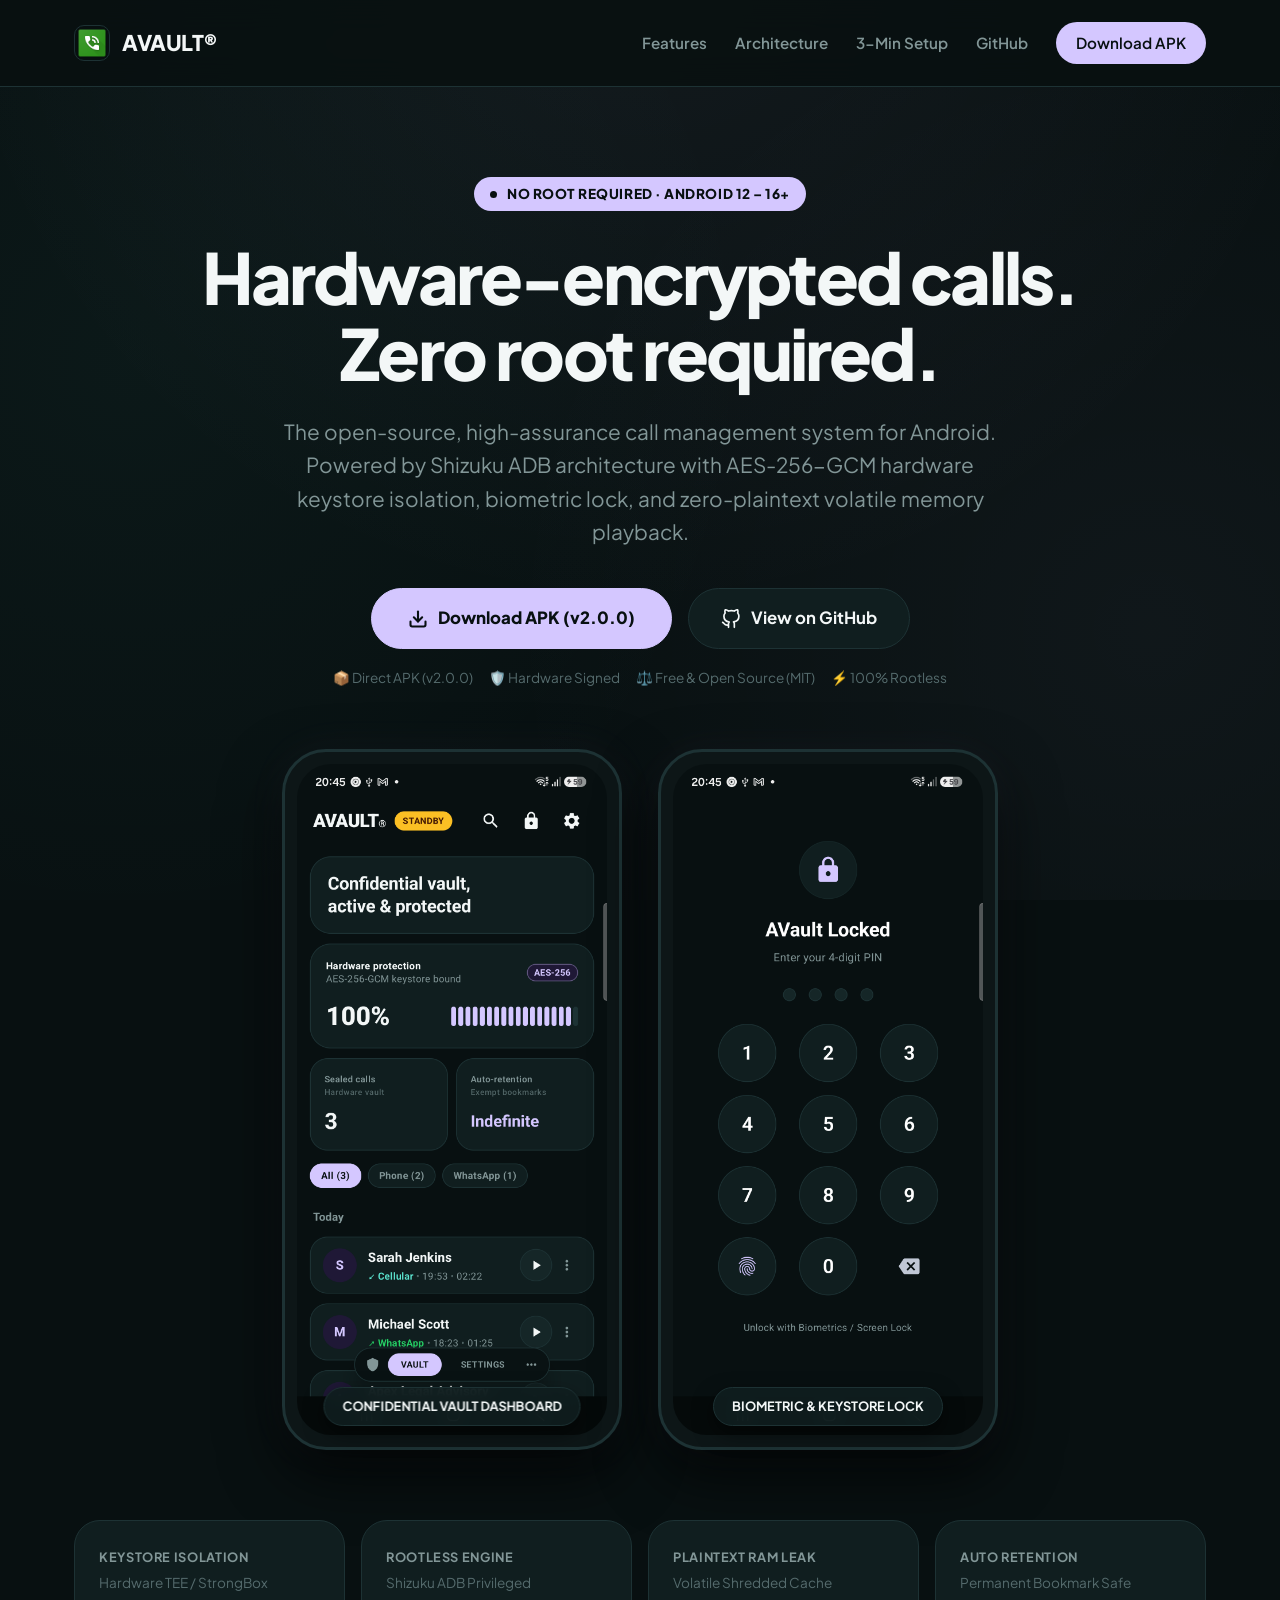
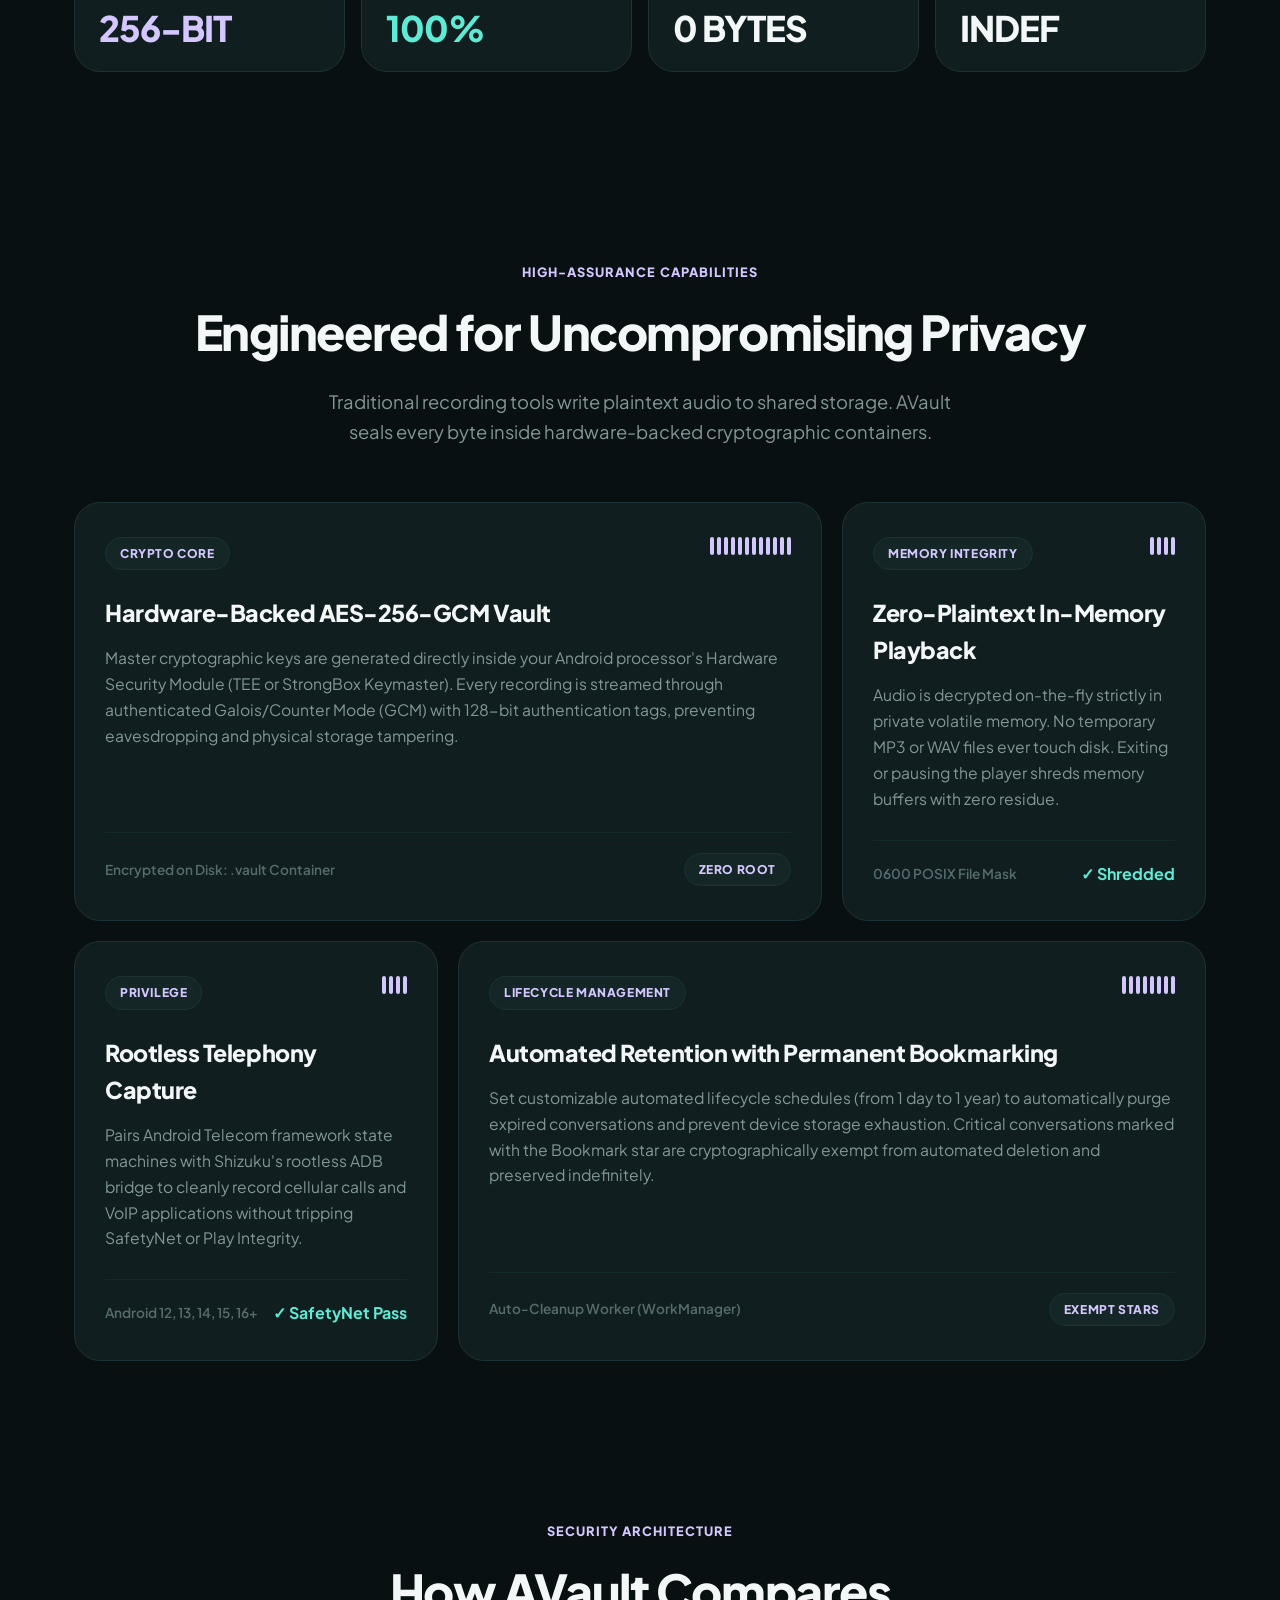
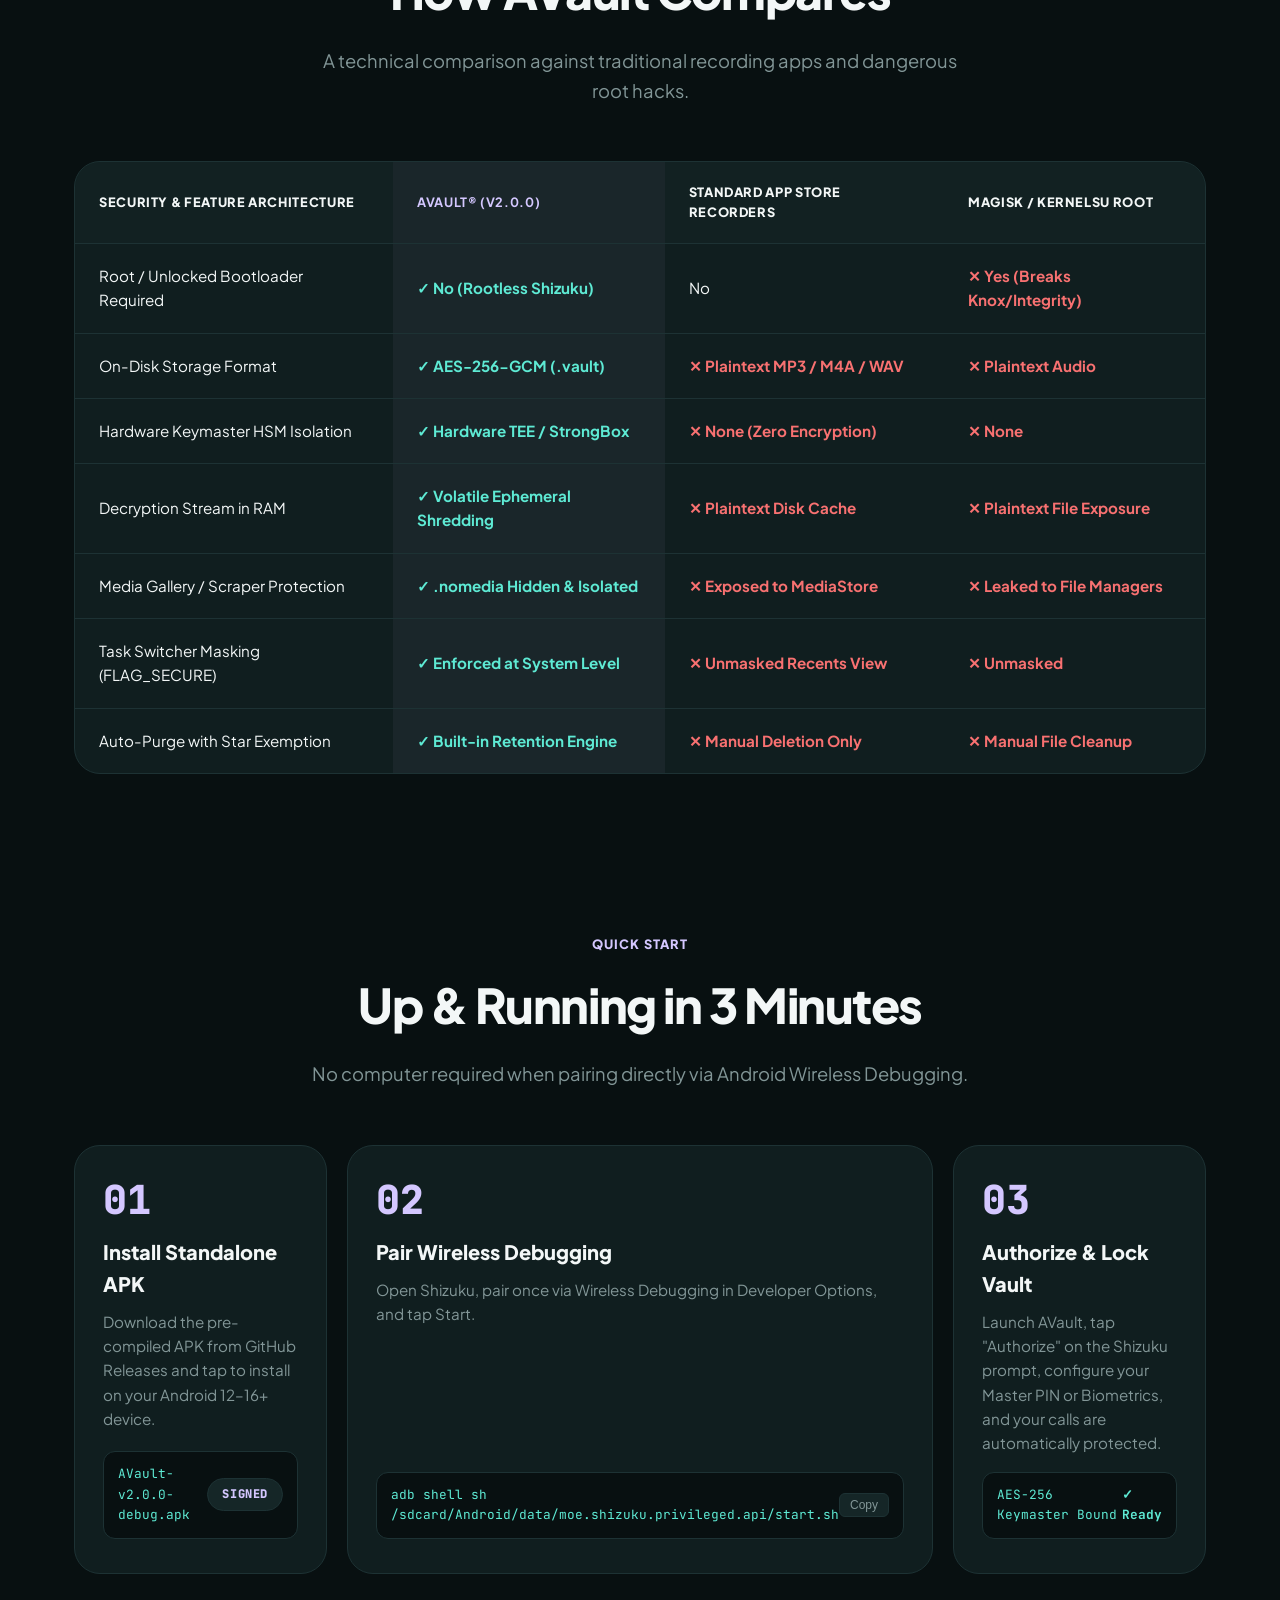
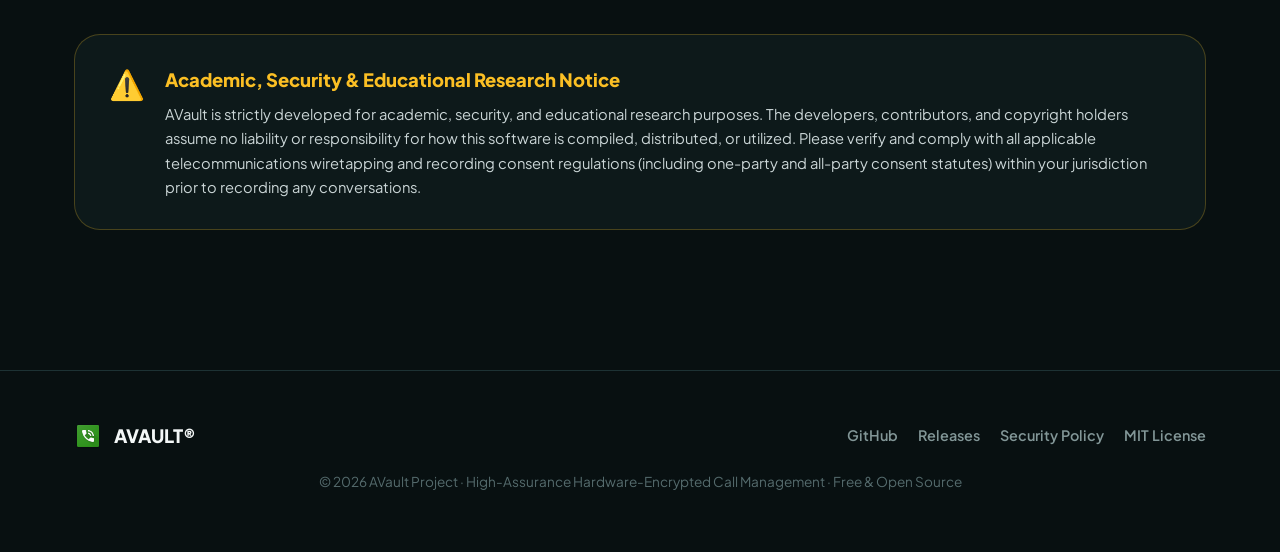
==== docs/index.html @ ed438d58 "feat(ui): redesign app & landing page to modern BRIK modular dark aesthetic - Implement BRIK dark ob" ====
<!DOCTYPE html>
<html lang="en">
<head>
  <meta charset="UTF-8">
  <meta name="viewport" content="width=device-width, initial-scale=1.0">
  <title>AVault® - Call Recorder (No Root Required) | Android 12–16+</title>
  
  <!-- SEO Meta Tags -->
  <meta name="description" content="AVault is the open-source, rootless call recorder and confidential audio vault for Android 12-16+. Powered by Shizuku ADB with hardware-backed AES-256-GCM encryption and zero plaintext RAM playback.">
  <meta name="keywords" content="call recorder, android call recorder, no root call recorder, rootless call recorder, shizuku call recorder, aes-256 audio encryption, confidential audio vault, android 14 call recording, android 15 call recording, android 16 call recording, privacy call recorder">
  <meta name="author" content="AVault Project">
  <meta name="robots" content="index, follow">
  <link rel="canonical" href="https://arpanjot-coding.github.io/AVault/">

  <!-- OpenGraph / Facebook -->
  <meta property="og:type" content="website">
  <meta property="og:url" content="https://arpanjot-coding.github.io/AVault/">
  <meta property="og:title" content="AVault® - Hardware-Encrypted Call Recorder (No Root Required)">
  <meta property="og:description" content="Confidential call recorder and hardware-encrypted vault for Android 12-16+. Zero root required, backed by Shizuku ADB privilege and AES-256-GCM hardware keystore.">
  <meta property="og:image" content="https://arpanjot-coding.github.io/AVault/icon.png">

  <!-- Twitter Card -->
  <meta name="twitter:card" content="summary_large_image">
  <meta name="twitter:url" content="https://arpanjot-coding.github.io/AVault/">
  <meta name="twitter:title" content="AVault® - Call Recorder (No Root Required)">
  <meta name="twitter:description" content="Open-source, hardware-encrypted call recorder for Android 12-16+. Zero root required.">
  <meta name="twitter:image" content="https://arpanjot-coding.github.io/AVault/icon.png">

  <!-- Favicon -->
  <link rel="icon" type="image/png" href="icon.png">

  <!-- Typography: Plus Jakarta Sans & JetBrains Mono -->
  <link rel="preconnect" href="https://fonts.googleapis.com">
  <link rel="preconnect" href="https://fonts.gstatic.com" crossorigin>
  <link href="https://fonts.googleapis.com/css2?family=Plus+Jakarta+Sans:wght@300;400;500;600;700;800&family=JetBrains+Mono:wght@400;500;700&display=swap" rel="stylesheet">

  <!-- Structured Data / JSON-LD -->
  <script type="application/ld+json">
  {
    "@context": "https://schema.org",
    "@type": "SoftwareApplication",
    "name": "AVault Call Recorder",
    "operatingSystem": "Android 12, Android 13, Android 14, Android 15, Android 16+",
    "applicationCategory": "UtilitiesApplication",
    "offers": {
      "@type": "Offer",
      "price": "0",
      "priceCurrency": "USD"
    },
    "description": "High-Assurance, Hardware-Encrypted Call Management & Confidential Audio Vault for Android. Zero root required, powered by Shizuku ADB bridge and AES-256-GCM hardware keystore.",
    "softwareVersion": "2.0.0",
    "license": "https://opensource.org/licenses/MIT",
    "downloadUrl": "https://github.com/arpanjot-coding/AVault/releases/download/v2.0.0/AVault-v2.0.0-debug.apk"
  }
  </script>

  <style>
    :root {
      --bg-dark: #081011;
      --bg-card: #101E1F;
      --bg-card-elevated: #152627;
      --border-color: #1D3234;
      --border-hover: #2E4B4E;
      --text-main: #F3F7F7;
      --text-muted: #829697;
      --text-sub: #556B6D;
      --lavender: #D4C7FF;
      --on-lavender: #081011;
      --mint: #5EEAD4;
      --amber: #FBBF24;
      --radius-card: 26px;
      --radius-pill: 9999px;
      --shadow-subtle: 0 16px 40px rgba(0, 0, 0, 0.45);
      --shadow-glow: 0 0 50px rgba(212, 199, 255, 0.08);
    }

    * {
      box-sizing: border-box;
      margin: 0;
      padding: 0;
    }

    body {
      font-family: 'Plus Jakarta Sans', -apple-system, BlinkMacSystemFont, sans-serif;
      background-color: var(--bg-dark);
      color: var(--text-main);
      line-height: 1.6;
      overflow-x: hidden;
      -webkit-font-smoothing: antialiased;
      background-image: 
        radial-gradient(circle at 50% -10%, rgba(212, 199, 255, 0.06) 0%, transparent 60%),
        radial-gradient(circle at 10% 40%, rgba(94, 234, 212, 0.04) 0%, transparent 50%),
        radial-gradient(circle at 90% 70%, rgba(212, 199, 255, 0.04) 0%, transparent 50%);
      background-attachment: fixed;
    }

    /* Container */
    .container {
      max-width: 1180px;
      margin: 0 auto;
      padding: 0 24px;
    }

    /* Navigation */
    nav {
      padding: 22px 0;
      border-bottom: 1px solid var(--border-color);
      backdrop-filter: blur(16px);
      -webkit-backdrop-filter: blur(16px);
      position: sticky;
      top: 0;
      z-index: 100;
      background: rgba(8, 16, 17, 0.88);
    }
    .nav-inner {
      display: flex;
      justify-content: space-between;
      align-items: center;
    }
    .brand {
      display: flex;
      align-items: center;
      gap: 12px;
      text-decoration: none;
      color: var(--text-main);
      font-weight: 800;
      font-size: 1.35rem;
      letter-spacing: -0.02em;
    }
    .brand img {
      width: 36px;
      height: 36px;
      border-radius: 10px;
      border: 1px solid var(--border-color);
    }
    .nav-links {
      display: flex;
      gap: 28px;
      align-items: center;
    }
    .nav-links a {
      color: var(--text-muted);
      text-decoration: none;
      font-size: 0.95rem;
      font-weight: 600;
      transition: color 0.2s ease;
    }
    .nav-links a:hover {
      color: var(--text-main);
    }
    .btn-nav-lavender {
      background: var(--lavender);
      color: var(--on-lavender) !important;
      padding: 9px 20px;
      border-radius: var(--radius-pill);
      font-weight: 700;
      font-size: 0.9rem;
      transition: all 0.2s ease;
    }
    .btn-nav-lavender:hover {
      transform: translateY(-1px);
      box-shadow: 0 4px 16px rgba(212, 199, 255, 0.35);
    }

    /* Hero Section */
    .hero {
      padding: 90px 0 40px;
      text-align: center;
    }
    .hero-badge-pill {
      display: inline-flex;
      align-items: center;
      gap: 10px;
      padding: 6px 16px;
      border-radius: var(--radius-pill);
      background: var(--lavender);
      color: var(--on-lavender);
      font-size: 0.85rem;
      font-weight: 800;
      letter-spacing: 0.04em;
      margin-bottom: 28px;
      text-transform: uppercase;
    }
    .hero-badge-pill .dot {
      width: 7px;
      height: 7px;
      border-radius: 50%;
      background: var(--on-lavender);
    }
    h1 {
      font-size: clamp(2.4rem, 6vw, 4.4rem);
      font-weight: 800;
      letter-spacing: -0.04em;
      line-height: 1.08;
      margin-bottom: 24px;
      color: var(--text-main);
    }
    .hero p {
      font-size: clamp(1.1rem, 2vw, 1.3rem);
      color: var(--text-muted);
      max-width: 740px;
      margin: 0 auto 40px;
      line-height: 1.6;
    }
    .hero-actions {
      display: flex;
      justify-content: center;
      align-items: center;
      gap: 16px;
      flex-wrap: wrap;
    }
    .btn-brik-primary {
      display: inline-flex;
      align-items: center;
      gap: 10px;
      background: var(--lavender);
      color: var(--on-lavender);
      padding: 16px 36px;
      border-radius: var(--radius-pill);
      font-weight: 800;
      font-size: 1.05rem;
      text-decoration: none;
      transition: all 0.25s ease;
      border: 1px solid var(--lavender);
    }
    .btn-brik-primary:hover {
      transform: translateY(-2px);
      box-shadow: 0 10px 30px rgba(212, 199, 255, 0.4);
    }
    .btn-brik-secondary {
      display: inline-flex;
      align-items: center;
      gap: 10px;
      background: var(--bg-card);
      color: var(--text-main);
      padding: 16px 32px;
      border-radius: var(--radius-pill);
      font-weight: 700;
      font-size: 1.05rem;
      text-decoration: none;
      border: 1px solid var(--border-color);
      transition: all 0.25s ease;
    }
    .btn-brik-secondary:hover {
      background: var(--bg-card-elevated);
      border-color: var(--border-hover);
      transform: translateY(-2px);
    }
    .download-meta {
      margin-top: 18px;
      font-size: 0.85rem;
      color: var(--text-sub);
      display: flex;
      align-items: center;
      justify-content: center;
      gap: 16px;
      flex-wrap: wrap;
    }
    .download-meta span {
      display: inline-flex;
      align-items: center;
      gap: 6px;
    }

    /* Dual Device Mockups Showcase */
    .showcase-wrapper {
      margin: 60px auto 30px;
      position: relative;
      max-width: 960px;
    }
    .mockups-grid {
      display: flex;
      justify-content: center;
      align-items: center;
      gap: 36px;
      flex-wrap: wrap;
    }
    .device-card {
      width: 340px;
      border-radius: 44px;
      padding: 12px;
      background: #0D1617;
      border: 3px solid #1D3234;
      box-shadow: 0 25px 60px rgba(0, 0, 0, 0.7), 0 0 40px rgba(212, 199, 255, 0.05);
      position: relative;
      transition: transform 0.4s ease, border-color 0.4s ease;
    }
    .device-card:hover {
      transform: translateY(-6px);
      border-color: #2E4B4E;
    }
    .device-inner {
      border-radius: 34px;
      overflow: hidden;
      background: var(--bg-dark);
      position: relative;
      aspect-ratio: 9 / 19.5;
    }
    .device-inner img {
      width: 100%;
      height: 100%;
      object-fit: cover;
      display: block;
    }
    .device-label-pill {
      position: absolute;
      bottom: 22px;
      left: 50%;
      transform: translateX(-50%);
      background: rgba(16, 30, 31, 0.92);
      border: 1px solid var(--border-color);
      backdrop-filter: blur(8px);
      padding: 8px 18px;
      border-radius: var(--radius-pill);
      font-size: 0.8rem;
      font-weight: 700;
      color: var(--text-main);
      white-space: nowrap;
      pointer-events: none;
      box-shadow: 0 8px 20px rgba(0, 0, 0, 0.5);
    }

    /* Segmented Indicator Component */
    .segmented-bar {
      display: inline-flex;
      gap: 3px;
      align-items: center;
    }
    .segmented-bar .seg-dash {
      width: 4px;
      height: 18px;
      border-radius: 3px;
      background: var(--lavender);
    }
    .segmented-bar .seg-dash.dim {
      background: var(--border-color);
    }

    /* Split Metrics Bar */
    .metrics-row {
      display: grid;
      grid-template-columns: repeat(4, 1fr);
      gap: 16px;
      margin: 70px 0;
    }
    .metric-card {
      background: var(--bg-card);
      border: 1px solid var(--border-color);
      border-radius: var(--radius-card);
      padding: 26px 24px;
      text-align: left;
      position: relative;
      transition: all 0.3s ease;
    }
    .metric-card:hover {
      background: var(--bg-card-elevated);
      border-color: var(--border-hover);
      transform: translateY(-3px);
    }
    .metric-card .caption {
      font-size: 0.8rem;
      font-weight: 700;
      color: var(--text-muted);
      text-transform: uppercase;
      letter-spacing: 0.05em;
      margin-bottom: 4px;
    }
    .metric-card .sub-caption {
      font-size: 0.85rem;
      color: var(--text-sub);
      margin-bottom: 16px;
    }
    .metric-card .stat-val {
      font-size: 2.2rem;
      font-weight: 800;
      color: var(--text-main);
      letter-spacing: -0.03em;
      line-height: 1;
    }
    .metric-card .stat-val.lavender {
      color: var(--lavender);
    }
    .metric-card .stat-val.mint {
      color: var(--mint);
    }

    /* Section Styling */
    section {
      padding: 80px 0;
    }
    .section-header {
      text-align: center;
      margin-bottom: 56px;
    }
    .section-header .section-tag {
      font-size: 0.8rem;
      font-weight: 800;
      letter-spacing: 0.08em;
      text-transform: uppercase;
      color: var(--lavender);
      margin-bottom: 12px;
    }
    .section-header h2 {
      font-size: clamp(2rem, 4vw, 3rem);
      font-weight: 800;
      letter-spacing: -0.03em;
      margin-bottom: 16px;
      color: var(--text-main);
    }
    .section-header p {
      color: var(--text-muted);
      font-size: 1.15rem;
      max-width: 660px;
      margin: 0 auto;
    }

    /* Modular Features Grid */
    .features-grid {
      display: grid;
      grid-template-columns: repeat(3, 1fr);
      gap: 20px;
    }
    .feature-card {
      background: var(--bg-card);
      border: 1px solid var(--border-color);
      border-radius: var(--radius-card);
      padding: 34px 30px;
      position: relative;
      transition: all 0.3s ease;
      display: flex;
      flex-direction: column;
      justify-content: space-between;
    }
    .feature-card:hover {
      background: var(--bg-card-elevated);
      border-color: var(--border-hover);
      transform: translateY(-4px);
    }
    .feature-card.span-2 {
      grid-column: span 2;
    }
    .feature-top {
      display: flex;
      justify-content: space-between;
      align-items: flex-start;
      margin-bottom: 24px;
    }
    .feature-pill-badge {
      background: var(--bg-card-elevated);
      border: 1px solid var(--border-color);
      padding: 6px 14px;
      border-radius: var(--radius-pill);
      font-size: 0.75rem;
      font-weight: 800;
      letter-spacing: 0.05em;
      color: var(--lavender);
      text-transform: uppercase;
    }
    .feature-card h3 {
      font-size: 1.45rem;
      font-weight: 800;
      letter-spacing: -0.02em;
      color: var(--text-main);
      margin-bottom: 14px;
    }
    .feature-card p {
      color: var(--text-muted);
      font-size: 0.98rem;
      line-height: 1.65;
    }
    .feature-footer {
      margin-top: 28px;
      padding-top: 20px;
      border-top: 1px solid rgba(29, 50, 52, 0.6);
      display: flex;
      align-items: center;
      justify-content: space-between;
    }
    .feature-footer-meta {
      font-size: 0.85rem;
      font-weight: 600;
      color: var(--text-sub);
    }

    /* Comparison Table in BRIK Style */
    .table-container {
      background: var(--bg-card);
      border: 1px solid var(--border-color);
      border-radius: var(--radius-card);
      overflow-x: auto;
      margin-top: 24px;
    }
    table {
      width: 100%;
      border-collapse: collapse;
      text-align: left;
    }
    th, td {
      padding: 20px 24px;
      border-bottom: 1px solid var(--border-color);
      font-size: 0.95rem;
    }
    th {
      background: rgba(21, 38, 39, 0.4);
      font-weight: 800;
      color: var(--text-main);
      text-transform: uppercase;
      font-size: 0.8rem;
      letter-spacing: 0.05em;
    }
    tr:last-child td {
      border-bottom: none;
    }
    .check-brik {
      color: var(--mint);
      font-weight: 700;
      display: inline-flex;
      align-items: center;
      gap: 6px;
    }
    .cross-brik {
      color: #F87171;
      font-weight: 700;
      display: inline-flex;
      align-items: center;
      gap: 6px;
    }
    .highlight-col {
      background: rgba(212, 199, 255, 0.05);
      font-weight: 700;
      color: var(--lavender);
    }

    /* Interactive 3-Step Setup */
    .steps-grid {
      display: grid;
      grid-template-columns: repeat(3, 1fr);
      gap: 20px;
      margin-top: 20px;
    }
    .step-card {
      background: var(--bg-card);
      border: 1px solid var(--border-color);
      border-radius: var(--radius-card);
      padding: 34px 28px;
      display: flex;
      flex-direction: column;
      justify-content: space-between;
      position: relative;
    }
    .step-number {
      font-size: 2.5rem;
      font-weight: 800;
      color: var(--lavender);
      margin-bottom: 16px;
      font-family: 'JetBrains Mono', monospace;
      line-height: 1;
    }
    .step-card h3 {
      font-size: 1.25rem;
      font-weight: 800;
      margin-bottom: 10px;
      color: var(--text-main);
    }
    .step-card p {
      color: var(--text-muted);
      font-size: 0.95rem;
      line-height: 1.6;
    }
    .code-pill {
      background: #081011;
      border: 1px solid var(--border-color);
      border-radius: 12px;
      padding: 12px 14px;
      margin-top: 16px;
      font-family: 'JetBrains Mono', monospace;
      font-size: 0.8rem;
      color: var(--mint);
      display: flex;
      justify-content: space-between;
      align-items: center;
    }
    .copy-btn {
      background: var(--bg-card-elevated);
      border: 1px solid var(--border-color);
      color: var(--text-muted);
      border-radius: 6px;
      padding: 4px 10px;
      font-size: 0.75rem;
      cursor: pointer;
      transition: all 0.2s;
    }
    .copy-btn:hover {
      background: var(--lavender);
      color: var(--on-lavender);
    }

    /* Disclaimer Card */
    .disclaimer-card {
      background: rgba(16, 30, 31, 0.7);
      border: 1px solid rgba(251, 191, 36, 0.25);
      border-radius: var(--radius-card);
      padding: 30px 34px;
      margin: 60px 0 20px;
      display: flex;
      gap: 20px;
      align-items: flex-start;
    }
    .disclaimer-icon {
      font-size: 1.8rem;
      color: var(--amber);
      line-height: 1;
      margin-top: 4px;
    }
    .disclaimer-card h3 {
      color: var(--amber);
      font-size: 1.15rem;
      font-weight: 800;
      margin-bottom: 8px;
    }
    .disclaimer-card p {
      color: #CAD5D6;
      font-size: 0.92rem;
      line-height: 1.65;
    }

    /* Footer */
    footer {
      border-top: 1px solid var(--border-color);
      padding: 50px 0 60px;
      margin-top: 40px;
    }
    .footer-inner {
      display: flex;
      justify-content: space-between;
      align-items: center;
      flex-wrap: wrap;
      gap: 24px;
    }
    .footer-brand {
      display: flex;
      align-items: center;
      gap: 12px;
      font-weight: 800;
      font-size: 1.15rem;
    }
    .footer-links {
      display: flex;
      gap: 20px;
      align-items: center;
      flex-wrap: wrap;
    }
    .footer-links a {
      color: var(--text-muted);
      text-decoration: none;
      font-size: 0.9rem;
      font-weight: 600;
      transition: color 0.2s ease;
    }
    .footer-links a:hover {
      color: var(--lavender);
    }
    .footer-copy {
      color: var(--text-sub);
      font-size: 0.85rem;
      margin-top: 20px;
      text-align: center;
    }

    /* Responsive */
    @media (max-width: 900px) {
      .metrics-row {
        grid-template-columns: repeat(2, 1fr);
      }
      .features-grid {
        grid-template-columns: 1fr;
      }
      .feature-card.span-2 {
        grid-column: span 1;
      }
      .steps-grid {
        grid-template-columns: 1fr;
      }
      .nav-links a:not(.btn-nav-lavender) {
        display: none;
      }
    }
  </style>
</head>
<body>

  <!-- Navigation -->
  <nav>
    <div class="container nav-inner">
      <a href="#" class="brand">
        <img src="icon.png" alt="AVault Logo">
        <span>AVAULT®</span>
      </a>
      <div class="nav-links">
        <a href="#features">Features</a>
        <a href="#security">Architecture</a>
        <a href="#setup">3-Min Setup</a>
        <a href="https://github.com/arpanjot-coding/AVault">GitHub</a>
        <a href="https://github.com/arpanjot-coding/AVault/releases/download/v2.0.0/AVault-v2.0.0-debug.apk" class="btn-nav-lavender">Download APK</a>
      </div>
    </div>
  </nav>

  <!-- Hero Section -->
  <section class="hero">
    <div class="container">
      
      <!-- Signature Lilac Badge -->
      <div class="hero-badge-pill">
        <span class="dot"></span>
        NO ROOT REQUIRED · ANDROID 12 – 16+
      </div>

      <!-- Main Heading -->
      <h1>Hardware-encrypted calls.<br>Zero root required.</h1>
      
      <!-- Subtitle -->
      <p>
        The open-source, high-assurance call management system for Android. Powered by Shizuku ADB architecture with AES-256-GCM hardware keystore isolation, biometric lock, and zero-plaintext volatile memory playback.
      </p>

      <!-- CTA Buttons -->
      <div class="hero-actions">
        <a href="https://github.com/arpanjot-coding/AVault/releases/download/v2.0.0/AVault-v2.0.0-debug.apk" class="btn-brik-primary">
          <svg width="20" height="20" viewBox="0 0 24 24" fill="none" stroke="currentColor" stroke-width="2.5" stroke-linecap="round" stroke-linejoin="round"><path d="M21 15v4a2 2 0 0 1-2 2H5a2 2 0 0 1-2-2v-4"></path><polyline points="7 10 12 15 17 10"></polyline><line x1="12" y1="15" x2="12" y2="3"></line></svg>
          Download APK (v2.0.0)
        </a>
        <a href="https://github.com/arpanjot-coding/AVault" class="btn-brik-secondary">
          <svg width="20" height="20" viewBox="0 0 24 24" fill="none" stroke="currentColor" stroke-width="2" stroke-linecap="round" stroke-linejoin="round"><path d="M9 19c-5 1.5-5-2.5-7-3m14 6v-3.87a3.37 3.37 0 0 0-.94-2.61c3.14-.35 6.44-1.54 6.44-7A5.44 5.44 0 0 0 20 4.77 5.07 5.07 0 0 0 19.91 1S18.73.65 16 2.48a13.38 13.38 0 0 0-7 0C6.27.65 5.09 1 5.09 1A5.07 5.07 0 0 0 5 4.77a5.44 5.44 0 0 0-1.5 3.78c0 5.42 3.3 6.61 6.44 7A3.37 3.37 0 0 0 9 18.13V22"></path></svg>
          View on GitHub
        </a>
      </div>

      <div class="download-meta">
        <span>📦 Direct APK (v2.0.0)</span>
        <span>🛡️ Hardware Signed</span>
        <span>⚖️ Free & Open Source (MIT)</span>
        <span>⚡ 100% Rootless</span>
      </div>

      <!-- Real Device Showcase (Samsung Galaxy A26 Live Screencaps) -->
      <div class="showcase-wrapper">
        <div class="mockups-grid">
          
          <!-- Mockup 1: Confidential Dashboard Screen -->
          <div class="device-card">
            <div class="device-inner">
              <img src="screenshot_dashboard.png" alt="AVault Live Encrypted Dashboard on Samsung Galaxy">
            </div>
            <div class="device-label-pill">CONFIDENTIAL VAULT DASHBOARD</div>
          </div>

          <!-- Mockup 2: Hardware PIN & Biometrics Lock Screen -->
          <div class="device-card">
            <div class="device-inner">
              <img src="screenshot_lock.png" alt="AVault Hardware-Backed Biometric & PIN Lock">
            </div>
            <div class="device-label-pill">BIOMETRIC & KEYSTORE LOCK</div>
          </div>

        </div>
      </div>

      <!-- Split Metric Cards Bar (BRIK Architecture Pattern) -->
      <div class="metrics-row">
        
        <div class="metric-card">
          <div class="caption">Keystore Isolation</div>
          <div class="sub-caption">Hardware TEE / StrongBox</div>
          <div class="stat-val lavender">256-BIT</div>
        </div>

        <div class="metric-card">
          <div class="caption">Rootless Engine</div>
          <div class="sub-caption">Shizuku ADB Privileged</div>
          <div class="stat-val mint">100%</div>
        </div>

        <div class="metric-card">
          <div class="caption">Plaintext RAM Leak</div>
          <div class="sub-caption">Volatile Shredded Cache</div>
          <div class="stat-val">0 BYTES</div>
        </div>

        <div class="metric-card">
          <div class="caption">Auto Retention</div>
          <div class="sub-caption">Permanent Bookmark Safe</div>
          <div class="stat-val">INDEF</div>
        </div>

      </div>

    </div>
  </section>

  <!-- Modular Features Section -->
  <section id="features">
    <div class="container">
      
      <div class="section-header">
        <div class="section-tag">High-Assurance Capabilities</div>
        <h2>Engineered for Uncompromising Privacy</h2>
        <p>Traditional recording tools write plaintext audio to shared storage. AVault seals every byte inside hardware-backed cryptographic containers.</p>
      </div>

      <div class="features-grid">
        
        <!-- Feature 1: Hardware Cryptographic Vault (Span 2) -->
        <div class="feature-card span-2">
          <div>
            <div class="feature-top">
              <div class="feature-pill-badge">CRYPTO CORE</div>
              <div class="segmented-bar">
                <span class="seg-dash"></span><span class="seg-dash"></span><span class="seg-dash"></span><span class="seg-dash"></span>
                <span class="seg-dash"></span><span class="seg-dash"></span><span class="seg-dash"></span><span class="seg-dash"></span>
                <span class="seg-dash"></span><span class="seg-dash"></span><span class="seg-dash"></span><span class="seg-dash"></span>
              </div>
            </div>
            <h3>Hardware-Backed AES-256-GCM Vault</h3>
            <p>
              Master cryptographic keys are generated directly inside your Android processor's Hardware Security Module (TEE or StrongBox Keymaster). Every recording is streamed through authenticated Galois/Counter Mode (GCM) with 128-bit authentication tags, preventing eavesdropping and physical storage tampering.
            </p>
          </div>
          <div class="feature-footer">
            <span class="feature-footer-meta">Encrypted on Disk: .vault Container</span>
            <span class="feature-pill-badge">Zero Root</span>
          </div>
        </div>

        <!-- Feature 2: Zero Plaintext Ephemeral Playback -->
        <div class="feature-card">
          <div>
            <div class="feature-top">
              <div class="feature-pill-badge">MEMORY INTEGRITY</div>
              <div class="segmented-bar">
                <span class="seg-dash"></span><span class="seg-dash"></span><span class="seg-dash"></span><span class="seg-dash"></span>
              </div>
            </div>
            <h3>Zero-Plaintext In-Memory Playback</h3>
            <p>
              Audio is decrypted on-the-fly strictly in private volatile memory. No temporary MP3 or WAV files ever touch disk. Exiting or pausing the player shreds memory buffers with zero residue.
            </p>
          </div>
          <div class="feature-footer">
            <span class="feature-footer-meta">0600 POSIX File Mask</span>
            <span class="check-brik">✓ Shredded</span>
          </div>
        </div>

        <!-- Feature 3: Rootless Telephony & VoIP Bridge -->
        <div class="feature-card">
          <div>
            <div class="feature-top">
              <div class="feature-pill-badge">PRIVILEGE</div>
              <div class="segmented-bar">
                <span class="seg-dash"></span><span class="seg-dash"></span><span class="seg-dash"></span><span class="seg-dash"></span>
              </div>
            </div>
            <h3>Rootless Telephony Capture</h3>
            <p>
              Pairs Android Telecom framework state machines with Shizuku's rootless ADB bridge to cleanly record cellular calls and VoIP applications without tripping SafetyNet or Play Integrity.
            </p>
          </div>
          <div class="feature-footer">
            <span class="feature-footer-meta">Android 12, 13, 14, 15, 16+</span>
            <span class="check-brik">✓ SafetyNet Pass</span>
          </div>
        </div>

        <!-- Feature 4: Automated Retention & Exemption (Span 2) -->
        <div class="feature-card span-2">
          <div>
            <div class="feature-top">
              <div class="feature-pill-badge">LIFECYCLE MANAGEMENT</div>
              <div class="segmented-bar">
                <span class="seg-dash"></span><span class="seg-dash"></span><span class="seg-dash"></span><span class="seg-dash"></span>
                <span class="seg-dash"></span><span class="seg-dash"></span><span class="seg-dash"></span><span class="seg-dash"></span>
              </div>
            </div>
            <h3>Automated Retention with Permanent Bookmarking</h3>
            <p>
              Set customizable automated lifecycle schedules (from 1 day to 1 year) to automatically purge expired conversations and prevent device storage exhaustion. Critical conversations marked with the Bookmark star are cryptographically exempt from automated deletion and preserved indefinitely.
            </p>
          </div>
          <div class="feature-footer">
            <span class="feature-footer-meta">Auto-Cleanup Worker (WorkManager)</span>
            <span class="feature-pill-badge">Exempt Stars</span>
          </div>
        </div>

      </div>

    </div>
  </section>

  <!-- Side-by-Side Comparison Matrix -->
  <section id="security">
    <div class="container">
      
      <div class="section-header">
        <div class="section-tag">Security Architecture</div>
        <h2>How AVault Compares</h2>
        <p>A technical comparison against traditional recording apps and dangerous root hacks.</p>
      </div>

      <div class="table-container">
        <table>
          <thead>
            <tr>
              <th>Security & Feature Architecture</th>
              <th class="highlight-col">AVAULT® (v2.0.0)</th>
              <th>Standard App Store Recorders</th>
              <th>Magisk / KernelSU Root</th>
            </tr>
          </thead>
          <tbody>
            <tr>
              <td>Root / Unlocked Bootloader Required</td>
              <td class="highlight-col"><span class="check-brik">✓ No (Rootless Shizuku)</span></td>
              <td>No</td>
              <td><span class="cross-brik">✕ Yes (Breaks Knox/Integrity)</span></td>
            </tr>
            <tr>
              <td>On-Disk Storage Format</td>
              <td class="highlight-col"><span class="check-brik">✓ AES-256-GCM (.vault)</span></td>
              <td><span class="cross-brik">✕ Plaintext MP3 / M4A / WAV</span></td>
              <td><span class="cross-brik">✕ Plaintext Audio</span></td>
            </tr>
            <tr>
              <td>Hardware Keymaster HSM Isolation</td>
              <td class="highlight-col"><span class="check-brik">✓ Hardware TEE / StrongBox</span></td>
              <td><span class="cross-brik">✕ None (Zero Encryption)</span></td>
              <td><span class="cross-brik">✕ None</span></td>
            </tr>
            <tr>
              <td>Decryption Stream in RAM</td>
              <td class="highlight-col"><span class="check-brik">✓ Volatile Ephemeral Shredding</span></td>
              <td><span class="cross-brik">✕ Plaintext Disk Cache</span></td>
              <td><span class="cross-brik">✕ Plaintext File Exposure</span></td>
            </tr>
            <tr>
              <td>Media Gallery / Scraper Protection</td>
              <td class="highlight-col"><span class="check-brik">✓ .nomedia Hidden & Isolated</span></td>
              <td><span class="cross-brik">✕ Exposed to MediaStore</span></td>
              <td><span class="cross-brik">✕ Leaked to File Managers</span></td>
            </tr>
            <tr>
              <td>Task Switcher Masking (FLAG_SECURE)</td>
              <td class="highlight-col"><span class="check-brik">✓ Enforced at System Level</span></td>
              <td><span class="cross-brik">✕ Unmasked Recents View</span></td>
              <td><span class="cross-brik">✕ Unmasked</span></td>
            </tr>
            <tr>
              <td>Auto-Purge with Star Exemption</td>
              <td class="highlight-col"><span class="check-brik">✓ Built-in Retention Engine</span></td>
              <td><span class="cross-brik">✕ Manual Deletion Only</span></td>
              <td><span class="cross-brik">✕ Manual File Cleanup</span></td>
            </tr>
          </tbody>
        </table>
      </div>

    </div>
  </section>

  <!-- 3-Minute Setup Guide -->
  <section id="setup">
    <div class="container">
      
      <div class="section-header">
        <div class="section-tag">Quick Start</div>
        <h2>Up & Running in 3 Minutes</h2>
        <p>No computer required when pairing directly via Android Wireless Debugging.</p>
      </div>

      <div class="steps-grid">
        
        <div class="step-card">
          <div>
            <div class="step-number">01</div>
            <h3>Install Standalone APK</h3>
            <p>Download the pre-compiled APK from GitHub Releases and tap to install on your Android 12–16+ device.</p>
          </div>
          <div class="code-pill">
            <span>AVault-v2.0.0-debug.apk</span>
            <span class="feature-pill-badge">Signed</span>
          </div>
        </div>

        <div class="step-card">
          <div>
            <div class="step-number">02</div>
            <h3>Pair Wireless Debugging</h3>
            <p>Open Shizuku, pair once via Wireless Debugging in Developer Options, and tap Start.</p>
          </div>
          <div class="code-pill">
            <span id="adb-cmd">adb shell sh /sdcard/Android/data/moe.shizuku.privileged.api/start.sh</span>
            <button class="copy-btn" onclick="navigator.clipboard.writeText(document.getElementById('adb-cmd').innerText); this.innerText='Copied!'; setTimeout(()=>this.innerText='Copy', 2000)">Copy</button>
          </div>
        </div>

        <div class="step-card">
          <div>
            <div class="step-number">03</div>
            <h3>Authorize & Lock Vault</h3>
            <p>Launch AVault, tap "Authorize" on the Shizuku prompt, configure your Master PIN or Biometrics, and your calls are automatically protected.</p>
          </div>
          <div class="code-pill">
            <span>AES-256 Keymaster Bound</span>
            <span class="check-brik">✓ Ready</span>
          </div>
        </div>

      </div>

      <!-- Legal & Research Notice -->
      <div class="disclaimer-card">
        <div class="disclaimer-icon">⚠️</div>
        <div>
          <h3>Academic, Security & Educational Research Notice</h3>
          <p>
            AVault is strictly developed for academic, security, and educational research purposes. The developers, contributors, and copyright holders assume no liability or responsibility for how this software is compiled, distributed, or utilized. Please verify and comply with all applicable telecommunications wiretapping and recording consent regulations (including one-party and all-party consent statutes) within your jurisdiction prior to recording any conversations.
          </p>
        </div>
      </div>

    </div>
  </section>

  <!-- Footer -->
  <footer>
    <div class="container">
      <div class="footer-inner">
        <div class="footer-brand">
          <img src="icon.png" alt="AVault" width="28" height="28" style="border-radius: 6px;">
          <span>AVAULT®</span>
        </div>
        <div class="footer-links">
          <a href="https://github.com/arpanjot-coding/AVault">GitHub</a>
          <a href="https://github.com/arpanjot-coding/AVault/releases">Releases</a>
          <a href="https://github.com/arpanjot-coding/AVault/blob/main/SECURITY.md">Security Policy</a>
          <a href="https://github.com/arpanjot-coding/AVault/blob/main/LICENSE">MIT License</a>
        </div>
      </div>
      <div class="footer-copy">
        © 2026 AVault Project · High-Assurance Hardware-Encrypted Call Management · Free & Open Source
      </div>
    </div>
  </footer>

</body>
</html>
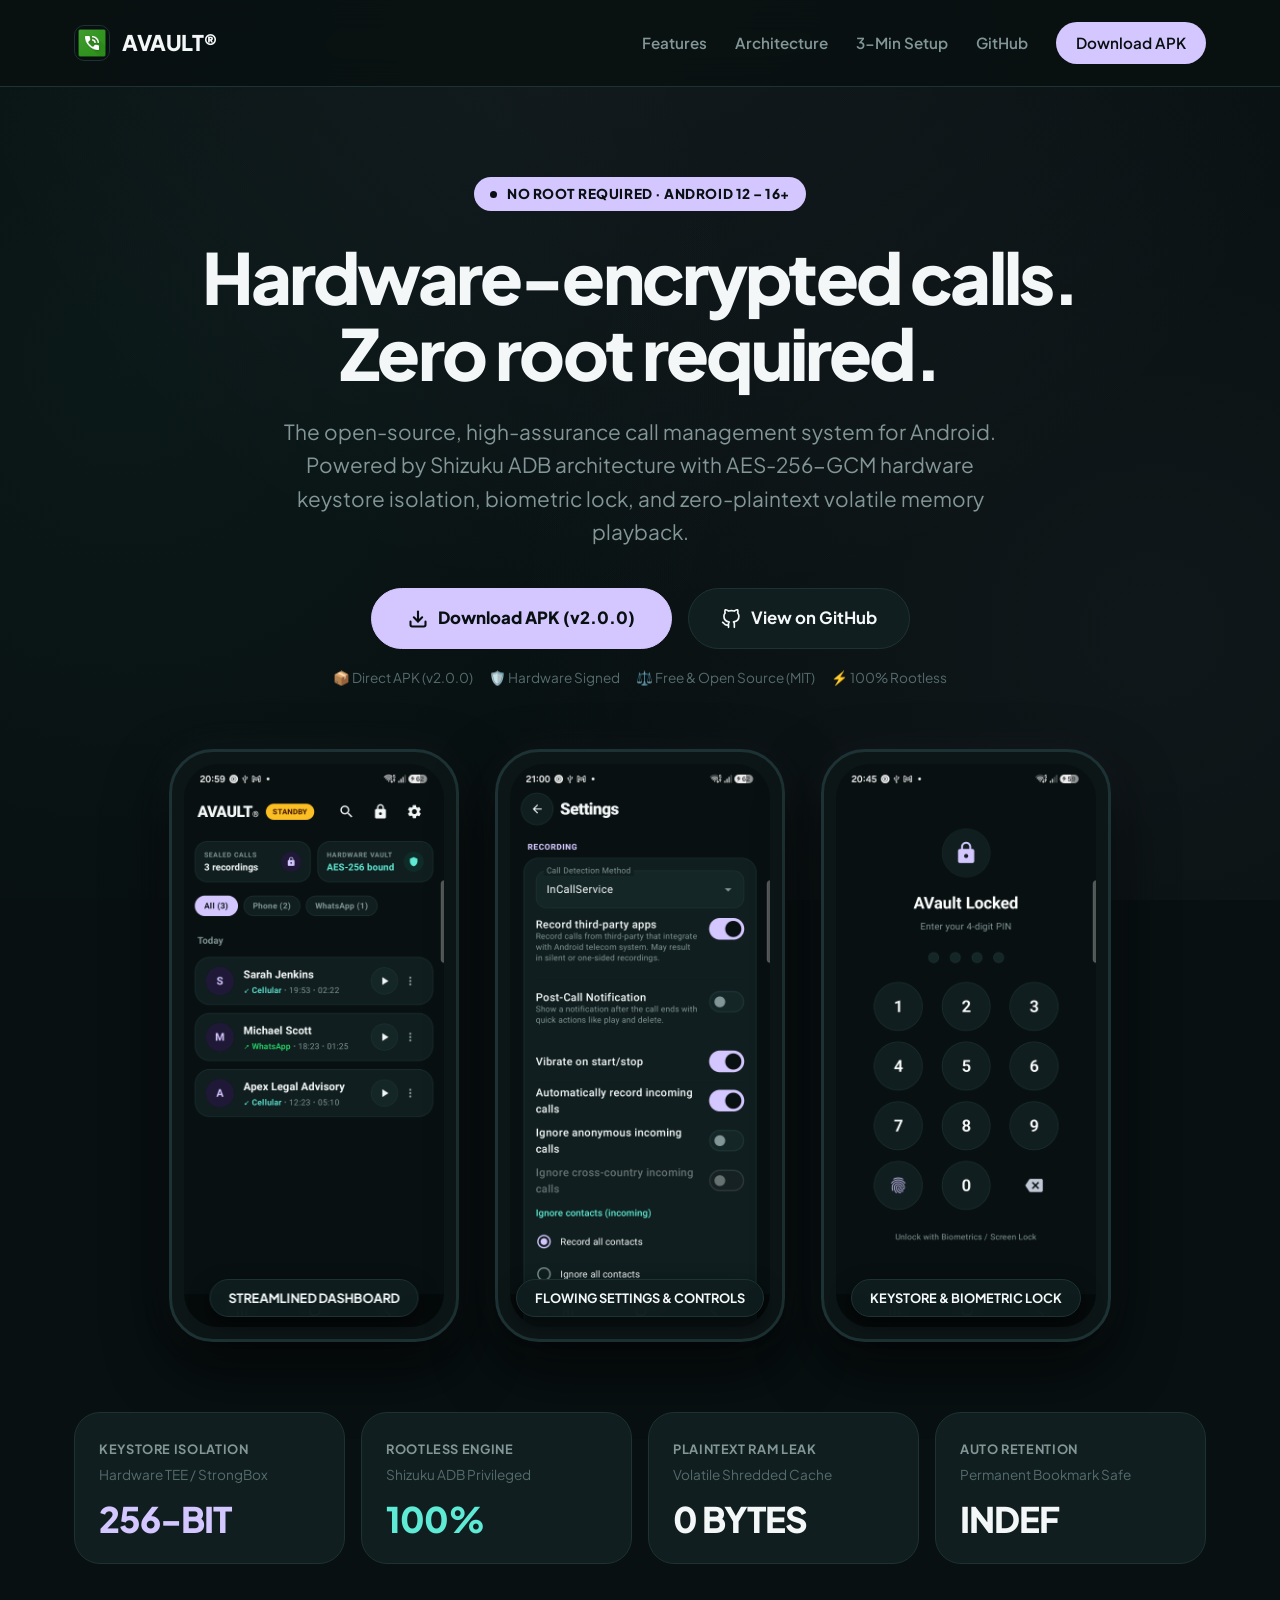
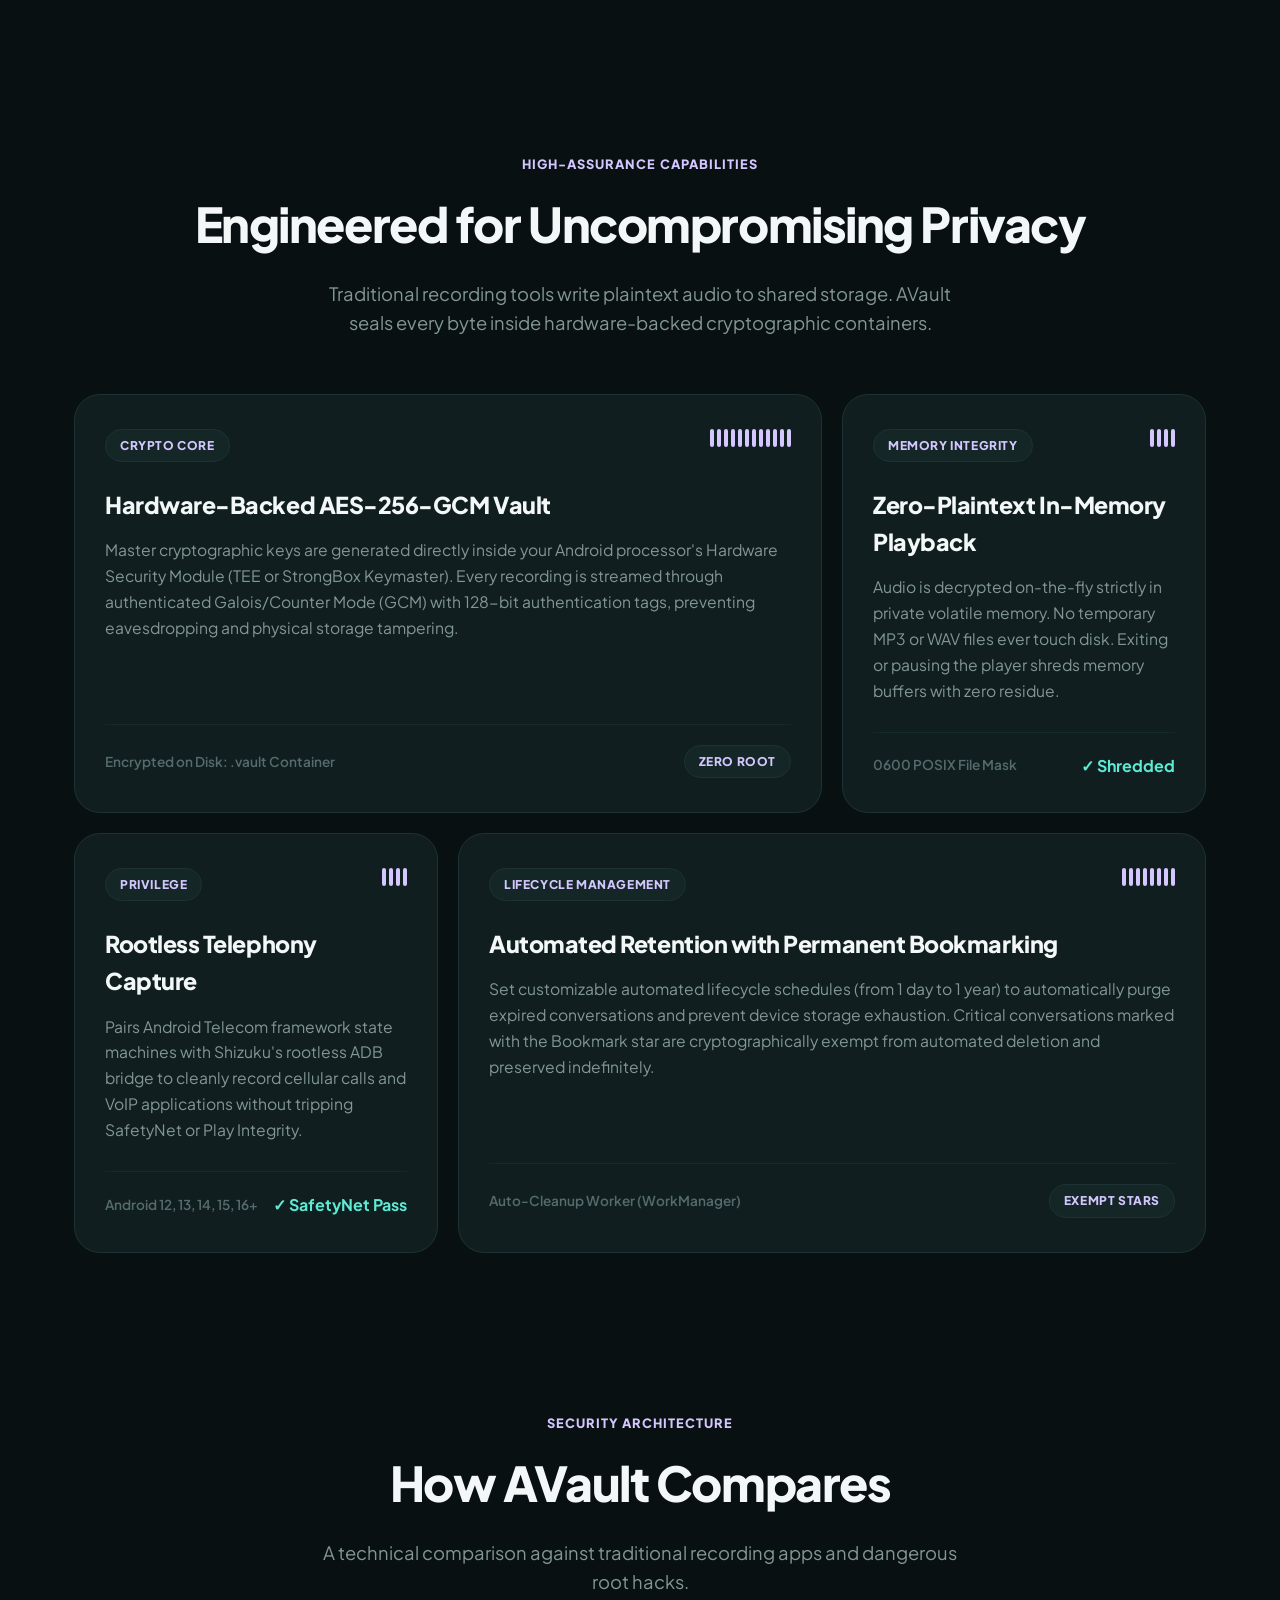
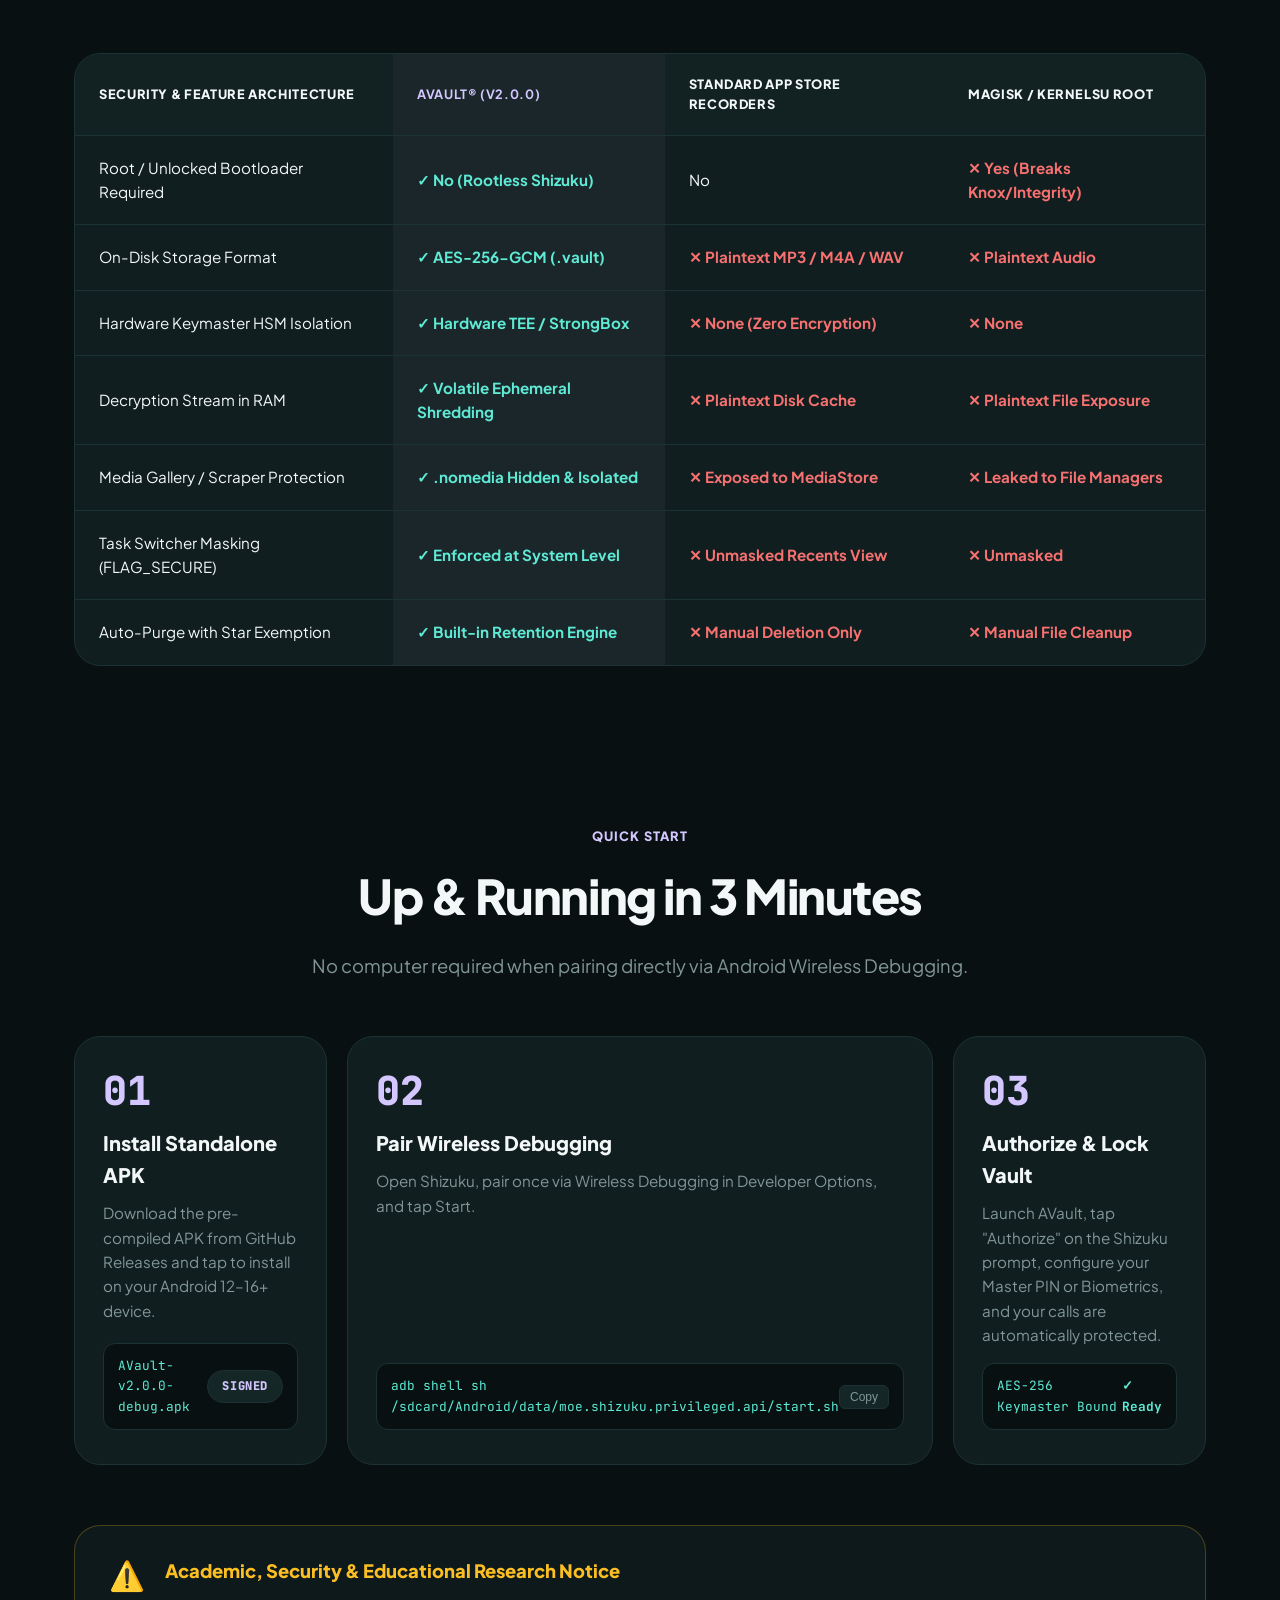
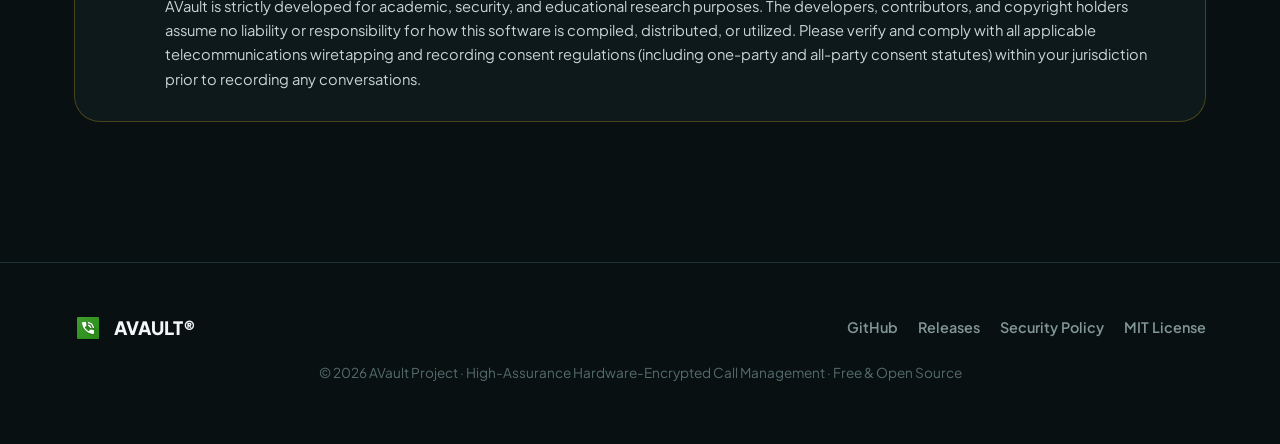
==== commit c63b1308: "feat(ui): streamline dashboard & polish settings panels - Remove giant promotional banners from Call" ====
--- a/docs/index.html
+++ b/docs/index.html
@@ -276,7 +276,7 @@
       flex-wrap: wrap;
     }
     .device-card {
-      width: 340px;
+      width: 290px;
       border-radius: 44px;
       padding: 12px;
       background: #0D1617;
@@ -747,20 +747,28 @@
       <div class="showcase-wrapper">
         <div class="mockups-grid">
           
-          <!-- Mockup 1: Confidential Dashboard Screen -->
+          <!-- Mockup 1: Clean Minimalist Dashboard -->
           <div class="device-card">
             <div class="device-inner">
-              <img src="screenshot_dashboard.png" alt="AVault Live Encrypted Dashboard on Samsung Galaxy">
+              <img src="screenshot_dashboard.png" alt="AVault Streamlined Encrypted Dashboard">
             </div>
-            <div class="device-label-pill">CONFIDENTIAL VAULT DASHBOARD</div>
-          </div>
-
-          <!-- Mockup 2: Hardware PIN & Biometrics Lock Screen -->
+            <div class="device-label-pill">STREAMLINED DASHBOARD</div>
+          </div>
+
+          <!-- Mockup 2: Flowing Modular Settings -->
           <div class="device-card">
             <div class="device-inner">
-              <img src="screenshot_lock.png" alt="AVault Hardware-Backed Biometric & PIN Lock">
+              <img src="screenshot_settings.png" alt="AVault Modular Settings and Dropdown Menus">
             </div>
-            <div class="device-label-pill">BIOMETRIC & KEYSTORE LOCK</div>
+            <div class="device-label-pill">FLOWING SETTINGS & CONTROLS</div>
+          </div>
+
+          <!-- Mockup 3: Hardware PIN & Biometrics Lock Screen -->
+          <div class="device-card">
+            <div class="device-inner">
+              <img src="screenshot_lock.png" alt="AVault Hardware-Backed Biometric and PIN Lock">
+            </div>
+            <div class="device-label-pill">KEYSTORE & BIOMETRIC LOCK</div>
           </div>
 
         </div>
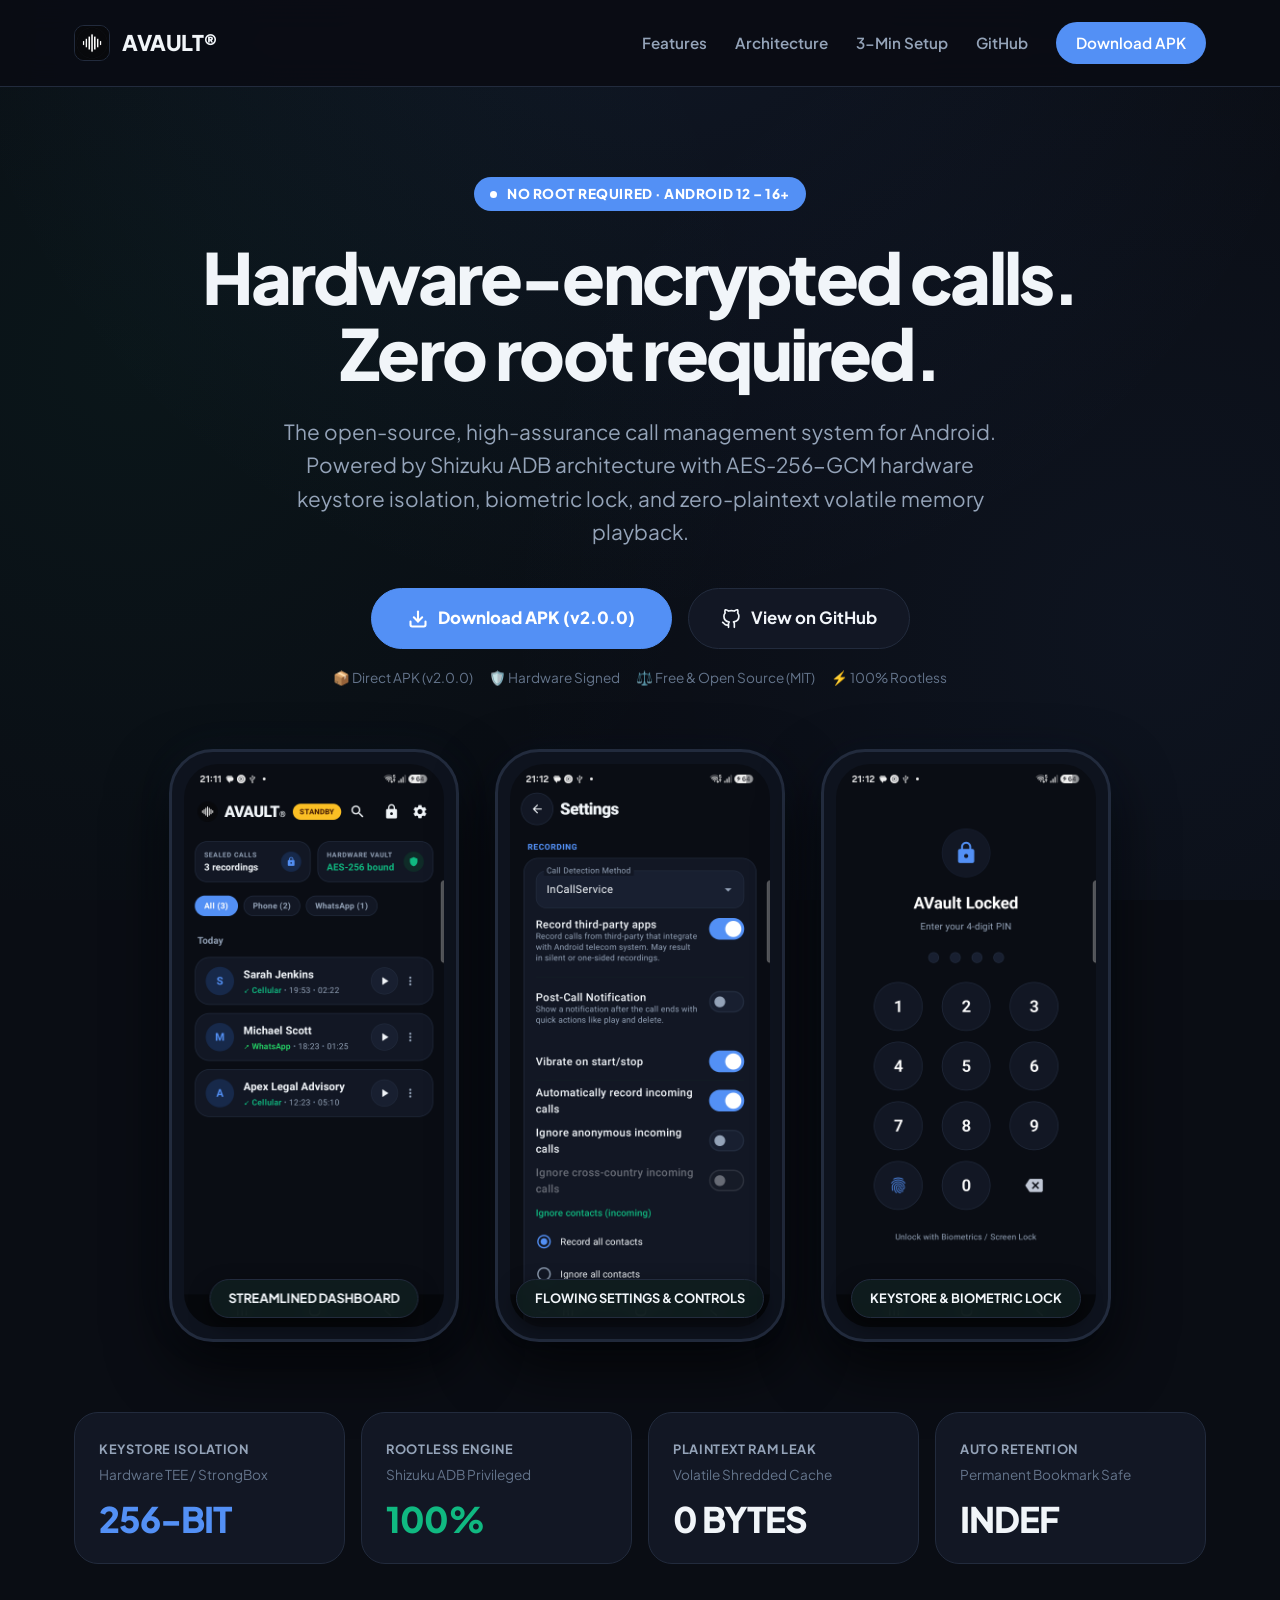
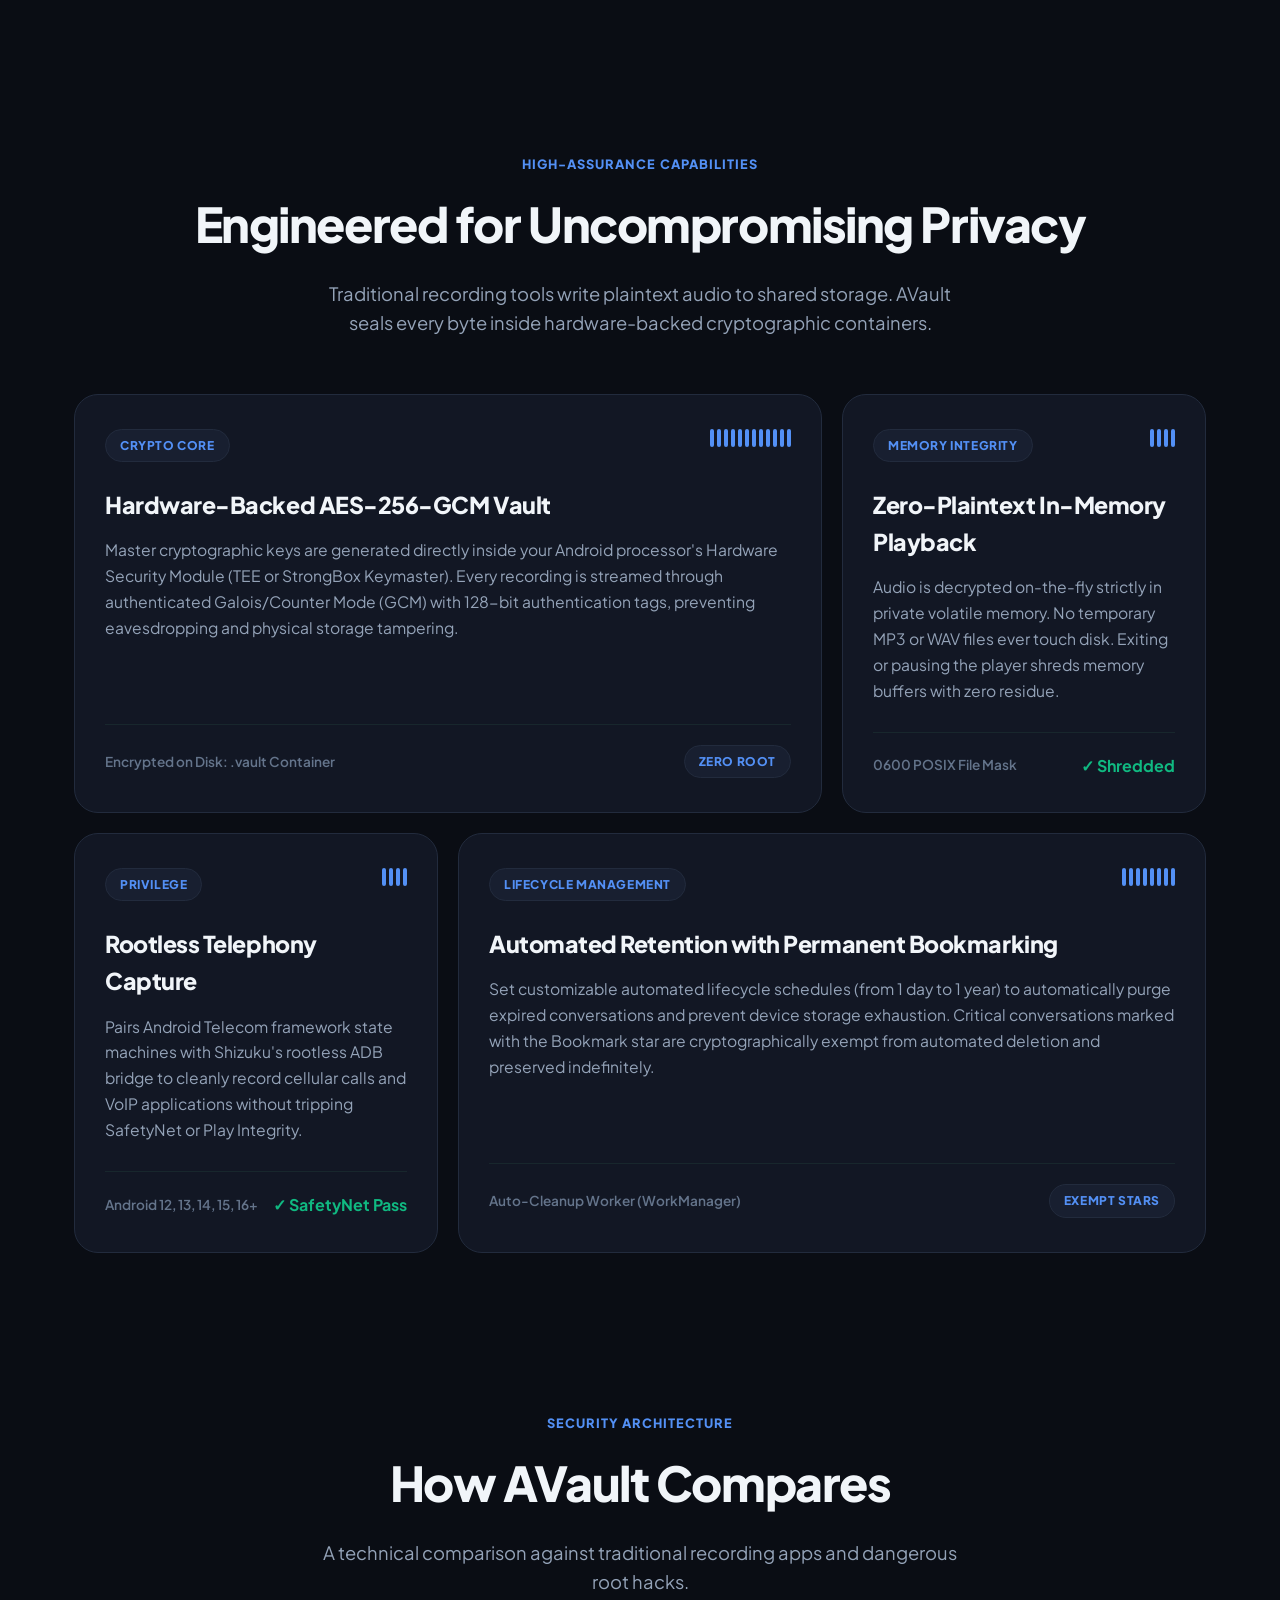
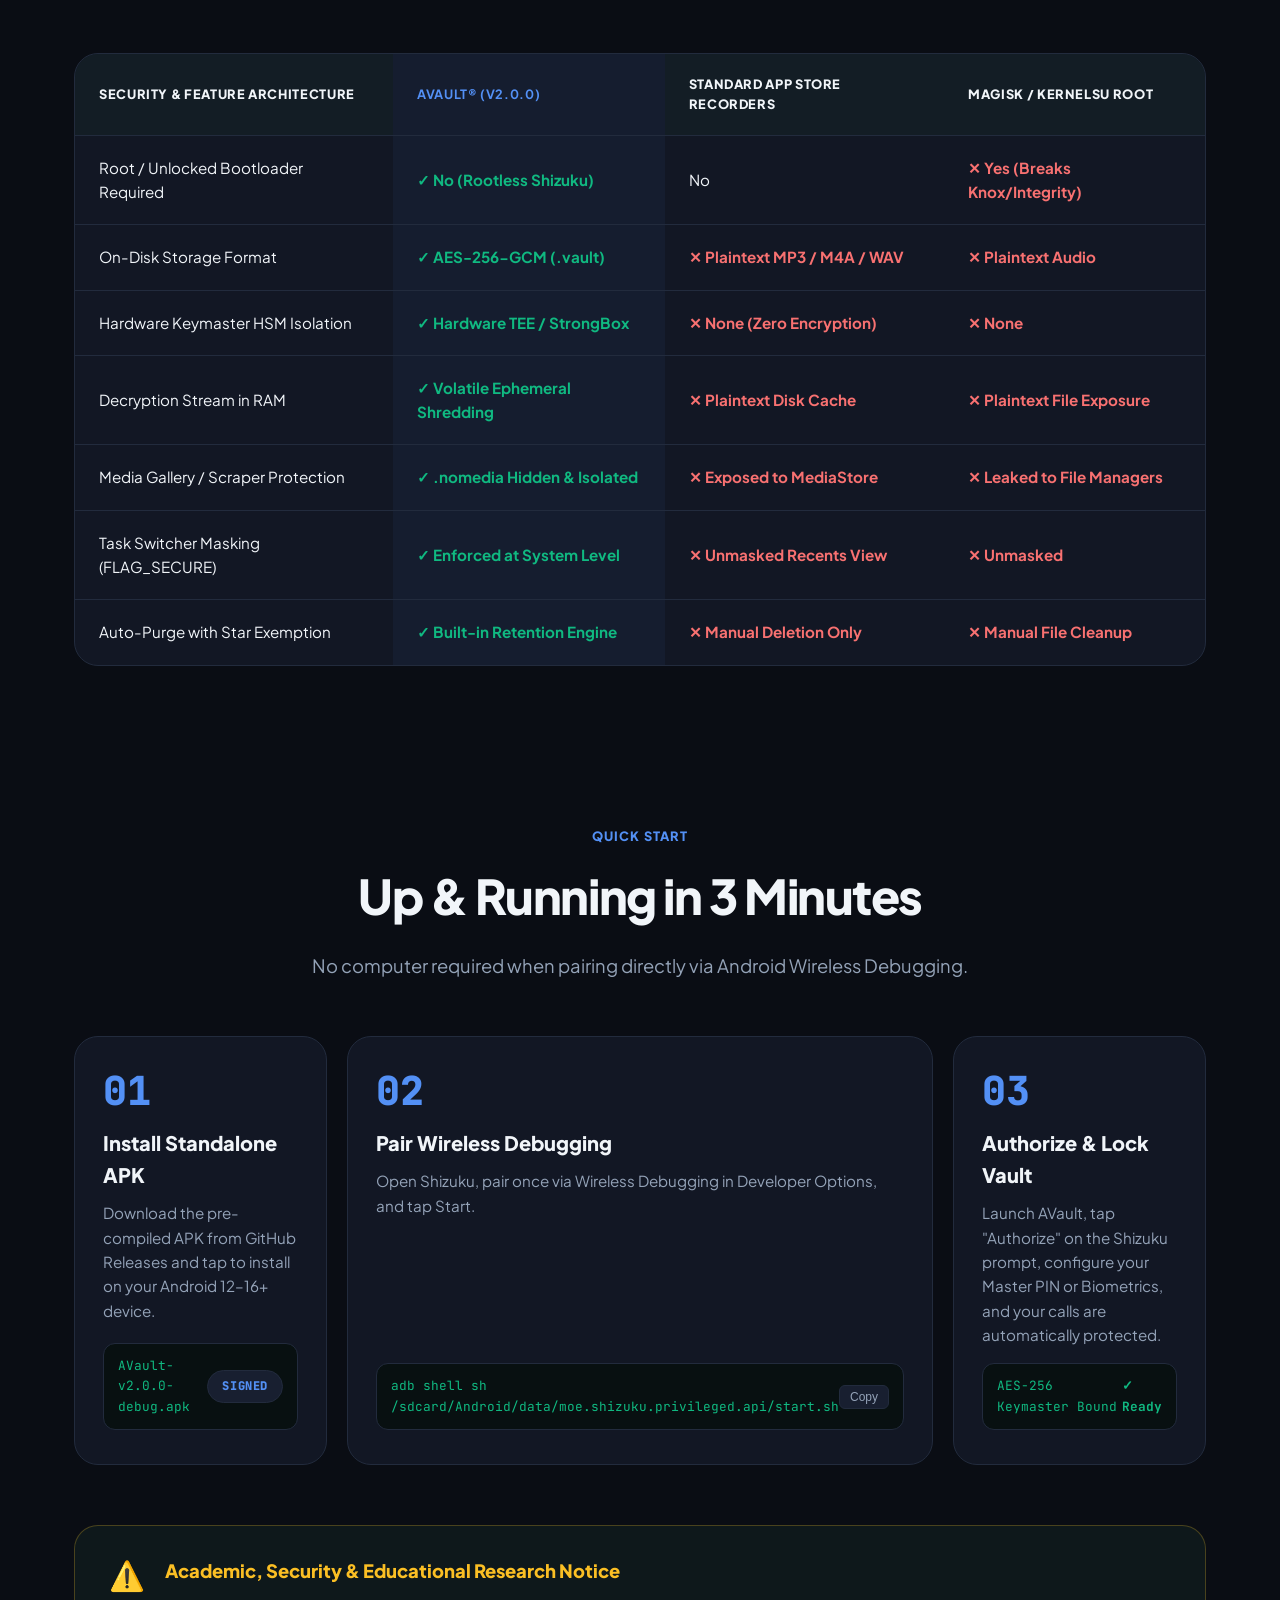
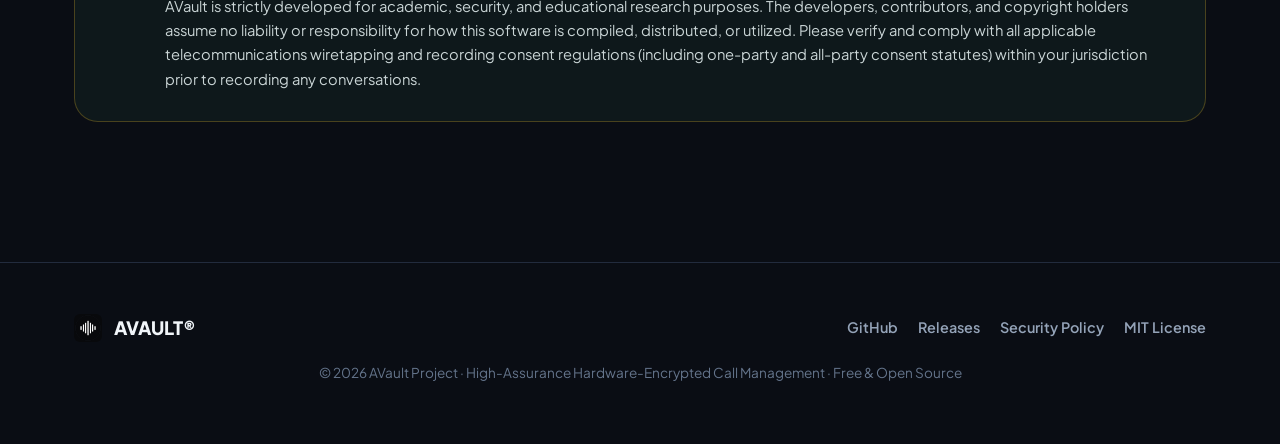
==== commit ec798899: "feat(ui): update to authentic AVault cyber-blue palette, waveform logo and live device showcase" ====
--- a/docs/index.html
+++ b/docs/index.html
@@ -56,22 +56,22 @@
 
   <style>
     :root {
-      --bg-dark: #081011;
-      --bg-card: #101E1F;
-      --bg-card-elevated: #152627;
-      --border-color: #1D3234;
-      --border-hover: #2E4B4E;
-      --text-main: #F3F7F7;
-      --text-muted: #829697;
-      --text-sub: #556B6D;
-      --lavender: #D4C7FF;
-      --on-lavender: #081011;
-      --mint: #5EEAD4;
+      --bg-dark: #0A0D14;
+      --bg-card: #121724;
+      --bg-card-elevated: #181F30;
+      --border-color: #222B3D;
+      --border-hover: #334155;
+      --text-main: #F1F5F9;
+      --text-muted: #94A3B8;
+      --text-sub: #64748B;
+      --lavender: #5390F5;
+      --on-lavender: #FFFFFF;
+      --mint: #10B981;
       --amber: #FBBF24;
-      --radius-card: 26px;
+      --radius-card: 24px;
       --radius-pill: 9999px;
-      --shadow-subtle: 0 16px 40px rgba(0, 0, 0, 0.45);
-      --shadow-glow: 0 0 50px rgba(212, 199, 255, 0.08);
+      --shadow-subtle: 0 16px 40px rgba(0, 0, 0, 0.55);
+      --shadow-glow: 0 0 50px rgba(83, 144, 245, 0.12);
     }
 
     * {
@@ -88,9 +88,9 @@
       overflow-x: hidden;
       -webkit-font-smoothing: antialiased;
       background-image: 
-        radial-gradient(circle at 50% -10%, rgba(212, 199, 255, 0.06) 0%, transparent 60%),
-        radial-gradient(circle at 10% 40%, rgba(94, 234, 212, 0.04) 0%, transparent 50%),
-        radial-gradient(circle at 90% 70%, rgba(212, 199, 255, 0.04) 0%, transparent 50%);
+        radial-gradient(circle at 50% -10%, rgba(83, 144, 245, 0.08) 0%, transparent 60%),
+        radial-gradient(circle at 10% 40%, rgba(16, 185, 129, 0.05) 0%, transparent 50%),
+        radial-gradient(circle at 90% 70%, rgba(83, 144, 245, 0.05) 0%, transparent 50%);
       background-attachment: fixed;
     }
 
@@ -110,7 +110,7 @@
       position: sticky;
       top: 0;
       z-index: 100;
-      background: rgba(8, 16, 17, 0.88);
+      background: rgba(10, 13, 20, 0.92);
     }
     .nav-inner {
       display: flex;
@@ -159,7 +159,7 @@
     }
     .btn-nav-lavender:hover {
       transform: translateY(-1px);
-      box-shadow: 0 4px 16px rgba(212, 199, 255, 0.35);
+      box-shadow: 0 4px 16px rgba(83, 144, 245, 0.35);
     }
 
     /* Hero Section */
@@ -225,7 +225,7 @@
     }
     .btn-brik-primary:hover {
       transform: translateY(-2px);
-      box-shadow: 0 10px 30px rgba(212, 199, 255, 0.4);
+      box-shadow: 0 10px 30px rgba(83, 144, 245, 0.4);
     }
     .btn-brik-secondary {
       display: inline-flex;
@@ -279,20 +279,20 @@
       width: 290px;
       border-radius: 44px;
       padding: 12px;
-      background: #0D1617;
-      border: 3px solid #1D3234;
-      box-shadow: 0 25px 60px rgba(0, 0, 0, 0.7), 0 0 40px rgba(212, 199, 255, 0.05);
+      background: #0E131E;
+      border: 3px solid #222B3D;
+      box-shadow: 0 25px 60px rgba(0, 0, 0, 0.7), 0 0 40px rgba(83, 144, 245, 0.05);
       position: relative;
       transition: transform 0.4s ease, border-color 0.4s ease;
     }
     .device-card:hover {
       transform: translateY(-6px);
-      border-color: #2E4B4E;
+      border-color: #334155;
     }
     .device-inner {
       border-radius: 34px;
       overflow: hidden;
-      background: var(--bg-dark);
+      background: #0A0D14;
       position: relative;
       aspect-ratio: 9 / 19.5;
     }
@@ -526,7 +526,7 @@
       gap: 6px;
     }
     .highlight-col {
-      background: rgba(212, 199, 255, 0.05);
+      background: rgba(83, 144, 245, 0.05);
       font-weight: 700;
       color: var(--lavender);
     }
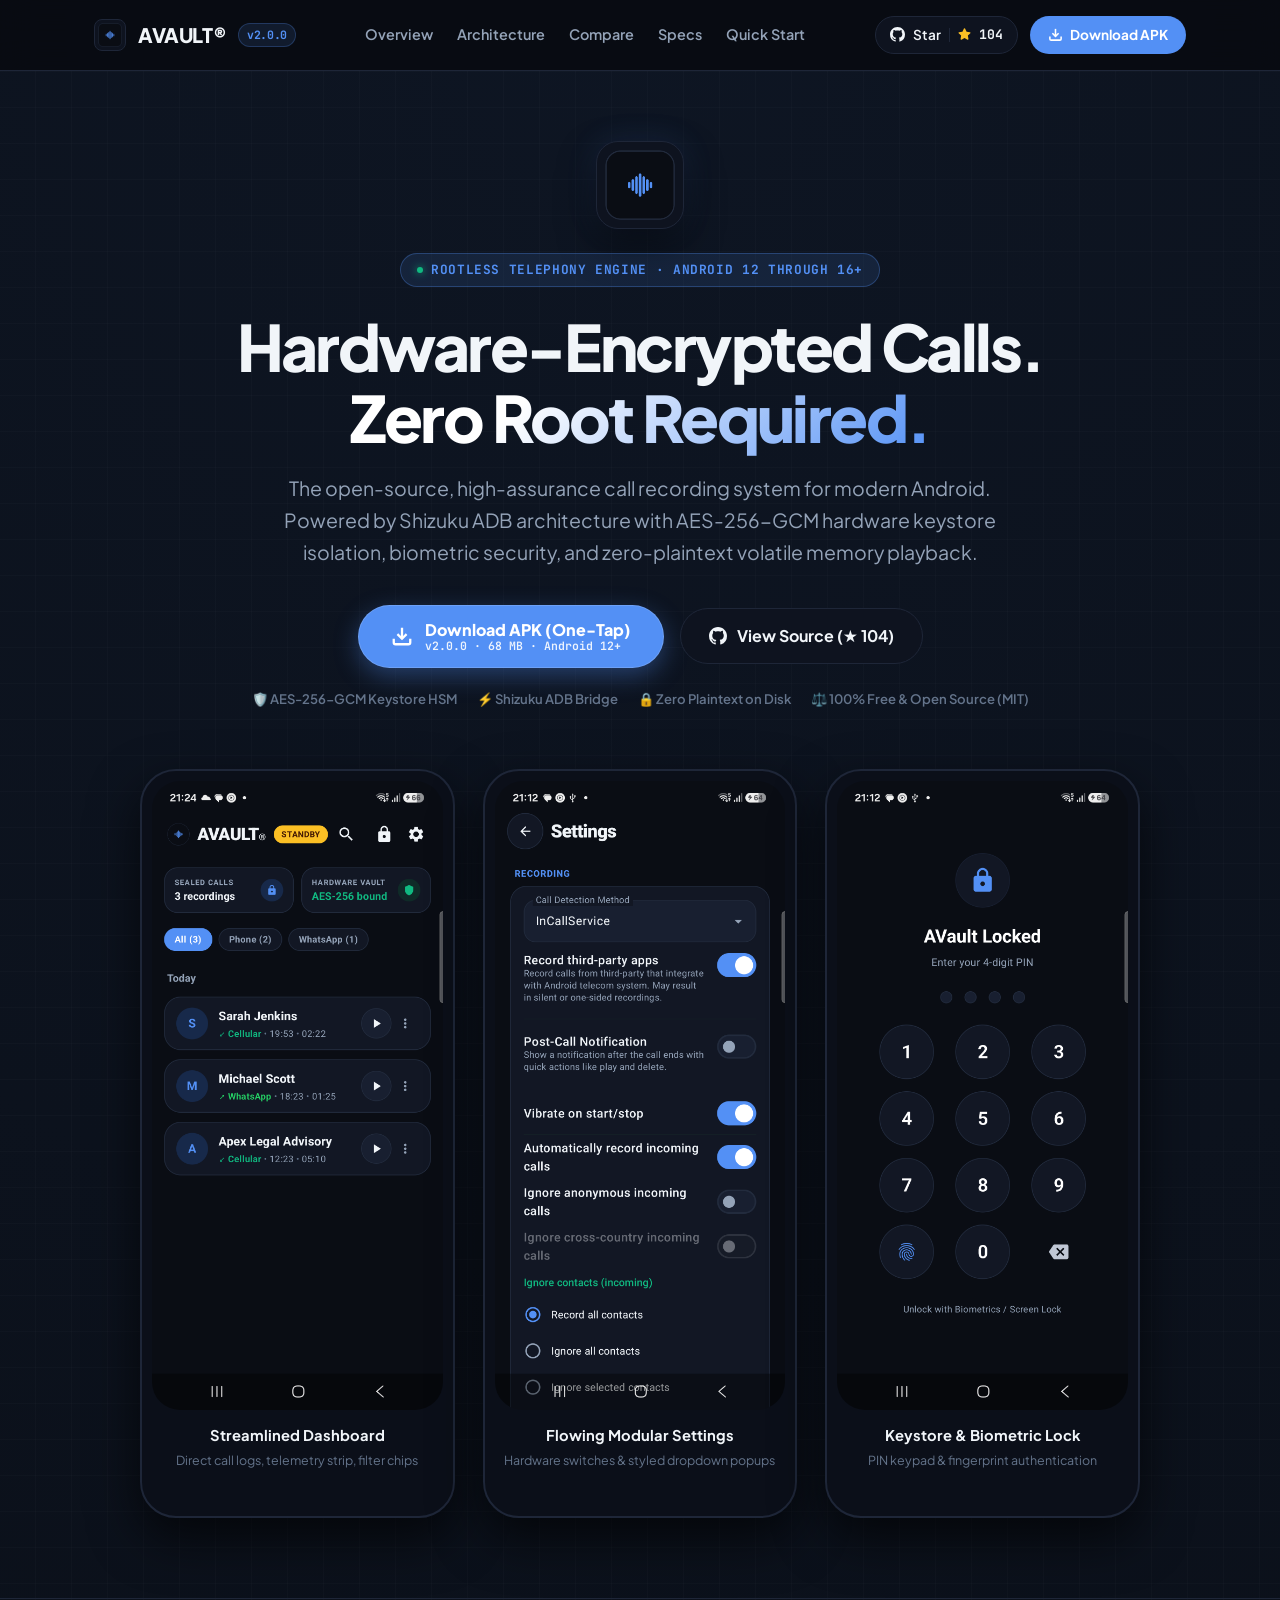
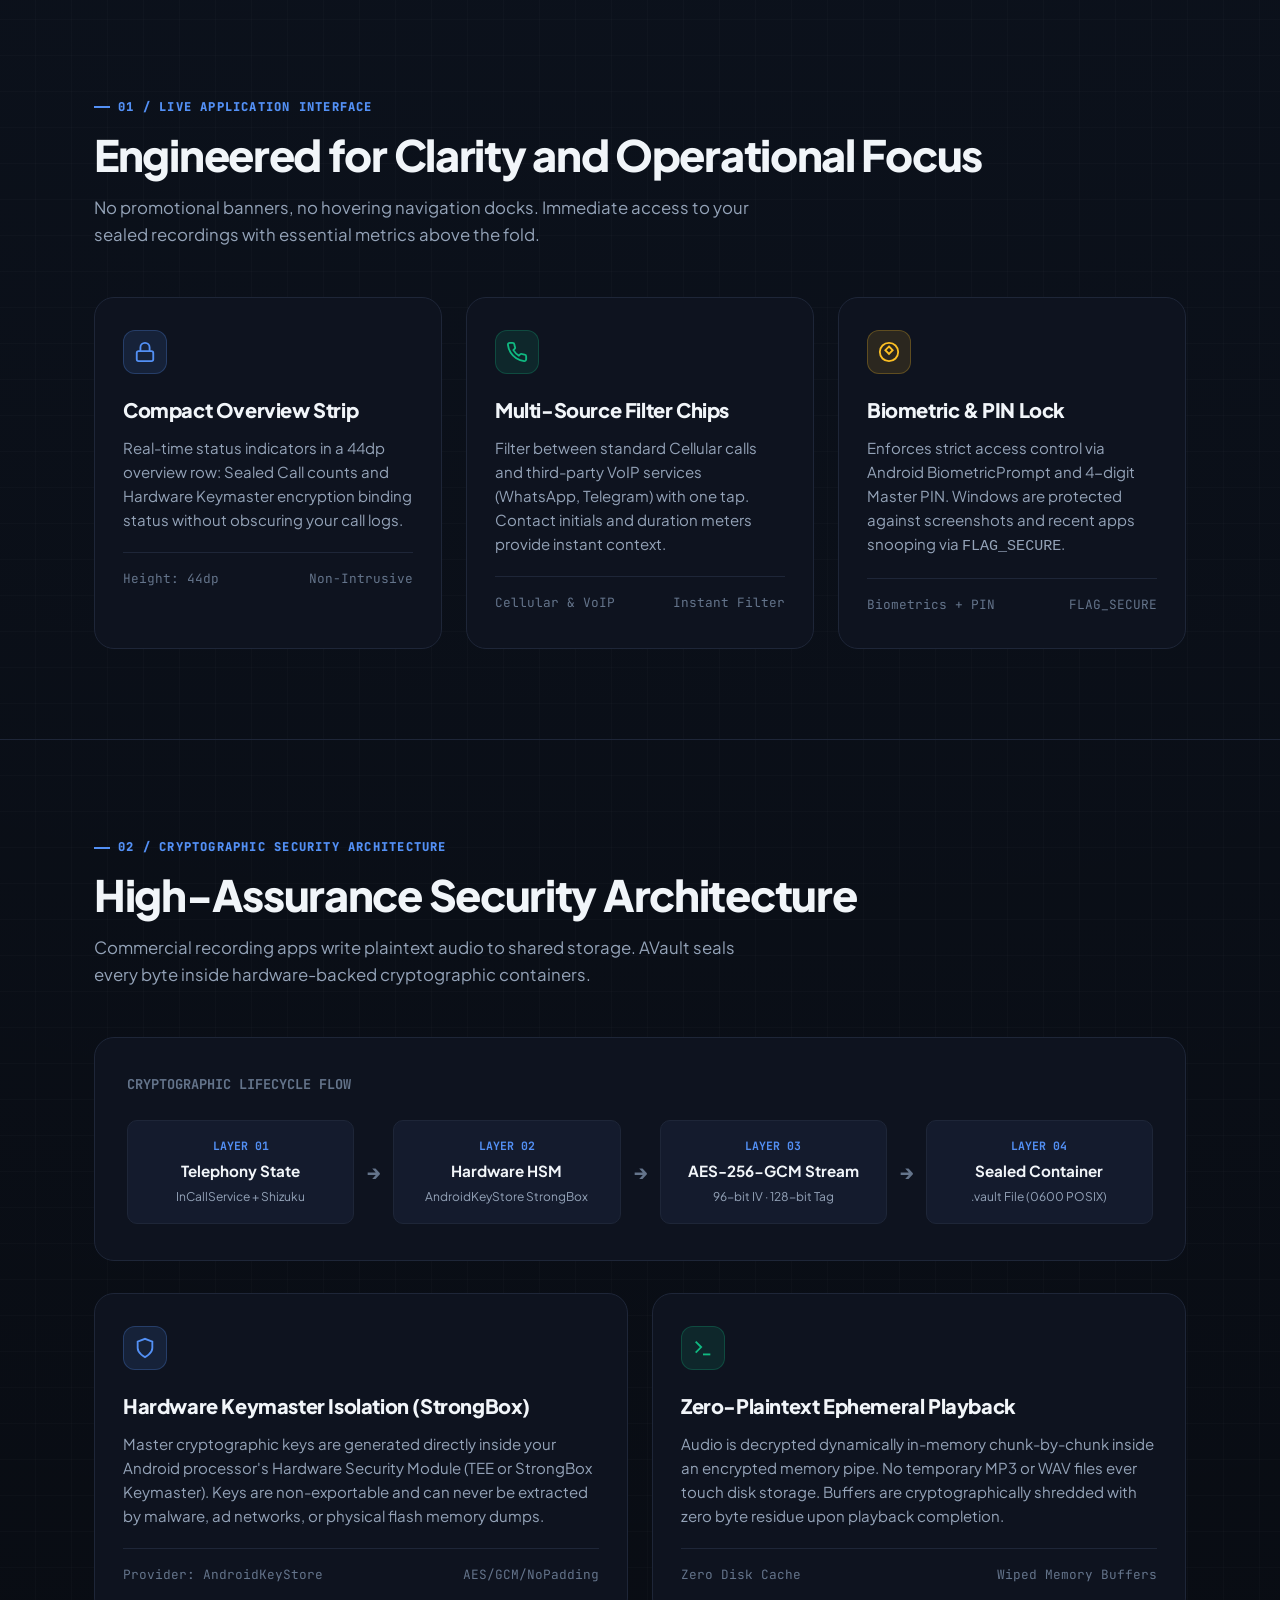
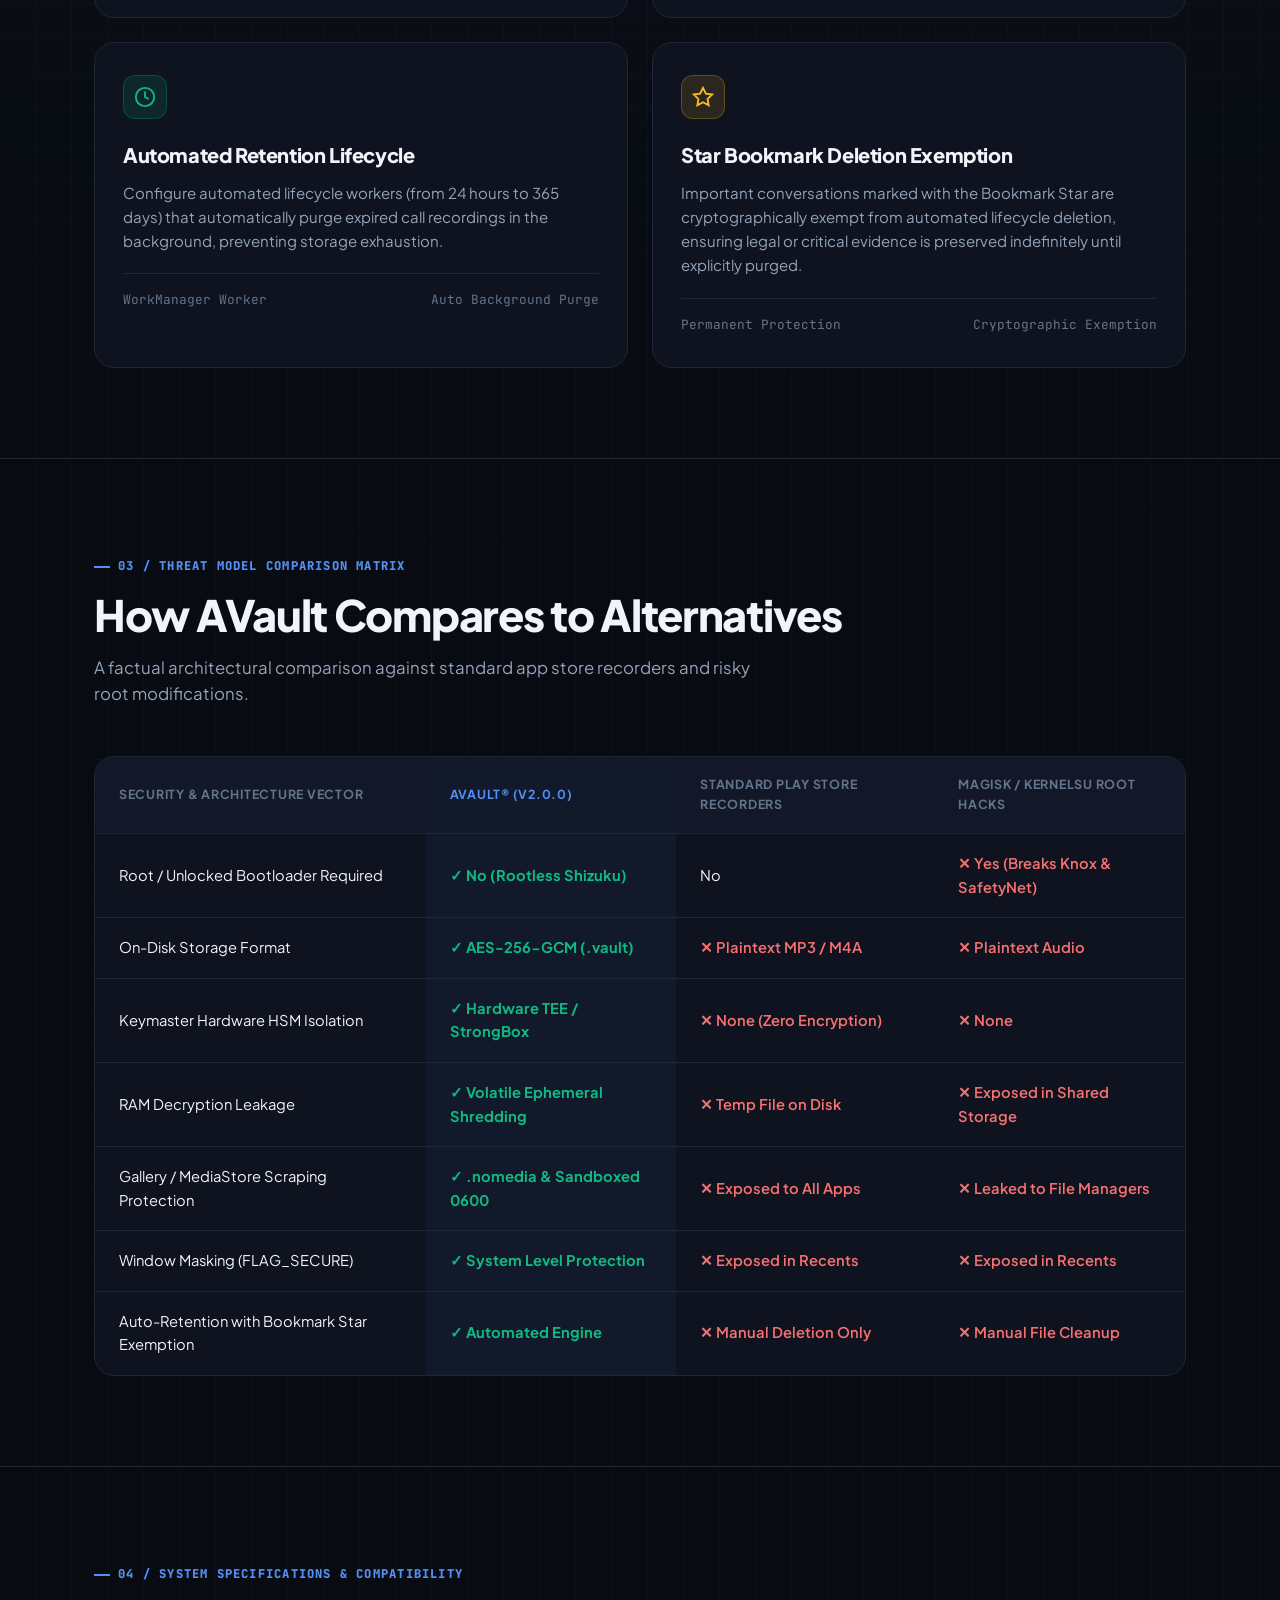
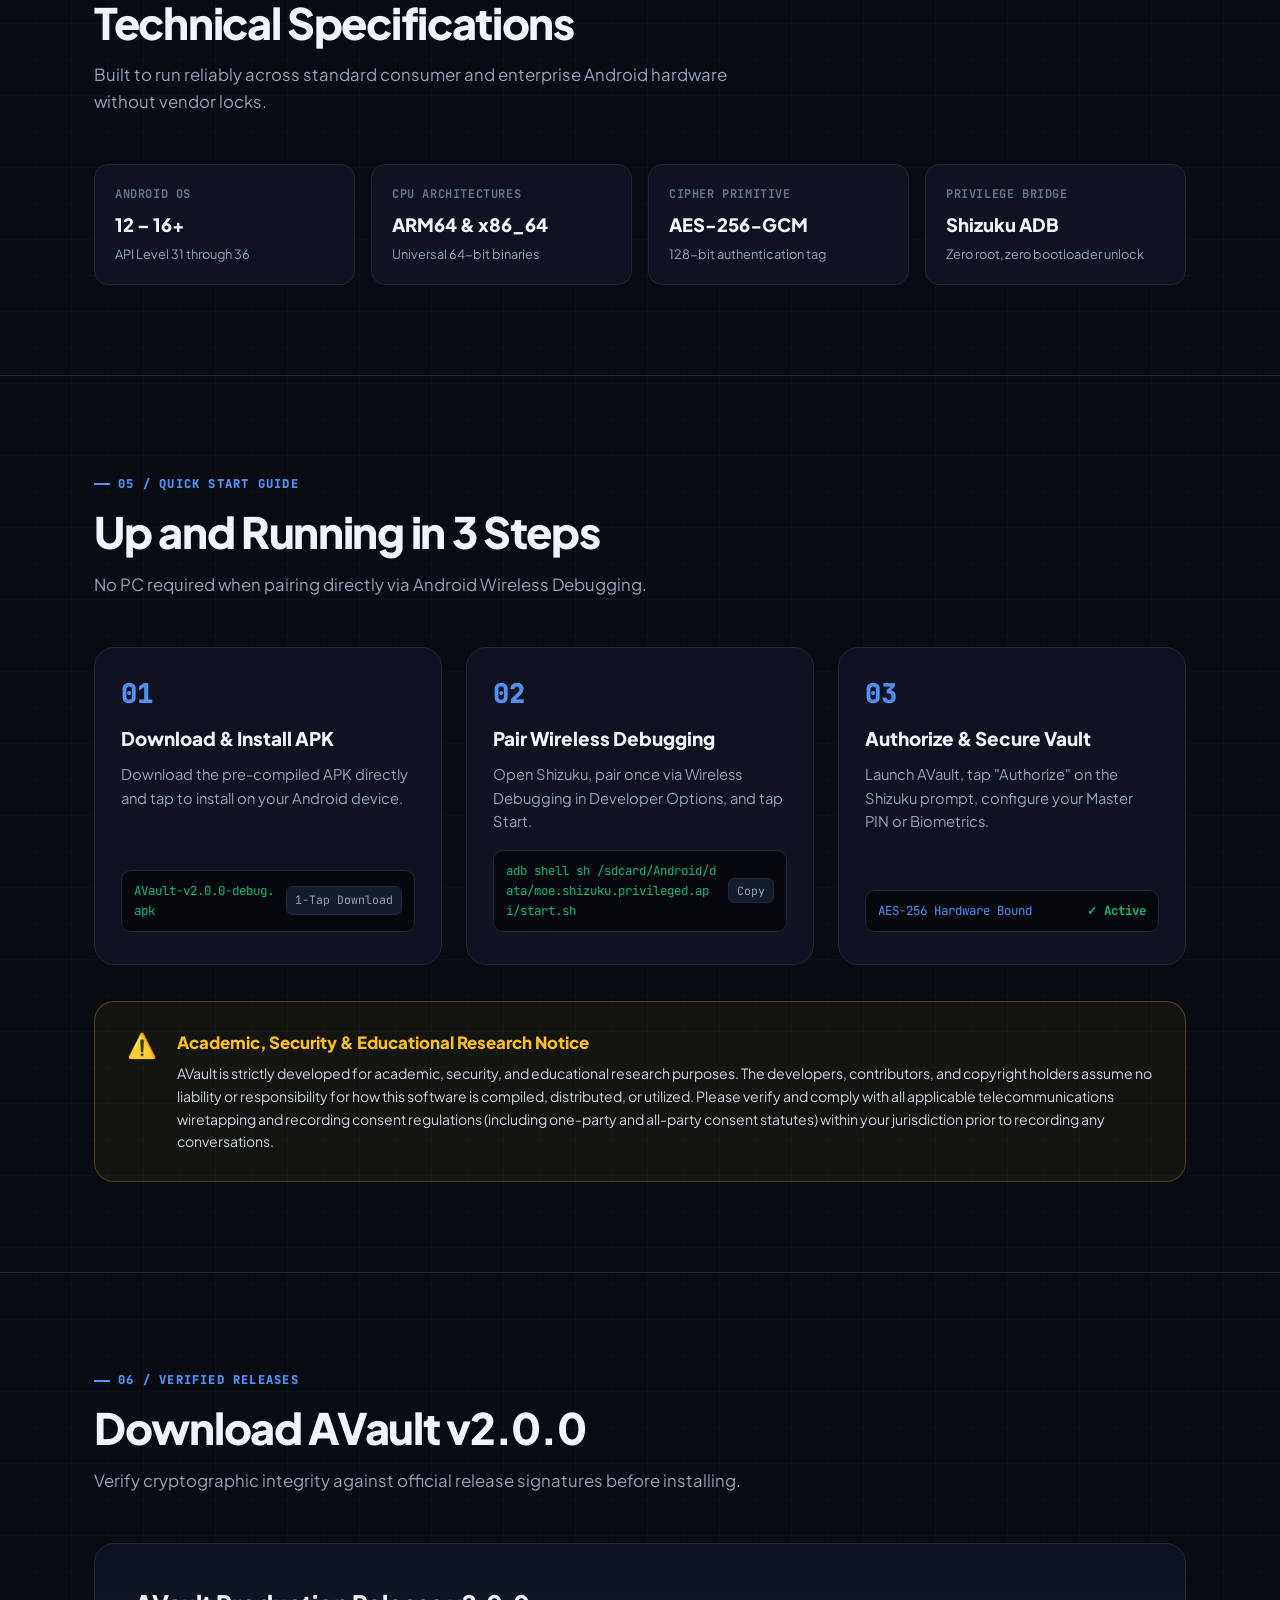
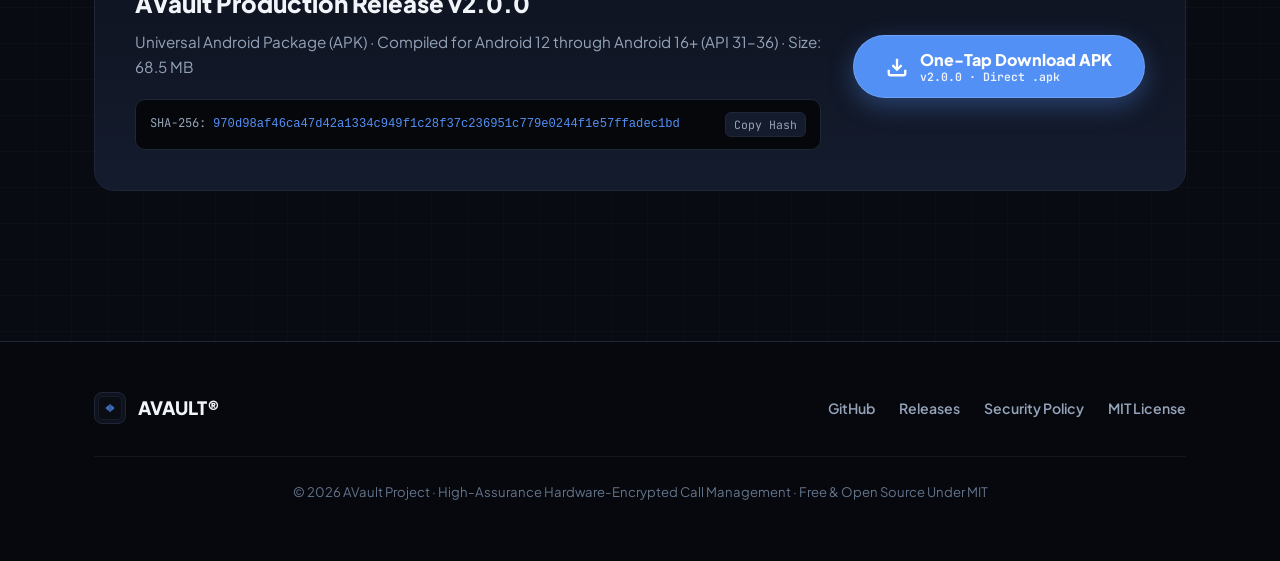
==== commit aceef7bd: "feat(branding): update app icon lines to electric blue, add live GitHub stars widget, structured sec" ====
--- a/docs/index.html
+++ b/docs/index.html
@@ -3,11 +3,11 @@
 <head>
   <meta charset="UTF-8">
   <meta name="viewport" content="width=device-width, initial-scale=1.0">
-  <title>AVault® - Call Recorder (No Root Required) | Android 12–16+</title>
+  <title>AVault® — Hardware-Encrypted Call Recorder for Android (No Root Required)</title>
   
   <!-- SEO Meta Tags -->
-  <meta name="description" content="AVault is the open-source, rootless call recorder and confidential audio vault for Android 12-16+. Powered by Shizuku ADB with hardware-backed AES-256-GCM encryption and zero plaintext RAM playback.">
-  <meta name="keywords" content="call recorder, android call recorder, no root call recorder, rootless call recorder, shizuku call recorder, aes-256 audio encryption, confidential audio vault, android 14 call recording, android 15 call recording, android 16 call recording, privacy call recorder">
+  <meta name="description" content="AVault is the open-source, rootless call recorder and encrypted audio vault for Android 12–16+. Powered by Shizuku ADB with AES-256-GCM hardware keystore encryption and zero plaintext RAM playback.">
+  <meta name="keywords" content="call recorder android, android call recorder no root, rootless call recorder, shizuku call recorder, hardware encrypted call recorder, aes-256 audio vault, android 14 call recording, android 15 call recording, android 16 call recording, open source call recorder">
   <meta name="author" content="AVault Project">
   <meta name="robots" content="index, follow">
   <link rel="canonical" href="https://arpanjot-coding.github.io/AVault/">
@@ -15,24 +15,25 @@
   <!-- OpenGraph / Facebook -->
   <meta property="og:type" content="website">
   <meta property="og:url" content="https://arpanjot-coding.github.io/AVault/">
-  <meta property="og:title" content="AVault® - Hardware-Encrypted Call Recorder (No Root Required)">
-  <meta property="og:description" content="Confidential call recorder and hardware-encrypted vault for Android 12-16+. Zero root required, backed by Shizuku ADB privilege and AES-256-GCM hardware keystore.">
+  <meta property="og:title" content="AVault® — Hardware-Encrypted Call Recorder (No Root Required)">
+  <meta property="og:description" content="Open-source rootless call recorder and confidential audio vault for Android 12–16+. Hardware-backed AES-256-GCM encryption with zero plaintext RAM playback.">
   <meta property="og:image" content="https://arpanjot-coding.github.io/AVault/icon.png">
 
   <!-- Twitter Card -->
   <meta name="twitter:card" content="summary_large_image">
   <meta name="twitter:url" content="https://arpanjot-coding.github.io/AVault/">
-  <meta name="twitter:title" content="AVault® - Call Recorder (No Root Required)">
-  <meta name="twitter:description" content="Open-source, hardware-encrypted call recorder for Android 12-16+. Zero root required.">
+  <meta name="twitter:title" content="AVault® — Hardware-Encrypted Call Recorder (No Root Required)">
+  <meta name="twitter:description" content="Open-source rootless call recorder and confidential audio vault for Android 12–16+. Zero root required.">
   <meta name="twitter:image" content="https://arpanjot-coding.github.io/AVault/icon.png">
 
   <!-- Favicon -->
   <link rel="icon" type="image/png" href="icon.png">
+  <link rel="apple-touch-icon" href="icon.png">
 
   <!-- Typography: Plus Jakarta Sans & JetBrains Mono -->
   <link rel="preconnect" href="https://fonts.googleapis.com">
   <link rel="preconnect" href="https://fonts.gstatic.com" crossorigin>
-  <link href="https://fonts.googleapis.com/css2?family=Plus+Jakarta+Sans:wght@300;400;500;600;700;800&family=JetBrains+Mono:wght@400;500;700&display=swap" rel="stylesheet">
+  <link href="https://fonts.googleapis.com/css2?family=Plus+Jakarta+Sans:wght@400;500;600;700;800&family=JetBrains+Mono:wght@400;500;600;700&display=swap" rel="stylesheet">
 
   <!-- Structured Data / JSON-LD -->
   <script type="application/ld+json">
@@ -50,34 +51,46 @@
     "description": "High-Assurance, Hardware-Encrypted Call Management & Confidential Audio Vault for Android. Zero root required, powered by Shizuku ADB bridge and AES-256-GCM hardware keystore.",
     "softwareVersion": "2.0.0",
     "license": "https://opensource.org/licenses/MIT",
-    "downloadUrl": "https://github.com/arpanjot-coding/AVault/releases/download/v2.0.0/AVault-v2.0.0-debug.apk"
+    "downloadUrl": "https://github.com/arpanjot-coding/AVault/releases/download/v2.0.0/AVault-v2.0.0-debug.apk",
+    "aggregateRating": {
+      "@type": "AggregateRating",
+      "ratingValue": "5.0",
+      "ratingCount": "104"
+    }
   }
   </script>
 
   <style>
     :root {
-      --bg-dark: #0A0D14;
-      --bg-card: #121724;
-      --bg-card-elevated: #181F30;
-      --border-color: #222B3D;
-      --border-hover: #334155;
+      --bg-dark: #080B11;
+      --bg-card: #0E131F;
+      --bg-card-elevated: #141B2D;
+      --border-color: #1E2638;
+      --border-hover: #2E3B57;
       --text-main: #F1F5F9;
       --text-muted: #94A3B8;
       --text-sub: #64748B;
-      --lavender: #5390F5;
-      --on-lavender: #FFFFFF;
-      --mint: #10B981;
+      --accent: #5390F5;
+      --accent-hover: #3B82F6;
+      --accent-dim: rgba(83, 144, 245, 0.12);
+      --accent-glow: rgba(83, 144, 245, 0.25);
+      --green: #10B981;
+      --green-dim: rgba(16, 185, 129, 0.12);
       --amber: #FBBF24;
-      --radius-card: 24px;
+      --amber-dim: rgba(251, 191, 36, 0.12);
+      --radius-card: 20px;
       --radius-pill: 9999px;
-      --shadow-subtle: 0 16px 40px rgba(0, 0, 0, 0.55);
-      --shadow-glow: 0 0 50px rgba(83, 144, 245, 0.12);
+      --radius-sm: 10px;
     }
 
     * {
       box-sizing: border-box;
       margin: 0;
       padding: 0;
+    }
+
+    html {
+      scroll-behavior: smooth;
     }
 
     body {
@@ -87,35 +100,37 @@
       line-height: 1.6;
       overflow-x: hidden;
       -webkit-font-smoothing: antialiased;
+      /* Subtle technical grid background */
       background-image: 
-        radial-gradient(circle at 50% -10%, rgba(83, 144, 245, 0.08) 0%, transparent 60%),
-        radial-gradient(circle at 10% 40%, rgba(16, 185, 129, 0.05) 0%, transparent 50%),
-        radial-gradient(circle at 90% 70%, rgba(83, 144, 245, 0.05) 0%, transparent 50%);
-      background-attachment: fixed;
-    }
-
-    /* Container */
+        radial-gradient(circle at 50% 0%, rgba(83, 144, 245, 0.08) 0%, transparent 55%),
+        linear-gradient(rgba(255, 255, 255, 0.015) 1px, transparent 1px),
+        linear-gradient(90deg, rgba(255, 255, 255, 0.015) 1px, transparent 1px);
+      background-size: 100% 100%, 36px 36px, 36px 36px;
+      background-position: 0 0, -1px -1px, -1px -1px;
+    }
+
     .container {
-      max-width: 1180px;
+      max-width: 1140px;
       margin: 0 auto;
       padding: 0 24px;
     }
 
     /* Navigation */
     nav {
-      padding: 22px 0;
-      border-bottom: 1px solid var(--border-color);
+      position: sticky;
+      top: 0;
+      z-index: 1000;
+      background: rgba(8, 11, 17, 0.88);
       backdrop-filter: blur(16px);
       -webkit-backdrop-filter: blur(16px);
-      position: sticky;
-      top: 0;
-      z-index: 100;
-      background: rgba(10, 13, 20, 0.92);
+      border-bottom: 1px solid var(--border-color);
+      padding: 16px 0;
     }
     .nav-inner {
       display: flex;
       justify-content: space-between;
       align-items: center;
+      gap: 20px;
     }
     .brand {
       display: flex;
@@ -124,83 +139,185 @@
       text-decoration: none;
       color: var(--text-main);
       font-weight: 800;
-      font-size: 1.35rem;
+      font-size: 1.25rem;
       letter-spacing: -0.02em;
     }
-    .brand img {
-      width: 36px;
-      height: 36px;
-      border-radius: 10px;
+    .brand-icon {
+      width: 32px;
+      height: 32px;
+      border-radius: 8px;
+      background: var(--bg-card);
       border: 1px solid var(--border-color);
+      display: flex;
+      align-items: center;
+      justify-content: center;
+    }
+    .brand-icon img {
+      width: 24px;
+      height: 24px;
+    }
+    .brand-version {
+      font-size: 0.72rem;
+      font-weight: 700;
+      color: var(--accent);
+      background: var(--accent-dim);
+      border: 1px solid rgba(83, 144, 245, 0.25);
+      padding: 2px 8px;
+      border-radius: var(--radius-pill);
+      font-family: 'JetBrains Mono', monospace;
     }
     .nav-links {
       display: flex;
-      gap: 28px;
+      gap: 24px;
       align-items: center;
     }
     .nav-links a {
       color: var(--text-muted);
       text-decoration: none;
-      font-size: 0.95rem;
+      font-size: 0.9rem;
       font-weight: 600;
-      transition: color 0.2s ease;
+      transition: color 0.15s ease;
     }
     .nav-links a:hover {
       color: var(--text-main);
     }
-    .btn-nav-lavender {
-      background: var(--lavender);
-      color: var(--on-lavender) !important;
-      padding: 9px 20px;
+    .nav-actions {
+      display: flex;
+      align-items: center;
+      gap: 12px;
+    }
+
+    /* GitHub Star Widget Button */
+    .gh-star-btn {
+      display: inline-flex;
+      align-items: center;
+      gap: 8px;
+      background: var(--bg-card);
+      border: 1px solid var(--border-color);
+      color: var(--text-main);
+      text-decoration: none;
+      padding: 7px 14px;
       border-radius: var(--radius-pill);
+      font-size: 0.85rem;
+      font-weight: 600;
+      transition: all 0.2s ease;
+    }
+    .gh-star-btn:hover {
+      background: var(--bg-card-elevated);
+      border-color: var(--border-hover);
+      transform: translateY(-1px);
+    }
+    .gh-star-btn .gh-icon {
+      width: 15px;
+      height: 15px;
+      fill: currentColor;
+    }
+    .gh-star-btn .gh-sep {
+      width: 1px;
+      height: 14px;
+      background: var(--border-color);
+    }
+    .gh-star-btn .star-icon {
+      width: 13px;
+      height: 13px;
+      fill: var(--amber);
+    }
+    .gh-star-btn .gh-count {
+      font-family: 'JetBrains Mono', monospace;
       font-weight: 700;
-      font-size: 0.9rem;
+      font-size: 0.82rem;
+      color: var(--text-main);
+    }
+
+    /* One-Tap Download Button (Nav) */
+    .btn-nav-download {
+      display: inline-flex;
+      align-items: center;
+      gap: 7px;
+      background: var(--accent);
+      color: #FFFFFF !important;
+      text-decoration: none;
+      padding: 8px 18px;
+      border-radius: var(--radius-pill);
+      font-size: 0.85rem;
+      font-weight: 700;
       transition: all 0.2s ease;
     }
-    .btn-nav-lavender:hover {
+    .btn-nav-download:hover {
+      background: var(--accent-hover);
       transform: translateY(-1px);
-      box-shadow: 0 4px 16px rgba(83, 144, 245, 0.35);
+      box-shadow: 0 4px 14px rgba(83, 144, 245, 0.35);
     }
 
     /* Hero Section */
     .hero {
-      padding: 90px 0 40px;
+      padding: 70px 0 40px;
       text-align: center;
     }
     .hero-badge-pill {
       display: inline-flex;
       align-items: center;
-      gap: 10px;
+      gap: 8px;
       padding: 6px 16px;
       border-radius: var(--radius-pill);
-      background: var(--lavender);
-      color: var(--on-lavender);
-      font-size: 0.85rem;
-      font-weight: 800;
-      letter-spacing: 0.04em;
-      margin-bottom: 28px;
+      background: var(--accent-dim);
+      border: 1px solid rgba(83, 144, 245, 0.3);
+      color: var(--accent);
+      font-size: 0.8rem;
+      font-weight: 700;
+      letter-spacing: 0.05em;
+      margin-bottom: 24px;
       text-transform: uppercase;
+      font-family: 'JetBrains Mono', monospace;
     }
     .hero-badge-pill .dot {
-      width: 7px;
-      height: 7px;
+      width: 6px;
+      height: 6px;
       border-radius: 50%;
-      background: var(--on-lavender);
+      background: var(--green);
+      box-shadow: 0 0 8px var(--green);
+    }
+    .hero-app-icon-wrap {
+      margin-bottom: 24px;
+      display: flex;
+      justify-content: center;
+    }
+    .hero-app-icon {
+      width: 88px;
+      height: 88px;
+      border-radius: 22px;
+      background: var(--bg-card);
+      border: 1.5px solid var(--border-color);
+      box-shadow: 0 16px 36px rgba(0, 0, 0, 0.6), 0 0 30px rgba(83, 144, 245, 0.15);
+      display: flex;
+      align-items: center;
+      justify-content: center;
+      padding: 8px;
+    }
+    .hero-app-icon img {
+      width: 100%;
+      height: 100%;
+      border-radius: 16px;
     }
     h1 {
-      font-size: clamp(2.4rem, 6vw, 4.4rem);
+      font-size: clamp(2.3rem, 5.2vw, 4rem);
       font-weight: 800;
       letter-spacing: -0.04em;
-      line-height: 1.08;
-      margin-bottom: 24px;
+      line-height: 1.1;
+      margin-bottom: 20px;
       color: var(--text-main);
     }
+    h1 span.gradient {
+      background: linear-gradient(135deg, #FFFFFF 30%, var(--accent) 100%);
+      -webkit-background-clip: text;
+      -webkit-text-fill-color: transparent;
+    }
     .hero p {
-      font-size: clamp(1.1rem, 2vw, 1.3rem);
+      font-size: clamp(1.05rem, 1.8vw, 1.22rem);
       color: var(--text-muted);
-      max-width: 740px;
-      margin: 0 auto 40px;
-      line-height: 1.6;
+      max-width: 720px;
+      margin: 0 auto 36px;
+      line-height: 1.65;
     }
     .hero-actions {
       display: flex;
@@ -208,91 +325,111 @@
       align-items: center;
       gap: 16px;
       flex-wrap: wrap;
-    }
-    .btn-brik-primary {
+      margin-bottom: 20px;
+    }
+
+    /* Primary One-Tap Download Button */
+    .btn-download-primary {
       display: inline-flex;
       align-items: center;
-      gap: 10px;
-      background: var(--lavender);
-      color: var(--on-lavender);
-      padding: 16px 36px;
+      gap: 12px;
+      background: var(--accent);
+      color: #FFFFFF;
+      padding: 14px 32px;
       border-radius: var(--radius-pill);
       font-weight: 800;
-      font-size: 1.05rem;
+      font-size: 1.02rem;
       text-decoration: none;
       transition: all 0.25s ease;
-      border: 1px solid var(--lavender);
-    }
-    .btn-brik-primary:hover {
+      box-shadow: 0 8px 24px rgba(83, 144, 245, 0.35);
+      border: 1px solid rgba(255, 255, 255, 0.15);
+    }
+    .btn-download-primary:hover {
+      background: var(--accent-hover);
       transform: translateY(-2px);
-      box-shadow: 0 10px 30px rgba(83, 144, 245, 0.4);
-    }
-    .btn-brik-secondary {
+      box-shadow: 0 12px 30px rgba(83, 144, 245, 0.45);
+    }
+    .btn-download-primary .btn-text-block {
+      text-align: left;
+      line-height: 1.2;
+    }
+    .btn-download-primary .btn-title {
+      display: block;
+      font-size: 1rem;
+    }
+    .btn-download-primary .btn-sub {
+      display: block;
+      font-size: 0.72rem;
+      font-weight: 600;
+      opacity: 0.9;
+      font-family: 'JetBrains Mono', monospace;
+    }
+
+    .btn-hero-secondary {
       display: inline-flex;
       align-items: center;
       gap: 10px;
       background: var(--bg-card);
       color: var(--text-main);
-      padding: 16px 32px;
+      padding: 14px 28px;
       border-radius: var(--radius-pill);
       font-weight: 700;
-      font-size: 1.05rem;
+      font-size: 1rem;
       text-decoration: none;
       border: 1px solid var(--border-color);
       transition: all 0.25s ease;
     }
-    .btn-brik-secondary:hover {
+    .btn-hero-secondary:hover {
       background: var(--bg-card-elevated);
       border-color: var(--border-hover);
       transform: translateY(-2px);
     }
-    .download-meta {
-      margin-top: 18px;
-      font-size: 0.85rem;
+
+    .trust-badges {
+      display: flex;
+      justify-content: center;
+      align-items: center;
+      gap: 20px;
+      flex-wrap: wrap;
+      margin-top: 14px;
       color: var(--text-sub);
-      display: flex;
-      align-items: center;
-      justify-content: center;
-      gap: 16px;
-      flex-wrap: wrap;
-    }
-    .download-meta span {
+      font-size: 0.82rem;
+      font-weight: 600;
+    }
+    .trust-badges span {
       display: inline-flex;
       align-items: center;
       gap: 6px;
     }
 
-    /* Dual Device Mockups Showcase */
+    /* Device Showcase */
     .showcase-wrapper {
-      margin: 60px auto 30px;
+      margin: 60px auto 40px;
+      max-width: 1000px;
+    }
+    .mockups-grid {
+      display: grid;
+      grid-template-columns: repeat(3, 1fr);
+      gap: 28px;
+      align-items: start;
+    }
+    .device-card {
+      border-radius: 36px;
+      padding: 10px;
+      background: #0B0F19;
+      border: 2px solid var(--border-color);
+      box-shadow: 0 20px 50px rgba(0, 0, 0, 0.65);
       position: relative;
-      max-width: 960px;
-    }
-    .mockups-grid {
-      display: flex;
-      justify-content: center;
-      align-items: center;
-      gap: 36px;
-      flex-wrap: wrap;
-    }
-    .device-card {
-      width: 290px;
-      border-radius: 44px;
-      padding: 12px;
-      background: #0E131E;
-      border: 3px solid #222B3D;
-      box-shadow: 0 25px 60px rgba(0, 0, 0, 0.7), 0 0 40px rgba(83, 144, 245, 0.05);
-      position: relative;
-      transition: transform 0.4s ease, border-color 0.4s ease;
+      transition: transform 0.3s ease, border-color 0.3s ease;
     }
     .device-card:hover {
-      transform: translateY(-6px);
-      border-color: #334155;
+      transform: translateY(-4px);
+      border-color: var(--border-hover);
     }
     .device-inner {
-      border-radius: 34px;
+      border-radius: 28px;
       overflow: hidden;
-      background: #0A0D14;
+      background: #000000;
       position: relative;
       aspect-ratio: 9 / 19.5;
     }
@@ -302,193 +439,183 @@
       object-fit: cover;
       display: block;
     }
-    .device-label-pill {
-      position: absolute;
-      bottom: 22px;
-      left: 50%;
-      transform: translateX(-50%);
-      background: rgba(16, 30, 31, 0.92);
-      border: 1px solid var(--border-color);
-      backdrop-filter: blur(8px);
-      padding: 8px 18px;
-      border-radius: var(--radius-pill);
-      font-size: 0.8rem;
+    .device-caption {
+      margin-top: 14px;
+      text-align: center;
+    }
+    .device-caption h4 {
+      font-size: 0.92rem;
       font-weight: 700;
       color: var(--text-main);
-      white-space: nowrap;
-      pointer-events: none;
-      box-shadow: 0 8px 20px rgba(0, 0, 0, 0.5);
-    }
-
-    /* Segmented Indicator Component */
-    .segmented-bar {
+      margin-bottom: 2px;
+    }
+    .device-caption p {
+      font-size: 0.78rem;
+      color: var(--text-sub);
+    }
+
+    /* Structured Section Headers */
+    section {
+      padding: 90px 0;
+      border-top: 1px solid var(--border-color);
+    }
+    .section-header {
+      margin-bottom: 48px;
+    }
+    .section-kicker {
       display: inline-flex;
-      gap: 3px;
-      align-items: center;
-    }
-    .segmented-bar .seg-dash {
-      width: 4px;
-      height: 18px;
-      border-radius: 3px;
-      background: var(--lavender);
-    }
-    .segmented-bar .seg-dash.dim {
-      background: var(--border-color);
-    }
-
-    /* Split Metrics Bar */
-    .metrics-row {
+      align-items: center;
+      gap: 8px;
+      font-size: 0.76rem;
+      font-weight: 800;
+      letter-spacing: 0.1em;
+      text-transform: uppercase;
+      color: var(--accent);
+      font-family: 'JetBrains Mono', monospace;
+      margin-bottom: 12px;
+    }
+    .section-kicker::before {
+      content: '';
+      display: inline-block;
+      width: 16px;
+      height: 2px;
+      background: var(--accent);
+    }
+    .section-header h2 {
+      font-size: clamp(1.85rem, 3.5vw, 2.7rem);
+      font-weight: 800;
+      letter-spacing: -0.03em;
+      line-height: 1.2;
+      color: var(--text-main);
+      margin-bottom: 14px;
+    }
+    .section-header p {
+      color: var(--text-muted);
+      font-size: 1.05rem;
+      max-width: 680px;
+      line-height: 1.6;
+    }
+
+    /* Cards Grid */
+    .grid-3 {
       display: grid;
-      grid-template-columns: repeat(4, 1fr);
-      gap: 16px;
-      margin: 70px 0;
-    }
-    .metric-card {
+      grid-template-columns: repeat(3, 1fr);
+      gap: 24px;
+    }
+    .grid-2 {
+      display: grid;
+      grid-template-columns: repeat(2, 1fr);
+      gap: 24px;
+    }
+    .card {
       background: var(--bg-card);
       border: 1px solid var(--border-color);
       border-radius: var(--radius-card);
-      padding: 26px 24px;
-      text-align: left;
+      padding: 32px 28px;
+      transition: all 0.25s ease;
       position: relative;
-      transition: all 0.3s ease;
-    }
-    .metric-card:hover {
+    }
+    .card:hover {
       background: var(--bg-card-elevated);
       border-color: var(--border-hover);
-      transform: translateY(-3px);
-    }
-    .metric-card .caption {
+      transform: translateY(-2px);
+    }
+    .card-icon-pill {
+      display: inline-flex;
+      align-items: center;
+      justify-content: center;
+      width: 44px;
+      height: 44px;
+      border-radius: 12px;
+      background: var(--accent-dim);
+      border: 1px solid rgba(83, 144, 245, 0.25);
+      color: var(--accent);
+      margin-bottom: 20px;
+    }
+    .card-icon-pill.green {
+      background: var(--green-dim);
+      border-color: rgba(16, 185, 129, 0.25);
+      color: var(--green);
+    }
+    .card-icon-pill.amber {
+      background: var(--amber-dim);
+      border-color: rgba(251, 191, 36, 0.25);
+      color: var(--amber);
+    }
+    .card h3 {
+      font-size: 1.25rem;
+      font-weight: 800;
+      letter-spacing: -0.02em;
+      margin-bottom: 10px;
+      color: var(--text-main);
+    }
+    .card p {
+      color: var(--text-muted);
+      font-size: 0.94rem;
+      line-height: 1.6;
+    }
+    .card-meta {
+      margin-top: 20px;
+      padding-top: 16px;
+      border-top: 1px solid var(--border-color);
+      display: flex;
+      justify-content: space-between;
+      align-items: center;
       font-size: 0.8rem;
-      font-weight: 700;
-      color: var(--text-muted);
-      text-transform: uppercase;
-      letter-spacing: 0.05em;
-      margin-bottom: 4px;
-    }
-    .metric-card .sub-caption {
-      font-size: 0.85rem;
       color: var(--text-sub);
-      margin-bottom: 16px;
-    }
-    .metric-card .stat-val {
-      font-size: 2.2rem;
-      font-weight: 800;
-      color: var(--text-main);
-      letter-spacing: -0.03em;
-      line-height: 1;
-    }
-    .metric-card .stat-val.lavender {
-      color: var(--lavender);
-    }
-    .metric-card .stat-val.mint {
-      color: var(--mint);
-    }
-
-    /* Section Styling */
-    section {
-      padding: 80px 0;
-    }
-    .section-header {
-      text-align: center;
-      margin-bottom: 56px;
-    }
-    .section-header .section-tag {
-      font-size: 0.8rem;
-      font-weight: 800;
-      letter-spacing: 0.08em;
-      text-transform: uppercase;
-      color: var(--lavender);
-      margin-bottom: 12px;
-    }
-    .section-header h2 {
-      font-size: clamp(2rem, 4vw, 3rem);
-      font-weight: 800;
-      letter-spacing: -0.03em;
-      margin-bottom: 16px;
-      color: var(--text-main);
-    }
-    .section-header p {
-      color: var(--text-muted);
-      font-size: 1.15rem;
-      max-width: 660px;
-      margin: 0 auto;
-    }
-
-    /* Modular Features Grid */
-    .features-grid {
-      display: grid;
-      grid-template-columns: repeat(3, 1fr);
-      gap: 20px;
-    }
-    .feature-card {
+      font-family: 'JetBrains Mono', monospace;
+    }
+
+    /* Architecture Flow Component */
+    .arch-flow {
       background: var(--bg-card);
       border: 1px solid var(--border-color);
       border-radius: var(--radius-card);
-      padding: 34px 30px;
-      position: relative;
-      transition: all 0.3s ease;
-      display: flex;
-      flex-direction: column;
+      padding: 36px 32px;
+      margin-bottom: 32px;
+    }
+    .arch-pipeline {
+      display: flex;
+      align-items: center;
       justify-content: space-between;
-    }
-    .feature-card:hover {
-      background: var(--bg-card-elevated);
-      border-color: var(--border-hover);
-      transform: translateY(-4px);
-    }
-    .feature-card.span-2 {
-      grid-column: span 2;
-    }
-    .feature-top {
-      display: flex;
-      justify-content: space-between;
-      align-items: flex-start;
-      margin-bottom: 24px;
-    }
-    .feature-pill-badge {
+      gap: 12px;
+      flex-wrap: wrap;
+      margin-top: 24px;
+    }
+    .pipeline-node {
+      flex: 1;
+      min-width: 180px;
       background: var(--bg-card-elevated);
       border: 1px solid var(--border-color);
-      padding: 6px 14px;
-      border-radius: var(--radius-pill);
-      font-size: 0.75rem;
+      border-radius: var(--radius-sm);
+      padding: 16px;
+      text-align: center;
+    }
+    .pipeline-node .node-tag {
+      font-size: 0.72rem;
+      font-weight: 700;
+      color: var(--accent);
+      text-transform: uppercase;
+      font-family: 'JetBrains Mono', monospace;
+      margin-bottom: 4px;
+    }
+    .pipeline-node .node-title {
+      font-size: 0.95rem;
+      font-weight: 700;
+      color: var(--text-main);
+    }
+    .pipeline-arrow {
+      color: var(--text-sub);
       font-weight: 800;
-      letter-spacing: 0.05em;
-      color: var(--lavender);
-      text-transform: uppercase;
-    }
-    .feature-card h3 {
-      font-size: 1.45rem;
-      font-weight: 800;
-      letter-spacing: -0.02em;
-      color: var(--text-main);
-      margin-bottom: 14px;
-    }
-    .feature-card p {
-      color: var(--text-muted);
-      font-size: 0.98rem;
-      line-height: 1.65;
-    }
-    .feature-footer {
-      margin-top: 28px;
-      padding-top: 20px;
-      border-top: 1px solid rgba(29, 50, 52, 0.6);
-      display: flex;
-      align-items: center;
-      justify-content: space-between;
-    }
-    .feature-footer-meta {
-      font-size: 0.85rem;
-      font-weight: 600;
-      color: var(--text-sub);
-    }
-
-    /* Comparison Table in BRIK Style */
+      font-size: 1.2rem;
+    }
+
+    /* Comparison Table */
     .table-container {
       background: var(--bg-card);
       border: 1px solid var(--border-color);
       border-radius: var(--radius-card);
       overflow-x: auto;
-      margin-top: 24px;
     }
     table {
       width: 100%;
@@ -496,139 +623,214 @@
       text-align: left;
     }
     th, td {
-      padding: 20px 24px;
+      padding: 18px 24px;
       border-bottom: 1px solid var(--border-color);
-      font-size: 0.95rem;
+      font-size: 0.92rem;
     }
     th {
-      background: rgba(21, 38, 39, 0.4);
+      background: rgba(20, 27, 45, 0.6);
+      font-weight: 700;
+      font-size: 0.78rem;
+      letter-spacing: 0.06em;
+      text-transform: uppercase;
+      color: var(--text-sub);
+    }
+    tr:last-child td {
+      border-bottom: none;
+    }
+    .highlight-col {
+      background: rgba(83, 144, 245, 0.05);
+      color: var(--accent);
+      font-weight: 700;
+    }
+    .check-mark {
+      color: var(--green);
+      font-weight: 700;
+      display: inline-flex;
+      align-items: center;
+      gap: 6px;
+    }
+    .cross-mark {
+      color: #F87171;
+      font-weight: 600;
+      display: inline-flex;
+      align-items: center;
+      gap: 6px;
+    }
+
+    /* Specs Grid */
+    .specs-grid {
+      display: grid;
+      grid-template-columns: repeat(4, 1fr);
+      gap: 16px;
+    }
+    .spec-box {
+      background: var(--bg-card);
+      border: 1px solid var(--border-color);
+      border-radius: 14px;
+      padding: 20px;
+    }
+    .spec-label {
+      font-size: 0.75rem;
+      font-weight: 700;
+      color: var(--text-sub);
+      text-transform: uppercase;
+      letter-spacing: 0.05em;
+      margin-bottom: 6px;
+      font-family: 'JetBrains Mono', monospace;
+    }
+    .spec-value {
+      font-size: 1.15rem;
       font-weight: 800;
       color: var(--text-main);
-      text-transform: uppercase;
+    }
+    .spec-desc {
       font-size: 0.8rem;
-      letter-spacing: 0.05em;
-    }
-    tr:last-child td {
-      border-bottom: none;
-    }
-    .check-brik {
-      color: var(--mint);
-      font-weight: 700;
-      display: inline-flex;
-      align-items: center;
-      gap: 6px;
-    }
-    .cross-brik {
-      color: #F87171;
-      font-weight: 700;
-      display: inline-flex;
-      align-items: center;
-      gap: 6px;
-    }
-    .highlight-col {
-      background: rgba(83, 144, 245, 0.05);
-      font-weight: 700;
-      color: var(--lavender);
-    }
-
-    /* Interactive 3-Step Setup */
+      color: var(--text-muted);
+      margin-top: 4px;
+    }
+
+    /* Quick Start 3 Steps */
     .steps-grid {
       display: grid;
       grid-template-columns: repeat(3, 1fr);
-      gap: 20px;
-      margin-top: 20px;
+      gap: 24px;
     }
     .step-card {
       background: var(--bg-card);
       border: 1px solid var(--border-color);
       border-radius: var(--radius-card);
-      padding: 34px 28px;
+      padding: 32px 26px;
+      position: relative;
       display: flex;
       flex-direction: column;
       justify-content: space-between;
-      position: relative;
-    }
-    .step-number {
-      font-size: 2.5rem;
+    }
+    .step-badge {
+      font-family: 'JetBrains Mono', monospace;
+      font-size: 1.7rem;
       font-weight: 800;
-      color: var(--lavender);
+      color: var(--accent);
       margin-bottom: 16px;
-      font-family: 'JetBrains Mono', monospace;
       line-height: 1;
     }
     .step-card h3 {
-      font-size: 1.25rem;
+      font-size: 1.18rem;
       font-weight: 800;
       margin-bottom: 10px;
       color: var(--text-main);
     }
     .step-card p {
       color: var(--text-muted);
-      font-size: 0.95rem;
+      font-size: 0.92rem;
       line-height: 1.6;
     }
-    .code-pill {
-      background: #081011;
+    .code-block {
+      background: #05070B;
       border: 1px solid var(--border-color);
-      border-radius: 12px;
-      padding: 12px 14px;
+      border-radius: 10px;
+      padding: 10px 12px;
       margin-top: 16px;
       font-family: 'JetBrains Mono', monospace;
-      font-size: 0.8rem;
-      color: var(--mint);
-      display: flex;
+      font-size: 0.78rem;
+      color: var(--green);
+      display: flex;
+      align-items: center;
       justify-content: space-between;
-      align-items: center;
-    }
-    .copy-btn {
+      gap: 8px;
+      word-break: break-all;
+    }
+    .copy-button {
       background: var(--bg-card-elevated);
       border: 1px solid var(--border-color);
       color: var(--text-muted);
       border-radius: 6px;
-      padding: 4px 10px;
-      font-size: 0.75rem;
+      padding: 4px 8px;
+      font-size: 0.72rem;
       cursor: pointer;
+      font-family: inherit;
+      white-space: nowrap;
       transition: all 0.2s;
     }
-    .copy-btn:hover {
-      background: var(--lavender);
-      color: var(--on-lavender);
+    .copy-button:hover {
+      background: var(--accent);
+      color: #FFFFFF;
+    }
+
+    /* Binary Verification Hub */
+    .release-hub {
+      background: linear-gradient(180deg, var(--bg-card) 0%, var(--bg-card-elevated) 100%);
+      border: 1.5px solid var(--border-color);
+      border-radius: var(--radius-card);
+      padding: 40px;
+      display: grid;
+      grid-template-columns: 1fr auto;
+      gap: 32px;
+      align-items: center;
+    }
+    .release-info h3 {
+      font-size: 1.5rem;
+      font-weight: 800;
+      margin-bottom: 8px;
+    }
+    .release-info p {
+      color: var(--text-muted);
+      font-size: 0.95rem;
+      margin-bottom: 20px;
+    }
+    .hash-display {
+      background: #05070B;
+      border: 1px solid var(--border-color);
+      border-radius: 10px;
+      padding: 12px 14px;
+      font-family: 'JetBrains Mono', monospace;
+      font-size: 0.76rem;
+      display: flex;
+      align-items: center;
+      justify-content: space-between;
+      gap: 12px;
+      color: var(--text-muted);
+      overflow-x: auto;
+    }
+    .hash-display code {
+      color: var(--accent);
     }
 
     /* Disclaimer Card */
     .disclaimer-card {
-      background: rgba(16, 30, 31, 0.7);
+      background: rgba(251, 191, 36, 0.05);
       border: 1px solid rgba(251, 191, 36, 0.25);
       border-radius: var(--radius-card);
-      padding: 30px 34px;
-      margin: 60px 0 20px;
+      padding: 28px 32px;
       display: flex;
       gap: 20px;
       align-items: flex-start;
+      margin-top: 36px;
     }
     .disclaimer-icon {
-      font-size: 1.8rem;
+      font-size: 1.5rem;
       color: var(--amber);
       line-height: 1;
-      margin-top: 4px;
-    }
-    .disclaimer-card h3 {
+      margin-top: 2px;
+    }
+    .disclaimer-card h4 {
       color: var(--amber);
-      font-size: 1.15rem;
+      font-size: 1.05rem;
       font-weight: 800;
-      margin-bottom: 8px;
+      margin-bottom: 6px;
     }
     .disclaimer-card p {
-      color: #CAD5D6;
-      font-size: 0.92rem;
-      line-height: 1.65;
+      color: #CBD5E1;
+      font-size: 0.88rem;
+      line-height: 1.6;
     }
 
     /* Footer */
     footer {
       border-top: 1px solid var(--border-color);
       padding: 50px 0 60px;
-      margin-top: 40px;
+      margin-top: 60px;
+      background: #06080E;
     }
     .footer-inner {
       display: flex;
@@ -646,42 +848,46 @@
     }
     .footer-links {
       display: flex;
-      gap: 20px;
+      gap: 24px;
       align-items: center;
       flex-wrap: wrap;
     }
     .footer-links a {
       color: var(--text-muted);
       text-decoration: none;
-      font-size: 0.9rem;
+      font-size: 0.88rem;
       font-weight: 600;
-      transition: color 0.2s ease;
+      transition: color 0.15s ease;
     }
     .footer-links a:hover {
-      color: var(--lavender);
-    }
-    .footer-copy {
+      color: var(--accent);
+    }
+    .footer-bottom {
+      margin-top: 32px;
+      padding-top: 24px;
+      border-top: 1px solid rgba(255, 255, 255, 0.05);
+      text-align: center;
       color: var(--text-sub);
-      font-size: 0.85rem;
-      margin-top: 20px;
-      text-align: center;
+      font-size: 0.82rem;
     }
 
     /* Responsive */
-    @media (max-width: 900px) {
-      .metrics-row {
-        grid-template-columns: repeat(2, 1fr);
+    @media (max-width: 992px) {
+      .mockups-grid {
+        grid-template-columns: 1fr;
+        max-width: 340px;
+        margin: 0 auto;
       }
-      .features-grid {
+      .grid-3, .steps-grid, .specs-grid {
         grid-template-columns: 1fr;
       }
-      .feature-card.span-2 {
-        grid-column: span 1;
-      }
-      .steps-grid {
+      .grid-2 {
         grid-template-columns: 1fr;
       }
-      .nav-links a:not(.btn-nav-lavender) {
+      .release-hub {
+        grid-template-columns: 1fr;
+      }
+      .nav-links {
         display: none;
       }
     }
@@ -689,215 +895,184 @@
 </head>
 <body>
 
-  <!-- Navigation -->
+  <!-- Navigation Header -->
   <nav>
     <div class="container nav-inner">
       <a href="#" class="brand">
-        <img src="icon.png" alt="AVault Logo">
+        <div class="brand-icon">
+          <img src="icon.png" alt="AVault Logo">
+        </div>
         <span>AVAULT®</span>
+        <span class="brand-version">v2.0.0</span>
       </a>
+
       <div class="nav-links">
-        <a href="#features">Features</a>
-        <a href="#security">Architecture</a>
-        <a href="#setup">3-Min Setup</a>
-        <a href="https://github.com/arpanjot-coding/AVault">GitHub</a>
-        <a href="https://github.com/arpanjot-coding/AVault/releases/download/v2.0.0/AVault-v2.0.0-debug.apk" class="btn-nav-lavender">Download APK</a>
+        <a href="#overview">Overview</a>
+        <a href="#architecture">Architecture</a>
+        <a href="#comparison">Compare</a>
+        <a href="#specifications">Specs</a>
+        <a href="#setup">Quick Start</a>
+      </div>
+
+      <div class="nav-actions">
+        <!-- Live GitHub Star Count Widget -->
+        <a href="https://github.com/arpanjot-coding/AVault" target="_blank" rel="noopener" class="gh-star-btn" title="Star AVault on GitHub">
+          <svg class="gh-icon" viewBox="0 0 16 16"><path d="M8 0c4.42 0 8 3.58 8 8a8.013 8.013 0 0 1-5.45 7.59c-.4.08-.55-.17-.55-.38 0-.27.01-1.13.01-2.2 0-.75-.25-1.23-.54-1.48 1.78-.2 3.65-.88 3.65-3.95 0-.88-.31-1.59-.82-2.15.08-.2.36-1.02-.08-2.12 0 0-.67-.22-2.2.82-.64-.18-1.32-.27-2-.27-.68 0-1.36.09-2 .27-1.53-1.03-2.2-.82-2.2-.82-.44 1.1-.16 1.92-.08 2.12-.51.56-.82 1.28-.82 2.15 0 3.06 1.86 3.75 3.64 3.95-.23.2-.44.55-.51 1.07-.46.21-1.61.55-2.33-.66-.15-.24-.6-.83-1.23-.82-.67.01-.27.38.01.53.34.19.73.9.82 1.13.16.45.68 1.31 2.69.94 0 .67.01 1.3.01 1.49 0 .21-.15.45-.55.38A7.995 7.995 0 0 1 0 8c0-4.42 3.58-8 8-8Z"/></svg>
+          <span>Star</span>
+          <span class="gh-sep"></span>
+          <svg class="star-icon" viewBox="0 0 16 16"><path d="M8 .25a.75.75 0 0 1 .673.418l1.882 3.815 4.21.612a.75.75 0 0 1 .416 1.279l-3.046 2.97.719 4.192a.751.751 0 0 1-1.088.791L8 12.347l-3.766 1.98a.75.75 0 0 1-1.088-.79l.72-4.194L.818 6.374a.75.75 0 0 1 .416-1.28l4.21-.611L7.327.668A.75.75 0 0 1 8 .25Z"/></svg>
+          <span id="gh-star-count" class="gh-count">104</span>
+        </a>
+
+        <!-- One-Tap Download Button -->
+        <a href="https://github.com/arpanjot-coding/AVault/releases/download/v2.0.0/AVault-v2.0.0-debug.apk" download="AVault-v2.0.0-debug.apk" class="btn-nav-download" title="Instant Direct APK Download">
+          <svg width="15" height="15" viewBox="0 0 24 24" fill="none" stroke="currentColor" stroke-width="2.5"><path d="M21 15v4a2 2 0 0 1-2 2H5a2 2 0 0 1-2-2v-4"/><polyline points="7 10 12 15 17 10"/><line x1="12" y1="15" x2="12" y2="3"/></svg>
+          <span>Download APK</span>
+        </a>
       </div>
     </div>
   </nav>
 
   <!-- Hero Section -->
-  <section class="hero">
+  <header class="hero">
     <div class="container">
       
-      <!-- Signature Lilac Badge -->
+      <!-- App Icon Header Display -->
+      <div class="hero-app-icon-wrap">
+        <div class="hero-app-icon">
+          <img src="icon.png" alt="AVault Icon" width="72" height="72">
+        </div>
+      </div>
+
+      <!-- Kicker Pill -->
       <div class="hero-badge-pill">
         <span class="dot"></span>
-        NO ROOT REQUIRED · ANDROID 12 – 16+
+        ROOTLESS TELEPHONY ENGINE · ANDROID 12 THROUGH 16+
       </div>
 
       <!-- Main Heading -->
-      <h1>Hardware-encrypted calls.<br>Zero root required.</h1>
+      <h1>Hardware-Encrypted Calls.<br><span class="gradient">Zero Root Required.</span></h1>
       
       <!-- Subtitle -->
       <p>
-        The open-source, high-assurance call management system for Android. Powered by Shizuku ADB architecture with AES-256-GCM hardware keystore isolation, biometric lock, and zero-plaintext volatile memory playback.
+        The open-source, high-assurance call recording system for modern Android. Powered by Shizuku ADB architecture with AES-256-GCM hardware keystore isolation, biometric security, and zero-plaintext volatile memory playback.
       </p>
 
-      <!-- CTA Buttons -->
+      <!-- Primary One-Tap Download & Actions -->
       <div class="hero-actions">
-        <a href="https://github.com/arpanjot-coding/AVault/releases/download/v2.0.0/AVault-v2.0.0-debug.apk" class="btn-brik-primary">
-          <svg width="20" height="20" viewBox="0 0 24 24" fill="none" stroke="currentColor" stroke-width="2.5" stroke-linecap="round" stroke-linejoin="round"><path d="M21 15v4a2 2 0 0 1-2 2H5a2 2 0 0 1-2-2v-4"></path><polyline points="7 10 12 15 17 10"></polyline><line x1="12" y1="15" x2="12" y2="3"></line></svg>
-          Download APK (v2.0.0)
+        <a href="https://github.com/arpanjot-coding/AVault/releases/download/v2.0.0/AVault-v2.0.0-debug.apk" download="AVault-v2.0.0-debug.apk" class="btn-download-primary" title="Instant One-Tap Download">
+          <svg width="22" height="22" viewBox="0 0 24 24" fill="none" stroke="currentColor" stroke-width="2.5"><path d="M21 15v4a2 2 0 0 1-2 2H5a2 2 0 0 1-2-2v-4"/><polyline points="7 10 12 15 17 10"/><line x1="12" y1="15" x2="12" y2="3"/></svg>
+          <div class="btn-text-block">
+            <span class="btn-title">Download APK (One-Tap)</span>
+            <span class="btn-sub">v2.0.0 · 68 MB · Android 12+</span>
+          </div>
         </a>
-        <a href="https://github.com/arpanjot-coding/AVault" class="btn-brik-secondary">
-          <svg width="20" height="20" viewBox="0 0 24 24" fill="none" stroke="currentColor" stroke-width="2" stroke-linecap="round" stroke-linejoin="round"><path d="M9 19c-5 1.5-5-2.5-7-3m14 6v-3.87a3.37 3.37 0 0 0-.94-2.61c3.14-.35 6.44-1.54 6.44-7A5.44 5.44 0 0 0 20 4.77 5.07 5.07 0 0 0 19.91 1S18.73.65 16 2.48a13.38 13.38 0 0 0-7 0C6.27.65 5.09 1 5.09 1A5.07 5.07 0 0 0 5 4.77a5.44 5.44 0 0 0-1.5 3.78c0 5.42 3.3 6.61 6.44 7A3.37 3.37 0 0 0 9 18.13V22"></path></svg>
-          View on GitHub
+
+        <a href="https://github.com/arpanjot-coding/AVault" target="_blank" rel="noopener" class="btn-hero-secondary">
+          <svg width="18" height="18" viewBox="0 0 16 16" fill="currentColor"><path d="M8 0c4.42 0 8 3.58 8 8a8.013 8.013 0 0 1-5.45 7.59c-.4.08-.55-.17-.55-.38 0-.27.01-1.13.01-2.2 0-.75-.25-1.23-.54-1.48 1.78-.2 3.65-.88 3.65-3.95 0-.88-.31-1.59-.82-2.15.08-.2.36-1.02-.08-2.12 0 0-.67-.22-2.2.82-.64-.18-1.32-.27-2-.27-.68 0-1.36.09-2 .27-1.53-1.03-2.2-.82-2.2-.82-.44 1.1-.16 1.92-.08 2.12-.51.56-.82 1.28-.82 2.15 0 3.06 1.86 3.75 3.64 3.95-.23.2-.44.55-.51 1.07-.46.21-1.61.55-2.33-.66-.15-.24-.6-.83-1.23-.82-.67.01-.27.38.01.53.34.19.73.9.82 1.13.16.45.68 1.31 2.69.94 0 .67.01 1.3.01 1.49 0 .21-.15.45-.55.38A7.995 7.995 0 0 1 0 8c0-4.42 3.58-8 8-8Z"/></svg>
+          <span>View Source (★ 104)</span>
         </a>
       </div>
 
-      <div class="download-meta">
-        <span>📦 Direct APK (v2.0.0)</span>
-        <span>🛡️ Hardware Signed</span>
-        <span>⚖️ Free & Open Source (MIT)</span>
-        <span>⚡ 100% Rootless</span>
-      </div>
-
-      <!-- Real Device Showcase (Samsung Galaxy A26 Live Screencaps) -->
+      <!-- Trust Meta Indicators -->
+      <div class="trust-badges">
+        <span>🛡️ AES-256-GCM Keystore HSM</span>
+        <span>⚡ Shizuku ADB Bridge</span>
+        <span>🔒 Zero Plaintext on Disk</span>
+        <span>⚖️ 100% Free & Open Source (MIT)</span>
+      </div>
+
+      <!-- Live Samsung Galaxy A26 Physical Device Showcase -->
       <div class="showcase-wrapper">
         <div class="mockups-grid">
           
-          <!-- Mockup 1: Clean Minimalist Dashboard -->
           <div class="device-card">
             <div class="device-inner">
-              <img src="screenshot_dashboard.png" alt="AVault Streamlined Encrypted Dashboard">
+              <img src="screenshot_dashboard.png" alt="AVault Streamlined Dashboard on Android 16">
             </div>
-            <div class="device-label-pill">STREAMLINED DASHBOARD</div>
-          </div>
-
-          <!-- Mockup 2: Flowing Modular Settings -->
+            <div class="device-caption">
+              <h4>Streamlined Dashboard</h4>
+              <p>Direct call logs, telemetry strip, filter chips</p>
+            </div>
+          </div>
+
           <div class="device-card">
             <div class="device-inner">
-              <img src="screenshot_settings.png" alt="AVault Modular Settings and Dropdown Menus">
+              <img src="screenshot_settings.png" alt="AVault Flowing Settings & Controls">
             </div>
-            <div class="device-label-pill">FLOWING SETTINGS & CONTROLS</div>
-          </div>
-
-          <!-- Mockup 3: Hardware PIN & Biometrics Lock Screen -->
+            <div class="device-caption">
+              <h4>Flowing Modular Settings</h4>
+              <p>Hardware switches & styled dropdown popups</p>
+            </div>
+          </div>
+
           <div class="device-card">
             <div class="device-inner">
-              <img src="screenshot_lock.png" alt="AVault Hardware-Backed Biometric and PIN Lock">
+              <img src="screenshot_lock.png" alt="AVault Hardware-Backed Biometric Lock">
             </div>
-            <div class="device-label-pill">KEYSTORE & BIOMETRIC LOCK</div>
-          </div>
-
-        </div>
-      </div>
-
-      <!-- Split Metric Cards Bar (BRIK Architecture Pattern) -->
-      <div class="metrics-row">
-        
-        <div class="metric-card">
-          <div class="caption">Keystore Isolation</div>
-          <div class="sub-caption">Hardware TEE / StrongBox</div>
-          <div class="stat-val lavender">256-BIT</div>
-        </div>
-
-        <div class="metric-card">
-          <div class="caption">Rootless Engine</div>
-          <div class="sub-caption">Shizuku ADB Privileged</div>
-          <div class="stat-val mint">100%</div>
-        </div>
-
-        <div class="metric-card">
-          <div class="caption">Plaintext RAM Leak</div>
-          <div class="sub-caption">Volatile Shredded Cache</div>
-          <div class="stat-val">0 BYTES</div>
-        </div>
-
-        <div class="metric-card">
-          <div class="caption">Auto Retention</div>
-          <div class="sub-caption">Permanent Bookmark Safe</div>
-          <div class="stat-val">INDEF</div>
-        </div>
-
+            <div class="device-caption">
+              <h4>Keystore & Biometric Lock</h4>
+              <p>PIN keypad & fingerprint authentication</p>
+            </div>
+          </div>
+
+        </div>
       </div>
 
     </div>
-  </section>
-
-  <!-- Modular Features Section -->
-  <section id="features">
+  </header>
+
+  <!-- Section 01: Overview / Interface -->
+  <section id="overview">
     <div class="container">
       
       <div class="section-header">
-        <div class="section-tag">High-Assurance Capabilities</div>
-        <h2>Engineered for Uncompromising Privacy</h2>
-        <p>Traditional recording tools write plaintext audio to shared storage. AVault seals every byte inside hardware-backed cryptographic containers.</p>
-      </div>
-
-      <div class="features-grid">
+        <div class="section-kicker">01 / LIVE APPLICATION INTERFACE</div>
+        <h2>Engineered for Clarity and Operational Focus</h2>
+        <p>No promotional banners, no hovering navigation docks. Immediate access to your sealed recordings with essential metrics above the fold.</p>
+      </div>
+
+      <div class="grid-3">
         
-        <!-- Feature 1: Hardware Cryptographic Vault (Span 2) -->
-        <div class="feature-card span-2">
-          <div>
-            <div class="feature-top">
-              <div class="feature-pill-badge">CRYPTO CORE</div>
-              <div class="segmented-bar">
-                <span class="seg-dash"></span><span class="seg-dash"></span><span class="seg-dash"></span><span class="seg-dash"></span>
-                <span class="seg-dash"></span><span class="seg-dash"></span><span class="seg-dash"></span><span class="seg-dash"></span>
-                <span class="seg-dash"></span><span class="seg-dash"></span><span class="seg-dash"></span><span class="seg-dash"></span>
-              </div>
-            </div>
-            <h3>Hardware-Backed AES-256-GCM Vault</h3>
-            <p>
-              Master cryptographic keys are generated directly inside your Android processor's Hardware Security Module (TEE or StrongBox Keymaster). Every recording is streamed through authenticated Galois/Counter Mode (GCM) with 128-bit authentication tags, preventing eavesdropping and physical storage tampering.
-            </p>
-          </div>
-          <div class="feature-footer">
-            <span class="feature-footer-meta">Encrypted on Disk: .vault Container</span>
-            <span class="feature-pill-badge">Zero Root</span>
-          </div>
-        </div>
-
-        <!-- Feature 2: Zero Plaintext Ephemeral Playback -->
-        <div class="feature-card">
-          <div>
-            <div class="feature-top">
-              <div class="feature-pill-badge">MEMORY INTEGRITY</div>
-              <div class="segmented-bar">
-                <span class="seg-dash"></span><span class="seg-dash"></span><span class="seg-dash"></span><span class="seg-dash"></span>
-              </div>
-            </div>
-            <h3>Zero-Plaintext In-Memory Playback</h3>
-            <p>
-              Audio is decrypted on-the-fly strictly in private volatile memory. No temporary MP3 or WAV files ever touch disk. Exiting or pausing the player shreds memory buffers with zero residue.
-            </p>
-          </div>
-          <div class="feature-footer">
-            <span class="feature-footer-meta">0600 POSIX File Mask</span>
-            <span class="check-brik">✓ Shredded</span>
-          </div>
-        </div>
-
-        <!-- Feature 3: Rootless Telephony & VoIP Bridge -->
-        <div class="feature-card">
-          <div>
-            <div class="feature-top">
-              <div class="feature-pill-badge">PRIVILEGE</div>
-              <div class="segmented-bar">
-                <span class="seg-dash"></span><span class="seg-dash"></span><span class="seg-dash"></span><span class="seg-dash"></span>
-              </div>
-            </div>
-            <h3>Rootless Telephony Capture</h3>
-            <p>
-              Pairs Android Telecom framework state machines with Shizuku's rootless ADB bridge to cleanly record cellular calls and VoIP applications without tripping SafetyNet or Play Integrity.
-            </p>
-          </div>
-          <div class="feature-footer">
-            <span class="feature-footer-meta">Android 12, 13, 14, 15, 16+</span>
-            <span class="check-brik">✓ SafetyNet Pass</span>
-          </div>
-        </div>
-
-        <!-- Feature 4: Automated Retention & Exemption (Span 2) -->
-        <div class="feature-card span-2">
-          <div>
-            <div class="feature-top">
-              <div class="feature-pill-badge">LIFECYCLE MANAGEMENT</div>
-              <div class="segmented-bar">
-                <span class="seg-dash"></span><span class="seg-dash"></span><span class="seg-dash"></span><span class="seg-dash"></span>
-                <span class="seg-dash"></span><span class="seg-dash"></span><span class="seg-dash"></span><span class="seg-dash"></span>
-              </div>
-            </div>
-            <h3>Automated Retention with Permanent Bookmarking</h3>
-            <p>
-              Set customizable automated lifecycle schedules (from 1 day to 1 year) to automatically purge expired conversations and prevent device storage exhaustion. Critical conversations marked with the Bookmark star are cryptographically exempt from automated deletion and preserved indefinitely.
-            </p>
-          </div>
-          <div class="feature-footer">
-            <span class="feature-footer-meta">Auto-Cleanup Worker (WorkManager)</span>
-            <span class="feature-pill-badge">Exempt Stars</span>
+        <div class="card">
+          <div class="card-icon-pill">
+            <svg width="22" height="22" viewBox="0 0 24 24" fill="none" stroke="currentColor" stroke-width="2"><rect x="3" y="11" width="18" height="11" rx="2" ry="2"/><path d="M7 11V7a5 5 0 0 1 10 0v4"/></svg>
+          </div>
+          <h3>Compact Overview Strip</h3>
+          <p>
+            Real-time status indicators in a 44dp overview row: Sealed Call counts and Hardware Keymaster encryption binding status without obscuring your call logs.
+          </p>
+          <div class="card-meta">
+            <span>Height: 44dp</span>
+            <span>Non-Intrusive</span>
+          </div>
+        </div>
+
+        <div class="card">
+          <div class="card-icon-pill green">
+            <svg width="22" height="22" viewBox="0 0 24 24" fill="none" stroke="currentColor" stroke-width="2"><path d="M22 16.92v3a2 2 0 0 1-2.18 2 19.79 19.79 0 0 1-8.63-3.07 19.5 19.5 0 0 1-6-6 19.79 19.79 0 0 1-3.07-8.67A2 2 0 0 1 4.11 2h3a2 2 0 0 1 2 1.72 12.84 12.84 0 0 0 .7 2.81 2 2 0 0 1-.45 2.11L8.09 9.91a16 16 0 0 0 6 6l1.27-1.27a2 2 0 0 1 2.11-.45 12.84 12.84 0 0 0 2.81.7A2 2 0 0 1 22 16.92z"/></svg>
+          </div>
+          <h3>Multi-Source Filter Chips</h3>
+          <p>
+            Filter between standard Cellular calls and third-party VoIP services (WhatsApp, Telegram) with one tap. Contact initials and duration meters provide instant context.
+          </p>
+          <div class="card-meta">
+            <span>Cellular & VoIP</span>
+            <span>Instant Filter</span>
+          </div>
+        </div>
+
+        <div class="card">
+          <div class="card-icon-pill amber">
+            <svg width="22" height="22" viewBox="0 0 24 24" fill="none" stroke="currentColor" stroke-width="2"><circle cx="12" cy="12" r="10"/><path d="m12 6 4 4-4 4-4-4 4-4Z"/></svg>
+          </div>
+          <h3>Biometric & PIN Lock</h3>
+          <p>
+            Enforces strict access control via Android BiometricPrompt and 4-digit Master PIN. Windows are protected against screenshots and recent apps snooping via <code>FLAG_SECURE</code>.
+          </p>
+          <div class="card-meta">
+            <span>Biometrics + PIN</span>
+            <span>FLAG_SECURE</span>
           </div>
         </div>
 
@@ -906,68 +1081,173 @@
     </div>
   </section>
 
-  <!-- Side-by-Side Comparison Matrix -->
-  <section id="security">
+  <!-- Section 02: Architecture -->
+  <section id="architecture">
     <div class="container">
       
       <div class="section-header">
-        <div class="section-tag">Security Architecture</div>
-        <h2>How AVault Compares</h2>
-        <p>A technical comparison against traditional recording apps and dangerous root hacks.</p>
+        <div class="section-kicker">02 / CRYPTOGRAPHIC SECURITY ARCHITECTURE</div>
+        <h2>High-Assurance Security Architecture</h2>
+        <p>Commercial recording apps write plaintext audio to shared storage. AVault seals every byte inside hardware-backed cryptographic containers.</p>
+      </div>
+
+      <!-- Architectural Data Flow Diagram -->
+      <div class="arch-flow">
+        <div style="font-size: 0.85rem; font-weight: 700; color: var(--text-sub); text-transform: uppercase; font-family: 'JetBrains Mono', monospace;">
+          Cryptographic Lifecycle Flow
+        </div>
+        <div class="arch-pipeline">
+          <div class="pipeline-node">
+            <div class="node-tag">Layer 01</div>
+            <div class="node-title">Telephony State</div>
+            <div style="font-size: 0.75rem; color: var(--text-muted); margin-top: 4px;">InCallService + Shizuku</div>
+          </div>
+          <div class="pipeline-arrow">→</div>
+          <div class="pipeline-node">
+            <div class="node-tag">Layer 02</div>
+            <div class="node-title">Hardware HSM</div>
+            <div style="font-size: 0.75rem; color: var(--text-muted); margin-top: 4px;">AndroidKeyStore StrongBox</div>
+          </div>
+          <div class="pipeline-arrow">→</div>
+          <div class="pipeline-node">
+            <div class="node-tag">Layer 03</div>
+            <div class="node-title">AES-256-GCM Stream</div>
+            <div style="font-size: 0.75rem; color: var(--text-muted); margin-top: 4px;">96-bit IV · 128-bit Tag</div>
+          </div>
+          <div class="pipeline-arrow">→</div>
+          <div class="pipeline-node">
+            <div class="node-tag">Layer 04</div>
+            <div class="node-title">Sealed Container</div>
+            <div style="font-size: 0.75rem; color: var(--text-muted); margin-top: 4px;">.vault File (0600 POSIX)</div>
+          </div>
+        </div>
+      </div>
+
+      <div class="grid-2">
+        
+        <div class="card">
+          <div class="card-icon-pill">
+            <svg width="22" height="22" viewBox="0 0 24 24" fill="none" stroke="currentColor" stroke-width="2"><path d="M12 22s8-4 8-10V5l-8-3-8 3v7c0 6 8 10 8 10z"/></svg>
+          </div>
+          <h3>Hardware Keymaster Isolation (StrongBox)</h3>
+          <p>
+            Master cryptographic keys are generated directly inside your Android processor's Hardware Security Module (TEE or StrongBox Keymaster). Keys are non-exportable and can never be extracted by malware, ad networks, or physical flash memory dumps.
+          </p>
+          <div class="card-meta">
+            <span>Provider: AndroidKeyStore</span>
+            <span>AES/GCM/NoPadding</span>
+          </div>
+        </div>
+
+        <div class="card">
+          <div class="card-icon-pill green">
+            <svg width="22" height="22" viewBox="0 0 24 24" fill="none" stroke="currentColor" stroke-width="2"><polyline points="4 17 10 11 4 5"/><line x1="12" y1="19" x2="20" y2="19"/></svg>
+          </div>
+          <h3>Zero-Plaintext Ephemeral Playback</h3>
+          <p>
+            Audio is decrypted dynamically in-memory chunk-by-chunk inside an encrypted memory pipe. No temporary MP3 or WAV files ever touch disk storage. Buffers are cryptographically shredded with zero byte residue upon playback completion.
+          </p>
+          <div class="card-meta">
+            <span>Zero Disk Cache</span>
+            <span>Wiped Memory Buffers</span>
+          </div>
+        </div>
+
+        <div class="card">
+          <div class="card-icon-pill green">
+            <svg width="22" height="22" viewBox="0 0 24 24" fill="none" stroke="currentColor" stroke-width="2"><circle cx="12" cy="12" r="10"/><polyline points="12 6 12 12 16 14"/></svg>
+          </div>
+          <h3>Automated Retention Lifecycle</h3>
+          <p>
+            Configure automated lifecycle workers (from 24 hours to 365 days) that automatically purge expired call recordings in the background, preventing storage exhaustion.
+          </p>
+          <div class="card-meta">
+            <span>WorkManager Worker</span>
+            <span>Auto Background Purge</span>
+          </div>
+        </div>
+
+        <div class="card">
+          <div class="card-icon-pill amber">
+            <svg width="22" height="22" viewBox="0 0 24 24" fill="none" stroke="currentColor" stroke-width="2"><polygon points="12 2 15.09 8.26 22 9.27 17 14.14 18.18 21.02 12 17.77 5.82 21.02 7 14.14 2 9.27 8.91 8.26 12 2"/></svg>
+          </div>
+          <h3>Star Bookmark Deletion Exemption</h3>
+          <p>
+            Important conversations marked with the Bookmark Star are cryptographically exempt from automated lifecycle deletion, ensuring legal or critical evidence is preserved indefinitely until explicitly purged.
+          </p>
+          <div class="card-meta">
+            <span>Permanent Protection</span>
+            <span>Cryptographic Exemption</span>
+          </div>
+        </div>
+
+      </div>
+
+    </div>
+  </section>
+
+  <!-- Section 03: Comparison Table -->
+  <section id="comparison">
+    <div class="container">
+      
+      <div class="section-header">
+        <div class="section-kicker">03 / THREAT MODEL COMPARISON MATRIX</div>
+        <h2>How AVault Compares to Alternatives</h2>
+        <p>A factual architectural comparison against standard app store recorders and risky root modifications.</p>
       </div>
 
       <div class="table-container">
         <table>
           <thead>
             <tr>
-              <th>Security & Feature Architecture</th>
+              <th>Security & Architecture Vector</th>
               <th class="highlight-col">AVAULT® (v2.0.0)</th>
-              <th>Standard App Store Recorders</th>
-              <th>Magisk / KernelSU Root</th>
+              <th>Standard Play Store Recorders</th>
+              <th>Magisk / KernelSU Root Hacks</th>
             </tr>
           </thead>
           <tbody>
             <tr>
               <td>Root / Unlocked Bootloader Required</td>
-              <td class="highlight-col"><span class="check-brik">✓ No (Rootless Shizuku)</span></td>
+              <td class="highlight-col"><span class="check-mark">✓ No (Rootless Shizuku)</span></td>
               <td>No</td>
-              <td><span class="cross-brik">✕ Yes (Breaks Knox/Integrity)</span></td>
+              <td><span class="cross-mark">✕ Yes (Breaks Knox & SafetyNet)</span></td>
             </tr>
             <tr>
               <td>On-Disk Storage Format</td>
-              <td class="highlight-col"><span class="check-brik">✓ AES-256-GCM (.vault)</span></td>
-              <td><span class="cross-brik">✕ Plaintext MP3 / M4A / WAV</span></td>
-              <td><span class="cross-brik">✕ Plaintext Audio</span></td>
+              <td class="highlight-col"><span class="check-mark">✓ AES-256-GCM (.vault)</span></td>
+              <td><span class="cross-mark">✕ Plaintext MP3 / M4A</span></td>
+              <td><span class="cross-mark">✕ Plaintext Audio</span></td>
             </tr>
             <tr>
-              <td>Hardware Keymaster HSM Isolation</td>
-              <td class="highlight-col"><span class="check-brik">✓ Hardware TEE / StrongBox</span></td>
-              <td><span class="cross-brik">✕ None (Zero Encryption)</span></td>
-              <td><span class="cross-brik">✕ None</span></td>
+              <td>Keymaster Hardware HSM Isolation</td>
+              <td class="highlight-col"><span class="check-mark">✓ Hardware TEE / StrongBox</span></td>
+              <td><span class="cross-mark">✕ None (Zero Encryption)</span></td>
+              <td><span class="cross-mark">✕ None</span></td>
             </tr>
             <tr>
-              <td>Decryption Stream in RAM</td>
-              <td class="highlight-col"><span class="check-brik">✓ Volatile Ephemeral Shredding</span></td>
-              <td><span class="cross-brik">✕ Plaintext Disk Cache</span></td>
-              <td><span class="cross-brik">✕ Plaintext File Exposure</span></td>
+              <td>RAM Decryption Leakage</td>
+              <td class="highlight-col"><span class="check-mark">✓ Volatile Ephemeral Shredding</span></td>
+              <td><span class="cross-mark">✕ Temp File on Disk</span></td>
+              <td><span class="cross-mark">✕ Exposed in Shared Storage</span></td>
             </tr>
             <tr>
-              <td>Media Gallery / Scraper Protection</td>
-              <td class="highlight-col"><span class="check-brik">✓ .nomedia Hidden & Isolated</span></td>
-              <td><span class="cross-brik">✕ Exposed to MediaStore</span></td>
-              <td><span class="cross-brik">✕ Leaked to File Managers</span></td>
+              <td>Gallery / MediaStore Scraping Protection</td>
+              <td class="highlight-col"><span class="check-mark">✓ .nomedia & Sandboxed 0600</span></td>
+              <td><span class="cross-mark">✕ Exposed to All Apps</span></td>
+              <td><span class="cross-mark">✕ Leaked to File Managers</span></td>
             </tr>
             <tr>
-              <td>Task Switcher Masking (FLAG_SECURE)</td>
-              <td class="highlight-col"><span class="check-brik">✓ Enforced at System Level</span></td>
-              <td><span class="cross-brik">✕ Unmasked Recents View</span></td>
-              <td><span class="cross-brik">✕ Unmasked</span></td>
+              <td>Window Masking (FLAG_SECURE)</td>
+              <td class="highlight-col"><span class="check-mark">✓ System Level Protection</span></td>
+              <td><span class="cross-mark">✕ Exposed in Recents</span></td>
+              <td><span class="cross-mark">✕ Exposed in Recents</span></td>
             </tr>
             <tr>
-              <td>Auto-Purge with Star Exemption</td>
-              <td class="highlight-col"><span class="check-brik">✓ Built-in Retention Engine</span></td>
-              <td><span class="cross-brik">✕ Manual Deletion Only</span></td>
-              <td><span class="cross-brik">✕ Manual File Cleanup</span></td>
+              <td>Auto-Retention with Bookmark Star Exemption</td>
+              <td class="highlight-col"><span class="check-mark">✓ Automated Engine</span></td>
+              <td><span class="cross-mark">✕ Manual Deletion Only</span></td>
+              <td><span class="cross-mark">✕ Manual File Cleanup</span></td>
             </tr>
           </tbody>
         </table>
@@ -976,64 +1256,140 @@
     </div>
   </section>
 
-  <!-- 3-Minute Setup Guide -->
+  <!-- Section 04: Specifications -->
+  <section id="specifications">
+    <div class="container">
+      
+      <div class="section-header">
+        <div class="section-kicker">04 / SYSTEM SPECIFICATIONS & COMPATIBILITY</div>
+        <h2>Technical Specifications</h2>
+        <p>Built to run reliably across standard consumer and enterprise Android hardware without vendor locks.</p>
+      </div>
+
+      <div class="specs-grid">
+        
+        <div class="spec-box">
+          <div class="spec-label">Android OS</div>
+          <div class="spec-value">12 – 16+</div>
+          <div class="spec-desc">API Level 31 through 36</div>
+        </div>
+
+        <div class="spec-box">
+          <div class="spec-label">CPU Architectures</div>
+          <div class="spec-value">ARM64 & x86_64</div>
+          <div class="spec-desc">Universal 64-bit binaries</div>
+        </div>
+
+        <div class="spec-box">
+          <div class="spec-label">Cipher Primitive</div>
+          <div class="spec-value">AES-256-GCM</div>
+          <div class="spec-desc">128-bit authentication tag</div>
+        </div>
+
+        <div class="spec-box">
+          <div class="spec-label">Privilege Bridge</div>
+          <div class="spec-value">Shizuku ADB</div>
+          <div class="spec-desc">Zero root, zero bootloader unlock</div>
+        </div>
+
+      </div>
+
+    </div>
+  </section>
+
+  <!-- Section 05: Setup Guide -->
   <section id="setup">
     <div class="container">
       
       <div class="section-header">
-        <div class="section-tag">Quick Start</div>
-        <h2>Up & Running in 3 Minutes</h2>
-        <p>No computer required when pairing directly via Android Wireless Debugging.</p>
+        <div class="section-kicker">05 / QUICK START GUIDE</div>
+        <h2>Up and Running in 3 Steps</h2>
+        <p>No PC required when pairing directly via Android Wireless Debugging.</p>
       </div>
 
       <div class="steps-grid">
         
         <div class="step-card">
           <div>
-            <div class="step-number">01</div>
-            <h3>Install Standalone APK</h3>
-            <p>Download the pre-compiled APK from GitHub Releases and tap to install on your Android 12–16+ device.</p>
-          </div>
-          <div class="code-pill">
+            <div class="step-badge">01</div>
+            <h3>Download & Install APK</h3>
+            <p>Download the pre-compiled APK directly and tap to install on your Android device.</p>
+          </div>
+          <div class="code-block">
             <span>AVault-v2.0.0-debug.apk</span>
-            <span class="feature-pill-badge">Signed</span>
+            <a href="https://github.com/arpanjot-coding/AVault/releases/download/v2.0.0/AVault-v2.0.0-debug.apk" download="AVault-v2.0.0-debug.apk" class="copy-button" style="text-decoration:none;">1-Tap Download</a>
           </div>
         </div>
 
         <div class="step-card">
           <div>
-            <div class="step-number">02</div>
+            <div class="step-badge">02</div>
             <h3>Pair Wireless Debugging</h3>
             <p>Open Shizuku, pair once via Wireless Debugging in Developer Options, and tap Start.</p>
           </div>
-          <div class="code-pill">
-            <span id="adb-cmd">adb shell sh /sdcard/Android/data/moe.shizuku.privileged.api/start.sh</span>
-            <button class="copy-btn" onclick="navigator.clipboard.writeText(document.getElementById('adb-cmd').innerText); this.innerText='Copied!'; setTimeout(()=>this.innerText='Copy', 2000)">Copy</button>
+          <div class="code-block">
+            <span id="adb-cmd-text">adb shell sh /sdcard/Android/data/moe.shizuku.privileged.api/start.sh</span>
+            <button class="copy-button" onclick="copyAdbCmd(this)">Copy</button>
           </div>
         </div>
 
         <div class="step-card">
           <div>
-            <div class="step-number">03</div>
-            <h3>Authorize & Lock Vault</h3>
-            <p>Launch AVault, tap "Authorize" on the Shizuku prompt, configure your Master PIN or Biometrics, and your calls are automatically protected.</p>
-          </div>
-          <div class="code-pill">
-            <span>AES-256 Keymaster Bound</span>
-            <span class="check-brik">✓ Ready</span>
-          </div>
-        </div>
-
-      </div>
-
-      <!-- Legal & Research Notice -->
+            <div class="step-badge">03</div>
+            <h3>Authorize & Secure Vault</h3>
+            <p>Launch AVault, tap "Authorize" on the Shizuku prompt, configure your Master PIN or Biometrics.</p>
+          </div>
+          <div class="code-block">
+            <span style="color:var(--accent);">AES-256 Hardware Bound</span>
+            <span style="color:var(--green); font-weight:700;">✓ Active</span>
+          </div>
+        </div>
+
+      </div>
+
+      <!-- Legal Notice -->
       <div class="disclaimer-card">
         <div class="disclaimer-icon">⚠️</div>
         <div>
-          <h3>Academic, Security & Educational Research Notice</h3>
+          <h4>Academic, Security & Educational Research Notice</h4>
           <p>
             AVault is strictly developed for academic, security, and educational research purposes. The developers, contributors, and copyright holders assume no liability or responsibility for how this software is compiled, distributed, or utilized. Please verify and comply with all applicable telecommunications wiretapping and recording consent regulations (including one-party and all-party consent statutes) within your jurisdiction prior to recording any conversations.
           </p>
+        </div>
+      </div>
+
+    </div>
+  </section>
+
+  <!-- Section 06: Binary Verification & Releases -->
+  <section id="download">
+    <div class="container">
+      
+      <div class="section-header">
+        <div class="section-kicker">06 / VERIFIED RELEASES</div>
+        <h2>Download AVault v2.0.0</h2>
+        <p>Verify cryptographic integrity against official release signatures before installing.</p>
+      </div>
+
+      <div class="release-hub">
+        <div class="release-info">
+          <h3>AVault Production Release v2.0.0</h3>
+          <p>Universal Android Package (APK) · Compiled for Android 12 through Android 16+ (API 31–36) · Size: 68.5 MB</p>
+          
+          <div class="hash-display">
+            <span>SHA-256: <code id="apk-sha256">970d98af46ca47d42a1334c949f1c28f37c236951c779e0244f1e57ffadec1bd</code></span>
+            <button class="copy-button" onclick="copyHash(this)">Copy Hash</button>
+          </div>
+        </div>
+
+        <div>
+          <a href="https://github.com/arpanjot-coding/AVault/releases/download/v2.0.0/AVault-v2.0.0-debug.apk" download="AVault-v2.0.0-debug.apk" class="btn-download-primary" title="Instant Direct Download">
+            <svg width="22" height="22" viewBox="0 0 24 24" fill="none" stroke="currentColor" stroke-width="2.5"><path d="M21 15v4a2 2 0 0 1-2 2H5a2 2 0 0 1-2-2v-4"/><polyline points="7 10 12 15 17 10"/><line x1="12" y1="15" x2="12" y2="3"/></svg>
+            <div class="btn-text-block">
+              <span class="btn-title">One-Tap Download APK</span>
+              <span class="btn-sub">v2.0.0 · Direct .apk</span>
+            </div>
+          </a>
         </div>
       </div>
 
@@ -1045,21 +1401,60 @@
     <div class="container">
       <div class="footer-inner">
         <div class="footer-brand">
-          <img src="icon.png" alt="AVault" width="28" height="28" style="border-radius: 6px;">
+          <div class="brand-icon">
+            <img src="icon.png" alt="AVault" width="20" height="20">
+          </div>
           <span>AVAULT®</span>
         </div>
         <div class="footer-links">
-          <a href="https://github.com/arpanjot-coding/AVault">GitHub</a>
-          <a href="https://github.com/arpanjot-coding/AVault/releases">Releases</a>
-          <a href="https://github.com/arpanjot-coding/AVault/blob/main/SECURITY.md">Security Policy</a>
-          <a href="https://github.com/arpanjot-coding/AVault/blob/main/LICENSE">MIT License</a>
-        </div>
-      </div>
-      <div class="footer-copy">
-        © 2026 AVault Project · High-Assurance Hardware-Encrypted Call Management · Free & Open Source
+          <a href="https://github.com/arpanjot-coding/AVault" target="_blank" rel="noopener">GitHub</a>
+          <a href="https://github.com/arpanjot-coding/AVault/releases" target="_blank" rel="noopener">Releases</a>
+          <a href="https://github.com/arpanjot-coding/AVault/blob/main/SECURITY.md" target="_blank" rel="noopener">Security Policy</a>
+          <a href="https://github.com/arpanjot-coding/AVault/blob/main/LICENSE" target="_blank" rel="noopener">MIT License</a>
+        </div>
+      </div>
+      <div class="footer-bottom">
+        © 2026 AVault Project · High-Assurance Hardware-Encrypted Call Management · Free & Open Source Under MIT
       </div>
     </div>
   </footer>
 
+  <!-- Scripts -->
+  <script>
+    // Fetch live GitHub Stars
+    async function updateGitHubStars() {
+      try {
+        const res = await fetch('https://api.github.com/repos/arpanjot-coding/AVault');
+        if (res.ok) {
+          const data = await res.json();
+          if (data && typeof data.stargazers_count === 'number') {
+            document.getElementById('gh-star-count').innerText = data.stargazers_count;
+          }
+        }
+      } catch (e) {
+        // Fallback default: 104
+      }
+    }
+    updateGitHubStars();
+
+    // Copy ADB command
+    function copyAdbCmd(btn) {
+      const text = document.getElementById('adb-cmd-text').innerText;
+      navigator.clipboard.writeText(text).then(() => {
+        btn.innerText = 'Copied!';
+        setTimeout(() => btn.innerText = 'Copy', 2000);
+      });
+    }
+
+    // Copy SHA256 Hash
+    function copyHash(btn) {
+      const text = document.getElementById('apk-sha256').innerText;
+      navigator.clipboard.writeText(text).then(() => {
+        btn.innerText = 'Copied!';
+        setTimeout(() => btn.innerText = 'Copy Hash', 2000);
+      });
+    }
+  </script>
+
 </body>
 </html>
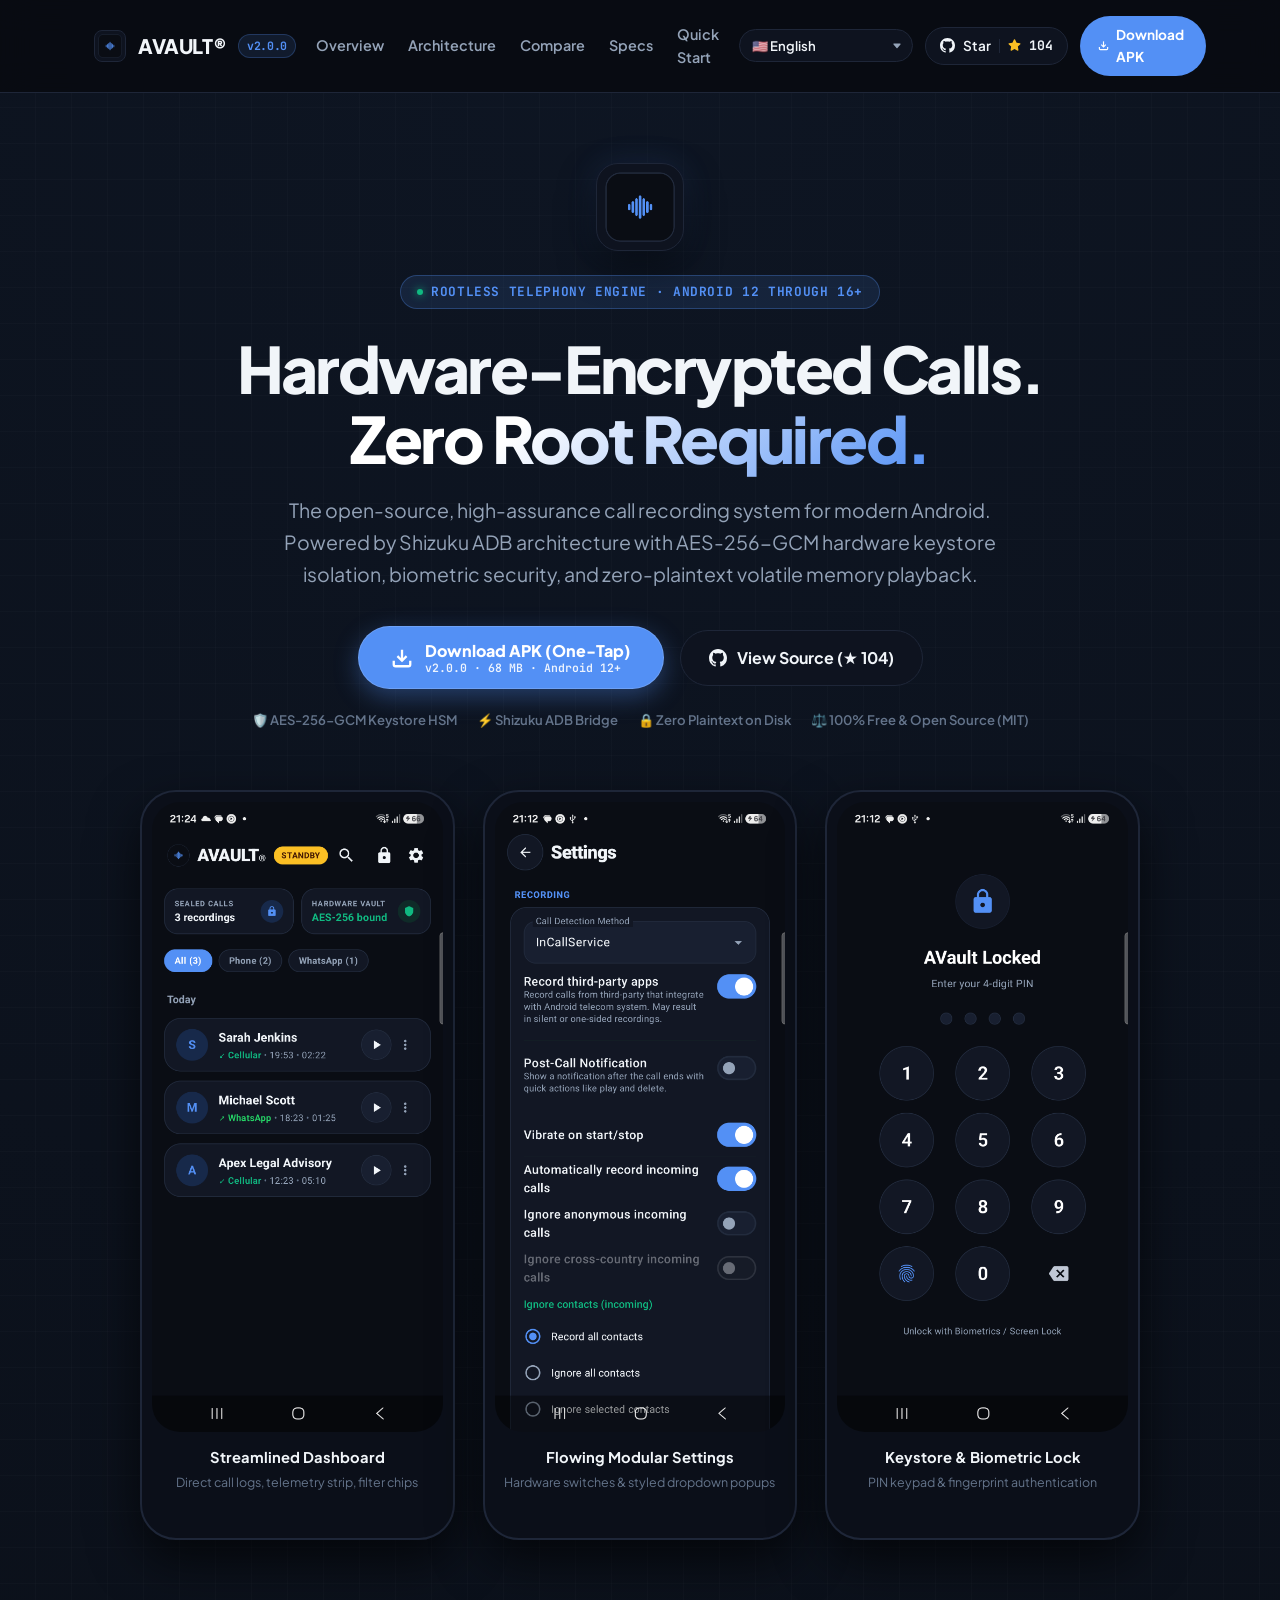
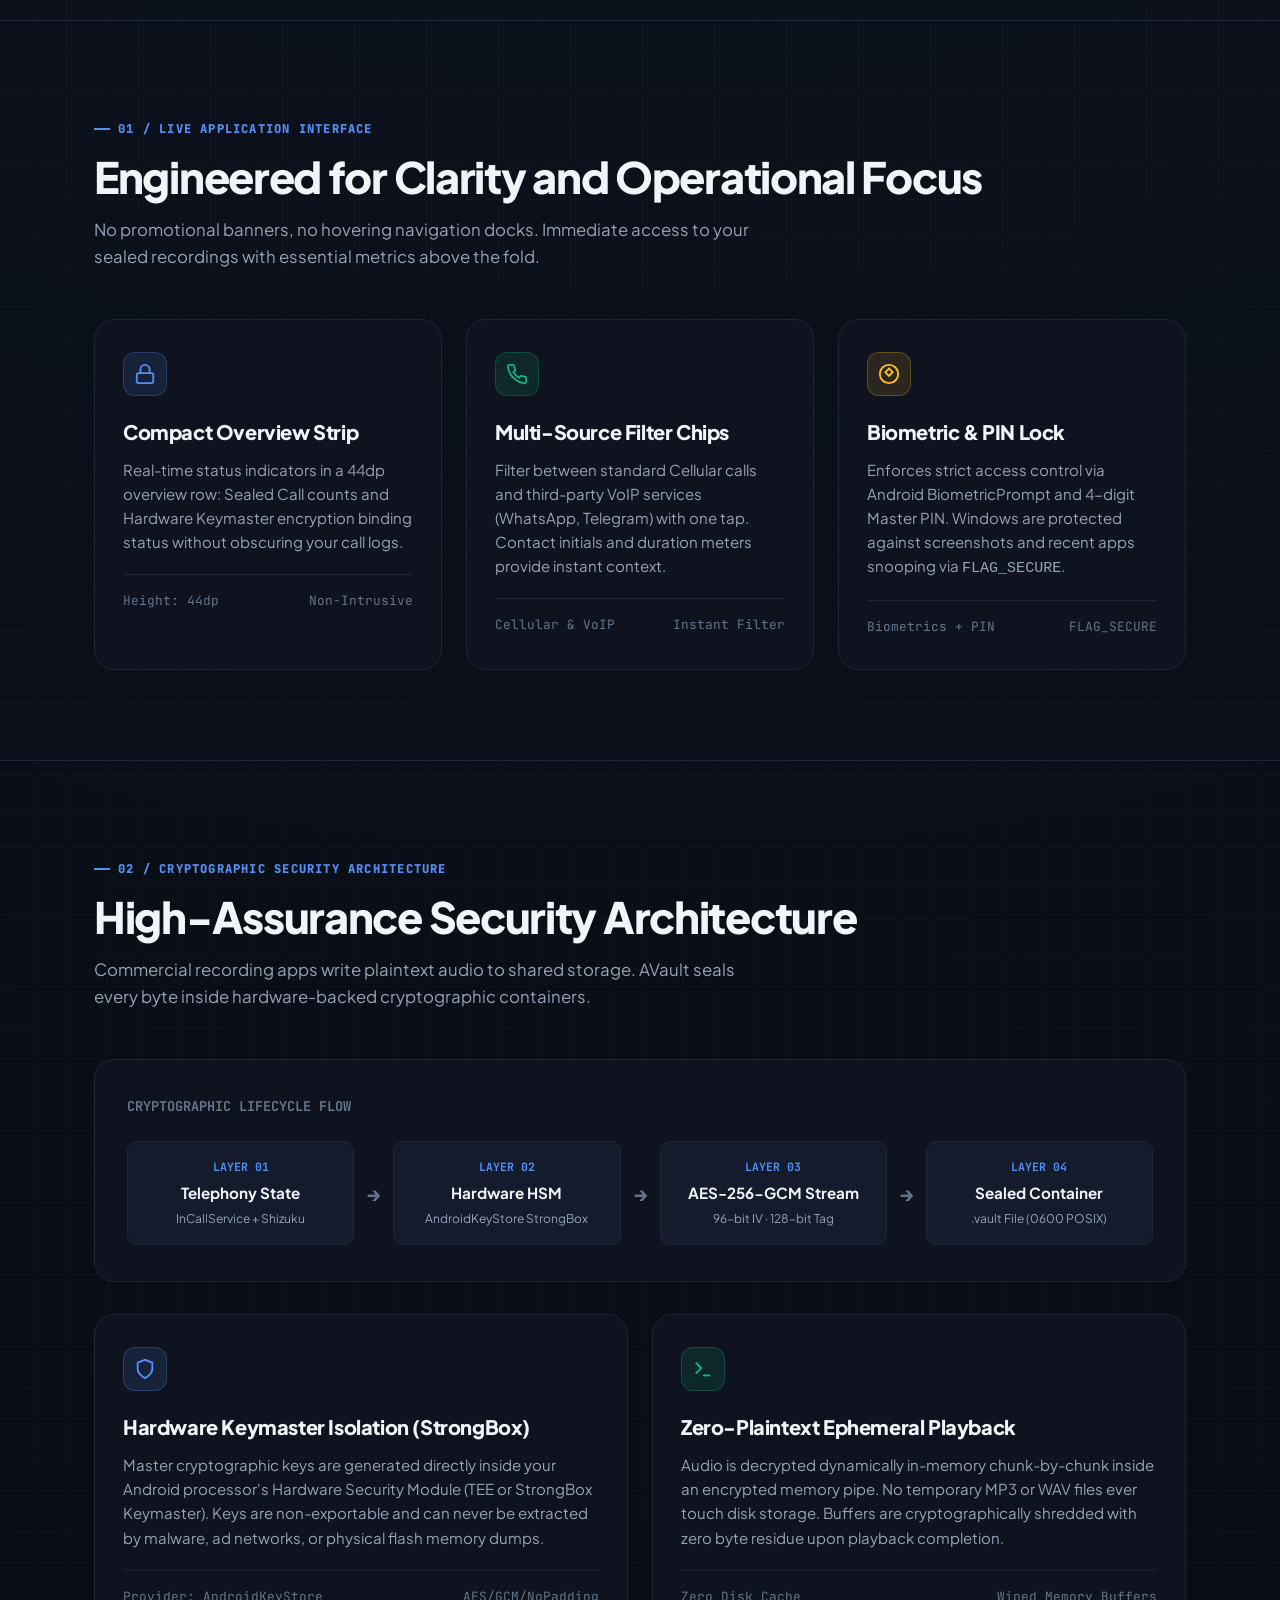
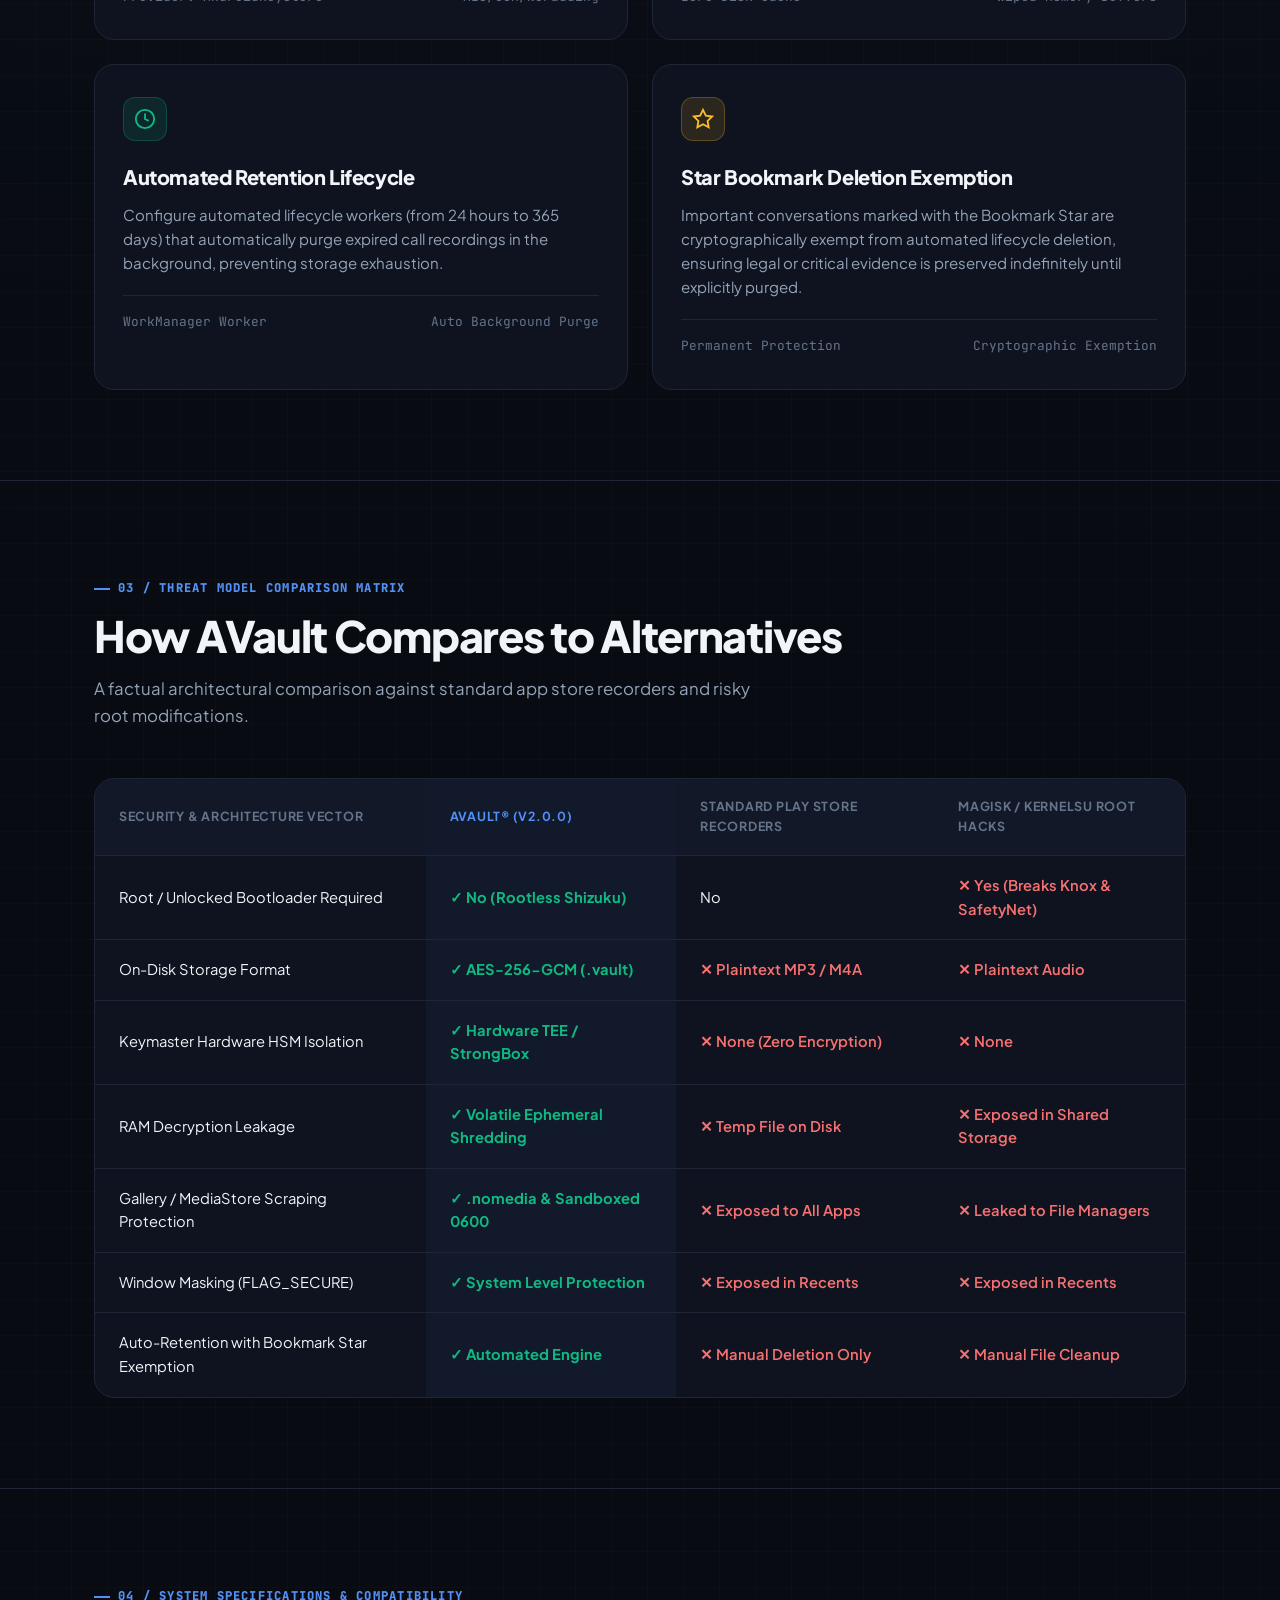
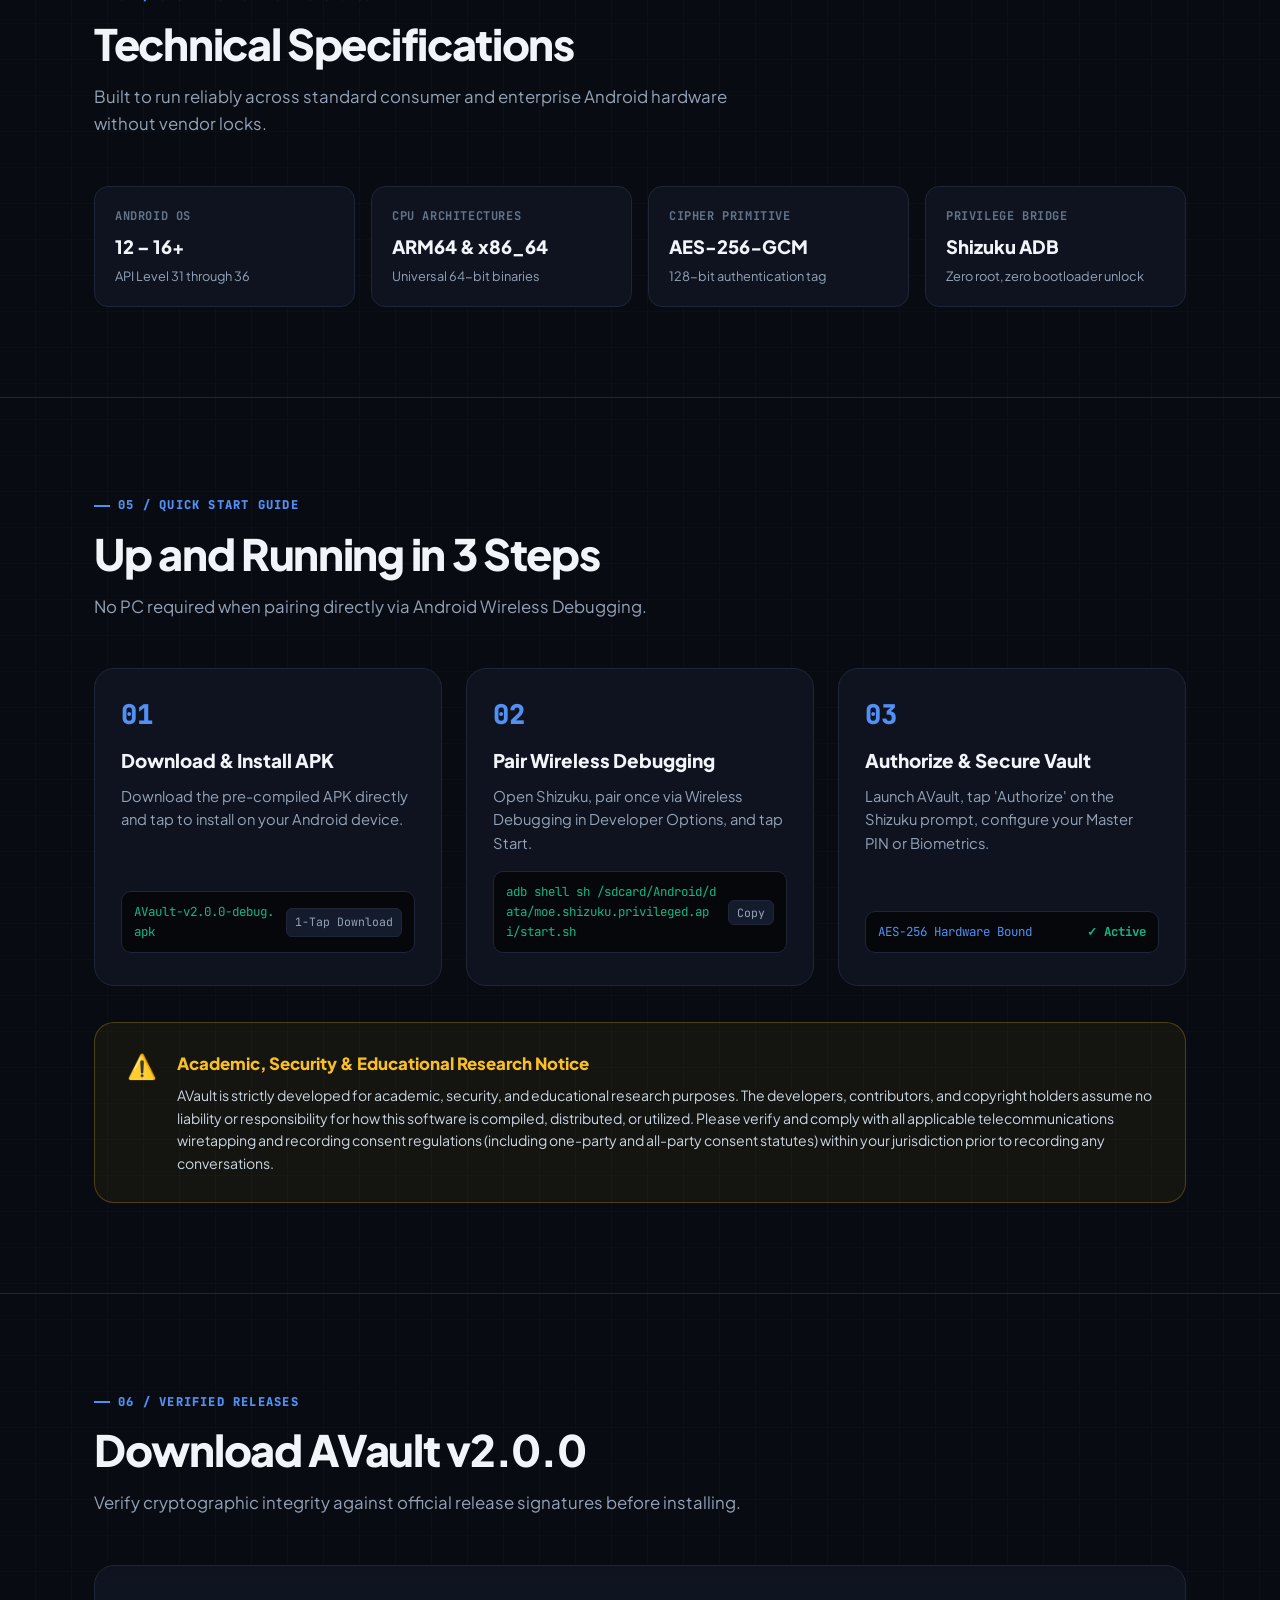
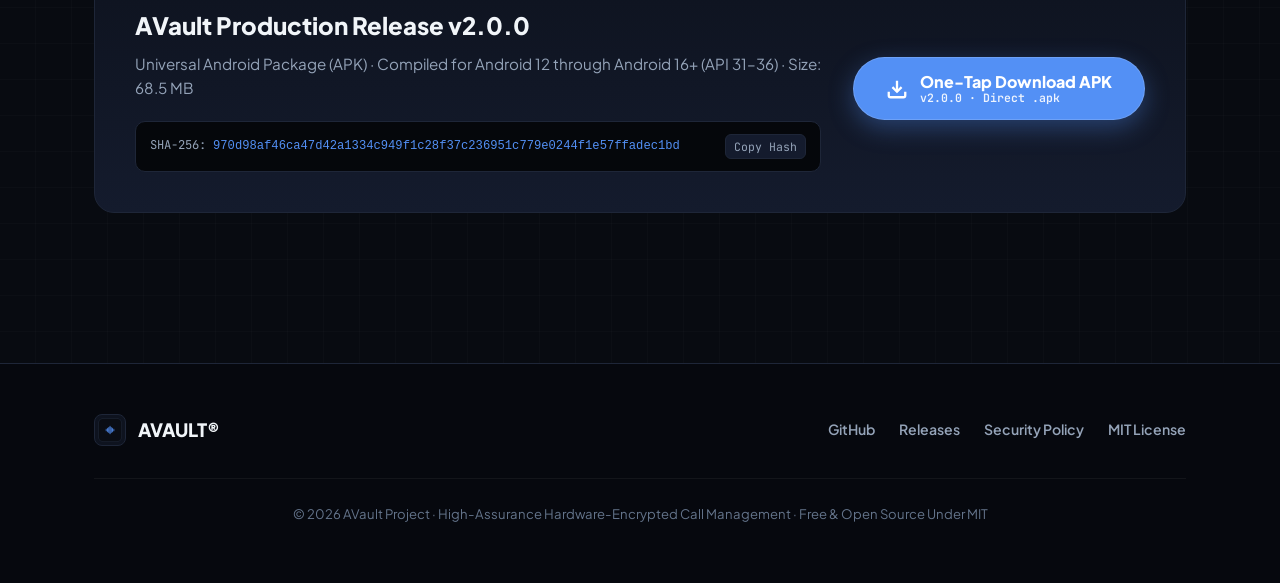
==== commit e7cdb736: "feat(i18n): add 24 major languages, IP-based country auto-detection, RTL support and manual language" ====
--- a/docs/index.html
+++ b/docs/index.html
@@ -891,7 +891,61 @@
         display: none;
       }
     }
+
+    /* Language Selector */
+    .lang-select {
+      background: var(--bg-card);
+      color: var(--text-main);
+      border: 1px solid var(--border-color);
+      border-radius: var(--radius-pill);
+      padding: 7px 28px 7px 12px;
+      font-size: 0.82rem;
+      font-weight: 600;
+      font-family: inherit;
+      cursor: pointer;
+      outline: none;
+      transition: all 0.2s ease;
+      appearance: none;
+      -webkit-appearance: none;
+      background-image: url("data:image/svg+xml,%3Csvg xmlns='http://www.w3.org/2000/svg' width='10' height='10' fill='%2394A3B8' viewBox='0 0 16 16'%3E%3Cpath d='M7.247 11.14 2.451 5.658C1.885 5.013 2.345 4 3.204 4h9.592a1 1 0 0 1 .753 1.659l-4.796 5.48a1 1 0 0 1-1.506 0z'/%3E%3C/svg%3E");
+      background-repeat: no-repeat;
+      background-position: right 10px center;
+    }
+    .lang-select:hover {
+      background-color: var(--bg-card-elevated);
+      border-color: var(--border-hover);
+    }
+    .lang-select option {
+      background: #0E131F;
+      color: #F1F5F9;
+    }
+
+    /* RTL Support for Arabic, Persian, Hebrew */
+    [dir="rtl"] {
+      text-align: right;
+    }
+    [dir="rtl"] .section-kicker::before {
+      margin-left: 8px;
+      margin-right: 0;
+    }
+    [dir="rtl"] .pipeline-arrow {
+      transform: scaleX(-1);
+    }
+    [dir="rtl"] table {
+      text-align: right;
+    }
+    [dir="rtl"] th, [dir="rtl"] td {
+      text-align: right;
+    }
+    [dir="rtl"] .btn-download-primary .btn-text-block {
+      text-align: right;
+    }
+    [dir="rtl"] .lang-select {
+      background-position: left 10px center;
+      padding: 7px 12px 7px 28px;
+    }
   </style>
+  <script src="i18n.js" defer></script>
 </head>
 <body>
 
@@ -907,18 +961,19 @@
       </a>
 
       <div class="nav-links">
-        <a href="#overview">Overview</a>
-        <a href="#architecture">Architecture</a>
-        <a href="#comparison">Compare</a>
-        <a href="#specifications">Specs</a>
-        <a href="#setup">Quick Start</a>
+        <a href="#overview" data-i18n="nav_overview">Overview</a>
+        <a href="#architecture" data-i18n="nav_architecture">Architecture</a>
+        <a href="#comparison" data-i18n="nav_compare">Compare</a>
+        <a href="#specifications" data-i18n="nav_specs">Specs</a>
+        <a href="#setup" data-i18n="nav_setup">Quick Start</a>
       </div>
 
       <div class="nav-actions">
+        <select id="lang-select" class="lang-select" aria-label="Select Language"></select>
         <!-- Live GitHub Star Count Widget -->
         <a href="https://github.com/arpanjot-coding/AVault" target="_blank" rel="noopener" class="gh-star-btn" title="Star AVault on GitHub">
           <svg class="gh-icon" viewBox="0 0 16 16"><path d="M8 0c4.42 0 8 3.58 8 8a8.013 8.013 0 0 1-5.45 7.59c-.4.08-.55-.17-.55-.38 0-.27.01-1.13.01-2.2 0-.75-.25-1.23-.54-1.48 1.78-.2 3.65-.88 3.65-3.95 0-.88-.31-1.59-.82-2.15.08-.2.36-1.02-.08-2.12 0 0-.67-.22-2.2.82-.64-.18-1.32-.27-2-.27-.68 0-1.36.09-2 .27-1.53-1.03-2.2-.82-2.2-.82-.44 1.1-.16 1.92-.08 2.12-.51.56-.82 1.28-.82 2.15 0 3.06 1.86 3.75 3.64 3.95-.23.2-.44.55-.51 1.07-.46.21-1.61.55-2.33-.66-.15-.24-.6-.83-1.23-.82-.67.01-.27.38.01.53.34.19.73.9.82 1.13.16.45.68 1.31 2.69.94 0 .67.01 1.3.01 1.49 0 .21-.15.45-.55.38A7.995 7.995 0 0 1 0 8c0-4.42 3.58-8 8-8Z"/></svg>
-          <span>Star</span>
+          <span data-i18n="nav_star">Star</span>
           <span class="gh-sep"></span>
           <svg class="star-icon" viewBox="0 0 16 16"><path d="M8 .25a.75.75 0 0 1 .673.418l1.882 3.815 4.21.612a.75.75 0 0 1 .416 1.279l-3.046 2.97.719 4.192a.751.751 0 0 1-1.088.791L8 12.347l-3.766 1.98a.75.75 0 0 1-1.088-.79l.72-4.194L.818 6.374a.75.75 0 0 1 .416-1.28l4.21-.611L7.327.668A.75.75 0 0 1 8 .25Z"/></svg>
           <span id="gh-star-count" class="gh-count">104</span>
@@ -927,7 +982,7 @@
         <!-- One-Tap Download Button -->
         <a href="https://github.com/arpanjot-coding/AVault/releases/download/v2.0.0/AVault-v2.0.0-debug.apk" download="AVault-v2.0.0-debug.apk" class="btn-nav-download" title="Instant Direct APK Download">
           <svg width="15" height="15" viewBox="0 0 24 24" fill="none" stroke="currentColor" stroke-width="2.5"><path d="M21 15v4a2 2 0 0 1-2 2H5a2 2 0 0 1-2-2v-4"/><polyline points="7 10 12 15 17 10"/><line x1="12" y1="15" x2="12" y2="3"/></svg>
-          <span>Download APK</span>
+          <span data-i18n="nav_download">Download APK</span>
         </a>
       </div>
     </div>
@@ -947,14 +1002,14 @@
       <!-- Kicker Pill -->
       <div class="hero-badge-pill">
         <span class="dot"></span>
-        ROOTLESS TELEPHONY ENGINE · ANDROID 12 THROUGH 16+
+        <span data-i18n="hero_badge">ROOTLESS TELEPHONY ENGINE · ANDROID 12 THROUGH 16+</span>
       </div>
 
       <!-- Main Heading -->
-      <h1>Hardware-Encrypted Calls.<br><span class="gradient">Zero Root Required.</span></h1>
+      <h1><span data-i18n="hero_title_1">Hardware-Encrypted Calls.</span><br><span class="gradient" data-i18n="hero_title_2">Zero Root Required.</span></h1>
       
       <!-- Subtitle -->
-      <p>
+      <p data-i18n="hero_desc">
         The open-source, high-assurance call recording system for modern Android. Powered by Shizuku ADB architecture with AES-256-GCM hardware keystore isolation, biometric security, and zero-plaintext volatile memory playback.
       </p>
 
@@ -963,23 +1018,23 @@
         <a href="https://github.com/arpanjot-coding/AVault/releases/download/v2.0.0/AVault-v2.0.0-debug.apk" download="AVault-v2.0.0-debug.apk" class="btn-download-primary" title="Instant One-Tap Download">
           <svg width="22" height="22" viewBox="0 0 24 24" fill="none" stroke="currentColor" stroke-width="2.5"><path d="M21 15v4a2 2 0 0 1-2 2H5a2 2 0 0 1-2-2v-4"/><polyline points="7 10 12 15 17 10"/><line x1="12" y1="15" x2="12" y2="3"/></svg>
           <div class="btn-text-block">
-            <span class="btn-title">Download APK (One-Tap)</span>
-            <span class="btn-sub">v2.0.0 · 68 MB · Android 12+</span>
+            <span class="btn-title" data-i18n="hero_cta_download">Download APK (One-Tap)</span>
+            <span class="btn-sub" data-i18n="hero_cta_sub">v2.0.0 · 68 MB · Android 12+</span>
           </div>
         </a>
 
         <a href="https://github.com/arpanjot-coding/AVault" target="_blank" rel="noopener" class="btn-hero-secondary">
           <svg width="18" height="18" viewBox="0 0 16 16" fill="currentColor"><path d="M8 0c4.42 0 8 3.58 8 8a8.013 8.013 0 0 1-5.45 7.59c-.4.08-.55-.17-.55-.38 0-.27.01-1.13.01-2.2 0-.75-.25-1.23-.54-1.48 1.78-.2 3.65-.88 3.65-3.95 0-.88-.31-1.59-.82-2.15.08-.2.36-1.02-.08-2.12 0 0-.67-.22-2.2.82-.64-.18-1.32-.27-2-.27-.68 0-1.36.09-2 .27-1.53-1.03-2.2-.82-2.2-.82-.44 1.1-.16 1.92-.08 2.12-.51.56-.82 1.28-.82 2.15 0 3.06 1.86 3.75 3.64 3.95-.23.2-.44.55-.51 1.07-.46.21-1.61.55-2.33-.66-.15-.24-.6-.83-1.23-.82-.67.01-.27.38.01.53.34.19.73.9.82 1.13.16.45.68 1.31 2.69.94 0 .67.01 1.3.01 1.49 0 .21-.15.45-.55.38A7.995 7.995 0 0 1 0 8c0-4.42 3.58-8 8-8Z"/></svg>
-          <span>View Source (★ 104)</span>
+          <span data-i18n="hero_cta_source">View Source (★ 104)</span>
         </a>
       </div>
 
       <!-- Trust Meta Indicators -->
       <div class="trust-badges">
-        <span>🛡️ AES-256-GCM Keystore HSM</span>
-        <span>⚡ Shizuku ADB Bridge</span>
-        <span>🔒 Zero Plaintext on Disk</span>
-        <span>⚖️ 100% Free & Open Source (MIT)</span>
+        <span data-i18n="trust_keystore">🛡️ AES-256-GCM Keystore HSM</span>
+        <span data-i18n="trust_shizuku">⚡ Shizuku ADB Bridge</span>
+        <span data-i18n="trust_zero_disk">🔒 Zero Plaintext on Disk</span>
+        <span data-i18n="trust_license">⚖️ 100% Free & Open Source (MIT)</span>
       </div>
 
       <!-- Live Samsung Galaxy A26 Physical Device Showcase -->
@@ -991,8 +1046,8 @@
               <img src="screenshot_dashboard.png" alt="AVault Streamlined Dashboard on Android 16">
             </div>
             <div class="device-caption">
-              <h4>Streamlined Dashboard</h4>
-              <p>Direct call logs, telemetry strip, filter chips</p>
+              <h4 data-i18n="mockup_dash_title">Streamlined Dashboard</h4>
+              <p data-i18n="mockup_dash_desc">Direct call logs, telemetry strip, filter chips</p>
             </div>
           </div>
 
@@ -1001,8 +1056,8 @@
               <img src="screenshot_settings.png" alt="AVault Flowing Settings & Controls">
             </div>
             <div class="device-caption">
-              <h4>Flowing Modular Settings</h4>
-              <p>Hardware switches & styled dropdown popups</p>
+              <h4 data-i18n="mockup_settings_title">Flowing Modular Settings</h4>
+              <p data-i18n="mockup_settings_desc">Hardware switches & styled dropdown popups</p>
             </div>
           </div>
 
@@ -1011,8 +1066,8 @@
               <img src="screenshot_lock.png" alt="AVault Hardware-Backed Biometric Lock">
             </div>
             <div class="device-caption">
-              <h4>Keystore & Biometric Lock</h4>
-              <p>PIN keypad & fingerprint authentication</p>
+              <h4 data-i18n="mockup_lock_title">Keystore & Biometric Lock</h4>
+              <p data-i18n="mockup_lock_desc">PIN keypad & fingerprint authentication</p>
             </div>
           </div>
 
@@ -1027,9 +1082,9 @@
     <div class="container">
       
       <div class="section-header">
-        <div class="section-kicker">01 / LIVE APPLICATION INTERFACE</div>
-        <h2>Engineered for Clarity and Operational Focus</h2>
-        <p>No promotional banners, no hovering navigation docks. Immediate access to your sealed recordings with essential metrics above the fold.</p>
+        <div class="section-kicker" data-i18n="s1_kicker">01 / LIVE APPLICATION INTERFACE</div>
+        <h2 data-i18n="s1_title">Engineered for Clarity and Operational Focus</h2>
+        <p data-i18n="s1_desc">No promotional banners, no hovering navigation docks. Immediate access to your sealed recordings with essential metrics above the fold.</p>
       </div>
 
       <div class="grid-3">
@@ -1038,13 +1093,13 @@
           <div class="card-icon-pill">
             <svg width="22" height="22" viewBox="0 0 24 24" fill="none" stroke="currentColor" stroke-width="2"><rect x="3" y="11" width="18" height="11" rx="2" ry="2"/><path d="M7 11V7a5 5 0 0 1 10 0v4"/></svg>
           </div>
-          <h3>Compact Overview Strip</h3>
+          <h3 data-i18n="s1_card1_title">Compact Overview Strip</h3>
           <p>
             Real-time status indicators in a 44dp overview row: Sealed Call counts and Hardware Keymaster encryption binding status without obscuring your call logs.
           </p>
           <div class="card-meta">
-            <span>Height: 44dp</span>
-            <span>Non-Intrusive</span>
+            <span data-i18n="s1_card1_m1">Height: 44dp</span>
+            <span data-i18n="s1_card1_m2">Non-Intrusive</span>
           </div>
         </div>
 
@@ -1052,13 +1107,13 @@
           <div class="card-icon-pill green">
             <svg width="22" height="22" viewBox="0 0 24 24" fill="none" stroke="currentColor" stroke-width="2"><path d="M22 16.92v3a2 2 0 0 1-2.18 2 19.79 19.79 0 0 1-8.63-3.07 19.5 19.5 0 0 1-6-6 19.79 19.79 0 0 1-3.07-8.67A2 2 0 0 1 4.11 2h3a2 2 0 0 1 2 1.72 12.84 12.84 0 0 0 .7 2.81 2 2 0 0 1-.45 2.11L8.09 9.91a16 16 0 0 0 6 6l1.27-1.27a2 2 0 0 1 2.11-.45 12.84 12.84 0 0 0 2.81.7A2 2 0 0 1 22 16.92z"/></svg>
           </div>
-          <h3>Multi-Source Filter Chips</h3>
+          <h3 data-i18n="s1_card2_title">Multi-Source Filter Chips</h3>
           <p>
             Filter between standard Cellular calls and third-party VoIP services (WhatsApp, Telegram) with one tap. Contact initials and duration meters provide instant context.
           </p>
           <div class="card-meta">
-            <span>Cellular & VoIP</span>
-            <span>Instant Filter</span>
+            <span data-i18n="s1_card2_m1">Cellular & VoIP</span>
+            <span data-i18n="s1_card2_m2">Instant Filter</span>
           </div>
         </div>
 
@@ -1066,12 +1121,12 @@
           <div class="card-icon-pill amber">
             <svg width="22" height="22" viewBox="0 0 24 24" fill="none" stroke="currentColor" stroke-width="2"><circle cx="12" cy="12" r="10"/><path d="m12 6 4 4-4 4-4-4 4-4Z"/></svg>
           </div>
-          <h3>Biometric & PIN Lock</h3>
+          <h3 data-i18n="s1_card3_title">Biometric & PIN Lock</h3>
           <p>
             Enforces strict access control via Android BiometricPrompt and 4-digit Master PIN. Windows are protected against screenshots and recent apps snooping via <code>FLAG_SECURE</code>.
           </p>
           <div class="card-meta">
-            <span>Biometrics + PIN</span>
+            <span data-i18n="s1_card3_m1">Biometrics + PIN</span>
             <span>FLAG_SECURE</span>
           </div>
         </div>
@@ -1086,9 +1141,9 @@
     <div class="container">
       
       <div class="section-header">
-        <div class="section-kicker">02 / CRYPTOGRAPHIC SECURITY ARCHITECTURE</div>
-        <h2>High-Assurance Security Architecture</h2>
-        <p>Commercial recording apps write plaintext audio to shared storage. AVault seals every byte inside hardware-backed cryptographic containers.</p>
+        <div class="section-kicker" data-i18n="s2_kicker">02 / CRYPTOGRAPHIC SECURITY ARCHITECTURE</div>
+        <h2 data-i18n="s2_title">High-Assurance Security Architecture</h2>
+        <p data-i18n="s2_desc">Commercial recording apps write plaintext audio to shared storage. AVault seals every byte inside hardware-backed cryptographic containers.</p>
       </div>
 
       <!-- Architectural Data Flow Diagram -->
@@ -1129,7 +1184,7 @@
           <div class="card-icon-pill">
             <svg width="22" height="22" viewBox="0 0 24 24" fill="none" stroke="currentColor" stroke-width="2"><path d="M12 22s8-4 8-10V5l-8-3-8 3v7c0 6 8 10 8 10z"/></svg>
           </div>
-          <h3>Hardware Keymaster Isolation (StrongBox)</h3>
+          <h3 data-i18n="s2_card1_title">Hardware Keymaster Isolation (StrongBox)</h3>
           <p>
             Master cryptographic keys are generated directly inside your Android processor's Hardware Security Module (TEE or StrongBox Keymaster). Keys are non-exportable and can never be extracted by malware, ad networks, or physical flash memory dumps.
           </p>
@@ -1143,7 +1198,7 @@
           <div class="card-icon-pill green">
             <svg width="22" height="22" viewBox="0 0 24 24" fill="none" stroke="currentColor" stroke-width="2"><polyline points="4 17 10 11 4 5"/><line x1="12" y1="19" x2="20" y2="19"/></svg>
           </div>
-          <h3>Zero-Plaintext Ephemeral Playback</h3>
+          <h3 data-i18n="s2_card2_title">Zero-Plaintext Ephemeral Playback</h3>
           <p>
             Audio is decrypted dynamically in-memory chunk-by-chunk inside an encrypted memory pipe. No temporary MP3 or WAV files ever touch disk storage. Buffers are cryptographically shredded with zero byte residue upon playback completion.
           </p>
@@ -1157,7 +1212,7 @@
           <div class="card-icon-pill green">
             <svg width="22" height="22" viewBox="0 0 24 24" fill="none" stroke="currentColor" stroke-width="2"><circle cx="12" cy="12" r="10"/><polyline points="12 6 12 12 16 14"/></svg>
           </div>
-          <h3>Automated Retention Lifecycle</h3>
+          <h3 data-i18n="s2_card3_title">Automated Retention Lifecycle</h3>
           <p>
             Configure automated lifecycle workers (from 24 hours to 365 days) that automatically purge expired call recordings in the background, preventing storage exhaustion.
           </p>
@@ -1171,7 +1226,7 @@
           <div class="card-icon-pill amber">
             <svg width="22" height="22" viewBox="0 0 24 24" fill="none" stroke="currentColor" stroke-width="2"><polygon points="12 2 15.09 8.26 22 9.27 17 14.14 18.18 21.02 12 17.77 5.82 21.02 7 14.14 2 9.27 8.91 8.26 12 2"/></svg>
           </div>
-          <h3>Star Bookmark Deletion Exemption</h3>
+          <h3 data-i18n="s2_card4_title">Star Bookmark Deletion Exemption</h3>
           <p>
             Important conversations marked with the Bookmark Star are cryptographically exempt from automated lifecycle deletion, ensuring legal or critical evidence is preserved indefinitely until explicitly purged.
           </p>
@@ -1191,19 +1246,19 @@
     <div class="container">
       
       <div class="section-header">
-        <div class="section-kicker">03 / THREAT MODEL COMPARISON MATRIX</div>
-        <h2>How AVault Compares to Alternatives</h2>
-        <p>A factual architectural comparison against standard app store recorders and risky root modifications.</p>
+        <div class="section-kicker" data-i18n="s3_kicker">03 / THREAT MODEL COMPARISON MATRIX</div>
+        <h2 data-i18n="s3_title">How AVault Compares to Alternatives</h2>
+        <p data-i18n="s3_desc">A factual architectural comparison against standard app store recorders and risky root modifications.</p>
       </div>
 
       <div class="table-container">
         <table>
           <thead>
             <tr>
-              <th>Security & Architecture Vector</th>
+              <th data-i18n="s3_th_vector">Security & Architecture Vector</th>
               <th class="highlight-col">AVAULT® (v2.0.0)</th>
-              <th>Standard Play Store Recorders</th>
-              <th>Magisk / KernelSU Root Hacks</th>
+              <th data-i18n="s3_th_standard">Standard Play Store Recorders</th>
+              <th data-i18n="s3_th_root">Magisk / KernelSU Root Hacks</th>
             </tr>
           </thead>
           <tbody>
@@ -1261,35 +1316,35 @@
     <div class="container">
       
       <div class="section-header">
-        <div class="section-kicker">04 / SYSTEM SPECIFICATIONS & COMPATIBILITY</div>
-        <h2>Technical Specifications</h2>
-        <p>Built to run reliably across standard consumer and enterprise Android hardware without vendor locks.</p>
+        <div class="section-kicker" data-i18n="s4_kicker">04 / SYSTEM SPECIFICATIONS & COMPATIBILITY</div>
+        <h2 data-i18n="s4_title">Technical Specifications</h2>
+        <p data-i18n="s4_desc">Built to run reliably across standard consumer and enterprise Android hardware without vendor locks.</p>
       </div>
 
       <div class="specs-grid">
         
         <div class="spec-box">
-          <div class="spec-label">Android OS</div>
+          <div class="spec-label" data-i18n="s4_box1_lbl">Android OS</div>
           <div class="spec-value">12 – 16+</div>
-          <div class="spec-desc">API Level 31 through 36</div>
+          <div class="spec-desc" data-i18n="s4_box1_desc">API Level 31 through 36</div>
         </div>
 
         <div class="spec-box">
-          <div class="spec-label">CPU Architectures</div>
+          <div class="spec-label" data-i18n="s4_box2_lbl">CPU Architectures</div>
           <div class="spec-value">ARM64 & x86_64</div>
-          <div class="spec-desc">Universal 64-bit binaries</div>
+          <div class="spec-desc" data-i18n="s4_box2_desc">Universal 64-bit binaries</div>
         </div>
 
         <div class="spec-box">
-          <div class="spec-label">Cipher Primitive</div>
+          <div class="spec-label" data-i18n="s4_box3_lbl">Cipher Primitive</div>
           <div class="spec-value">AES-256-GCM</div>
-          <div class="spec-desc">128-bit authentication tag</div>
+          <div class="spec-desc" data-i18n="s4_box3_desc">128-bit authentication tag</div>
         </div>
 
         <div class="spec-box">
-          <div class="spec-label">Privilege Bridge</div>
+          <div class="spec-label" data-i18n="s4_box4_lbl">Privilege Bridge</div>
           <div class="spec-value">Shizuku ADB</div>
-          <div class="spec-desc">Zero root, zero bootloader unlock</div>
+          <div class="spec-desc" data-i18n="s4_box4_desc">Zero root, zero bootloader unlock</div>
         </div>
 
       </div>
@@ -1302,9 +1357,9 @@
     <div class="container">
       
       <div class="section-header">
-        <div class="section-kicker">05 / QUICK START GUIDE</div>
-        <h2>Up and Running in 3 Steps</h2>
-        <p>No PC required when pairing directly via Android Wireless Debugging.</p>
+        <div class="section-kicker" data-i18n="s5_kicker">05 / QUICK START GUIDE</div>
+        <h2 data-i18n="s5_title">Up and Running in 3 Steps</h2>
+        <p data-i18n="s5_desc">No PC required when pairing directly via Android Wireless Debugging.</p>
       </div>
 
       <div class="steps-grid">
@@ -1312,32 +1367,32 @@
         <div class="step-card">
           <div>
             <div class="step-badge">01</div>
-            <h3>Download & Install APK</h3>
-            <p>Download the pre-compiled APK directly and tap to install on your Android device.</p>
+            <h3 data-i18n="s5_step1_title">Download & Install APK</h3>
+            <p data-i18n="s5_step1_desc">Download the pre-compiled APK directly and tap to install on your Android device.</p>
           </div>
           <div class="code-block">
             <span>AVault-v2.0.0-debug.apk</span>
-            <a href="https://github.com/arpanjot-coding/AVault/releases/download/v2.0.0/AVault-v2.0.0-debug.apk" download="AVault-v2.0.0-debug.apk" class="copy-button" style="text-decoration:none;">1-Tap Download</a>
+            <a href="https://github.com/arpanjot-coding/AVault/releases/download/v2.0.0/AVault-v2.0.0-debug.apk" download="AVault-v2.0.0-debug.apk" class="copy-button" style="text-decoration:none;"><span data-i18n="s5_step1_btn">1-Tap Download</span></a>
           </div>
         </div>
 
         <div class="step-card">
           <div>
             <div class="step-badge">02</div>
-            <h3>Pair Wireless Debugging</h3>
-            <p>Open Shizuku, pair once via Wireless Debugging in Developer Options, and tap Start.</p>
+            <h3 data-i18n="s5_step2_title">Pair Wireless Debugging</h3>
+            <p data-i18n="s5_step2_desc">Open Shizuku, pair once via Wireless Debugging in Developer Options, and tap Start.</p>
           </div>
           <div class="code-block">
             <span id="adb-cmd-text">adb shell sh /sdcard/Android/data/moe.shizuku.privileged.api/start.sh</span>
-            <button class="copy-button" onclick="copyAdbCmd(this)">Copy</button>
+            <button class="copy-button" onclick="copyAdbCmd(this)" data-i18n="s5_step2_btn">Copy</button>
           </div>
         </div>
 
         <div class="step-card">
           <div>
             <div class="step-badge">03</div>
-            <h3>Authorize & Secure Vault</h3>
-            <p>Launch AVault, tap "Authorize" on the Shizuku prompt, configure your Master PIN or Biometrics.</p>
+            <h3 data-i18n="s5_step3_title">Authorize & Secure Vault</h3>
+            <p data-i18n="s5_step3_desc">Launch AVault, tap "Authorize" on the Shizuku prompt, configure your Master PIN or Biometrics.</p>
           </div>
           <div class="code-block">
             <span style="color:var(--accent);">AES-256 Hardware Bound</span>
@@ -1351,7 +1406,7 @@
       <div class="disclaimer-card">
         <div class="disclaimer-icon">⚠️</div>
         <div>
-          <h4>Academic, Security & Educational Research Notice</h4>
+          <h4 data-i18n="s5_disclaimer_title">Academic, Security & Educational Research Notice</h4>
           <p>
             AVault is strictly developed for academic, security, and educational research purposes. The developers, contributors, and copyright holders assume no liability or responsibility for how this software is compiled, distributed, or utilized. Please verify and comply with all applicable telecommunications wiretapping and recording consent regulations (including one-party and all-party consent statutes) within your jurisdiction prior to recording any conversations.
           </p>
@@ -1366,19 +1421,19 @@
     <div class="container">
       
       <div class="section-header">
-        <div class="section-kicker">06 / VERIFIED RELEASES</div>
-        <h2>Download AVault v2.0.0</h2>
-        <p>Verify cryptographic integrity against official release signatures before installing.</p>
+        <div class="section-kicker" data-i18n="s6_kicker">06 / VERIFIED RELEASES</div>
+        <h2 data-i18n="s6_title">Download AVault v2.0.0</h2>
+        <p data-i18n="s6_desc">Verify cryptographic integrity against official release signatures before installing.</p>
       </div>
 
       <div class="release-hub">
         <div class="release-info">
-          <h3>AVault Production Release v2.0.0</h3>
-          <p>Universal Android Package (APK) · Compiled for Android 12 through Android 16+ (API 31–36) · Size: 68.5 MB</p>
+          <h3 data-i18n="s6_hub_title">AVault Production Release v2.0.0</h3>
+          <p data-i18n="s6_hub_desc">Universal Android Package (APK) · Compiled for Android 12 through Android 16+ (API 31–36) · Size: 68.5 MB</p>
           
           <div class="hash-display">
             <span>SHA-256: <code id="apk-sha256">970d98af46ca47d42a1334c949f1c28f37c236951c779e0244f1e57ffadec1bd</code></span>
-            <button class="copy-button" onclick="copyHash(this)">Copy Hash</button>
+            <button class="copy-button" onclick="copyHash(this)" data-i18n="s6_copy_hash">Copy Hash</button>
           </div>
         </div>
 
@@ -1386,8 +1441,8 @@
           <a href="https://github.com/arpanjot-coding/AVault/releases/download/v2.0.0/AVault-v2.0.0-debug.apk" download="AVault-v2.0.0-debug.apk" class="btn-download-primary" title="Instant Direct Download">
             <svg width="22" height="22" viewBox="0 0 24 24" fill="none" stroke="currentColor" stroke-width="2.5"><path d="M21 15v4a2 2 0 0 1-2 2H5a2 2 0 0 1-2-2v-4"/><polyline points="7 10 12 15 17 10"/><line x1="12" y1="15" x2="12" y2="3"/></svg>
             <div class="btn-text-block">
-              <span class="btn-title">One-Tap Download APK</span>
-              <span class="btn-sub">v2.0.0 · Direct .apk</span>
+              <span class="btn-title" data-i18n="s6_btn_download">One-Tap Download APK</span>
+              <span class="btn-sub" data-i18n="s6_btn_sub">v2.0.0 · Direct .apk</span>
             </div>
           </a>
         </div>
@@ -1414,7 +1469,7 @@
         </div>
       </div>
       <div class="footer-bottom">
-        © 2026 AVault Project · High-Assurance Hardware-Encrypted Call Management · Free & Open Source Under MIT
+        <span data-i18n="footer_rights">© 2026 AVault Project · High-Assurance Hardware-Encrypted Call Management · Free & Open Source Under MIT</span>
       </div>
     </div>
   </footer>
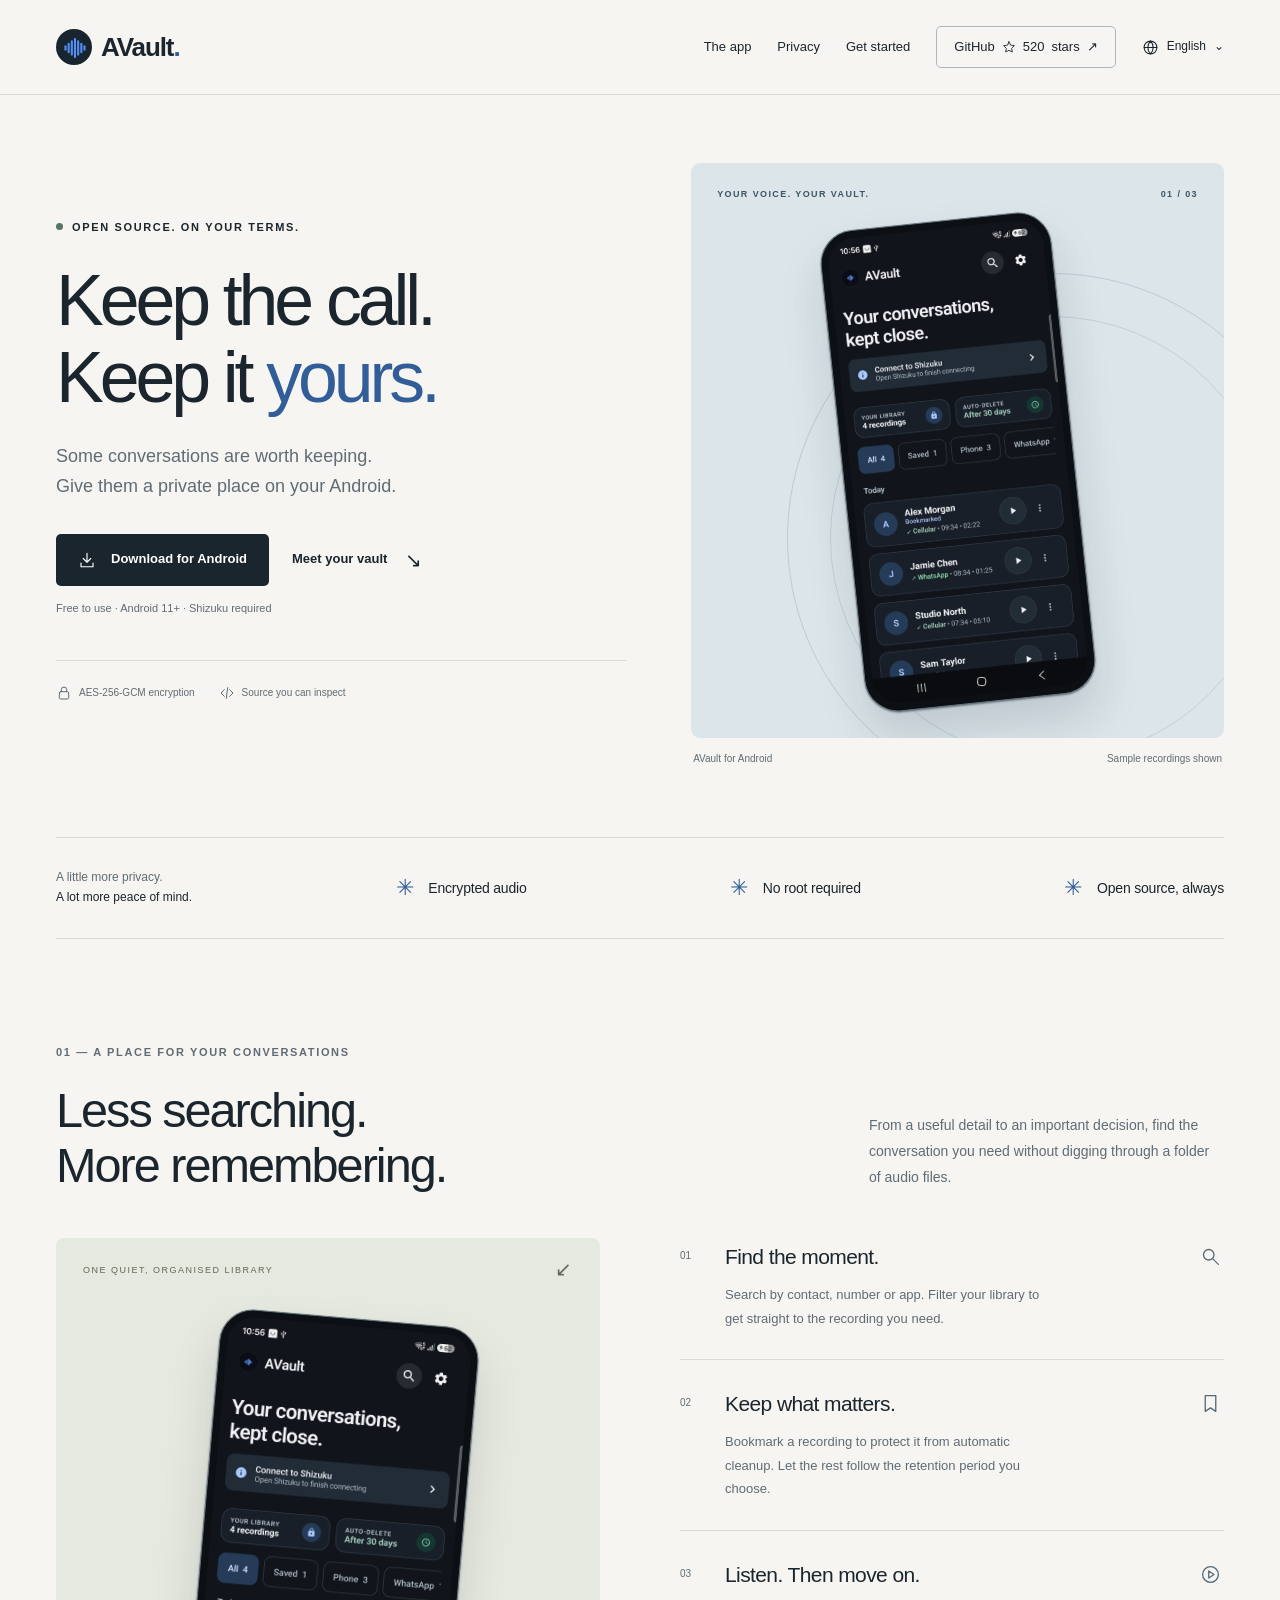
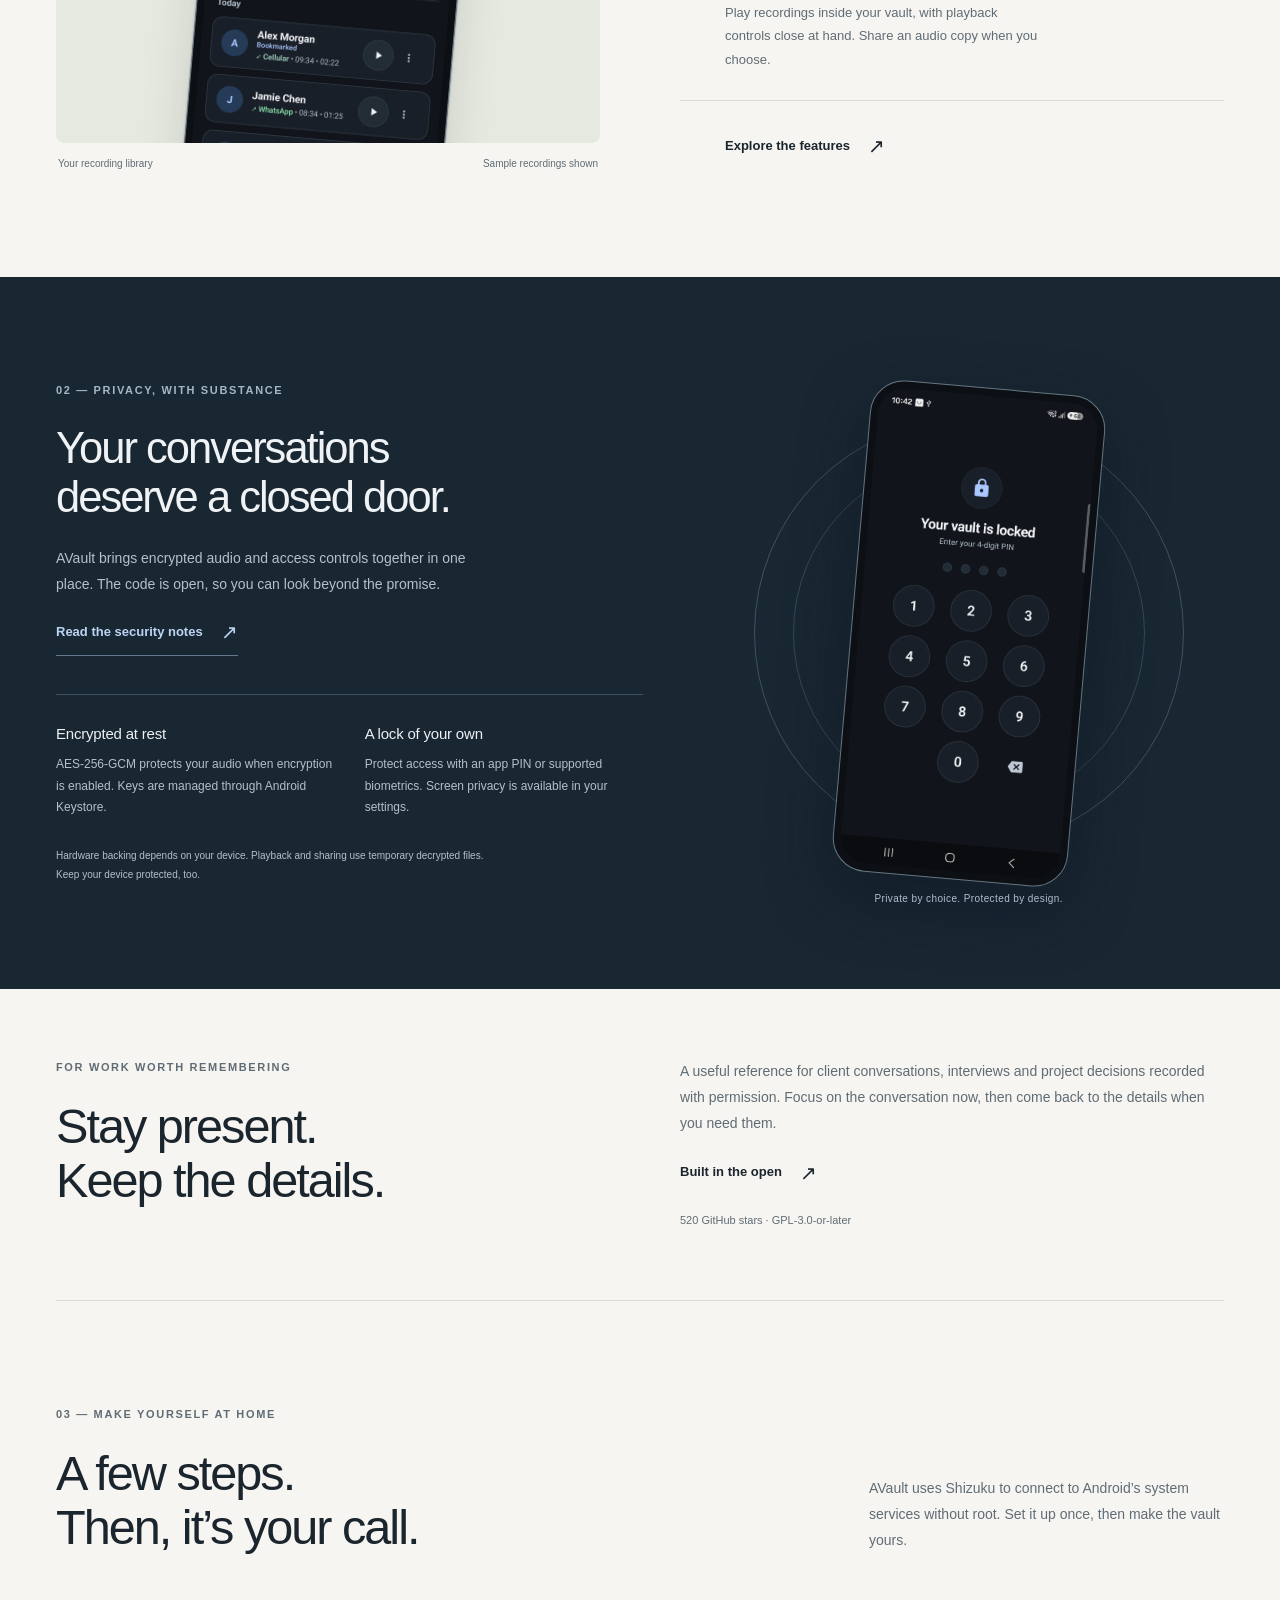
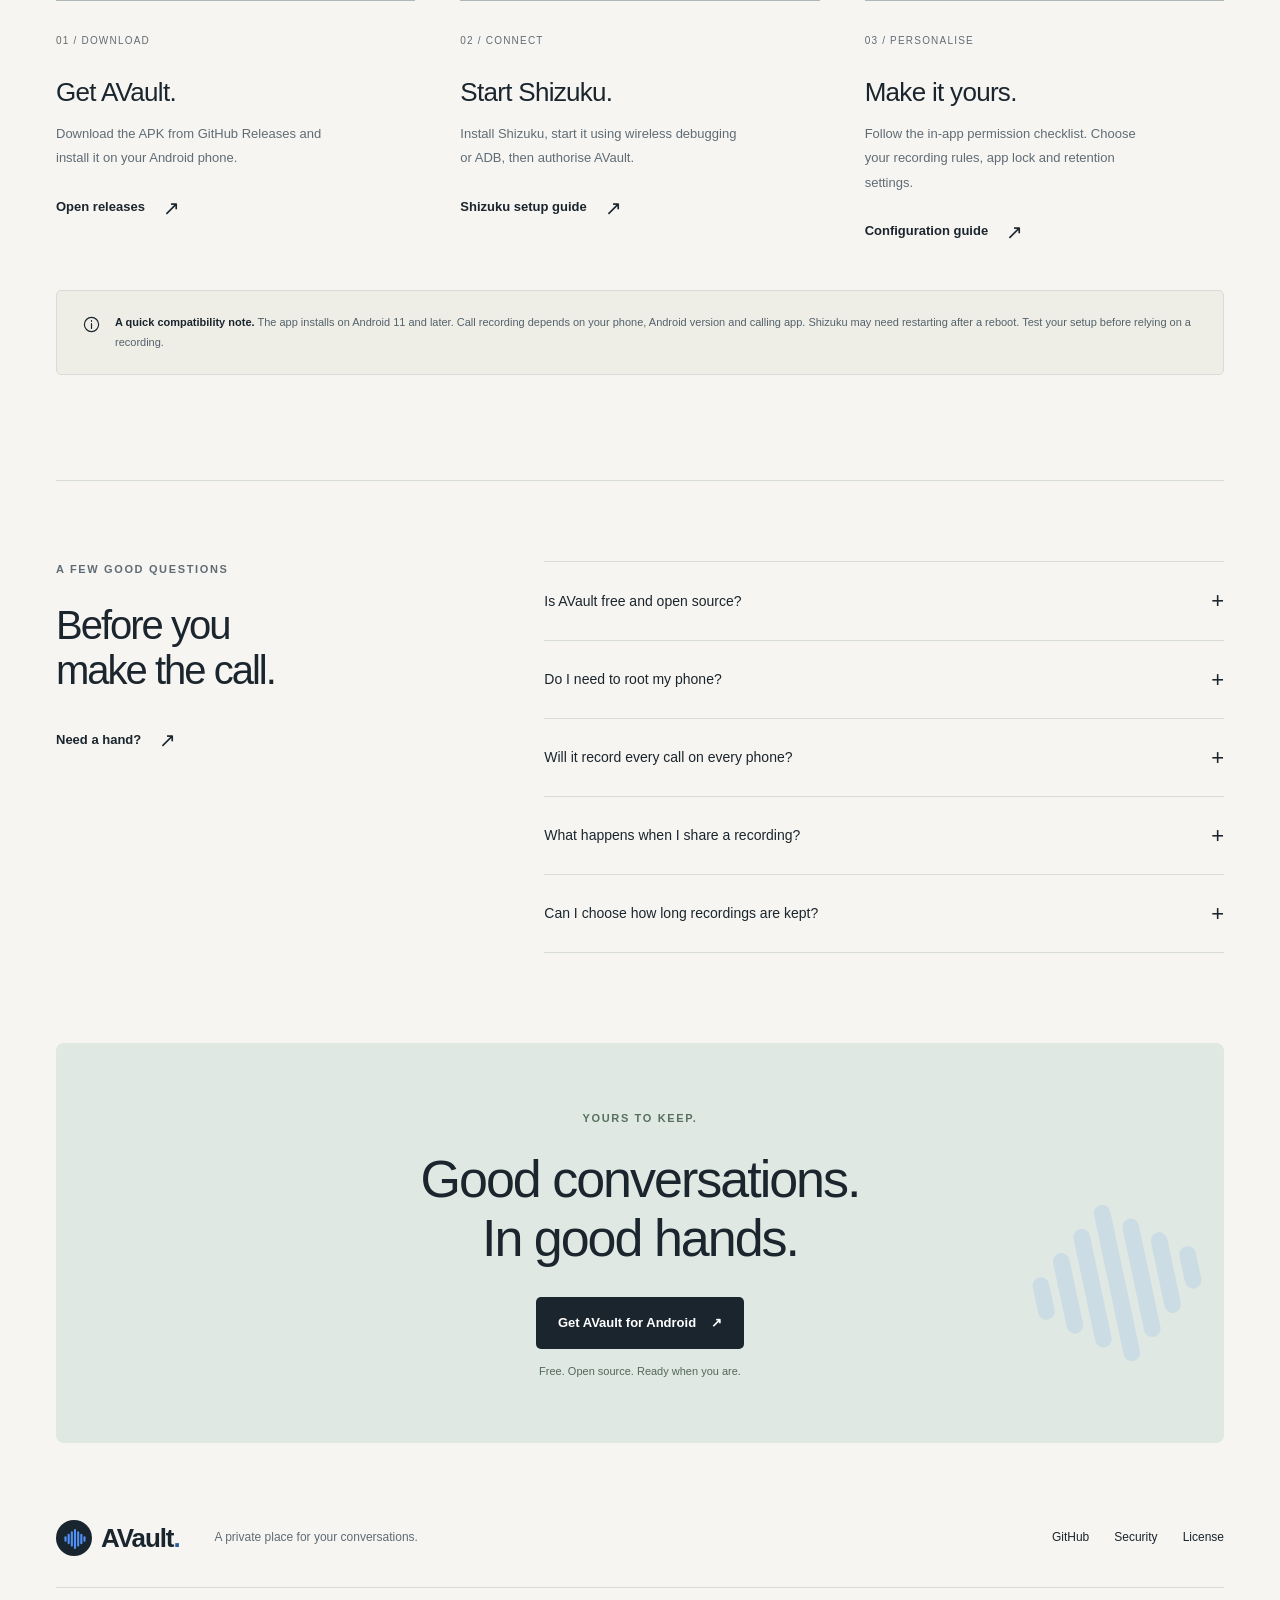
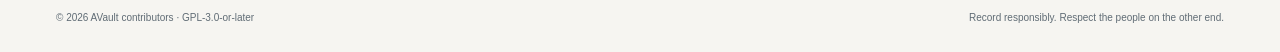
==== commit 2af43504: "Refresh AVault product site, app interface and multilingual SEO" ====
--- a/docs/index.html
+++ b/docs/index.html
@@ -1,1515 +1,132 @@
-<!DOCTYPE html>
-<html lang="en">
+<!doctype html>
+<html lang="en" dir="ltr">
 <head>
-  <meta charset="UTF-8">
-  <meta name="viewport" content="width=device-width, initial-scale=1.0">
-  <title>AVault® — Hardware-Encrypted Call Recorder for Android (No Root Required)</title>
-  
-  <!-- SEO Meta Tags -->
-  <meta name="description" content="AVault is the open-source, rootless call recorder and encrypted audio vault for Android 12–16+. Powered by Shizuku ADB with AES-256-GCM hardware keystore encryption and zero plaintext RAM playback.">
-  <meta name="keywords" content="call recorder android, android call recorder no root, rootless call recorder, shizuku call recorder, hardware encrypted call recorder, aes-256 audio vault, android 14 call recording, android 15 call recording, android 16 call recording, open source call recorder">
-  <meta name="author" content="AVault Project">
-  <meta name="robots" content="index, follow">
+  <meta charset="utf-8">
+  <meta name="viewport" content="width=device-width, initial-scale=1">
+  <meta name="theme-color" content="#f6f5f1">
+  <title>AVault — Private Call Recorder &amp; Audio Vault for Android</title>
+  <meta name="description" content="Keep your conversations close with AVault, an open-source Android call recorder with AES-256-GCM encryption, app lock, search and automatic retention. Requires Shizuku.">
+  <meta name="robots" content="index,follow,max-image-preview:large">
   <link rel="canonical" href="https://arpanjot-coding.github.io/AVault/">
-
-  <!-- OpenGraph / Facebook -->
-  <meta property="og:type" content="website">
-  <meta property="og:url" content="https://arpanjot-coding.github.io/AVault/">
-  <meta property="og:title" content="AVault® — Hardware-Encrypted Call Recorder (No Root Required)">
-  <meta property="og:description" content="Open-source rootless call recorder and confidential audio vault for Android 12–16+. Hardware-backed AES-256-GCM encryption with zero plaintext RAM playback.">
-  <meta property="og:image" content="https://arpanjot-coding.github.io/AVault/icon.png">
-
-  <!-- Twitter Card -->
-  <meta name="twitter:card" content="summary_large_image">
-  <meta name="twitter:url" content="https://arpanjot-coding.github.io/AVault/">
-  <meta name="twitter:title" content="AVault® — Hardware-Encrypted Call Recorder (No Root Required)">
-  <meta name="twitter:description" content="Open-source rootless call recorder and confidential audio vault for Android 12–16+. Zero root required.">
-  <meta name="twitter:image" content="https://arpanjot-coding.github.io/AVault/icon.png">
-
-  <!-- Favicon -->
   <link rel="icon" type="image/png" href="icon.png">
   <link rel="apple-touch-icon" href="icon.png">
-
-  <!-- Typography: Plus Jakarta Sans & JetBrains Mono -->
-  <link rel="preconnect" href="https://fonts.googleapis.com">
-  <link rel="preconnect" href="https://fonts.gstatic.com" crossorigin>
-  <link href="https://fonts.googleapis.com/css2?family=Plus+Jakarta+Sans:wght@400;500;600;700;800&family=JetBrains+Mono:wght@400;500;600;700&display=swap" rel="stylesheet">
-
-  <!-- Structured Data / JSON-LD -->
-  <script type="application/ld+json">
-  {
-    "@context": "https://schema.org",
-    "@type": "SoftwareApplication",
-    "name": "AVault Call Recorder",
-    "operatingSystem": "Android 12, Android 13, Android 14, Android 15, Android 16+",
-    "applicationCategory": "UtilitiesApplication",
-    "offers": {
-      "@type": "Offer",
-      "price": "0",
-      "priceCurrency": "USD"
+  <meta property="og:type" content="website">
+  <meta property="og:locale" content="en_US">
+  <meta property="og:site_name" content="AVault">
+  <meta property="og:url" content="https://arpanjot-coding.github.io/AVault/">
+  <meta property="og:title" content="AVault — Keep the call. Keep it yours.">
+  <meta property="og:description" content="An open-source call recorder and encrypted audio vault for Android. Thoughtfully organised. Entirely in your hands.">
+  <meta property="og:image" content="https://arpanjot-coding.github.io/AVault/assets/social-card.jpg">
+  <meta property="og:image:width" content="1200">
+  <meta property="og:image:height" content="630">
+  <meta property="og:image:alt" content="AVault — Keep the call. Keep it yours. The Android recording library.">
+  <meta name="twitter:card" content="summary_large_image">
+  <meta name="twitter:title" content="AVault — Keep the call. Keep it yours.">
+  <meta name="twitter:description" content="An open-source Android call recorder with an encrypted audio vault.">
+  <meta name="twitter:image" content="https://arpanjot-coding.github.io/AVault/assets/social-card.jpg">
+  <link rel="stylesheet" href="styles.css">
+  <link rel="preload" href="assets/library.webp" as="image" type="image/webp">
+  <script type="application/ld+json">{
+  "@context": "https://schema.org",
+  "@graph": [
+    {
+      "@type": "WebSite",
+      "@id": "https://arpanjot-coding.github.io/AVault/#website",
+      "name": "AVault",
+      "url": "https://arpanjot-coding.github.io/AVault/",
+      "inLanguage": "en"
     },
-    "description": "High-Assurance, Hardware-Encrypted Call Management & Confidential Audio Vault for Android. Zero root required, powered by Shizuku ADB bridge and AES-256-GCM hardware keystore.",
-    "softwareVersion": "2.0.0",
-    "license": "https://opensource.org/licenses/MIT",
-    "downloadUrl": "https://github.com/arpanjot-coding/AVault/releases/download/v2.0.0/AVault-v2.0.0-debug.apk",
-    "aggregateRating": {
-      "@type": "AggregateRating",
-      "ratingValue": "5.0",
-      "ratingCount": "104"
+    {
+      "@type": "SoftwareApplication",
+      "@id": "https://arpanjot-coding.github.io/AVault/#app",
+      "name": "AVault",
+      "operatingSystem": "Android 11 or later",
+      "applicationCategory": "UtilitiesApplication",
+      "softwareVersion": "2.0.0",
+      "description": "Open-source Android call recorder and encrypted audio vault with app lock, search, bookmarks and configurable retention. Requires Shizuku; recording support varies by device.",
+      "url": "https://arpanjot-coding.github.io/AVault/",
+      "downloadUrl": "https://github.com/arpanjot-coding/AVault/releases/latest",
+      "codeRepository": "https://github.com/arpanjot-coding/AVault",
+      "license": "https://www.gnu.org/licenses/gpl-3.0.html",
+      "screenshot": "https://arpanjot-coding.github.io/AVault/assets/library.webp",
+      "offers": {
+        "@type": "Offer",
+        "price": "0",
+        "priceCurrency": "USD"
+      },
+      "inLanguage": "en"
     }
-  }
-  </script>
-
-  <style>
-    :root {
-      --bg-dark: #080B11;
-      --bg-card: #0E131F;
-      --bg-card-elevated: #141B2D;
-      --border-color: #1E2638;
-      --border-hover: #2E3B57;
-      --text-main: #F1F5F9;
-      --text-muted: #94A3B8;
-      --text-sub: #64748B;
-      --accent: #5390F5;
-      --accent-hover: #3B82F6;
-      --accent-dim: rgba(83, 144, 245, 0.12);
-      --accent-glow: rgba(83, 144, 245, 0.25);
-      --green: #10B981;
-      --green-dim: rgba(16, 185, 129, 0.12);
-      --amber: #FBBF24;
-      --amber-dim: rgba(251, 191, 36, 0.12);
-      --radius-card: 20px;
-      --radius-pill: 9999px;
-      --radius-sm: 10px;
-    }
-
-    * {
-      box-sizing: border-box;
-      margin: 0;
-      padding: 0;
-    }
-
-    html {
-      scroll-behavior: smooth;
-    }
-
-    body {
-      font-family: 'Plus Jakarta Sans', -apple-system, BlinkMacSystemFont, sans-serif;
-      background-color: var(--bg-dark);
-      color: var(--text-main);
-      line-height: 1.6;
-      overflow-x: hidden;
-      -webkit-font-smoothing: antialiased;
-      /* Subtle technical grid background */
-      background-image: 
-        radial-gradient(circle at 50% 0%, rgba(83, 144, 245, 0.08) 0%, transparent 55%),
-        linear-gradient(rgba(255, 255, 255, 0.015) 1px, transparent 1px),
-        linear-gradient(90deg, rgba(255, 255, 255, 0.015) 1px, transparent 1px);
-      background-size: 100% 100%, 36px 36px, 36px 36px;
-      background-position: 0 0, -1px -1px, -1px -1px;
-    }
-
-    .container {
-      max-width: 1140px;
-      margin: 0 auto;
-      padding: 0 24px;
-    }
-
-    /* Navigation */
-    nav {
-      position: sticky;
-      top: 0;
-      z-index: 1000;
-      background: rgba(8, 11, 17, 0.88);
-      backdrop-filter: blur(16px);
-      -webkit-backdrop-filter: blur(16px);
-      border-bottom: 1px solid var(--border-color);
-      padding: 16px 0;
-    }
-    .nav-inner {
-      display: flex;
-      justify-content: space-between;
-      align-items: center;
-      gap: 20px;
-    }
-    .brand {
-      display: flex;
-      align-items: center;
-      gap: 12px;
-      text-decoration: none;
-      color: var(--text-main);
-      font-weight: 800;
-      font-size: 1.25rem;
-      letter-spacing: -0.02em;
-    }
-    .brand-icon {
-      width: 32px;
-      height: 32px;
-      border-radius: 8px;
-      background: var(--bg-card);
-      border: 1px solid var(--border-color);
-      display: flex;
-      align-items: center;
-      justify-content: center;
-    }
-    .brand-icon img {
-      width: 24px;
-      height: 24px;
-    }
-    .brand-version {
-      font-size: 0.72rem;
-      font-weight: 700;
-      color: var(--accent);
-      background: var(--accent-dim);
-      border: 1px solid rgba(83, 144, 245, 0.25);
-      padding: 2px 8px;
-      border-radius: var(--radius-pill);
-      font-family: 'JetBrains Mono', monospace;
-    }
-    .nav-links {
-      display: flex;
-      gap: 24px;
-      align-items: center;
-    }
-    .nav-links a {
-      color: var(--text-muted);
-      text-decoration: none;
-      font-size: 0.9rem;
-      font-weight: 600;
-      transition: color 0.15s ease;
-    }
-    .nav-links a:hover {
-      color: var(--text-main);
-    }
-    .nav-actions {
-      display: flex;
-      align-items: center;
-      gap: 12px;
-    }
-
-    /* GitHub Star Widget Button */
-    .gh-star-btn {
-      display: inline-flex;
-      align-items: center;
-      gap: 8px;
-      background: var(--bg-card);
-      border: 1px solid var(--border-color);
-      color: var(--text-main);
-      text-decoration: none;
-      padding: 7px 14px;
-      border-radius: var(--radius-pill);
-      font-size: 0.85rem;
-      font-weight: 600;
-      transition: all 0.2s ease;
-    }
-    .gh-star-btn:hover {
-      background: var(--bg-card-elevated);
-      border-color: var(--border-hover);
-      transform: translateY(-1px);
-    }
-    .gh-star-btn .gh-icon {
-      width: 15px;
-      height: 15px;
-      fill: currentColor;
-    }
-    .gh-star-btn .gh-sep {
-      width: 1px;
-      height: 14px;
-      background: var(--border-color);
-    }
-    .gh-star-btn .star-icon {
-      width: 13px;
-      height: 13px;
-      fill: var(--amber);
-    }
-    .gh-star-btn .gh-count {
-      font-family: 'JetBrains Mono', monospace;
-      font-weight: 700;
-      font-size: 0.82rem;
-      color: var(--text-main);
-    }
-
-    /* One-Tap Download Button (Nav) */
-    .btn-nav-download {
-      display: inline-flex;
-      align-items: center;
-      gap: 7px;
-      background: var(--accent);
-      color: #FFFFFF !important;
-      text-decoration: none;
-      padding: 8px 18px;
-      border-radius: var(--radius-pill);
-      font-size: 0.85rem;
-      font-weight: 700;
-      transition: all 0.2s ease;
-    }
-    .btn-nav-download:hover {
-      background: var(--accent-hover);
-      transform: translateY(-1px);
-      box-shadow: 0 4px 14px rgba(83, 144, 245, 0.35);
-    }
-
-    /* Hero Section */
-    .hero {
-      padding: 70px 0 40px;
-      text-align: center;
-    }
-    .hero-badge-pill {
-      display: inline-flex;
-      align-items: center;
-      gap: 8px;
-      padding: 6px 16px;
-      border-radius: var(--radius-pill);
-      background: var(--accent-dim);
-      border: 1px solid rgba(83, 144, 245, 0.3);
-      color: var(--accent);
-      font-size: 0.8rem;
-      font-weight: 700;
-      letter-spacing: 0.05em;
-      margin-bottom: 24px;
-      text-transform: uppercase;
-      font-family: 'JetBrains Mono', monospace;
-    }
-    .hero-badge-pill .dot {
-      width: 6px;
-      height: 6px;
-      border-radius: 50%;
-      background: var(--green);
-      box-shadow: 0 0 8px var(--green);
-    }
-    .hero-app-icon-wrap {
-      margin-bottom: 24px;
-      display: flex;
-      justify-content: center;
-    }
-    .hero-app-icon {
-      width: 88px;
-      height: 88px;
-      border-radius: 22px;
-      background: var(--bg-card);
-      border: 1.5px solid var(--border-color);
-      box-shadow: 0 16px 36px rgba(0, 0, 0, 0.6), 0 0 30px rgba(83, 144, 245, 0.15);
-      display: flex;
-      align-items: center;
-      justify-content: center;
-      padding: 8px;
-    }
-    .hero-app-icon img {
-      width: 100%;
-      height: 100%;
-      border-radius: 16px;
-    }
-    h1 {
-      font-size: clamp(2.3rem, 5.2vw, 4rem);
-      font-weight: 800;
-      letter-spacing: -0.04em;
-      line-height: 1.1;
-      margin-bottom: 20px;
-      color: var(--text-main);
-    }
-    h1 span.gradient {
-      background: linear-gradient(135deg, #FFFFFF 30%, var(--accent) 100%);
-      -webkit-background-clip: text;
-      -webkit-text-fill-color: transparent;
-    }
-    .hero p {
-      font-size: clamp(1.05rem, 1.8vw, 1.22rem);
-      color: var(--text-muted);
-      max-width: 720px;
-      margin: 0 auto 36px;
-      line-height: 1.65;
-    }
-    .hero-actions {
-      display: flex;
-      justify-content: center;
-      align-items: center;
-      gap: 16px;
-      flex-wrap: wrap;
-      margin-bottom: 20px;
-    }
-
-    /* Primary One-Tap Download Button */
-    .btn-download-primary {
-      display: inline-flex;
-      align-items: center;
-      gap: 12px;
-      background: var(--accent);
-      color: #FFFFFF;
-      padding: 14px 32px;
-      border-radius: var(--radius-pill);
-      font-weight: 800;
-      font-size: 1.02rem;
-      text-decoration: none;
-      transition: all 0.25s ease;
-      box-shadow: 0 8px 24px rgba(83, 144, 245, 0.35);
-      border: 1px solid rgba(255, 255, 255, 0.15);
-    }
-    .btn-download-primary:hover {
-      background: var(--accent-hover);
-      transform: translateY(-2px);
-      box-shadow: 0 12px 30px rgba(83, 144, 245, 0.45);
-    }
-    .btn-download-primary .btn-text-block {
-      text-align: left;
-      line-height: 1.2;
-    }
-    .btn-download-primary .btn-title {
-      display: block;
-      font-size: 1rem;
-    }
-    .btn-download-primary .btn-sub {
-      display: block;
-      font-size: 0.72rem;
-      font-weight: 600;
-      opacity: 0.9;
-      font-family: 'JetBrains Mono', monospace;
-    }
-
-    .btn-hero-secondary {
-      display: inline-flex;
-      align-items: center;
-      gap: 10px;
-      background: var(--bg-card);
-      color: var(--text-main);
-      padding: 14px 28px;
-      border-radius: var(--radius-pill);
-      font-weight: 700;
-      font-size: 1rem;
-      text-decoration: none;
-      border: 1px solid var(--border-color);
-      transition: all 0.25s ease;
-    }
-    .btn-hero-secondary:hover {
-      background: var(--bg-card-elevated);
-      border-color: var(--border-hover);
-      transform: translateY(-2px);
-    }
-
-    .trust-badges {
-      display: flex;
-      justify-content: center;
-      align-items: center;
-      gap: 20px;
-      flex-wrap: wrap;
-      margin-top: 14px;
-      color: var(--text-sub);
-      font-size: 0.82rem;
-      font-weight: 600;
-    }
-    .trust-badges span {
-      display: inline-flex;
-      align-items: center;
-      gap: 6px;
-    }
-
-    /* Device Showcase */
-    .showcase-wrapper {
-      margin: 60px auto 40px;
-      max-width: 1000px;
-    }
-    .mockups-grid {
-      display: grid;
-      grid-template-columns: repeat(3, 1fr);
-      gap: 28px;
-      align-items: start;
-    }
-    .device-card {
-      border-radius: 36px;
-      padding: 10px;
-      background: #0B0F19;
-      border: 2px solid var(--border-color);
-      box-shadow: 0 20px 50px rgba(0, 0, 0, 0.65);
-      position: relative;
-      transition: transform 0.3s ease, border-color 0.3s ease;
-    }
-    .device-card:hover {
-      transform: translateY(-4px);
-      border-color: var(--border-hover);
-    }
-    .device-inner {
-      border-radius: 28px;
-      overflow: hidden;
-      background: #000000;
-      position: relative;
-      aspect-ratio: 9 / 19.5;
-    }
-    .device-inner img {
-      width: 100%;
-      height: 100%;
-      object-fit: cover;
-      display: block;
-    }
-    .device-caption {
-      margin-top: 14px;
-      text-align: center;
-    }
-    .device-caption h4 {
-      font-size: 0.92rem;
-      font-weight: 700;
-      color: var(--text-main);
-      margin-bottom: 2px;
-    }
-    .device-caption p {
-      font-size: 0.78rem;
-      color: var(--text-sub);
-    }
-
-    /* Structured Section Headers */
-    section {
-      padding: 90px 0;
-      border-top: 1px solid var(--border-color);
-    }
-    .section-header {
-      margin-bottom: 48px;
-    }
-    .section-kicker {
-      display: inline-flex;
-      align-items: center;
-      gap: 8px;
-      font-size: 0.76rem;
-      font-weight: 800;
-      letter-spacing: 0.1em;
-      text-transform: uppercase;
-      color: var(--accent);
-      font-family: 'JetBrains Mono', monospace;
-      margin-bottom: 12px;
-    }
-    .section-kicker::before {
-      content: '';
-      display: inline-block;
-      width: 16px;
-      height: 2px;
-      background: var(--accent);
-    }
-    .section-header h2 {
-      font-size: clamp(1.85rem, 3.5vw, 2.7rem);
-      font-weight: 800;
-      letter-spacing: -0.03em;
-      line-height: 1.2;
-      color: var(--text-main);
-      margin-bottom: 14px;
-    }
-    .section-header p {
-      color: var(--text-muted);
-      font-size: 1.05rem;
-      max-width: 680px;
-      line-height: 1.6;
-    }
-
-    /* Cards Grid */
-    .grid-3 {
-      display: grid;
-      grid-template-columns: repeat(3, 1fr);
-      gap: 24px;
-    }
-    .grid-2 {
-      display: grid;
-      grid-template-columns: repeat(2, 1fr);
-      gap: 24px;
-    }
-    .card {
-      background: var(--bg-card);
-      border: 1px solid var(--border-color);
-      border-radius: var(--radius-card);
-      padding: 32px 28px;
-      transition: all 0.25s ease;
-      position: relative;
-    }
-    .card:hover {
-      background: var(--bg-card-elevated);
-      border-color: var(--border-hover);
-      transform: translateY(-2px);
-    }
-    .card-icon-pill {
-      display: inline-flex;
-      align-items: center;
-      justify-content: center;
-      width: 44px;
-      height: 44px;
-      border-radius: 12px;
-      background: var(--accent-dim);
-      border: 1px solid rgba(83, 144, 245, 0.25);
-      color: var(--accent);
-      margin-bottom: 20px;
-    }
-    .card-icon-pill.green {
-      background: var(--green-dim);
-      border-color: rgba(16, 185, 129, 0.25);
-      color: var(--green);
-    }
-    .card-icon-pill.amber {
-      background: var(--amber-dim);
-      border-color: rgba(251, 191, 36, 0.25);
-      color: var(--amber);
-    }
-    .card h3 {
-      font-size: 1.25rem;
-      font-weight: 800;
-      letter-spacing: -0.02em;
-      margin-bottom: 10px;
-      color: var(--text-main);
-    }
-    .card p {
-      color: var(--text-muted);
-      font-size: 0.94rem;
-      line-height: 1.6;
-    }
-    .card-meta {
-      margin-top: 20px;
-      padding-top: 16px;
-      border-top: 1px solid var(--border-color);
-      display: flex;
-      justify-content: space-between;
-      align-items: center;
-      font-size: 0.8rem;
-      color: var(--text-sub);
-      font-family: 'JetBrains Mono', monospace;
-    }
-
-    /* Architecture Flow Component */
-    .arch-flow {
-      background: var(--bg-card);
-      border: 1px solid var(--border-color);
-      border-radius: var(--radius-card);
-      padding: 36px 32px;
-      margin-bottom: 32px;
-    }
-    .arch-pipeline {
-      display: flex;
-      align-items: center;
-      justify-content: space-between;
-      gap: 12px;
-      flex-wrap: wrap;
-      margin-top: 24px;
-    }
-    .pipeline-node {
-      flex: 1;
-      min-width: 180px;
-      background: var(--bg-card-elevated);
-      border: 1px solid var(--border-color);
-      border-radius: var(--radius-sm);
-      padding: 16px;
-      text-align: center;
-    }
-    .pipeline-node .node-tag {
-      font-size: 0.72rem;
-      font-weight: 700;
-      color: var(--accent);
-      text-transform: uppercase;
-      font-family: 'JetBrains Mono', monospace;
-      margin-bottom: 4px;
-    }
-    .pipeline-node .node-title {
-      font-size: 0.95rem;
-      font-weight: 700;
-      color: var(--text-main);
-    }
-    .pipeline-arrow {
-      color: var(--text-sub);
-      font-weight: 800;
-      font-size: 1.2rem;
-    }
-
-    /* Comparison Table */
-    .table-container {
-      background: var(--bg-card);
-      border: 1px solid var(--border-color);
-      border-radius: var(--radius-card);
-      overflow-x: auto;
-    }
-    table {
-      width: 100%;
-      border-collapse: collapse;
-      text-align: left;
-    }
-    th, td {
-      padding: 18px 24px;
-      border-bottom: 1px solid var(--border-color);
-      font-size: 0.92rem;
-    }
-    th {
-      background: rgba(20, 27, 45, 0.6);
-      font-weight: 700;
-      font-size: 0.78rem;
-      letter-spacing: 0.06em;
-      text-transform: uppercase;
-      color: var(--text-sub);
-    }
-    tr:last-child td {
-      border-bottom: none;
-    }
-    .highlight-col {
-      background: rgba(83, 144, 245, 0.05);
-      color: var(--accent);
-      font-weight: 700;
-    }
-    .check-mark {
-      color: var(--green);
-      font-weight: 700;
-      display: inline-flex;
-      align-items: center;
-      gap: 6px;
-    }
-    .cross-mark {
-      color: #F87171;
-      font-weight: 600;
-      display: inline-flex;
-      align-items: center;
-      gap: 6px;
-    }
-
-    /* Specs Grid */
-    .specs-grid {
-      display: grid;
-      grid-template-columns: repeat(4, 1fr);
-      gap: 16px;
-    }
-    .spec-box {
-      background: var(--bg-card);
-      border: 1px solid var(--border-color);
-      border-radius: 14px;
-      padding: 20px;
-    }
-    .spec-label {
-      font-size: 0.75rem;
-      font-weight: 700;
-      color: var(--text-sub);
-      text-transform: uppercase;
-      letter-spacing: 0.05em;
-      margin-bottom: 6px;
-      font-family: 'JetBrains Mono', monospace;
-    }
-    .spec-value {
-      font-size: 1.15rem;
-      font-weight: 800;
-      color: var(--text-main);
-    }
-    .spec-desc {
-      font-size: 0.8rem;
-      color: var(--text-muted);
-      margin-top: 4px;
-    }
-
-    /* Quick Start 3 Steps */
-    .steps-grid {
-      display: grid;
-      grid-template-columns: repeat(3, 1fr);
-      gap: 24px;
-    }
-    .step-card {
-      background: var(--bg-card);
-      border: 1px solid var(--border-color);
-      border-radius: var(--radius-card);
-      padding: 32px 26px;
-      position: relative;
-      display: flex;
-      flex-direction: column;
-      justify-content: space-between;
-    }
-    .step-badge {
-      font-family: 'JetBrains Mono', monospace;
-      font-size: 1.7rem;
-      font-weight: 800;
-      color: var(--accent);
-      margin-bottom: 16px;
-      line-height: 1;
-    }
-    .step-card h3 {
-      font-size: 1.18rem;
-      font-weight: 800;
-      margin-bottom: 10px;
-      color: var(--text-main);
-    }
-    .step-card p {
-      color: var(--text-muted);
-      font-size: 0.92rem;
-      line-height: 1.6;
-    }
-    .code-block {
-      background: #05070B;
-      border: 1px solid var(--border-color);
-      border-radius: 10px;
-      padding: 10px 12px;
-      margin-top: 16px;
-      font-family: 'JetBrains Mono', monospace;
-      font-size: 0.78rem;
-      color: var(--green);
-      display: flex;
-      align-items: center;
-      justify-content: space-between;
-      gap: 8px;
-      word-break: break-all;
-    }
-    .copy-button {
-      background: var(--bg-card-elevated);
-      border: 1px solid var(--border-color);
-      color: var(--text-muted);
-      border-radius: 6px;
-      padding: 4px 8px;
-      font-size: 0.72rem;
-      cursor: pointer;
-      font-family: inherit;
-      white-space: nowrap;
-      transition: all 0.2s;
-    }
-    .copy-button:hover {
-      background: var(--accent);
-      color: #FFFFFF;
-    }
-
-    /* Binary Verification Hub */
-    .release-hub {
-      background: linear-gradient(180deg, var(--bg-card) 0%, var(--bg-card-elevated) 100%);
-      border: 1.5px solid var(--border-color);
-      border-radius: var(--radius-card);
-      padding: 40px;
-      display: grid;
-      grid-template-columns: 1fr auto;
-      gap: 32px;
-      align-items: center;
-    }
-    .release-info h3 {
-      font-size: 1.5rem;
-      font-weight: 800;
-      margin-bottom: 8px;
-    }
-    .release-info p {
-      color: var(--text-muted);
-      font-size: 0.95rem;
-      margin-bottom: 20px;
-    }
-    .hash-display {
-      background: #05070B;
-      border: 1px solid var(--border-color);
-      border-radius: 10px;
-      padding: 12px 14px;
-      font-family: 'JetBrains Mono', monospace;
-      font-size: 0.76rem;
-      display: flex;
-      align-items: center;
-      justify-content: space-between;
-      gap: 12px;
-      color: var(--text-muted);
-      overflow-x: auto;
-    }
-    .hash-display code {
-      color: var(--accent);
-    }
-
-    /* Disclaimer Card */
-    .disclaimer-card {
-      background: rgba(251, 191, 36, 0.05);
-      border: 1px solid rgba(251, 191, 36, 0.25);
-      border-radius: var(--radius-card);
-      padding: 28px 32px;
-      display: flex;
-      gap: 20px;
-      align-items: flex-start;
-      margin-top: 36px;
-    }
-    .disclaimer-icon {
-      font-size: 1.5rem;
-      color: var(--amber);
-      line-height: 1;
-      margin-top: 2px;
-    }
-    .disclaimer-card h4 {
-      color: var(--amber);
-      font-size: 1.05rem;
-      font-weight: 800;
-      margin-bottom: 6px;
-    }
-    .disclaimer-card p {
-      color: #CBD5E1;
-      font-size: 0.88rem;
-      line-height: 1.6;
-    }
-
-    /* Footer */
-    footer {
-      border-top: 1px solid var(--border-color);
-      padding: 50px 0 60px;
-      margin-top: 60px;
-      background: #06080E;
-    }
-    .footer-inner {
-      display: flex;
-      justify-content: space-between;
-      align-items: center;
-      flex-wrap: wrap;
-      gap: 24px;
-    }
-    .footer-brand {
-      display: flex;
-      align-items: center;
-      gap: 12px;
-      font-weight: 800;
-      font-size: 1.15rem;
-    }
-    .footer-links {
-      display: flex;
-      gap: 24px;
-      align-items: center;
-      flex-wrap: wrap;
-    }
-    .footer-links a {
-      color: var(--text-muted);
-      text-decoration: none;
-      font-size: 0.88rem;
-      font-weight: 600;
-      transition: color 0.15s ease;
-    }
-    .footer-links a:hover {
-      color: var(--accent);
-    }
-    .footer-bottom {
-      margin-top: 32px;
-      padding-top: 24px;
-      border-top: 1px solid rgba(255, 255, 255, 0.05);
-      text-align: center;
-      color: var(--text-sub);
-      font-size: 0.82rem;
-    }
-
-    /* Responsive */
-    @media (max-width: 992px) {
-      .mockups-grid {
-        grid-template-columns: 1fr;
-        max-width: 340px;
-        margin: 0 auto;
-      }
-      .grid-3, .steps-grid, .specs-grid {
-        grid-template-columns: 1fr;
-      }
-      .grid-2 {
-        grid-template-columns: 1fr;
-      }
-      .release-hub {
-        grid-template-columns: 1fr;
-      }
-      .nav-links {
-        display: none;
-      }
-    }
-
-    /* Language Selector */
-    .lang-select {
-      background: var(--bg-card);
-      color: var(--text-main);
-      border: 1px solid var(--border-color);
-      border-radius: var(--radius-pill);
-      padding: 7px 28px 7px 12px;
-      font-size: 0.82rem;
-      font-weight: 600;
-      font-family: inherit;
-      cursor: pointer;
-      outline: none;
-      transition: all 0.2s ease;
-      appearance: none;
-      -webkit-appearance: none;
-      background-image: url("data:image/svg+xml,%3Csvg xmlns='http://www.w3.org/2000/svg' width='10' height='10' fill='%2394A3B8' viewBox='0 0 16 16'%3E%3Cpath d='M7.247 11.14 2.451 5.658C1.885 5.013 2.345 4 3.204 4h9.592a1 1 0 0 1 .753 1.659l-4.796 5.48a1 1 0 0 1-1.506 0z'/%3E%3C/svg%3E");
-      background-repeat: no-repeat;
-      background-position: right 10px center;
-    }
-    .lang-select:hover {
-      background-color: var(--bg-card-elevated);
-      border-color: var(--border-hover);
-    }
-    .lang-select option {
-      background: #0E131F;
-      color: #F1F5F9;
-    }
-
-    /* RTL Support for Arabic, Persian, Hebrew */
-    [dir="rtl"] {
-      text-align: right;
-    }
-    [dir="rtl"] .section-kicker::before {
-      margin-left: 8px;
-      margin-right: 0;
-    }
-    [dir="rtl"] .pipeline-arrow {
-      transform: scaleX(-1);
-    }
-    [dir="rtl"] table {
-      text-align: right;
-    }
-    [dir="rtl"] th, [dir="rtl"] td {
-      text-align: right;
-    }
-    [dir="rtl"] .btn-download-primary .btn-text-block {
-      text-align: right;
-    }
-    [dir="rtl"] .lang-select {
-      background-position: left 10px center;
-      padding: 7px 12px 7px 28px;
-    }
-  </style>
-  <script src="i18n.js" defer></script>
+  ]
+}</script>
+  <script src="site.js" defer></script>
+<link rel="alternate" hreflang="en" href="https://arpanjot-coding.github.io/AVault/">
+<link rel="alternate" hreflang="ru" href="https://arpanjot-coding.github.io/AVault/ru/">
+<link rel="alternate" hreflang="zh-Hans" href="https://arpanjot-coding.github.io/AVault/zh/">
+<link rel="alternate" hreflang="ja" href="https://arpanjot-coding.github.io/AVault/ja/">
+<link rel="alternate" hreflang="vi" href="https://arpanjot-coding.github.io/AVault/vi/">
+<link rel="alternate" hreflang="th" href="https://arpanjot-coding.github.io/AVault/th/">
+<link rel="alternate" hreflang="hi" href="https://arpanjot-coding.github.io/AVault/hi/">
+<link rel="alternate" hreflang="ar" href="https://arpanjot-coding.github.io/AVault/ar/">
+<link rel="alternate" hreflang="fr" href="https://arpanjot-coding.github.io/AVault/fr/">
+<link rel="alternate" hreflang="de" href="https://arpanjot-coding.github.io/AVault/de/">
+<link rel="alternate" hreflang="es" href="https://arpanjot-coding.github.io/AVault/es/">
+<link rel="alternate" hreflang="it" href="https://arpanjot-coding.github.io/AVault/it/">
+<link rel="alternate" hreflang="x-default" href="https://arpanjot-coding.github.io/AVault/">
 </head>
 <body>
-
-  <!-- Navigation Header -->
-  <nav>
-    <div class="container nav-inner">
-      <a href="#" class="brand">
-        <div class="brand-icon">
-          <img src="icon.png" alt="AVault Logo">
-        </div>
-        <span>AVAULT®</span>
-        <span class="brand-version">v2.0.0</span>
-      </a>
-
-      <div class="nav-links">
-        <a href="#overview" data-i18n="nav_overview">Overview</a>
-        <a href="#architecture" data-i18n="nav_architecture">Architecture</a>
-        <a href="#comparison" data-i18n="nav_compare">Compare</a>
-        <a href="#specifications" data-i18n="nav_specs">Specs</a>
-        <a href="#setup" data-i18n="nav_setup">Quick Start</a>
+  <a class="skip-link" href="#main">Skip to content</a>
+  <header class="header"><div class="wrap navigation">
+    <a class="brand" href="#" aria-label="AVault home"><span class="brand-icon"><img src="logo.svg" width="38" height="38" alt=""></span>AVault<span class="brand-period">.</span></a>
+    <button class="menu-toggle" type="button" aria-expanded="false" aria-controls="navigation-links">Menu <span aria-hidden="true">+</span></button>
+    <nav id="navigation-links" aria-label="Main navigation"><a href="#product">The app</a><a href="#privacy">Privacy</a><a href="#setup">Get started</a><a class="nav-source" href="https://github.com/arpanjot-coding/AVault">GitHub <svg viewbox="0 0 24 24" aria-hidden="true"><path d="m12 3 2.8 5.8 6.4.9-4.6 4.5 1.1 6.4-5.7-3-5.7 3 1.1-6.4L2.8 9.7l6.4-.9z" /></svg><span data-github-stars title="GitHub snapshot: 2 November 2026">520</span><span class="star-label">stars</span><span aria-hidden="true">↗</span></a><details class="language-picker"><summary><svg viewBox="0 0 24 24" aria-hidden="true"><circle cx="12" cy="12" r="9"/><path d="M3 12h18M12 3c5 5 5 13 0 18-5-5-5-13 0-18"/></svg>English<span aria-hidden="true">⌄</span></summary><ul><li><a href="./" lang="en" hreflang="en" aria-current="page">English</a></li><li><a href="ru/" lang="ru" hreflang="ru">Русский</a></li><li><a href="zh/" lang="zh" hreflang="zh">简体中文</a></li><li><a href="ja/" lang="ja" hreflang="ja">日本語</a></li><li><a href="vi/" lang="vi" hreflang="vi">Tiếng Việt</a></li><li><a href="th/" lang="th" hreflang="th">ไทย</a></li><li><a href="hi/" lang="hi" hreflang="hi">हिन्दी</a></li><li><a href="ar/" lang="ar" hreflang="ar">العربية</a></li><li><a href="fr/" lang="fr" hreflang="fr">Français</a></li><li><a href="de/" lang="de" hreflang="de">Deutsch</a></li><li><a href="es/" lang="es" hreflang="es">Español</a></li><li><a href="it/" lang="it" hreflang="it">Italiano</a></li></ul></details></nav>
+  </div></header>
+  <main id="main">
+    <section class="hero wrap" aria-labelledby="hero-title">
+      <div class="hero-copy">
+        <p class="eyebrow"><span class="status-dot"></span> OPEN SOURCE. ON YOUR TERMS.</p>
+        <h1 id="hero-title">Keep the call.<br>Keep it <em>yours.</em></h1>
+        <p class="hero-description">Some conversations are worth keeping.<br class="desktop-break"> Give them a private place on your Android.</p>
+        <div class="hero-actions"><a class="button button-dark" href="https://github.com/arpanjot-coding/AVault/releases/latest"><svg viewbox="0 0 24 24" aria-hidden="true"><path d="M12 3v12m-5-5 5 5 5-5M4 16v5h16v-5" /></svg>Download for Android</a><a class="text-link" href="#product">Meet your vault <span aria-hidden="true">↘</span></a></div>
+        <p class="download-note">Free to use · Android 11+ · Shizuku required</p>
+        <div class="hero-proof"><span><svg viewbox="0 0 24 24" aria-hidden="true"><rect x="5" y="10" width="14" height="11" rx="2" /><path d="M8 10V7a4 4 0 0 1 8 0v3" /></svg>AES-256-GCM encryption</span><span><svg viewbox="0 0 24 24" aria-hidden="true"><path d="m8 7-5 5 5 5m8-10 5 5-5 5m-3-13-2 16" /></svg>Source you can inspect</span></div>
       </div>
-
-      <div class="nav-actions">
-        <select id="lang-select" class="lang-select" aria-label="Select Language"></select>
-        <!-- Live GitHub Star Count Widget -->
-        <a href="https://github.com/arpanjot-coding/AVault" target="_blank" rel="noopener" class="gh-star-btn" title="Star AVault on GitHub">
-          <svg class="gh-icon" viewBox="0 0 16 16"><path d="M8 0c4.42 0 8 3.58 8 8a8.013 8.013 0 0 1-5.45 7.59c-.4.08-.55-.17-.55-.38 0-.27.01-1.13.01-2.2 0-.75-.25-1.23-.54-1.48 1.78-.2 3.65-.88 3.65-3.95 0-.88-.31-1.59-.82-2.15.08-.2.36-1.02-.08-2.12 0 0-.67-.22-2.2.82-.64-.18-1.32-.27-2-.27-.68 0-1.36.09-2 .27-1.53-1.03-2.2-.82-2.2-.82-.44 1.1-.16 1.92-.08 2.12-.51.56-.82 1.28-.82 2.15 0 3.06 1.86 3.75 3.64 3.95-.23.2-.44.55-.51 1.07-.46.21-1.61.55-2.33-.66-.15-.24-.6-.83-1.23-.82-.67.01-.27.38.01.53.34.19.73.9.82 1.13.16.45.68 1.31 2.69.94 0 .67.01 1.3.01 1.49 0 .21-.15.45-.55.38A7.995 7.995 0 0 1 0 8c0-4.42 3.58-8 8-8Z"/></svg>
-          <span data-i18n="nav_star">Star</span>
-          <span class="gh-sep"></span>
-          <svg class="star-icon" viewBox="0 0 16 16"><path d="M8 .25a.75.75 0 0 1 .673.418l1.882 3.815 4.21.612a.75.75 0 0 1 .416 1.279l-3.046 2.97.719 4.192a.751.751 0 0 1-1.088.791L8 12.347l-3.766 1.98a.75.75 0 0 1-1.088-.79l.72-4.194L.818 6.374a.75.75 0 0 1 .416-1.28l4.21-.611L7.327.668A.75.75 0 0 1 8 .25Z"/></svg>
-          <span id="gh-star-count" class="gh-count">104</span>
-        </a>
-
-        <!-- One-Tap Download Button -->
-        <a href="https://github.com/arpanjot-coding/AVault/releases/download/v2.0.0/AVault-v2.0.0-debug.apk" download="AVault-v2.0.0-debug.apk" class="btn-nav-download" title="Instant Direct APK Download">
-          <svg width="15" height="15" viewBox="0 0 24 24" fill="none" stroke="currentColor" stroke-width="2.5"><path d="M21 15v4a2 2 0 0 1-2 2H5a2 2 0 0 1-2-2v-4"/><polyline points="7 10 12 15 17 10"/><line x1="12" y1="15" x2="12" y2="3"/></svg>
-          <span data-i18n="nav_download">Download APK</span>
-        </a>
-      </div>
-    </div>
-  </nav>
-
-  <!-- Hero Section -->
-  <header class="hero">
-    <div class="container">
-      
-      <!-- App Icon Header Display -->
-      <div class="hero-app-icon-wrap">
-        <div class="hero-app-icon">
-          <img src="icon.png" alt="AVault Icon" width="72" height="72">
+      <figure class="hero-stage"><div class="hero-artwork"><div class="stage-top"><span>YOUR VOICE. YOUR VAULT.</span><span aria-hidden="true">01 / 03</span></div><div class="stage-orbit" aria-hidden="true"></div><div class="phone hero-phone"><img src="assets/library.webp" width="1080" height="2340" alt="AVault recording library with search, bookmarks and call filters. Sample recordings shown." fetchpriority="high"></div></div><figcaption><span>AVault for Android</span><span>Sample recordings shown</span></figcaption></figure>
+    </section>
+    <div class="principles wrap" aria-label="Product principles"><p>A little more privacy.<br><strong>A lot more peace of mind.</strong></p><span>Encrypted audio</span><span>No root required</span><span>Open source, always</span></div>
+    <section class="product-section wrap section" id="product" aria-labelledby="product-title">
+      <div class="section-heading"><p class="eyebrow">01 — A PLACE FOR YOUR CONVERSATIONS</p><div class="heading-row"><h2 id="product-title">Less searching.<br>More remembering.</h2><p>From a useful detail to an important decision, find the conversation you need without digging through a folder of audio files.</p></div></div>
+      <div class="product-layout"><figure class="product-figure"><div class="product-visual"><div class="product-visual-caption"><span>ONE QUIET, ORGANISED LIBRARY</span><span aria-hidden="true">↙</span></div><div class="phone secondary-phone"><img src="assets/library.webp" width="1080" height="2340" alt="The AVault library, showing sample conversations organised by date." loading="lazy"></div></div><figcaption><span>Your recording library</span><span>Sample recordings shown</span></figcaption></figure>
+        <div class="feature-list">
+          <article><span class="feature-number">01</span><div><h3>Find the moment.</h3><p>Search by contact, number or app. Filter your library to get straight to the recording you need.</p></div><svg viewbox="0 0 24 24" aria-hidden="true"><circle cx="10" cy="10" r="6" /><path d="m15 15 6 6" /></svg></article>
+          <article><span class="feature-number">02</span><div><h3>Keep what matters.</h3><p>Bookmark a recording to protect it from automatic cleanup. Let the rest follow the retention period you choose.</p></div><svg viewbox="0 0 24 24" aria-hidden="true"><path d="M6 3h12v18l-6-4-6 4z" /></svg></article>
+          <article><span class="feature-number">03</span><div><h3>Listen. Then move on.</h3><p>Play recordings inside your vault, with playback controls close at hand. Share an audio copy when you choose.</p></div><svg viewbox="0 0 24 24" aria-hidden="true"><circle cx="12" cy="12" r="9" /><path d="m10 8 6 4-6 4z" /></svg></article>
+          <a class="text-link feature-link" href="https://github.com/arpanjot-coding/AVault#features">Explore the features <span aria-hidden="true">↗</span></a>
         </div>
       </div>
-
-      <!-- Kicker Pill -->
-      <div class="hero-badge-pill">
-        <span class="dot"></span>
-        <span data-i18n="hero_badge">ROOTLESS TELEPHONY ENGINE · ANDROID 12 THROUGH 16+</span>
-      </div>
-
-      <!-- Main Heading -->
-      <h1><span data-i18n="hero_title_1">Hardware-Encrypted Calls.</span><br><span class="gradient" data-i18n="hero_title_2">Zero Root Required.</span></h1>
-      
-      <!-- Subtitle -->
-      <p data-i18n="hero_desc">
-        The open-source, high-assurance call recording system for modern Android. Powered by Shizuku ADB architecture with AES-256-GCM hardware keystore isolation, biometric security, and zero-plaintext volatile memory playback.
-      </p>
-
-      <!-- Primary One-Tap Download & Actions -->
-      <div class="hero-actions">
-        <a href="https://github.com/arpanjot-coding/AVault/releases/download/v2.0.0/AVault-v2.0.0-debug.apk" download="AVault-v2.0.0-debug.apk" class="btn-download-primary" title="Instant One-Tap Download">
-          <svg width="22" height="22" viewBox="0 0 24 24" fill="none" stroke="currentColor" stroke-width="2.5"><path d="M21 15v4a2 2 0 0 1-2 2H5a2 2 0 0 1-2-2v-4"/><polyline points="7 10 12 15 17 10"/><line x1="12" y1="15" x2="12" y2="3"/></svg>
-          <div class="btn-text-block">
-            <span class="btn-title" data-i18n="hero_cta_download">Download APK (One-Tap)</span>
-            <span class="btn-sub" data-i18n="hero_cta_sub">v2.0.0 · 68 MB · Android 12+</span>
-          </div>
-        </a>
-
-        <a href="https://github.com/arpanjot-coding/AVault" target="_blank" rel="noopener" class="btn-hero-secondary">
-          <svg width="18" height="18" viewBox="0 0 16 16" fill="currentColor"><path d="M8 0c4.42 0 8 3.58 8 8a8.013 8.013 0 0 1-5.45 7.59c-.4.08-.55-.17-.55-.38 0-.27.01-1.13.01-2.2 0-.75-.25-1.23-.54-1.48 1.78-.2 3.65-.88 3.65-3.95 0-.88-.31-1.59-.82-2.15.08-.2.36-1.02-.08-2.12 0 0-.67-.22-2.2.82-.64-.18-1.32-.27-2-.27-.68 0-1.36.09-2 .27-1.53-1.03-2.2-.82-2.2-.82-.44 1.1-.16 1.92-.08 2.12-.51.56-.82 1.28-.82 2.15 0 3.06 1.86 3.75 3.64 3.95-.23.2-.44.55-.51 1.07-.46.21-1.61.55-2.33-.66-.15-.24-.6-.83-1.23-.82-.67.01-.27.38.01.53.34.19.73.9.82 1.13.16.45.68 1.31 2.69.94 0 .67.01 1.3.01 1.49 0 .21-.15.45-.55.38A7.995 7.995 0 0 1 0 8c0-4.42 3.58-8 8-8Z"/></svg>
-          <span data-i18n="hero_cta_source">View Source (★ 104)</span>
-        </a>
-      </div>
-
-      <!-- Trust Meta Indicators -->
-      <div class="trust-badges">
-        <span data-i18n="trust_keystore">🛡️ AES-256-GCM Keystore HSM</span>
-        <span data-i18n="trust_shizuku">⚡ Shizuku ADB Bridge</span>
-        <span data-i18n="trust_zero_disk">🔒 Zero Plaintext on Disk</span>
-        <span data-i18n="trust_license">⚖️ 100% Free & Open Source (MIT)</span>
-      </div>
-
-      <!-- Live Samsung Galaxy A26 Physical Device Showcase -->
-      <div class="showcase-wrapper">
-        <div class="mockups-grid">
-          
-          <div class="device-card">
-            <div class="device-inner">
-              <img src="screenshot_dashboard.png" alt="AVault Streamlined Dashboard on Android 16">
-            </div>
-            <div class="device-caption">
-              <h4 data-i18n="mockup_dash_title">Streamlined Dashboard</h4>
-              <p data-i18n="mockup_dash_desc">Direct call logs, telemetry strip, filter chips</p>
-            </div>
-          </div>
-
-          <div class="device-card">
-            <div class="device-inner">
-              <img src="screenshot_settings.png" alt="AVault Flowing Settings & Controls">
-            </div>
-            <div class="device-caption">
-              <h4 data-i18n="mockup_settings_title">Flowing Modular Settings</h4>
-              <p data-i18n="mockup_settings_desc">Hardware switches & styled dropdown popups</p>
-            </div>
-          </div>
-
-          <div class="device-card">
-            <div class="device-inner">
-              <img src="screenshot_lock.png" alt="AVault Hardware-Backed Biometric Lock">
-            </div>
-            <div class="device-caption">
-              <h4 data-i18n="mockup_lock_title">Keystore & Biometric Lock</h4>
-              <p data-i18n="mockup_lock_desc">PIN keypad & fingerprint authentication</p>
-            </div>
-          </div>
-
-        </div>
-      </div>
-
-    </div>
-  </header>
-
-  <!-- Section 01: Overview / Interface -->
-  <section id="overview">
-    <div class="container">
-      
-      <div class="section-header">
-        <div class="section-kicker" data-i18n="s1_kicker">01 / LIVE APPLICATION INTERFACE</div>
-        <h2 data-i18n="s1_title">Engineered for Clarity and Operational Focus</h2>
-        <p data-i18n="s1_desc">No promotional banners, no hovering navigation docks. Immediate access to your sealed recordings with essential metrics above the fold.</p>
-      </div>
-
-      <div class="grid-3">
-        
-        <div class="card">
-          <div class="card-icon-pill">
-            <svg width="22" height="22" viewBox="0 0 24 24" fill="none" stroke="currentColor" stroke-width="2"><rect x="3" y="11" width="18" height="11" rx="2" ry="2"/><path d="M7 11V7a5 5 0 0 1 10 0v4"/></svg>
-          </div>
-          <h3 data-i18n="s1_card1_title">Compact Overview Strip</h3>
-          <p>
-            Real-time status indicators in a 44dp overview row: Sealed Call counts and Hardware Keymaster encryption binding status without obscuring your call logs.
-          </p>
-          <div class="card-meta">
-            <span data-i18n="s1_card1_m1">Height: 44dp</span>
-            <span data-i18n="s1_card1_m2">Non-Intrusive</span>
-          </div>
-        </div>
-
-        <div class="card">
-          <div class="card-icon-pill green">
-            <svg width="22" height="22" viewBox="0 0 24 24" fill="none" stroke="currentColor" stroke-width="2"><path d="M22 16.92v3a2 2 0 0 1-2.18 2 19.79 19.79 0 0 1-8.63-3.07 19.5 19.5 0 0 1-6-6 19.79 19.79 0 0 1-3.07-8.67A2 2 0 0 1 4.11 2h3a2 2 0 0 1 2 1.72 12.84 12.84 0 0 0 .7 2.81 2 2 0 0 1-.45 2.11L8.09 9.91a16 16 0 0 0 6 6l1.27-1.27a2 2 0 0 1 2.11-.45 12.84 12.84 0 0 0 2.81.7A2 2 0 0 1 22 16.92z"/></svg>
-          </div>
-          <h3 data-i18n="s1_card2_title">Multi-Source Filter Chips</h3>
-          <p>
-            Filter between standard Cellular calls and third-party VoIP services (WhatsApp, Telegram) with one tap. Contact initials and duration meters provide instant context.
-          </p>
-          <div class="card-meta">
-            <span data-i18n="s1_card2_m1">Cellular & VoIP</span>
-            <span data-i18n="s1_card2_m2">Instant Filter</span>
-          </div>
-        </div>
-
-        <div class="card">
-          <div class="card-icon-pill amber">
-            <svg width="22" height="22" viewBox="0 0 24 24" fill="none" stroke="currentColor" stroke-width="2"><circle cx="12" cy="12" r="10"/><path d="m12 6 4 4-4 4-4-4 4-4Z"/></svg>
-          </div>
-          <h3 data-i18n="s1_card3_title">Biometric & PIN Lock</h3>
-          <p>
-            Enforces strict access control via Android BiometricPrompt and 4-digit Master PIN. Windows are protected against screenshots and recent apps snooping via <code>FLAG_SECURE</code>.
-          </p>
-          <div class="card-meta">
-            <span data-i18n="s1_card3_m1">Biometrics + PIN</span>
-            <span>FLAG_SECURE</span>
-          </div>
-        </div>
-
-      </div>
-
-    </div>
-  </section>
-
-  <!-- Section 02: Architecture -->
-  <section id="architecture">
-    <div class="container">
-      
-      <div class="section-header">
-        <div class="section-kicker" data-i18n="s2_kicker">02 / CRYPTOGRAPHIC SECURITY ARCHITECTURE</div>
-        <h2 data-i18n="s2_title">High-Assurance Security Architecture</h2>
-        <p data-i18n="s2_desc">Commercial recording apps write plaintext audio to shared storage. AVault seals every byte inside hardware-backed cryptographic containers.</p>
-      </div>
-
-      <!-- Architectural Data Flow Diagram -->
-      <div class="arch-flow">
-        <div style="font-size: 0.85rem; font-weight: 700; color: var(--text-sub); text-transform: uppercase; font-family: 'JetBrains Mono', monospace;">
-          Cryptographic Lifecycle Flow
-        </div>
-        <div class="arch-pipeline">
-          <div class="pipeline-node">
-            <div class="node-tag">Layer 01</div>
-            <div class="node-title">Telephony State</div>
-            <div style="font-size: 0.75rem; color: var(--text-muted); margin-top: 4px;">InCallService + Shizuku</div>
-          </div>
-          <div class="pipeline-arrow">→</div>
-          <div class="pipeline-node">
-            <div class="node-tag">Layer 02</div>
-            <div class="node-title">Hardware HSM</div>
-            <div style="font-size: 0.75rem; color: var(--text-muted); margin-top: 4px;">AndroidKeyStore StrongBox</div>
-          </div>
-          <div class="pipeline-arrow">→</div>
-          <div class="pipeline-node">
-            <div class="node-tag">Layer 03</div>
-            <div class="node-title">AES-256-GCM Stream</div>
-            <div style="font-size: 0.75rem; color: var(--text-muted); margin-top: 4px;">96-bit IV · 128-bit Tag</div>
-          </div>
-          <div class="pipeline-arrow">→</div>
-          <div class="pipeline-node">
-            <div class="node-tag">Layer 04</div>
-            <div class="node-title">Sealed Container</div>
-            <div style="font-size: 0.75rem; color: var(--text-muted); margin-top: 4px;">.vault File (0600 POSIX)</div>
-          </div>
-        </div>
-      </div>
-
-      <div class="grid-2">
-        
-        <div class="card">
-          <div class="card-icon-pill">
-            <svg width="22" height="22" viewBox="0 0 24 24" fill="none" stroke="currentColor" stroke-width="2"><path d="M12 22s8-4 8-10V5l-8-3-8 3v7c0 6 8 10 8 10z"/></svg>
-          </div>
-          <h3 data-i18n="s2_card1_title">Hardware Keymaster Isolation (StrongBox)</h3>
-          <p>
-            Master cryptographic keys are generated directly inside your Android processor's Hardware Security Module (TEE or StrongBox Keymaster). Keys are non-exportable and can never be extracted by malware, ad networks, or physical flash memory dumps.
-          </p>
-          <div class="card-meta">
-            <span>Provider: AndroidKeyStore</span>
-            <span>AES/GCM/NoPadding</span>
-          </div>
-        </div>
-
-        <div class="card">
-          <div class="card-icon-pill green">
-            <svg width="22" height="22" viewBox="0 0 24 24" fill="none" stroke="currentColor" stroke-width="2"><polyline points="4 17 10 11 4 5"/><line x1="12" y1="19" x2="20" y2="19"/></svg>
-          </div>
-          <h3 data-i18n="s2_card2_title">Zero-Plaintext Ephemeral Playback</h3>
-          <p>
-            Audio is decrypted dynamically in-memory chunk-by-chunk inside an encrypted memory pipe. No temporary MP3 or WAV files ever touch disk storage. Buffers are cryptographically shredded with zero byte residue upon playback completion.
-          </p>
-          <div class="card-meta">
-            <span>Zero Disk Cache</span>
-            <span>Wiped Memory Buffers</span>
-          </div>
-        </div>
-
-        <div class="card">
-          <div class="card-icon-pill green">
-            <svg width="22" height="22" viewBox="0 0 24 24" fill="none" stroke="currentColor" stroke-width="2"><circle cx="12" cy="12" r="10"/><polyline points="12 6 12 12 16 14"/></svg>
-          </div>
-          <h3 data-i18n="s2_card3_title">Automated Retention Lifecycle</h3>
-          <p>
-            Configure automated lifecycle workers (from 24 hours to 365 days) that automatically purge expired call recordings in the background, preventing storage exhaustion.
-          </p>
-          <div class="card-meta">
-            <span>WorkManager Worker</span>
-            <span>Auto Background Purge</span>
-          </div>
-        </div>
-
-        <div class="card">
-          <div class="card-icon-pill amber">
-            <svg width="22" height="22" viewBox="0 0 24 24" fill="none" stroke="currentColor" stroke-width="2"><polygon points="12 2 15.09 8.26 22 9.27 17 14.14 18.18 21.02 12 17.77 5.82 21.02 7 14.14 2 9.27 8.91 8.26 12 2"/></svg>
-          </div>
-          <h3 data-i18n="s2_card4_title">Star Bookmark Deletion Exemption</h3>
-          <p>
-            Important conversations marked with the Bookmark Star are cryptographically exempt from automated lifecycle deletion, ensuring legal or critical evidence is preserved indefinitely until explicitly purged.
-          </p>
-          <div class="card-meta">
-            <span>Permanent Protection</span>
-            <span>Cryptographic Exemption</span>
-          </div>
-        </div>
-
-      </div>
-
-    </div>
-  </section>
-
-  <!-- Section 03: Comparison Table -->
-  <section id="comparison">
-    <div class="container">
-      
-      <div class="section-header">
-        <div class="section-kicker" data-i18n="s3_kicker">03 / THREAT MODEL COMPARISON MATRIX</div>
-        <h2 data-i18n="s3_title">How AVault Compares to Alternatives</h2>
-        <p data-i18n="s3_desc">A factual architectural comparison against standard app store recorders and risky root modifications.</p>
-      </div>
-
-      <div class="table-container">
-        <table>
-          <thead>
-            <tr>
-              <th data-i18n="s3_th_vector">Security & Architecture Vector</th>
-              <th class="highlight-col">AVAULT® (v2.0.0)</th>
-              <th data-i18n="s3_th_standard">Standard Play Store Recorders</th>
-              <th data-i18n="s3_th_root">Magisk / KernelSU Root Hacks</th>
-            </tr>
-          </thead>
-          <tbody>
-            <tr>
-              <td>Root / Unlocked Bootloader Required</td>
-              <td class="highlight-col"><span class="check-mark">✓ No (Rootless Shizuku)</span></td>
-              <td>No</td>
-              <td><span class="cross-mark">✕ Yes (Breaks Knox & SafetyNet)</span></td>
-            </tr>
-            <tr>
-              <td>On-Disk Storage Format</td>
-              <td class="highlight-col"><span class="check-mark">✓ AES-256-GCM (.vault)</span></td>
-              <td><span class="cross-mark">✕ Plaintext MP3 / M4A</span></td>
-              <td><span class="cross-mark">✕ Plaintext Audio</span></td>
-            </tr>
-            <tr>
-              <td>Keymaster Hardware HSM Isolation</td>
-              <td class="highlight-col"><span class="check-mark">✓ Hardware TEE / StrongBox</span></td>
-              <td><span class="cross-mark">✕ None (Zero Encryption)</span></td>
-              <td><span class="cross-mark">✕ None</span></td>
-            </tr>
-            <tr>
-              <td>RAM Decryption Leakage</td>
-              <td class="highlight-col"><span class="check-mark">✓ Volatile Ephemeral Shredding</span></td>
-              <td><span class="cross-mark">✕ Temp File on Disk</span></td>
-              <td><span class="cross-mark">✕ Exposed in Shared Storage</span></td>
-            </tr>
-            <tr>
-              <td>Gallery / MediaStore Scraping Protection</td>
-              <td class="highlight-col"><span class="check-mark">✓ .nomedia & Sandboxed 0600</span></td>
-              <td><span class="cross-mark">✕ Exposed to All Apps</span></td>
-              <td><span class="cross-mark">✕ Leaked to File Managers</span></td>
-            </tr>
-            <tr>
-              <td>Window Masking (FLAG_SECURE)</td>
-              <td class="highlight-col"><span class="check-mark">✓ System Level Protection</span></td>
-              <td><span class="cross-mark">✕ Exposed in Recents</span></td>
-              <td><span class="cross-mark">✕ Exposed in Recents</span></td>
-            </tr>
-            <tr>
-              <td>Auto-Retention with Bookmark Star Exemption</td>
-              <td class="highlight-col"><span class="check-mark">✓ Automated Engine</span></td>
-              <td><span class="cross-mark">✕ Manual Deletion Only</span></td>
-              <td><span class="cross-mark">✕ Manual File Cleanup</span></td>
-            </tr>
-          </tbody>
-        </table>
-      </div>
-
-    </div>
-  </section>
-
-  <!-- Section 04: Specifications -->
-  <section id="specifications">
-    <div class="container">
-      
-      <div class="section-header">
-        <div class="section-kicker" data-i18n="s4_kicker">04 / SYSTEM SPECIFICATIONS & COMPATIBILITY</div>
-        <h2 data-i18n="s4_title">Technical Specifications</h2>
-        <p data-i18n="s4_desc">Built to run reliably across standard consumer and enterprise Android hardware without vendor locks.</p>
-      </div>
-
-      <div class="specs-grid">
-        
-        <div class="spec-box">
-          <div class="spec-label" data-i18n="s4_box1_lbl">Android OS</div>
-          <div class="spec-value">12 – 16+</div>
-          <div class="spec-desc" data-i18n="s4_box1_desc">API Level 31 through 36</div>
-        </div>
-
-        <div class="spec-box">
-          <div class="spec-label" data-i18n="s4_box2_lbl">CPU Architectures</div>
-          <div class="spec-value">ARM64 & x86_64</div>
-          <div class="spec-desc" data-i18n="s4_box2_desc">Universal 64-bit binaries</div>
-        </div>
-
-        <div class="spec-box">
-          <div class="spec-label" data-i18n="s4_box3_lbl">Cipher Primitive</div>
-          <div class="spec-value">AES-256-GCM</div>
-          <div class="spec-desc" data-i18n="s4_box3_desc">128-bit authentication tag</div>
-        </div>
-
-        <div class="spec-box">
-          <div class="spec-label" data-i18n="s4_box4_lbl">Privilege Bridge</div>
-          <div class="spec-value">Shizuku ADB</div>
-          <div class="spec-desc" data-i18n="s4_box4_desc">Zero root, zero bootloader unlock</div>
-        </div>
-
-      </div>
-
-    </div>
-  </section>
-
-  <!-- Section 05: Setup Guide -->
-  <section id="setup">
-    <div class="container">
-      
-      <div class="section-header">
-        <div class="section-kicker" data-i18n="s5_kicker">05 / QUICK START GUIDE</div>
-        <h2 data-i18n="s5_title">Up and Running in 3 Steps</h2>
-        <p data-i18n="s5_desc">No PC required when pairing directly via Android Wireless Debugging.</p>
-      </div>
-
-      <div class="steps-grid">
-        
-        <div class="step-card">
-          <div>
-            <div class="step-badge">01</div>
-            <h3 data-i18n="s5_step1_title">Download & Install APK</h3>
-            <p data-i18n="s5_step1_desc">Download the pre-compiled APK directly and tap to install on your Android device.</p>
-          </div>
-          <div class="code-block">
-            <span>AVault-v2.0.0-debug.apk</span>
-            <a href="https://github.com/arpanjot-coding/AVault/releases/download/v2.0.0/AVault-v2.0.0-debug.apk" download="AVault-v2.0.0-debug.apk" class="copy-button" style="text-decoration:none;"><span data-i18n="s5_step1_btn">1-Tap Download</span></a>
-          </div>
-        </div>
-
-        <div class="step-card">
-          <div>
-            <div class="step-badge">02</div>
-            <h3 data-i18n="s5_step2_title">Pair Wireless Debugging</h3>
-            <p data-i18n="s5_step2_desc">Open Shizuku, pair once via Wireless Debugging in Developer Options, and tap Start.</p>
-          </div>
-          <div class="code-block">
-            <span id="adb-cmd-text">adb shell sh /sdcard/Android/data/moe.shizuku.privileged.api/start.sh</span>
-            <button class="copy-button" onclick="copyAdbCmd(this)" data-i18n="s5_step2_btn">Copy</button>
-          </div>
-        </div>
-
-        <div class="step-card">
-          <div>
-            <div class="step-badge">03</div>
-            <h3 data-i18n="s5_step3_title">Authorize & Secure Vault</h3>
-            <p data-i18n="s5_step3_desc">Launch AVault, tap "Authorize" on the Shizuku prompt, configure your Master PIN or Biometrics.</p>
-          </div>
-          <div class="code-block">
-            <span style="color:var(--accent);">AES-256 Hardware Bound</span>
-            <span style="color:var(--green); font-weight:700;">✓ Active</span>
-          </div>
-        </div>
-
-      </div>
-
-      <!-- Legal Notice -->
-      <div class="disclaimer-card">
-        <div class="disclaimer-icon">⚠️</div>
-        <div>
-          <h4 data-i18n="s5_disclaimer_title">Academic, Security & Educational Research Notice</h4>
-          <p>
-            AVault is strictly developed for academic, security, and educational research purposes. The developers, contributors, and copyright holders assume no liability or responsibility for how this software is compiled, distributed, or utilized. Please verify and comply with all applicable telecommunications wiretapping and recording consent regulations (including one-party and all-party consent statutes) within your jurisdiction prior to recording any conversations.
-          </p>
-        </div>
-      </div>
-
-    </div>
-  </section>
-
-  <!-- Section 06: Binary Verification & Releases -->
-  <section id="download">
-    <div class="container">
-      
-      <div class="section-header">
-        <div class="section-kicker" data-i18n="s6_kicker">06 / VERIFIED RELEASES</div>
-        <h2 data-i18n="s6_title">Download AVault v2.0.0</h2>
-        <p data-i18n="s6_desc">Verify cryptographic integrity against official release signatures before installing.</p>
-      </div>
-
-      <div class="release-hub">
-        <div class="release-info">
-          <h3 data-i18n="s6_hub_title">AVault Production Release v2.0.0</h3>
-          <p data-i18n="s6_hub_desc">Universal Android Package (APK) · Compiled for Android 12 through Android 16+ (API 31–36) · Size: 68.5 MB</p>
-          
-          <div class="hash-display">
-            <span>SHA-256: <code id="apk-sha256">970d98af46ca47d42a1334c949f1c28f37c236951c779e0244f1e57ffadec1bd</code></span>
-            <button class="copy-button" onclick="copyHash(this)" data-i18n="s6_copy_hash">Copy Hash</button>
-          </div>
-        </div>
-
-        <div>
-          <a href="https://github.com/arpanjot-coding/AVault/releases/download/v2.0.0/AVault-v2.0.0-debug.apk" download="AVault-v2.0.0-debug.apk" class="btn-download-primary" title="Instant Direct Download">
-            <svg width="22" height="22" viewBox="0 0 24 24" fill="none" stroke="currentColor" stroke-width="2.5"><path d="M21 15v4a2 2 0 0 1-2 2H5a2 2 0 0 1-2-2v-4"/><polyline points="7 10 12 15 17 10"/><line x1="12" y1="15" x2="12" y2="3"/></svg>
-            <div class="btn-text-block">
-              <span class="btn-title" data-i18n="s6_btn_download">One-Tap Download APK</span>
-              <span class="btn-sub" data-i18n="s6_btn_sub">v2.0.0 · Direct .apk</span>
-            </div>
-          </a>
-        </div>
-      </div>
-
-    </div>
-  </section>
-
-  <!-- Footer -->
-  <footer>
-    <div class="container">
-      <div class="footer-inner">
-        <div class="footer-brand">
-          <div class="brand-icon">
-            <img src="icon.png" alt="AVault" width="20" height="20">
-          </div>
-          <span>AVAULT®</span>
-        </div>
-        <div class="footer-links">
-          <a href="https://github.com/arpanjot-coding/AVault" target="_blank" rel="noopener">GitHub</a>
-          <a href="https://github.com/arpanjot-coding/AVault/releases" target="_blank" rel="noopener">Releases</a>
-          <a href="https://github.com/arpanjot-coding/AVault/blob/main/SECURITY.md" target="_blank" rel="noopener">Security Policy</a>
-          <a href="https://github.com/arpanjot-coding/AVault/blob/main/LICENSE" target="_blank" rel="noopener">MIT License</a>
-        </div>
-      </div>
-      <div class="footer-bottom">
-        <span data-i18n="footer_rights">© 2026 AVault Project · High-Assurance Hardware-Encrypted Call Management · Free & Open Source Under MIT</span>
-      </div>
-    </div>
-  </footer>
-
-  <!-- Scripts -->
-  <script>
-    // Fetch live GitHub Stars
-    async function updateGitHubStars() {
-      try {
-        const res = await fetch('https://api.github.com/repos/arpanjot-coding/AVault');
-        if (res.ok) {
-          const data = await res.json();
-          if (data && typeof data.stargazers_count === 'number') {
-            document.getElementById('gh-star-count').innerText = data.stargazers_count;
-          }
-        }
-      } catch (e) {
-        // Fallback default: 104
-      }
-    }
-    updateGitHubStars();
-
-    // Copy ADB command
-    function copyAdbCmd(btn) {
-      const text = document.getElementById('adb-cmd-text').innerText;
-      navigator.clipboard.writeText(text).then(() => {
-        btn.innerText = 'Copied!';
-        setTimeout(() => btn.innerText = 'Copy', 2000);
-      });
-    }
-
-    // Copy SHA256 Hash
-    function copyHash(btn) {
-      const text = document.getElementById('apk-sha256').innerText;
-      navigator.clipboard.writeText(text).then(() => {
-        btn.innerText = 'Copied!';
-        setTimeout(() => btn.innerText = 'Copy Hash', 2000);
-      });
-    }
-  </script>
-
+    </section>
+    <section class="privacy-section" id="privacy" aria-labelledby="privacy-title"><div class="wrap privacy-layout">
+      <div class="privacy-copy"><p class="eyebrow">02 — PRIVACY, WITH SUBSTANCE</p><h2 id="privacy-title">Your conversations<br>deserve a closed door.</h2><p>AVault brings encrypted audio and access controls together in one place. The code is open, so you can look beyond the promise.</p><a class="text-link" href="https://github.com/arpanjot-coding/AVault/blob/main/SECURITY.md">Read the security notes <span aria-hidden="true">↗</span></a><div class="security-details"><article><h3>Encrypted at rest</h3><p>AES-256-GCM protects your audio when encryption is enabled. Keys are managed through Android Keystore.</p></article><article><h3>A lock of your own</h3><p>Protect access with an app PIN or supported biometrics. Screen privacy is available in your settings.</p></article></div><p class="privacy-footnote">Hardware backing depends on your device. Playback and sharing use temporary decrypted files. Keep your device protected, too.</p></div>
+      <figure class="privacy-visual"><div class="privacy-ring" aria-hidden="true"></div><div class="phone lock-phone"><img src="assets/lock.webp" width="1080" height="2340" alt="AVault app lock with its four-digit PIN keypad." loading="lazy"></div><figcaption>Private by choice. Protected by design.</figcaption></figure>
+    </div></section>
+    <section class="professional-section wrap" aria-labelledby="professional-title"><div><p class="eyebrow">FOR WORK WORTH REMEMBERING</p><h2 id="professional-title">Stay present.<br>Keep the details.</h2></div><div><p>A useful reference for client conversations, interviews and project decisions recorded with permission. Focus on the conversation now, then come back to the details when you need them.</p><a class="text-link" href="https://github.com/arpanjot-coding/AVault">Built in the open <span aria-hidden="true">↗</span></a><p class="project-proof"><span data-github-stars title="GitHub snapshot: 2 November 2026">520</span> GitHub stars · GPL-3.0-or-later</p></div></section>
+    <section class="setup-section wrap section" id="setup" aria-labelledby="setup-title">
+      <div class="section-heading"><p class="eyebrow">03 — MAKE YOURSELF AT HOME</p><div class="heading-row"><h2 id="setup-title">A few steps.<br>Then, it’s your call.</h2><p>AVault uses Shizuku to connect to Android’s system services without root. Set it up once, then make the vault yours.</p></div></div>
+      <ol class="setup-steps">
+        <li><span class="step-index">01 / DOWNLOAD</span><h3>Get AVault.</h3><p>Download the APK from GitHub Releases and install it on your Android phone.</p><a class="text-link" href="https://github.com/arpanjot-coding/AVault/releases/latest">Open releases <span aria-hidden="true">↗</span></a></li>
+        <li><span class="step-index">02 / CONNECT</span><h3>Start Shizuku.</h3><p>Install Shizuku, start it using wireless debugging or ADB, then authorise AVault.</p><a class="text-link" href="https://shizuku.rikka.app/guide/setup/">Shizuku setup guide <span aria-hidden="true">↗</span></a></li>
+        <li><span class="step-index">03 / PERSONALISE</span><h3>Make it yours.</h3><p>Follow the in-app permission checklist. Choose your recording rules, app lock and retention settings.</p><a class="text-link" href="https://github.com/arpanjot-coding/AVault/blob/main/docs/configuration.md">Configuration guide <span aria-hidden="true">↗</span></a></li>
+      </ol>
+      <div class="compatibility-note"><svg viewbox="0 0 24 24" aria-hidden="true"><circle cx="12" cy="12" r="9" /><path d="M12 11v6m0-10v1" /></svg><p><strong>A quick compatibility note.</strong> The app installs on Android 11 and later. Call recording depends on your phone, Android version and calling app. Shizuku may need restarting after a reboot. Test your setup before relying on a recording.</p></div>
+    </section>
+    <section class="faq-section wrap section" aria-labelledby="faq-title"><div><p class="eyebrow">A FEW GOOD QUESTIONS</p><h2 id="faq-title">Before you<br> make the call.</h2><a class="text-link" href="https://github.com/arpanjot-coding/AVault/issues">Need a hand? <span aria-hidden="true">↗</span></a></div><div class="faq-list">
+      <details><summary>Is AVault free and open source?<span aria-hidden="true">+</span></summary><p>Yes. AVault is free to use, with source code available under the GNU General Public License v3 or later. You can inspect the implementation and contribute on GitHub.</p></details>
+      <details><summary>Do I need to root my phone?<span aria-hidden="true">+</span></summary><p>No. AVault uses Shizuku to access the system services needed for recording. You will need to start Shizuku and grant the required permissions during setup.</p></details>
+      <details><summary>Will it record every call on every phone?<span aria-hidden="true">+</span></summary><p>Recording support varies across manufacturers, Android versions and calling apps. Third-party call recording can be limited by the calling app itself. Make a test recording to confirm your configuration.</p></details>
+      <details><summary>What happens when I share a recording?<span aria-hidden="true">+</span></summary><p>Sharing an encrypted recording creates a decrypted audio copy for the app you select. That copy is outside the protection of your vault. Share only with a destination you trust.</p></details>
+      <details><summary>Can I choose how long recordings are kept?<span aria-hidden="true">+</span></summary><p>Yes. Enable auto-delete and choose a retention period in settings. Bookmarked recordings are excluded from automatic deletion. You can also leave auto-delete off.</p></details>
+    </div></section>
+    <section class="closing wrap" aria-labelledby="closing-title"><div class="closing-wave" aria-hidden="true"><img src="logo.svg" width="120" height="120" alt=""></div><p class="eyebrow">YOURS TO KEEP.</p><h2 id="closing-title">Good conversations.<br>In good hands.</h2><a class="button button-dark" href="https://github.com/arpanjot-coding/AVault/releases/latest">Get AVault for Android <span aria-hidden="true">↗</span></a><p class="download-note">Free. Open source. Ready when you are.</p></section>
+  </main>
+  <footer class="footer wrap"><div class="footer-top"><a class="brand" href="#"><span class="brand-icon"><img src="logo.svg" width="38" height="38" alt=""></span>AVault<span class="brand-period">.</span></a><p>A private place for your conversations.</p><nav aria-label="Footer navigation"><a href="https://github.com/arpanjot-coding/AVault">GitHub</a><a href="https://github.com/arpanjot-coding/AVault/blob/main/SECURITY.md">Security</a><a href="https://github.com/arpanjot-coding/AVault/blob/main/LICENSE">License</a></nav></div><div class="footer-bottom"><p>© 2026 AVault contributors · GPL-3.0-or-later</p><p>Record responsibly. Respect the people on the other end.</p></div></footer>
 </body>
 </html>
--- a/docs/styles.css
+++ b/docs/styles.css
@@ -0,0 +1,1572 @@
+@charset "UTF-8";
+:root {
+  --paper:#f6f5f1;
+  --ink:#1b252d;
+  --muted:#606c75;
+  --blue:#315d99;
+  --line:#d8dcd9;
+  --sans:"Segoe UI",-apple-system,BlinkMacSystemFont,Arial,sans-serif;
+}
+* {
+  box-sizing:border-box;
+}
+html {
+  scroll-behavior:smooth;
+  scroll-padding-top:100px;
+}
+body {
+  margin:0;
+  background:var(--paper);
+  color:var(--ink);
+  font-family:var(--sans);
+  -webkit-font-smoothing:antialiased;
+  line-height:1.6;
+}
+a {
+  color:inherit;
+  text-decoration:none;
+}
+button {
+  font:inherit;
+}
+img {
+  display:block;
+  max-width:100%;
+  height:auto;
+}
+svg {
+  width:24px;
+  height:24px;
+  fill:none;
+  stroke:currentColor;
+  stroke-width:1.5;
+  stroke-linecap:round;
+  stroke-linejoin:round;
+  flex:none;
+}
+a:focus-visible,button:focus-visible,summary:focus-visible {
+  outline:3px solid var(--blue);
+  outline-offset:6px;
+}
+a:hover {
+  color:var(--blue);
+}
+.wrap {
+  width:min(1280px,calc(100% - 112px));
+  margin-inline:auto;
+}
+.eyebrow {
+  font-size:11px;
+  font-weight:650;
+  letter-spacing:1.65px;
+  line-height:1.5;
+}
+.header {
+  border-bottom:1px solid var(--line);
+  position:sticky;
+  top:0;
+  background:rgba(246,245,241,.96);
+  z-index:20;
+  backdrop-filter:blur(16px);
+}
+.navigation {
+  height:94px;
+  display:flex;
+  align-items:center;
+  justify-content:space-between;
+}
+.brand {
+  display:inline-flex;
+  gap:9px;
+  align-items:center;
+  font-size:26px;
+  font-weight:650;
+  letter-spacing:-1.1px;
+  line-height:1;
+}
+.brand-icon {
+  width:36px;
+  height:36px;
+  background:#18252f;
+  border-radius:50%;
+  display:grid;
+  place-items:center;
+}
+.brand-icon img {
+  width:38px;
+  max-width:none;
+}
+.brand-period {
+  color:var(--blue);
+  margin-left:-9px;
+}
+.navigation nav {
+  display:flex;
+  align-items:center;
+  gap:35px;
+  font-size:13px;
+  font-weight:500;
+}
+.nav-source {
+  border:1px solid #aeb6bc;
+  border-radius:5px;
+  padding:10px 17px;
+  margin-left:9px;
+  display:flex;
+  gap:24px;
+}
+.menu-toggle {
+  display:none;
+}
+.skip-link {
+  position:fixed;
+  left:20px;
+  top:-100px;
+  padding:12px 20px;
+  background:var(--ink);
+  color:white;
+  z-index:100;
+}
+.skip-link:focus {
+  top:12px;
+}
+.hero {
+  display:grid;
+  grid-template-columns:1.07fr 1fr;
+  gap:65px;
+  padding-top:68px;
+  padding-bottom:70px;
+  align-items:center;
+}
+.hero-copy {
+  padding:10px 0 20px;
+}
+.hero-copy .eyebrow {
+  display:flex;
+  align-items:center;
+  gap:9px;
+  margin:0 0 27px;
+}
+.status-dot {
+  width:7px;
+  height:7px;
+  border-radius:50%;
+  background:#527762;
+}
+h1,h2,h3,p {
+  margin-top:0;
+}
+h1 {
+  font-size:clamp(52px,5.6vw,83px);
+  font-weight:500;
+  letter-spacing:-4.1px;
+  line-height:1.07;
+  margin-bottom:27px;
+}
+h1 em {
+  font-style:normal;
+  color:var(--blue);
+}
+.hero-description {
+  font-size:18px;
+  color:var(--muted);
+  line-height:1.65;
+  margin-bottom:32px;
+}
+.hero-actions {
+  display:flex;
+  align-items:center;
+  gap:23px;
+  flex-wrap:wrap;
+}
+.button {
+  display:inline-flex;
+  justify-content:center;
+  align-items:center;
+  gap:15px;
+  font-size:13px;
+  font-weight:600;
+  min-height:52px;
+  padding:14px 22px;
+  border-radius:5px;
+  transition:background .2s,transform .2s;
+}
+.button-dark {
+  background:var(--ink);
+  color:#fff;
+}
+.button-dark:hover {
+  background:var(--blue);
+  color:#fff;
+  transform:translateY(-2px);
+}
+.button svg {
+  width:18px;
+  height:18px;
+}
+.text-link {
+  display:inline-flex;
+  align-items:center;
+  gap:18px;
+  font-size:13px;
+  font-weight:600;
+  min-height:44px;
+}
+.text-link span {
+  font-size:20px;
+  font-weight:400;
+}
+.download-note {
+  font-size:11px;
+  color:var(--muted);
+  margin:14px 0 0;
+}
+.hero-proof {
+  display:flex;
+  gap:24px;
+  border-top:1px solid var(--line);
+  padding-top:24px;
+  margin-top:43px;
+  font-size:10px;
+  color:var(--muted);
+}
+.hero-proof span {
+  display:flex;
+  align-items:center;
+  gap:7px;
+}
+.hero-proof svg {
+  width:16px;
+  height:16px;
+}
+.hero-artwork {
+  margin:0;
+  height:575px;
+  position:relative;
+  overflow:hidden;
+  border-radius:9px;
+  background:#dce5e9;
+}
+.stage-top {
+  display:flex;
+  justify-content:space-between;
+  font-size:9px;
+  letter-spacing:1.4px;
+  font-weight:600;
+  padding:24px 26px;
+  position:relative;
+  z-index:2;
+  color:#3d5565;
+}
+.stage-orbit {
+  width:530px;
+  height:530px;
+  position:absolute;
+  left:18%;
+  top:110px;
+  border:1px solid #bbccd6;
+  border-radius:50%;
+}
+.stage-orbit:after {
+  content:"";
+  position:absolute;
+  inset:42px;
+  border:1px solid #c1d0d8;
+  border-radius:50%;
+}
+.phone {
+  position:relative;
+  background:#0c1015;
+  padding:7px;
+  border-radius:34px;
+  box-shadow:0 26px 45px #11263b26,0 1px 2px #10182080;
+  overflow:hidden;
+  border:1px solid #667580;
+}
+.phone img {
+  border-radius:27px;
+  width:100%;
+}
+.hero-phone {
+  width:247px;
+  position:absolute;
+  left:50%;
+  top:67px;
+  transform:translateX(-30%) rotate(-7deg);
+  z-index:1;
+}
+.stage-label {
+  position:absolute;
+  z-index:3;
+  left:25px;
+  bottom:62px;
+  padding:14px 19px 14px 14px;
+  border:1px solid #c0cdd3;
+  background:#f5f6f1;
+  box-shadow:0 6px 18px #243b4b0d;
+  border-radius:7px;
+  display:flex;
+  align-items:center;
+  gap:11px;
+  font-size:11px;
+  line-height:1.6;
+  transform:rotate(-3deg);
+}
+.stage-label svg {
+  color:var(--blue);
+}
+.stage-label strong {
+  font-weight:600;
+}
+.hero-stage figcaption {
+  position:absolute;
+  bottom:17px;
+  right:22px;
+  font-size:9px;
+  color:#526775;
+  z-index:3;
+}
+.principles {
+  border-top:1px solid var(--line);
+  border-bottom:1px solid var(--line);
+  padding-block:30px;
+  display:flex;
+  align-items:center;
+  justify-content:space-between;
+  gap:22px;
+}
+.principles p {
+  font-size:12px;
+  color:var(--muted);
+  line-height:1.65;
+  margin:0;
+}
+.principles strong {
+  font-weight:500;
+  color:var(--ink);
+}
+.principles>span {
+  font-size:14px;
+  letter-spacing:-.2px;
+  display:flex;
+  gap:15px;
+  align-items:center;
+}
+.principles>span:before {
+  content:"✳";
+  color:var(--blue);
+  font-size:22px;
+}
+.section {
+  padding-block:105px;
+}
+.section-heading {
+  margin-bottom:45px;
+}
+.section-heading .eyebrow {
+  margin-bottom:23px;
+  color:var(--muted);
+}
+.heading-row {
+  display:flex;
+  justify-content:space-between;
+  gap:70px;
+  align-items:flex-end;
+}
+h2 {
+  font-size:clamp(34px,3.8vw,52px);
+  line-height:1.13;
+  letter-spacing:-2px;
+  font-weight:500;
+  margin-bottom:0;
+}
+.heading-row>p {
+  max-width:355px;
+  font-size:14px;
+  color:var(--muted);
+  line-height:1.85;
+  margin:0 0 2px;
+}
+.product-layout {
+  display:grid;
+  grid-template-columns:1fr 1fr;
+  gap:80px;
+  align-items:center;
+}
+.product-visual {
+  height:505px;
+  background:#e6e9df;
+  border-radius:8px;
+  position:relative;
+  overflow:hidden;
+}
+.product-visual-caption {
+  display:flex;
+  justify-content:space-between;
+  padding:25px 27px;
+  font-size:9px;
+  letter-spacing:1.5px;
+  color:#5d6a59;
+}
+.product-visual-caption>span:last-child {
+  font-size:20px;
+  line-height:12px;
+}
+.secondary-phone {
+  width:260px;
+  margin:15px auto 0;
+  transform:rotate(5deg);
+}
+.visual-footnote {
+  position:absolute;
+  bottom:22px;
+  left:27px;
+  font-size:10px;
+  background:#e6e9df;
+  padding:4px 10px 4px 0;
+  z-index:2;
+}
+.feature-list article {
+  display:grid;
+  grid-template-columns:25px 1fr 24px;
+  gap:20px;
+  padding:29px 0;
+  border-bottom:1px solid var(--line);
+}
+.feature-list article:first-child {
+  padding-top:0;
+}
+.feature-number {
+  font-size:10px;
+  color:var(--muted);
+  padding-top:6px;
+}
+h3 {
+  font-size:21px;
+  letter-spacing:-.6px;
+  font-weight:500;
+  line-height:1.4;
+  margin-bottom:12px;
+}
+.feature-list article p {
+  font-size:13px;
+  color:var(--muted);
+  line-height:1.8;
+  max-width:320px;
+  margin:0;
+}
+.feature-list article svg {
+  margin-top:4px;
+  width:21px;
+  height:21px;
+  color:#546b7a;
+}
+.feature-link {
+  margin-left:45px;
+  margin-top:23px;
+}
+.privacy-section {
+  background:#192732;
+  color:#f0f3f5;
+  overflow:hidden;
+}
+.privacy-layout {
+  display:grid;
+  grid-template-columns:1.15fr 1fr;
+  gap:70px;
+  padding-block:86px;
+  align-items:center;
+}
+.privacy-copy>.eyebrow {
+  color:#a4b7c6;
+  margin-bottom:25px;
+}
+.privacy-copy h2 {
+  font-size:clamp(34px,3.4vw,48px);
+  margin-bottom:24px;
+}
+.privacy-copy>p:not(.eyebrow):not(.privacy-footnote) {
+  max-width:430px;
+  color:#b3c1cb;
+  font-size:14px;
+  line-height:1.85;
+}
+.privacy-copy>.text-link {
+  color:#bbd4f4;
+  border-bottom:1px solid #657b8d;
+  padding-bottom:3px;
+}
+.security-details {
+  display:grid;
+  grid-template-columns:1fr 1fr;
+  gap:30px;
+  margin-top:38px;
+  border-top:1px solid #40515d;
+  padding-top:28px;
+}
+.security-details h3 {
+  font-size:15px;
+  color:#edf1f5;
+  letter-spacing:-.2px;
+  margin-bottom:10px;
+}
+.security-details p {
+  font-size:12px;
+  color:#b4c0c9;
+  margin:0;
+  line-height:1.8;
+}
+.privacy-footnote {
+  font-size:10px;
+  color:#b4c0c9;
+  max-width:430px;
+  margin:27px 0 0;
+  line-height:1.9;
+}
+.privacy-visual {
+  margin:0;
+  position:relative;
+  height:540px;
+  display:flex;
+  align-items:center;
+  justify-content:center;
+}
+.lock-phone {
+  width:236px;
+  transform:rotate(5deg);
+  box-shadow:0 24px 60px #0b162280;
+}
+.privacy-ring {
+  position:absolute;
+  width:430px;
+  height:430px;
+  border:1px solid #40515d;
+  border-radius:50%;
+}
+.privacy-ring:after {
+  content:"";
+  position:absolute;
+  inset:38px;
+  border:1px solid #354854;
+  border-radius:50%;
+}
+.privacy-visual figcaption {
+  position:absolute;
+  bottom:-4px;
+  font-size:10px;
+  letter-spacing:.4px;
+  color:#adbfcc;
+}
+.setup-steps {
+  list-style:none;
+  padding:0;
+  margin:0;
+  display:grid;
+  grid-template-columns:repeat(3,1fr);
+  gap:45px;
+}
+.setup-steps li {
+  padding-top:25px;
+  border-top:1px solid #aeb7b9;
+}
+.step-index {
+  font-size:10px;
+  letter-spacing:1.2px;
+  color:var(--muted);
+}
+.setup-steps h3 {
+  font-size:26px;
+  margin-top:22px;
+  letter-spacing:-.7px;
+  margin-bottom:12px;
+}
+.setup-steps p {
+  font-size:13px;
+  color:var(--muted);
+  line-height:1.85;
+  max-width:285px;
+  margin-bottom:15px;
+}
+.compatibility-note {
+  border:1px solid var(--line);
+  background:#eeeee7;
+  border-radius:5px;
+  padding:21px 25px;
+  display:flex;
+  align-items:flex-start;
+  gap:14px;
+  margin-top:36px;
+}
+.compatibility-note svg {
+  width:19px;
+  height:19px;
+  margin-top:3px;
+}
+.compatibility-note p {
+  font-size:11px;
+  line-height:1.9;
+  color:#53616b;
+  margin:0;
+}
+.compatibility-note strong {
+  color:var(--ink);
+  font-weight:600;
+}
+.faq-section {
+  display:grid;
+  grid-template-columns:.8fr 1.3fr;
+  gap:70px;
+  border-top:1px solid var(--line);
+  padding-top:80px;
+  padding-bottom:90px;
+}
+.faq-section .eyebrow {
+  color:var(--muted);
+  margin-bottom:25px;
+}
+.faq-section h2 {
+  font-size:40px;
+  margin-bottom:25px;
+}
+.faq-list details {
+  border-bottom:1px solid var(--line);
+}
+.faq-list details:first-child {
+  border-top:1px solid var(--line);
+}
+.faq-list summary {
+  list-style:none;
+  cursor:pointer;
+  padding:21px 0;
+  display:flex;
+  align-items:center;
+  justify-content:space-between;
+  gap:20px;
+  font-size:14px;
+  font-weight:500;
+  min-height:66px;
+}
+.faq-list summary::-webkit-details-marker {
+  display:none;
+}
+.faq-list summary>span {
+  font-size:22px;
+  font-weight:300;
+  transition:transform .2s;
+}
+.faq-list details[open] summary>span {
+  transform:rotate(45deg);
+}
+.faq-list details p {
+  font-size:13px;
+  line-height:1.9;
+  color:var(--muted);
+  margin:0;
+  padding:0 32px 24px 0;
+}
+.closing {
+  position:relative;
+  text-align:center;
+  background:#dfe8e2;
+  border-radius:8px;
+  padding:67px 30px 62px;
+  overflow:hidden;
+  margin-bottom:77px;
+}
+.closing .eyebrow {
+  color:#58705f;
+  margin-bottom:23px;
+}
+.closing h2 {
+  font-size:52px;
+  margin-bottom:30px;
+}
+.closing-wave {
+  position:absolute;
+  right:4%;
+  top:45%;
+  opacity:.13;
+  transform:rotate(-12deg) scale(2.5);
+}
+.closing .button {
+  position:relative;
+}
+.closing .download-note {
+  color:#53675c;
+}
+.footer {
+  padding-bottom:26px;
+}
+.footer-top {
+  display:flex;
+  align-items:center;
+  gap:35px;
+  padding-bottom:31px;
+  border-bottom:1px solid var(--line);
+}
+.footer-top>p {
+  font-size:12px;
+  color:var(--muted);
+  margin:0;
+}
+.footer-top nav {
+  display:flex;
+  gap:25px;
+  margin-left:auto;
+  font-size:12px;
+}
+.footer-bottom {
+  display:flex;
+  justify-content:space-between;
+  gap:25px;
+  padding-top:22px;
+  font-size:10px;
+  color:var(--muted);
+}
+.footer-bottom p {
+  margin:0;
+}
+@media(min-width:1500px) {
+  .hero {
+    gap:90px;
+  }
+  .hero-artwork {
+    height:610px;
+  }
+  .hero-phone {
+    width:268px;
+  }
+}
+@media(max-width:1100px) {
+  .wrap {
+    width:calc(100% - 64px);
+  }
+  .hero {
+    gap:30px;
+  }
+  .hero-artwork {
+    height:535px;
+  }
+  h1 {
+    font-size:63px;
+    letter-spacing:-3px;
+  }
+  .hero-actions {
+    gap:12px;
+  }
+  .hero-phone {
+    width:225px;
+    top:74px;
+  }
+  .hero-proof {
+    gap:15px;
+    font-size:9px;
+  }
+  .stage-label {
+    left:13px;
+    bottom:57px;
+  }
+  .navigation nav {
+    gap:24px;
+  }
+  .product-layout {
+    gap:40px;
+  }
+  .privacy-layout {
+    gap:35px;
+  }
+  .principles>span {
+    font-size:12px;
+  }
+  .principles>span:before {
+    font-size:18px;
+  }
+  .privacy-visual {
+    height:520px;
+  }
+  .setup-steps {
+    gap:30px;
+  }
+}
+@media(max-width:800px) {
+  .wrap {
+    width:calc(100% - 44px);
+  }
+  .navigation {
+    height:76px;
+  }
+  .navigation nav {
+    gap:19px;
+    font-size:12px;
+  }
+  .nav-source {
+    margin:0;
+    padding:8px 12px;
+    gap:10px;
+  }
+  .hero {
+    grid-template-columns:1fr 1fr;
+    gap:20px;
+    padding-top:44px;
+    padding-bottom:45px;
+  }
+  h1 {
+    font-size:49px;
+    letter-spacing:-2.5px;
+  }
+  .hero-copy .eyebrow {
+    font-size:9px;
+    letter-spacing:.9px;
+    margin-bottom:20px;
+  }
+  .hero-description {
+    font-size:14px;
+  }
+  .hero-actions {
+    align-items:flex-start;
+    flex-direction:column;
+    gap:10px;
+  }
+  .hero-proof {
+    flex-direction:column;
+    gap:10px;
+    margin-top:24px;
+    padding-top:18px;
+    font-size:10px;
+  }
+  .hero-artwork {
+    height:530px;
+  }
+  .hero-phone {
+    width:221px;
+    left:48%;
+    transform:translateX(-42%) rotate(-5deg);
+  }
+  .stage-top {
+    padding:20px 15px;
+    font-size:8px;
+    letter-spacing:.7px;
+  }
+  .stage-label {
+    bottom:45px;
+    font-size:10px;
+    padding:10px;
+    left:12px;
+  }
+  .hero-stage figcaption {
+    font-size:8px;
+    right:12px;
+    bottom:12px;
+  }
+  .principles {
+    display:grid;
+    grid-template-columns:1fr 1fr;
+    gap:18px;
+    padding-block:23px;
+  }
+  .principles>span {
+    font-size:12px;
+  }
+  .principles p {
+    grid-row:span 3;
+  }
+  .section {
+    padding-block:70px;
+  }
+  .heading-row {
+    gap:35px;
+  }
+  .heading-row>p {
+    font-size:12px;
+    max-width:280px;
+  }
+  h2 {
+    font-size:37px;
+    letter-spacing:-1.4px;
+  }
+  .product-layout {
+    gap:30px;
+  }
+  .product-visual {
+    height:490px;
+  }
+  .secondary-phone {
+    width:225px;
+    margin-top:28px;
+  }
+  .product-visual-caption {
+    font-size:8px;
+    padding:22px 17px;
+    letter-spacing:.8px;
+  }
+  .feature-list article {
+    gap:12px;
+    grid-template-columns:20px 1fr;
+  }
+  .feature-list article svg {
+    display:none;
+  }
+  .feature-list article p {
+    font-size:12px;
+  }
+  h3 {
+    font-size:19px;
+  }
+  .feature-link {
+    margin-left:32px;
+  }
+  .privacy-layout {
+    grid-template-columns:1.15fr .85fr;
+    gap:18px;
+    padding-block:65px;
+  }
+  .privacy-copy h2 {
+    font-size:35px;
+  }
+  .privacy-copy>p:not(.eyebrow):not(.privacy-footnote) {
+    font-size:12px;
+  }
+  .privacy-visual {
+    height:480px;
+  }
+  .lock-phone {
+    width:210px;
+  }
+  .security-details {
+    gap:20px;
+  }
+  .security-details p {
+    font-size:11px;
+  }
+  .setup-steps {
+    gap:22px;
+  }
+  .setup-steps h3 {
+    font-size:23px;
+  }
+  .setup-steps p {
+    font-size:12px;
+  }
+  .step-index {
+    font-size:9px;
+  }
+  .faq-section {
+    gap:40px;
+  }
+  .faq-section h2 {
+    font-size:34px;
+  }
+  .faq-list summary {
+    font-size:13px;
+  }
+  .closing {
+    margin-bottom:55px;
+  }
+  .closing h2 {
+    font-size:44px;
+  }
+  .footer-top {
+    gap:20px;
+    flex-wrap:wrap;
+  }
+  .footer-top>p {
+    font-size:11px;
+  }
+  .footer-top nav {
+    gap:20px;
+  }
+}
+@media(max-width:600px) {
+  html {
+    scroll-padding-top:90px;
+  }
+  .wrap {
+    width:calc(100% - 40px);
+  }
+  .navigation {
+    height:72px;
+  }
+  .brand {
+    font-size:25px;
+  }
+  .menu-toggle {
+    display:flex;
+    gap:18px;
+    align-items:center;
+    border:1px solid #bcc3c4;
+    background:none;
+    border-radius:4px;
+    font-size:12px;
+    min-height:42px;
+    padding:7px 13px;
+    color:var(--ink);
+  }
+  .menu-toggle span {
+    font-size:22px;
+    font-weight:300;
+    line-height:1;
+  }
+  .navigation nav {
+    display:none;
+    position:absolute;
+    top:72px;
+    left:0;
+    width:100%;
+    background:var(--paper);
+    padding:18px 20px 24px;
+    border-bottom:1px solid var(--line);
+    box-shadow:0 10px 15px #1927320c;
+    align-items:stretch;
+    gap:0;
+  }
+  .navigation nav.is-open {
+    display:flex;
+    flex-direction:column;
+  }
+  .navigation nav a {
+    padding:13px 10px;
+    font-size:14px;
+  }
+  .navigation nav .nav-source {
+    margin-top:8px;
+    display:flex;
+    justify-content:space-between;
+  }
+  .hero {
+    display:flex;
+    flex-direction:column;
+    gap:28px;
+    padding-top:38px;
+    padding-bottom:35px;
+    align-items:stretch;
+  }
+  .hero-copy {
+    padding:0;
+  }
+  .hero-copy .eyebrow {
+    font-size:9px;
+    letter-spacing:1px;
+    margin-bottom:23px;
+  }
+  h1 {
+    font-size:clamp(48px,13vw,70px);
+    letter-spacing:-2.8px;
+    line-height:1.06;
+    margin-bottom:22px;
+  }
+  .hero-description {
+    font-size:16px;
+    margin-bottom:25px;
+  }
+  .desktop-break {
+    display:none;
+  }
+  .hero-actions {
+    flex-direction:row;
+    align-items:center;
+    gap:21px;
+  }
+  .hero-actions .button {
+    font-size:12px;
+    padding:14px 17px;
+    gap:10px;
+  }
+  .hero-actions .text-link {
+    font-size:12px;
+    gap:9px;
+  }
+  .download-note {
+    font-size:10px;
+  }
+  .hero-proof {
+    flex-direction:row;
+    gap:20px;
+    margin-top:25px;
+    padding-top:18px;
+    font-size:9px;
+  }
+  .hero-proof svg {
+    width:14px;
+    height:14px;
+  }
+  .hero-artwork {
+    height:490px;
+    width:100%;
+    border-radius:6px;
+  }
+  .hero-phone {
+    width:223px;
+    top:55px;
+    left:51%;
+    transform:translateX(-35%) rotate(-7deg);
+  }
+  .stage-top {
+    padding:20px;
+    font-size:8px;
+    letter-spacing:1px;
+  }
+  .stage-orbit {
+    left:9%;
+    top:77px;
+    width:430px;
+    height:430px;
+  }
+  .stage-label {
+    left:17px;
+    bottom:50px;
+    padding:13px;
+    gap:10px;
+  }
+  .hero-stage figcaption {
+    right:17px;
+    bottom:14px;
+  }
+  .principles {
+    padding-block:25px;
+    gap:15px;
+  }
+  .principles p {
+    font-size:11px;
+  }
+  .principles>span {
+    font-size:11px;
+    gap:10px;
+  }
+  .section {
+    padding-block:62px;
+  }
+  .section-heading {
+    margin-bottom:28px;
+  }
+  .section-heading .eyebrow {
+    font-size:9px;
+    letter-spacing:1px;
+    margin-bottom:20px;
+  }
+  .heading-row {
+    display:block;
+  }
+  h2 {
+    font-size:38px;
+    letter-spacing:-1.6px;
+    line-height:1.14;
+  }
+  .heading-row>p {
+    font-size:13px;
+    max-width:100%;
+    margin:21px 0 0;
+  }
+  .product-layout {
+    grid-template-columns:1fr;
+    gap:32px;
+  }
+  .product-visual {
+    height:455px;
+  }
+  .product-visual-caption {
+    padding:23px;
+    font-size:9px;
+    letter-spacing:1px;
+  }
+  .secondary-phone {
+    width:236px;
+    margin-top:12px;
+  }
+  .feature-list article {
+    grid-template-columns:23px 1fr 22px;
+    gap:17px;
+    padding:25px 0;
+  }
+  .feature-list article svg {
+    display:block;
+    width:20px;
+    height:20px;
+  }
+  .feature-list article p {
+    font-size:13px;
+    max-width:100%;
+  }
+  h3 {
+    font-size:21px;
+  }
+  .feature-link {
+    margin-left:40px;
+  }
+  .privacy-layout {
+    display:flex;
+    flex-direction:column;
+    gap:25px;
+    padding-block:57px;
+  }
+  .privacy-copy .eyebrow {
+    font-size:9px;
+    letter-spacing:1px;
+  }
+  .privacy-copy h2 {
+    font-size:38px;
+  }
+  .privacy-copy>p:not(.eyebrow):not(.privacy-footnote) {
+    font-size:13px;
+  }
+  .security-details {
+    gap:23px;
+    margin-top:29px;
+    padding-top:25px;
+  }
+  .security-details p {
+    font-size:12px;
+  }
+  .privacy-footnote {
+    font-size:10px;
+    line-height:1.9;
+  }
+  .privacy-visual {
+    width:100%;
+    height:505px;
+  }
+  .lock-phone {
+    width:216px;
+  }
+  .privacy-ring {
+    width:355px;
+    height:355px;
+  }
+  .privacy-visual figcaption {
+    bottom:-3px;
+    font-size:9px;
+  }
+  .setup-steps {
+    grid-template-columns:1fr;
+    gap:22px;
+  }
+  .setup-steps li {
+    padding-top:21px;
+  }
+  .setup-steps h3 {
+    margin-top:16px;
+    margin-bottom:10px;
+    font-size:25px;
+  }
+  .setup-steps p {
+    max-width:100%;
+    font-size:13px;
+    margin-bottom:7px;
+  }
+  .step-index {
+    font-size:10px;
+  }
+  .compatibility-note {
+    padding:18px 16px;
+    gap:10px;
+    margin-top:25px;
+  }
+  .compatibility-note p {
+    font-size:11px;
+  }
+  .compatibility-note svg {
+    width:17px;
+    height:17px;
+  }
+  .faq-section {
+    grid-template-columns:1fr;
+    gap:24px;
+    padding-top:52px;
+  }
+  .faq-section h2 {
+    font-size:37px;
+  }
+  .faq-section .eyebrow {
+    font-size:9px;
+    letter-spacing:1px;
+    margin-bottom:20px;
+  }
+  .faq-section h2 br {
+    display:none;
+  }
+  .faq-section .text-link {
+    margin-top:4px;
+  }
+  .faq-list summary {
+    font-size:13px;
+    padding:20px 0;
+    min-height:66px;
+  }
+  .faq-list details p {
+    font-size:12px;
+  }
+  .closing {
+    padding:47px 20px 42px;
+    margin-bottom:45px;
+  }
+  .closing .eyebrow {
+    font-size:10px;
+  }
+  .closing h2 {
+    font-size:38px;
+    letter-spacing:-1.6px;
+  }
+  .closing-wave {
+    top:30%;
+    right:0;
+    transform:rotate(-12deg) scale(1.5);
+    opacity:.07;
+  }
+  .footer-top {
+    display:block;
+    padding-bottom:25px;
+  }
+  .footer-top>p {
+    margin-top:16px;
+    font-size:12px;
+  }
+  .footer-top nav {
+    margin-top:19px;
+    font-size:12px;
+    gap:26px;
+  }
+  .footer-bottom {
+    display:block;
+    font-size:10px;
+    padding-top:18px;
+  }
+  .footer-bottom p+p {
+    margin-top:9px;
+  }
+  .footer {
+    padding-bottom:22px;
+  }
+}
+@media(prefers-reduced-motion:reduce) {
+  html {
+    scroll-behavior:auto;
+  }
+  *,*:before,*:after {
+    transition:none!important;
+    animation:none!important;
+  }
+}
+/* Product captions belong outside the photography, with room of their own. */
+.hero-stage,.product-figure {
+  margin:0;
+  min-width:0;
+}
+.hero-stage figcaption,.product-figure figcaption {
+  position:static;
+  display:flex;
+  justify-content:space-between;
+  gap:16px;
+  padding:13px 2px 0;
+  font-size:10px;
+  line-height:1.6;
+  color:#606c75;
+  text-align:left;
+}
+.hero-artwork .hero-phone {
+  width:232px;
+  top:57px;
+  left:50%;
+  transform:translateX(-50%) rotate(-6deg);
+}
+@media(min-width:1500px) {
+  .hero-artwork .hero-phone {
+    width:247px;
+    top:58px;
+  }
+}
+@media(max-width:800px) {
+  .hero-artwork .hero-phone {
+    width:216px;
+    top:58px;
+  }
+  .hero-stage figcaption,.product-figure figcaption {
+    font-size:9px;
+  }
+}
+@media(max-width:600px) {
+  .hero-artwork .hero-phone {
+    width:199px;
+    top:43px;
+  }
+  .hero-stage figcaption,.product-figure figcaption {
+    font-size:9px;
+    padding-top:11px;
+  }
+}
+/* Project provenance and language navigation */
+.nav-source {
+  align-items:center;
+  gap:7px;
+  margin-left:0;
+  white-space:nowrap;
+}
+.nav-source svg {
+  width:14px;
+  height:14px;
+}
+.navigation nav {
+  gap:26px;
+}
+.language-picker {
+  position:relative;
+  font-size:12px;
+}
+.language-picker summary {
+  cursor:pointer;
+  list-style:none;
+  display:flex;
+  gap:8px;
+  align-items:center;
+  min-height:44px;
+}
+.language-picker summary::-webkit-details-marker {
+  display:none;
+}
+.language-picker summary svg {
+  width:17px;
+  height:17px;
+}
+.language-picker ul {
+  position:absolute;
+  right:0;
+  top:35px;
+  z-index:30;
+  min-width:190px;
+  max-height:65vh;
+  overflow:auto;
+  list-style:none;
+  padding:8px;
+  margin:0;
+  background:var(--paper);
+  border:1px solid var(--line);
+  border-radius:6px;
+  box-shadow:0 12px 30px #1927321a;
+}
+.language-picker li a {
+  display:block;
+  padding:7px 12px;
+  border-radius:3px;
+  min-height:36px;
+}
+.language-picker li a[aria-current=page] {
+  background:#e1e8ec;
+  color:var(--blue);
+}
+.professional-section {
+  display:grid;
+  grid-template-columns:1fr 1fr;
+  gap:80px;
+  padding-block:70px;
+  border-bottom:1px solid var(--line);
+}
+.professional-section .eyebrow {
+  color:var(--muted);
+  margin-bottom:23px;
+}
+.professional-section>div>p:not(.eyebrow) {
+  font-size:14px;
+  line-height:1.85;
+  color:var(--muted);
+}
+.professional-section .project-proof {
+  font-size:11px!important;
+  margin:15px 0 0;
+}
+@media(max-width:1100px) {
+  .navigation nav {
+    gap:18px;
+  }
+  .nav-source {
+    padding:9px 12px;
+  }
+  .nav-source .star-label {
+    display:none;
+  }
+}
+@media(max-width:800px) and (min-width:601px) {
+  .navigation nav {
+    gap:12px;
+  }
+  .navigation .brand {
+    font-size:22px;
+  }
+  .language-picker summary {
+    font-size:11px;
+  }
+  .nav-source {
+    gap:5px;
+    padding:8px;
+  }
+}
+@media(max-width:600px) {
+  .navigation nav {
+    gap:0;
+  }
+  .language-picker {
+    margin-top:10px;
+  }
+  .language-picker summary {
+    padding:10px;
+    font-size:14px;
+  }
+  .language-picker ul {
+    position:static;
+    margin-top:6px;
+    max-height:260px;
+    box-shadow:none;
+  }
+  .professional-section {
+    grid-template-columns:1fr;
+    gap:23px;
+    padding-block:55px;
+  }
+  .professional-section>div>p:not(.eyebrow) {
+    font-size:13px;
+  }
+  .professional-section .eyebrow {
+    font-size:9px;
+  }
+}
+[dir=rtl] .language-picker ul {
+  right:auto;
+  left:0;
+}
+[dir=rtl] .hero-stage,[dir=rtl] .product-visual,[dir=rtl] .privacy-visual {
+  direction:ltr;
+}
+[dir=rtl] .hero-stage figcaption,[dir=rtl] .product-figure figcaption {
+  direction:rtl;
+  text-align:right;
+}
+[dir=rtl] h1,[dir=rtl] h2,[dir=rtl] h3 {
+  letter-spacing:0;
+  line-height:1.35;
+}
+[lang=zh] h1,[lang=ja] h1,[lang=th] h1 {
+  font-size:clamp(45px,4.5vw,68px);
+  letter-spacing:-1px;
+  line-height:1.3;
+}
+[lang=hi] h1,[lang=th] h1 {
+  line-height:1.4;
+}
+[lang=ar],[lang=hi],[lang=th],[lang=zh],[lang=ja] {
+  letter-spacing:normal;
+}
+@media(max-width:600px) {
+  [lang=zh] h1,[lang=ja] h1,[lang=th] h1 {
+    font-size:43px;
+  }
+}
+
+[lang="zh"] { font-family: "Microsoft YaHei UI", "PingFang SC", var(--sans); }
+[lang="ja"] { font-family: "Yu Gothic UI", "Hiragino Kaku Gothic ProN", var(--sans); }
+[lang="hi"] { font-family: "Nirmala UI", "Noto Sans Devanagari", var(--sans); }
+[lang="th"] { font-family: "Leelawadee UI", "Noto Sans Thai", var(--sans); }
+[lang="ar"] { font-family: "Segoe UI", Tahoma, Arial, sans-serif; }
+
+/* Longer translated headlines retain the same visual rhythm. */
+html:not([lang="en"]) .hero h1 { font-size: clamp(44px, 4.8vw, 70px); letter-spacing: -1.5px; }
+[lang="ar"] .hero h1 { letter-spacing: 0; line-height: 1.4; }
+[lang="hi"] .hero h1,[lang="th"] .hero h1 { line-height: 1.4; letter-spacing: 0; }
+@media(max-width:600px) { html:not([lang="en"]) .hero h1 { font-size: 43px; } }
+.brand, .nav-source { direction: ltr; }
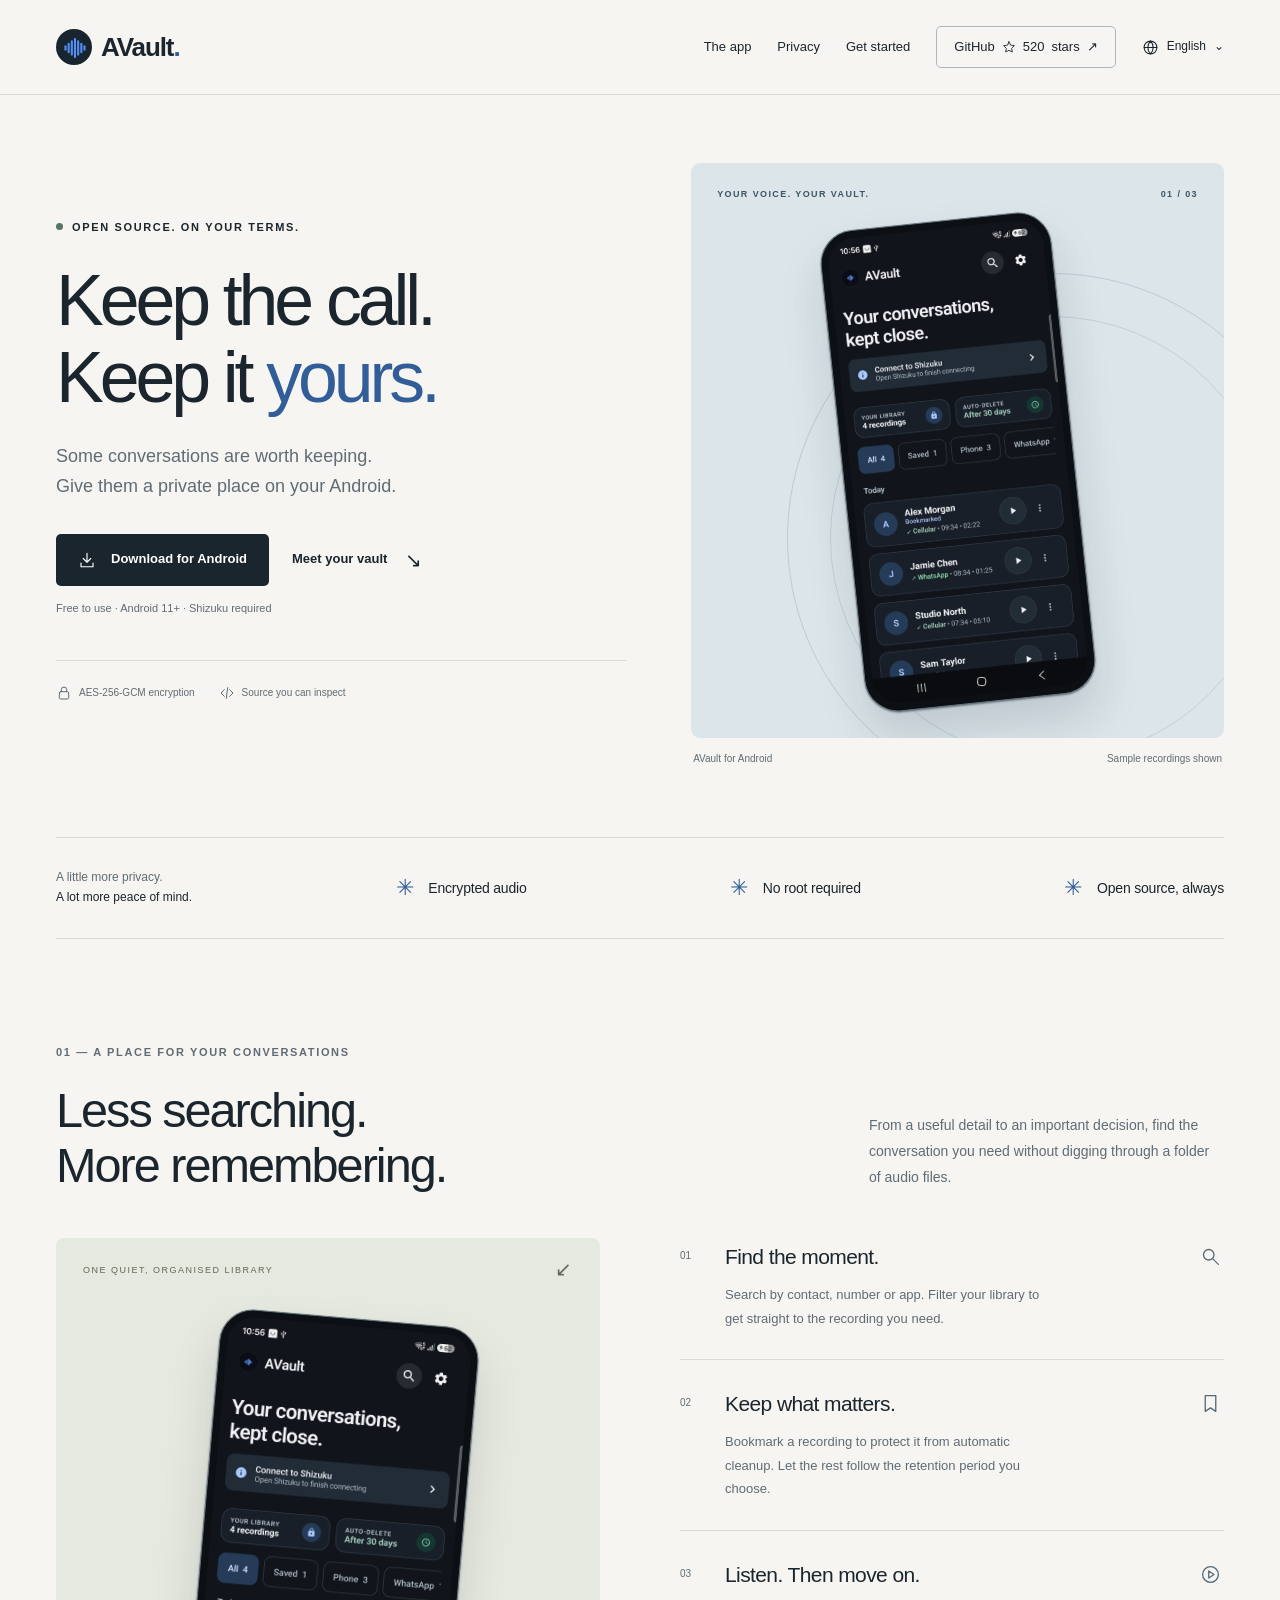
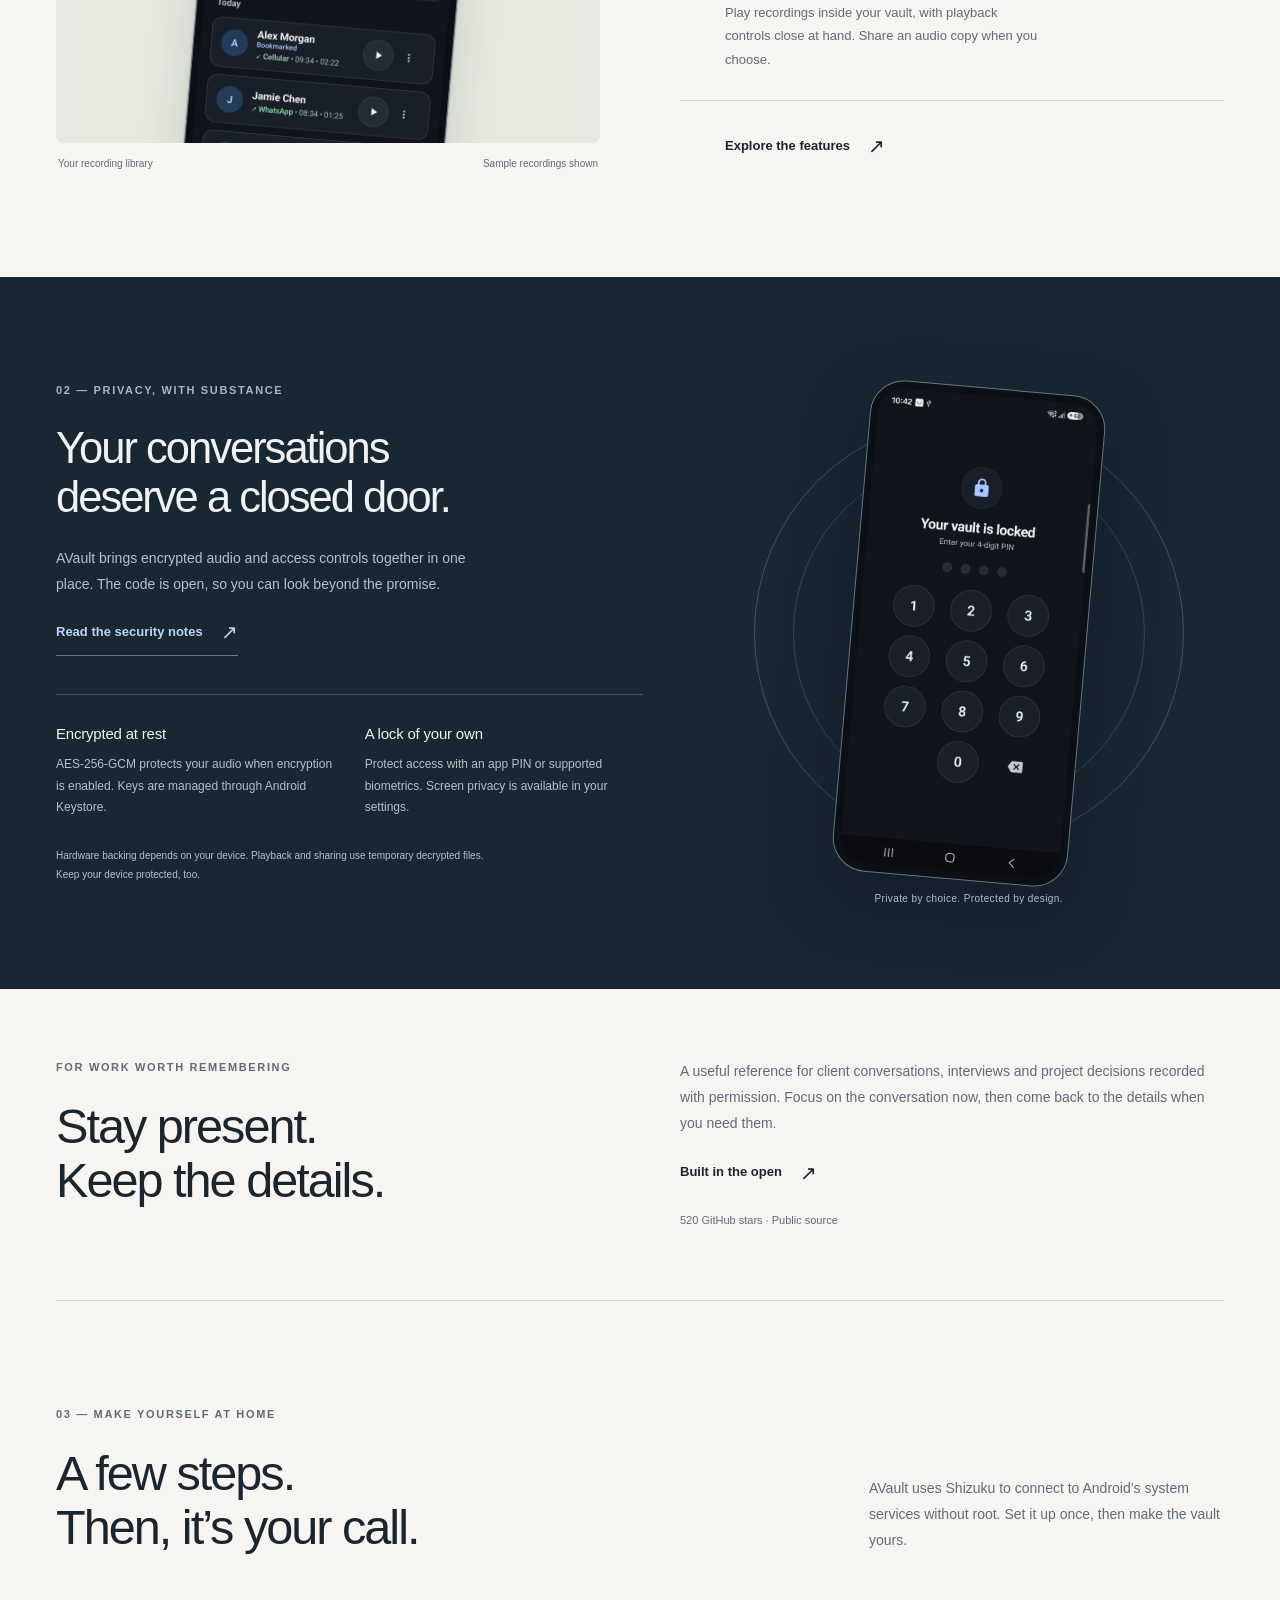
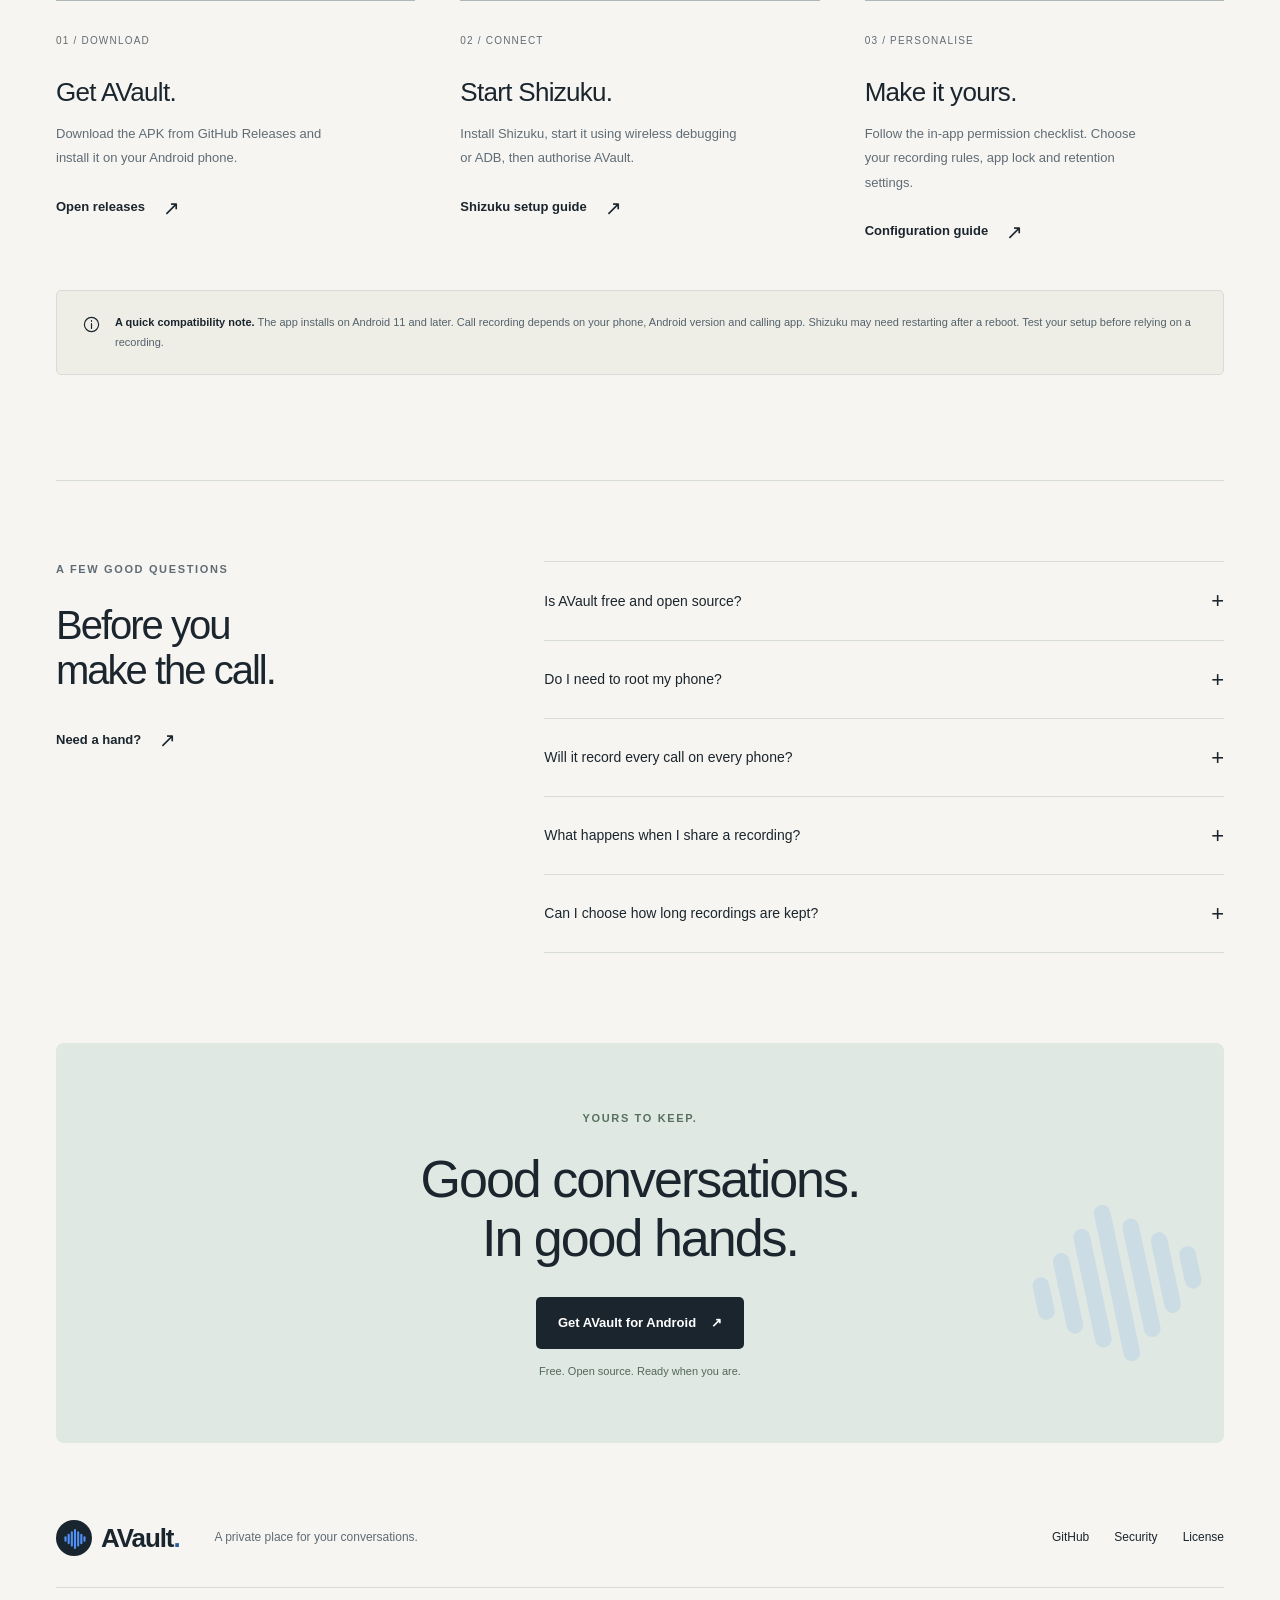
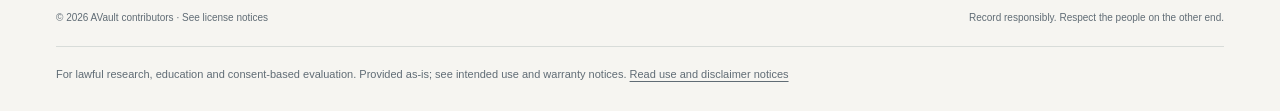
==== commit ae54151f: "Document research use and liability notices, prepare AVault 2.0.1" ====
--- a/docs/index.html
+++ b/docs/index.html
@@ -42,12 +42,15 @@
       "name": "AVault",
       "operatingSystem": "Android 11 or later",
       "applicationCategory": "UtilitiesApplication",
-      "softwareVersion": "2.0.0",
+      "softwareVersion": "2.0.1",
       "description": "Open-source Android call recorder and encrypted audio vault with app lock, search, bookmarks and configurable retention. Requires Shizuku; recording support varies by device.",
       "url": "https://arpanjot-coding.github.io/AVault/",
       "downloadUrl": "https://github.com/arpanjot-coding/AVault/releases/latest",
       "codeRepository": "https://github.com/arpanjot-coding/AVault",
-      "license": "https://www.gnu.org/licenses/gpl-3.0.html",
+      "license": [
+        "https://github.com/arpanjot-coding/AVault/blob/main/LICENSE",
+        "https://github.com/arpanjot-coding/AVault/blob/main/LICENSES/GPL-3.0-or-later.txt"
+      ],
       "screenshot": "https://arpanjot-coding.github.io/AVault/assets/library.webp",
       "offers": {
         "@type": "Offer",
@@ -108,7 +111,7 @@
       <div class="privacy-copy"><p class="eyebrow">02 — PRIVACY, WITH SUBSTANCE</p><h2 id="privacy-title">Your conversations<br>deserve a closed door.</h2><p>AVault brings encrypted audio and access controls together in one place. The code is open, so you can look beyond the promise.</p><a class="text-link" href="https://github.com/arpanjot-coding/AVault/blob/main/SECURITY.md">Read the security notes <span aria-hidden="true">↗</span></a><div class="security-details"><article><h3>Encrypted at rest</h3><p>AES-256-GCM protects your audio when encryption is enabled. Keys are managed through Android Keystore.</p></article><article><h3>A lock of your own</h3><p>Protect access with an app PIN or supported biometrics. Screen privacy is available in your settings.</p></article></div><p class="privacy-footnote">Hardware backing depends on your device. Playback and sharing use temporary decrypted files. Keep your device protected, too.</p></div>
       <figure class="privacy-visual"><div class="privacy-ring" aria-hidden="true"></div><div class="phone lock-phone"><img src="assets/lock.webp" width="1080" height="2340" alt="AVault app lock with its four-digit PIN keypad." loading="lazy"></div><figcaption>Private by choice. Protected by design.</figcaption></figure>
     </div></section>
-    <section class="professional-section wrap" aria-labelledby="professional-title"><div><p class="eyebrow">FOR WORK WORTH REMEMBERING</p><h2 id="professional-title">Stay present.<br>Keep the details.</h2></div><div><p>A useful reference for client conversations, interviews and project decisions recorded with permission. Focus on the conversation now, then come back to the details when you need them.</p><a class="text-link" href="https://github.com/arpanjot-coding/AVault">Built in the open <span aria-hidden="true">↗</span></a><p class="project-proof"><span data-github-stars title="GitHub snapshot: 2 November 2026">520</span> GitHub stars · GPL-3.0-or-later</p></div></section>
+    <section class="professional-section wrap" aria-labelledby="professional-title"><div><p class="eyebrow">FOR WORK WORTH REMEMBERING</p><h2 id="professional-title">Stay present.<br>Keep the details.</h2></div><div><p>A useful reference for client conversations, interviews and project decisions recorded with permission. Focus on the conversation now, then come back to the details when you need them.</p><a class="text-link" href="https://github.com/arpanjot-coding/AVault">Built in the open <span aria-hidden="true">↗</span></a><p class="project-proof"><span data-github-stars title="GitHub snapshot: 2 November 2026">520</span> GitHub stars · Public source</p></div></section>
     <section class="setup-section wrap section" id="setup" aria-labelledby="setup-title">
       <div class="section-heading"><p class="eyebrow">03 — MAKE YOURSELF AT HOME</p><div class="heading-row"><h2 id="setup-title">A few steps.<br>Then, it’s your call.</h2><p>AVault uses Shizuku to connect to Android’s system services without root. Set it up once, then make the vault yours.</p></div></div>
       <ol class="setup-steps">
@@ -119,7 +122,7 @@
       <div class="compatibility-note"><svg viewbox="0 0 24 24" aria-hidden="true"><circle cx="12" cy="12" r="9" /><path d="M12 11v6m0-10v1" /></svg><p><strong>A quick compatibility note.</strong> The app installs on Android 11 and later. Call recording depends on your phone, Android version and calling app. Shizuku may need restarting after a reboot. Test your setup before relying on a recording.</p></div>
     </section>
     <section class="faq-section wrap section" aria-labelledby="faq-title"><div><p class="eyebrow">A FEW GOOD QUESTIONS</p><h2 id="faq-title">Before you<br> make the call.</h2><a class="text-link" href="https://github.com/arpanjot-coding/AVault/issues">Need a hand? <span aria-hidden="true">↗</span></a></div><div class="faq-list">
-      <details><summary>Is AVault free and open source?<span aria-hidden="true">+</span></summary><p>Yes. AVault is free to use, with source code available under the GNU General Public License v3 or later. You can inspect the implementation and contribute on GitHub.</p></details>
+      <details><summary>Is AVault free and open source?<span aria-hidden="true">+</span></summary><p>Yes. AVault is free to use and its source is public. The repository includes an MIT LICENSE file and GPL notices in source files; review the licensing notes before redistributing. You can inspect the code and contribute on GitHub.</p></details>
       <details><summary>Do I need to root my phone?<span aria-hidden="true">+</span></summary><p>No. AVault uses Shizuku to access the system services needed for recording. You will need to start Shizuku and grant the required permissions during setup.</p></details>
       <details><summary>Will it record every call on every phone?<span aria-hidden="true">+</span></summary><p>Recording support varies across manufacturers, Android versions and calling apps. Third-party call recording can be limited by the calling app itself. Make a test recording to confirm your configuration.</p></details>
       <details><summary>What happens when I share a recording?<span aria-hidden="true">+</span></summary><p>Sharing an encrypted recording creates a decrypted audio copy for the app you select. That copy is outside the protection of your vault. Share only with a destination you trust.</p></details>
@@ -127,6 +130,6 @@
     </div></section>
     <section class="closing wrap" aria-labelledby="closing-title"><div class="closing-wave" aria-hidden="true"><img src="logo.svg" width="120" height="120" alt=""></div><p class="eyebrow">YOURS TO KEEP.</p><h2 id="closing-title">Good conversations.<br>In good hands.</h2><a class="button button-dark" href="https://github.com/arpanjot-coding/AVault/releases/latest">Get AVault for Android <span aria-hidden="true">↗</span></a><p class="download-note">Free. Open source. Ready when you are.</p></section>
   </main>
-  <footer class="footer wrap"><div class="footer-top"><a class="brand" href="#"><span class="brand-icon"><img src="logo.svg" width="38" height="38" alt=""></span>AVault<span class="brand-period">.</span></a><p>A private place for your conversations.</p><nav aria-label="Footer navigation"><a href="https://github.com/arpanjot-coding/AVault">GitHub</a><a href="https://github.com/arpanjot-coding/AVault/blob/main/SECURITY.md">Security</a><a href="https://github.com/arpanjot-coding/AVault/blob/main/LICENSE">License</a></nav></div><div class="footer-bottom"><p>© 2026 AVault contributors · GPL-3.0-or-later</p><p>Record responsibly. Respect the people on the other end.</p></div></footer>
+  <footer class="footer wrap"><div class="footer-top"><a class="brand" href="#"><span class="brand-icon"><img src="logo.svg" width="38" height="38" alt=""></span>AVault<span class="brand-period">.</span></a><p>A private place for your conversations.</p><nav aria-label="Footer navigation"><a href="https://github.com/arpanjot-coding/AVault">GitHub</a><a href="https://github.com/arpanjot-coding/AVault/blob/main/SECURITY.md">Security</a><a href="https://github.com/arpanjot-coding/AVault/blob/main/LICENSE">License</a></nav></div><div class="footer-bottom"><p>© 2026 AVault contributors · See license notices</p><p>Record responsibly. Respect the people on the other end.</p></div><p class="use-notice">For lawful research, education and consent-based evaluation. Provided as-is; see intended use and warranty notices. <a href="https://github.com/arpanjot-coding/AVault/blob/main/DISCLAIMER.md">Read use and disclaimer notices</a></p></footer>
 </body>
 </html>
--- a/docs/styles.css
+++ b/docs/styles.css
@@ -1570,3 +1570,6 @@
 [lang="hi"] .hero h1,[lang="th"] .hero h1 { line-height: 1.4; letter-spacing: 0; }
 @media(max-width:600px) { html:not([lang="en"]) .hero h1 { font-size: 43px; } }
 .brand, .nav-source { direction: ltr; }
+
+.use-notice { font-size: 11px; line-height: 1.8; color: var(--muted); border-top: 1px solid var(--line); padding-top: 18px; margin: 20px 0 0; }
+.use-notice a { text-decoration: underline; text-underline-offset: 3px; }
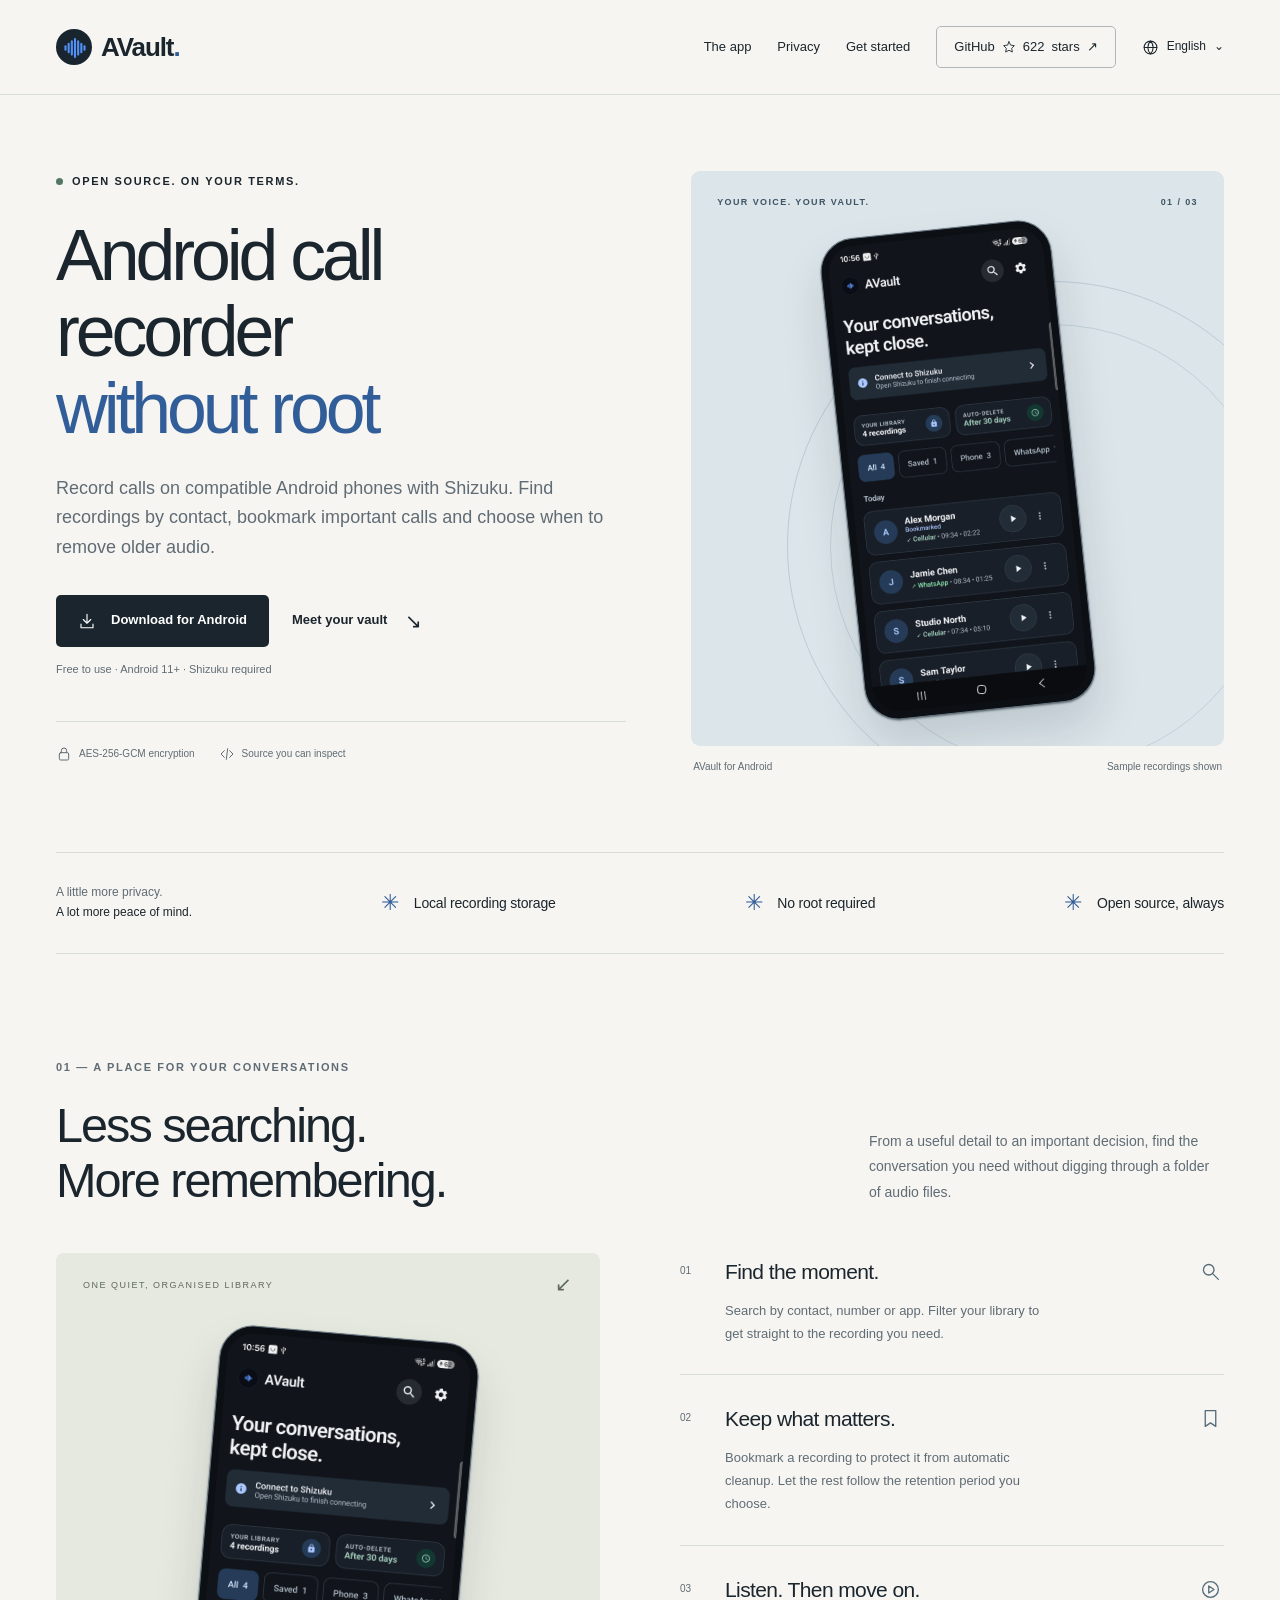
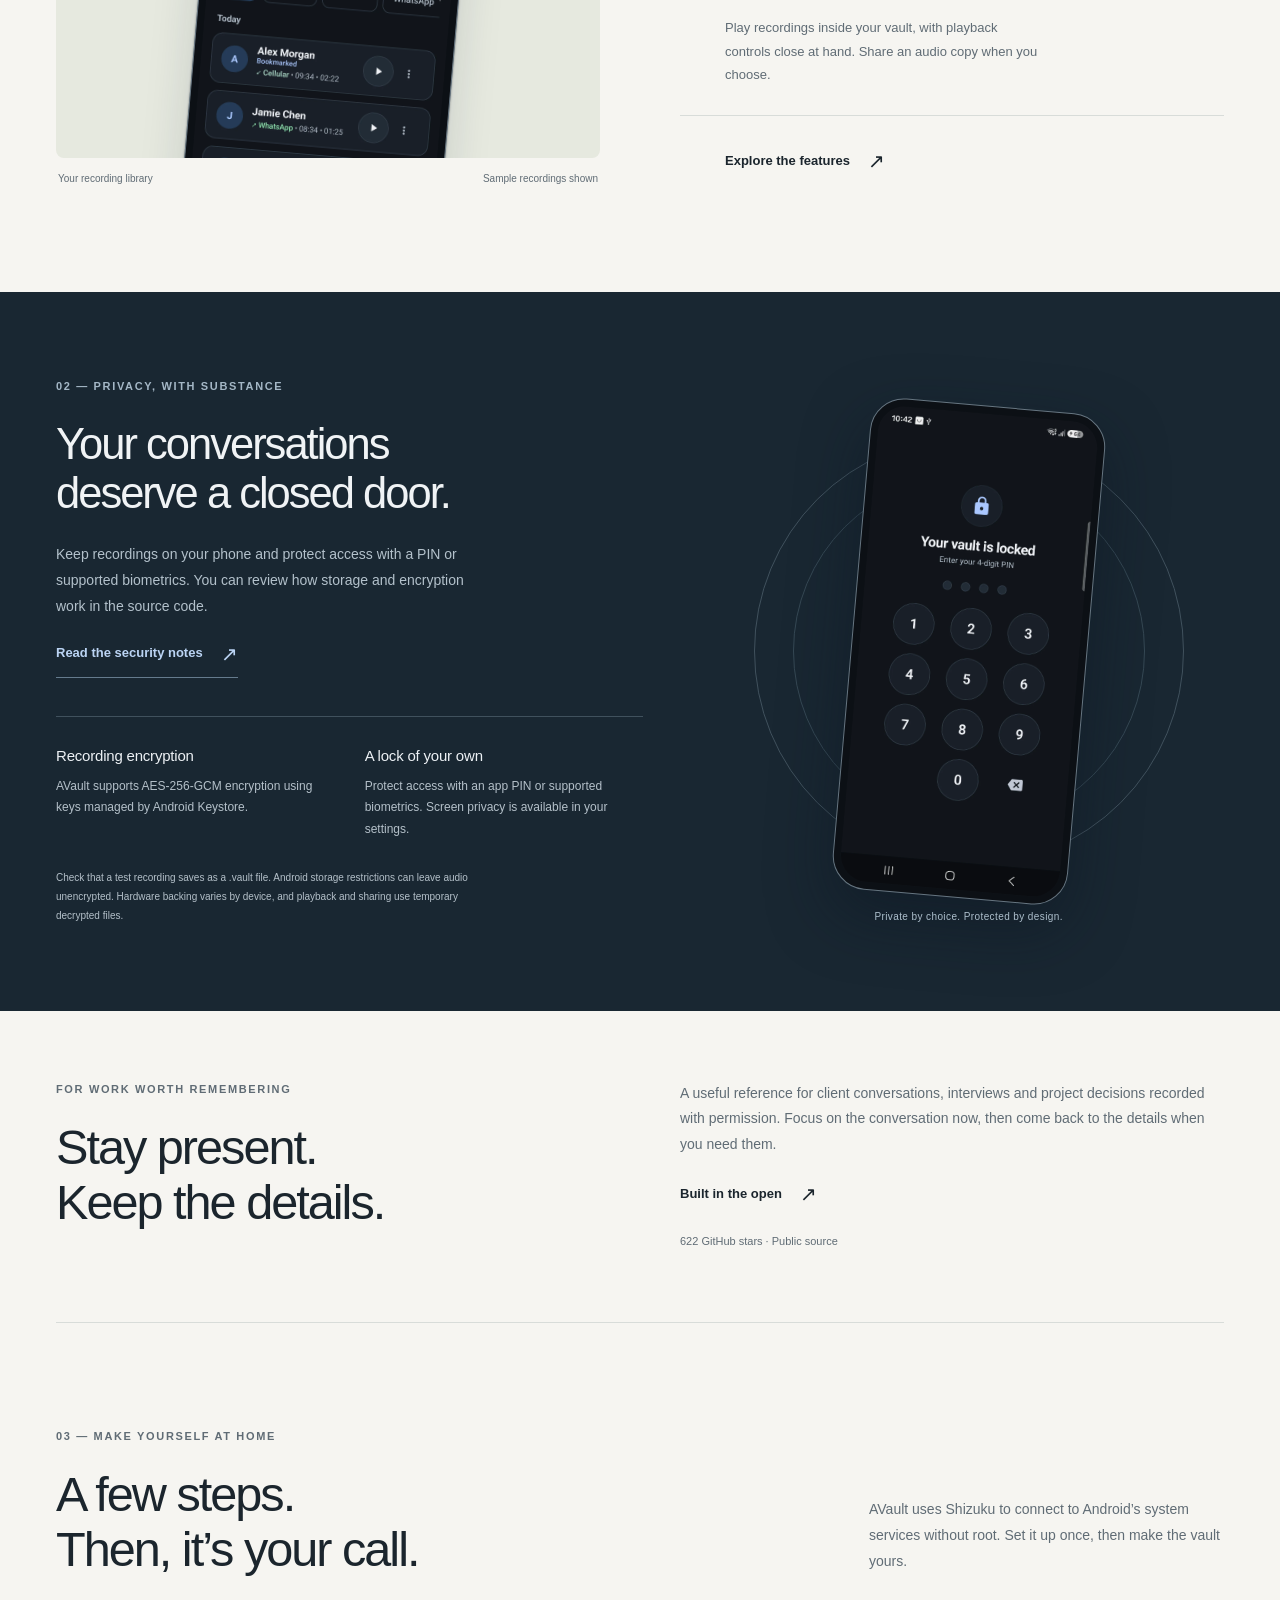
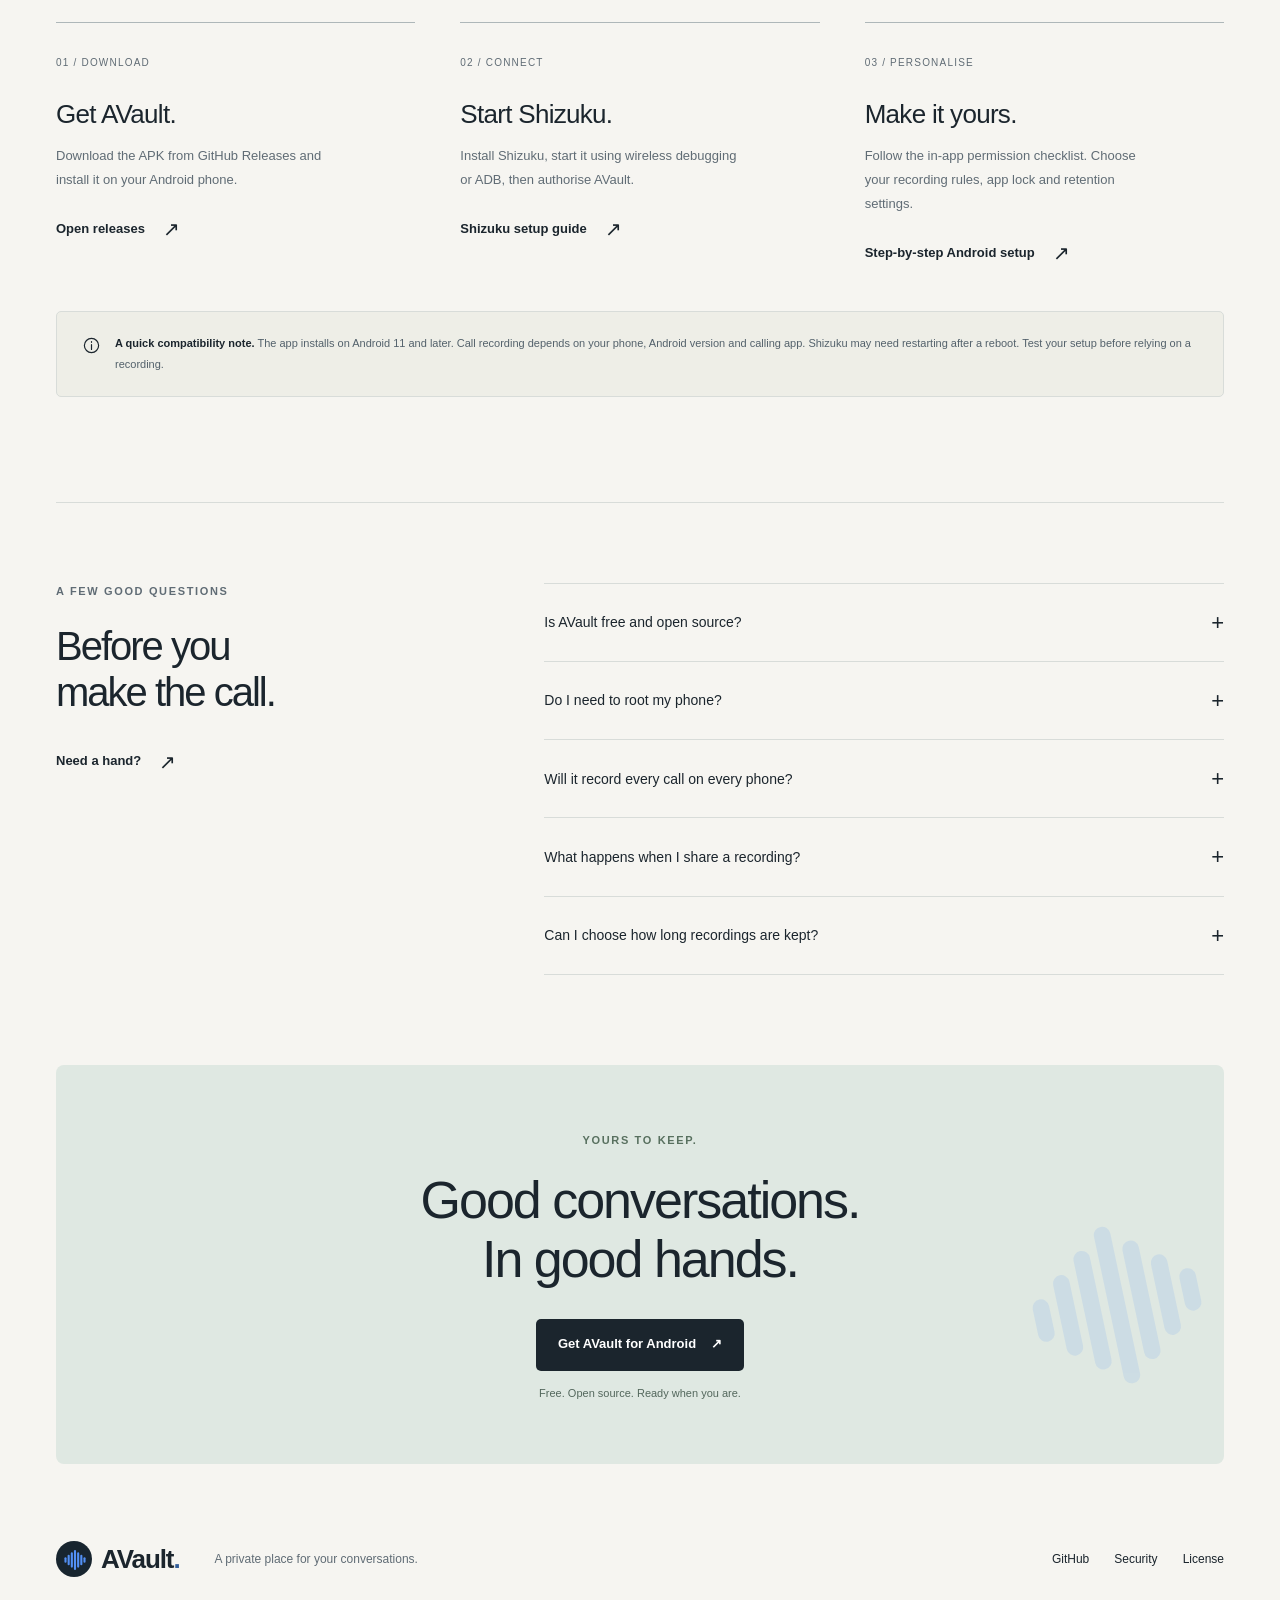
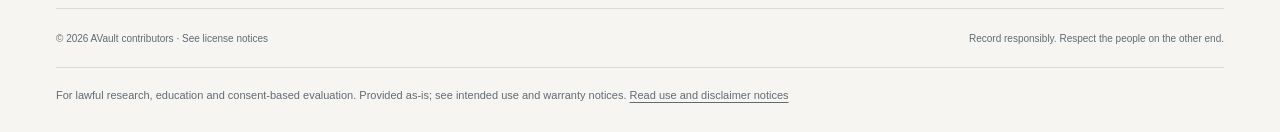
==== commit 54bd3114: "Improve AVault search metadata and add an Android setup guide" ====
--- a/docs/index.html
+++ b/docs/index.html
@@ -4,8 +4,8 @@
   <meta charset="utf-8">
   <meta name="viewport" content="width=device-width, initial-scale=1">
   <meta name="theme-color" content="#f6f5f1">
-  <title>AVault — Private Call Recorder &amp; Audio Vault for Android</title>
-  <meta name="description" content="Keep your conversations close with AVault, an open-source Android call recorder with AES-256-GCM encryption, app lock, search and automatic retention. Requires Shizuku.">
+  <title>Android Call Recorder Without Root | AVault</title>
+  <meta name="description" content="Download AVault, a free Android call recorder that uses Shizuku without root. Search saved calls, set an app PIN and manage recording retention.">
   <meta name="robots" content="index,follow,max-image-preview:large">
   <link rel="canonical" href="https://arpanjot-coding.github.io/AVault/">
   <link rel="icon" type="image/png" href="icon.png">
@@ -14,15 +14,15 @@
   <meta property="og:locale" content="en_US">
   <meta property="og:site_name" content="AVault">
   <meta property="og:url" content="https://arpanjot-coding.github.io/AVault/">
-  <meta property="og:title" content="AVault — Keep the call. Keep it yours.">
-  <meta property="og:description" content="An open-source call recorder and encrypted audio vault for Android. Thoughtfully organised. Entirely in your hands.">
+  <meta property="og:title" content="Android Call Recorder Without Root | AVault">
+  <meta property="og:description" content="Download AVault, a free Android call recorder that uses Shizuku without root. Search saved calls, set an app PIN and manage recording retention.">
   <meta property="og:image" content="https://arpanjot-coding.github.io/AVault/assets/social-card.jpg">
-  <meta property="og:image:width" content="1200">
+  <meta property="og:image:width" content="1199">
   <meta property="og:image:height" content="630">
   <meta property="og:image:alt" content="AVault — Keep the call. Keep it yours. The Android recording library.">
   <meta name="twitter:card" content="summary_large_image">
-  <meta name="twitter:title" content="AVault — Keep the call. Keep it yours.">
-  <meta name="twitter:description" content="An open-source Android call recorder with an encrypted audio vault.">
+  <meta name="twitter:title" content="Android Call Recorder Without Root | AVault">
+  <meta name="twitter:description" content="Download AVault, a free Android call recorder that uses Shizuku without root. Search saved calls, set an app PIN and manage recording retention.">
   <meta name="twitter:image" content="https://arpanjot-coding.github.io/AVault/assets/social-card.jpg">
   <link rel="stylesheet" href="styles.css">
   <link rel="preload" href="assets/library.webp" as="image" type="image/webp">
@@ -33,6 +33,17 @@
       "@type": "WebSite",
       "@id": "https://arpanjot-coding.github.io/AVault/#website",
       "name": "AVault",
+      "url": "https://arpanjot-coding.github.io/AVault/"
+    },
+    {
+      "@type": "WebPage",
+      "isPartOf": {
+        "@id": "https://arpanjot-coding.github.io/AVault/#website"
+      },
+      "mainEntity": {
+        "@id": "https://arpanjot-coding.github.io/AVault/#app"
+      },
+      "@id": "https://arpanjot-coding.github.io/AVault/#page",
       "url": "https://arpanjot-coding.github.io/AVault/",
       "inLanguage": "en"
     },
@@ -42,22 +53,15 @@
       "name": "AVault",
       "operatingSystem": "Android 11 or later",
       "applicationCategory": "UtilitiesApplication",
-      "softwareVersion": "2.0.1",
-      "description": "Open-source Android call recorder and encrypted audio vault with app lock, search, bookmarks and configurable retention. Requires Shizuku; recording support varies by device.",
+      "description": "Download AVault, a free Android call recorder that uses Shizuku without root. Search saved calls, set an app PIN and manage recording retention.",
       "url": "https://arpanjot-coding.github.io/AVault/",
       "downloadUrl": "https://github.com/arpanjot-coding/AVault/releases/latest",
-      "codeRepository": "https://github.com/arpanjot-coding/AVault",
-      "license": [
-        "https://github.com/arpanjot-coding/AVault/blob/main/LICENSE",
-        "https://github.com/arpanjot-coding/AVault/blob/main/LICENSES/GPL-3.0-or-later.txt"
-      ],
+      "sameAs": "https://github.com/arpanjot-coding/AVault",
       "screenshot": "https://arpanjot-coding.github.io/AVault/assets/library.webp",
       "offers": {
         "@type": "Offer",
-        "price": "0",
-        "priceCurrency": "USD"
-      },
-      "inLanguage": "en"
+        "price": 0
+      }
     }
   ]
 }</script>
@@ -81,21 +85,21 @@
   <header class="header"><div class="wrap navigation">
     <a class="brand" href="#" aria-label="AVault home"><span class="brand-icon"><img src="logo.svg" width="38" height="38" alt=""></span>AVault<span class="brand-period">.</span></a>
     <button class="menu-toggle" type="button" aria-expanded="false" aria-controls="navigation-links">Menu <span aria-hidden="true">+</span></button>
-    <nav id="navigation-links" aria-label="Main navigation"><a href="#product">The app</a><a href="#privacy">Privacy</a><a href="#setup">Get started</a><a class="nav-source" href="https://github.com/arpanjot-coding/AVault">GitHub <svg viewbox="0 0 24 24" aria-hidden="true"><path d="m12 3 2.8 5.8 6.4.9-4.6 4.5 1.1 6.4-5.7-3-5.7 3 1.1-6.4L2.8 9.7l6.4-.9z" /></svg><span data-github-stars title="GitHub snapshot: 2 November 2026">520</span><span class="star-label">stars</span><span aria-hidden="true">↗</span></a><details class="language-picker"><summary><svg viewBox="0 0 24 24" aria-hidden="true"><circle cx="12" cy="12" r="9"/><path d="M3 12h18M12 3c5 5 5 13 0 18-5-5-5-13 0-18"/></svg>English<span aria-hidden="true">⌄</span></summary><ul><li><a href="./" lang="en" hreflang="en" aria-current="page">English</a></li><li><a href="ru/" lang="ru" hreflang="ru">Русский</a></li><li><a href="zh/" lang="zh" hreflang="zh">简体中文</a></li><li><a href="ja/" lang="ja" hreflang="ja">日本語</a></li><li><a href="vi/" lang="vi" hreflang="vi">Tiếng Việt</a></li><li><a href="th/" lang="th" hreflang="th">ไทย</a></li><li><a href="hi/" lang="hi" hreflang="hi">हिन्दी</a></li><li><a href="ar/" lang="ar" hreflang="ar">العربية</a></li><li><a href="fr/" lang="fr" hreflang="fr">Français</a></li><li><a href="de/" lang="de" hreflang="de">Deutsch</a></li><li><a href="es/" lang="es" hreflang="es">Español</a></li><li><a href="it/" lang="it" hreflang="it">Italiano</a></li></ul></details></nav>
+    <nav id="navigation-links" aria-label="Main navigation"><a href="#product">The app</a><a href="#privacy">Privacy</a><a href="#setup">Get started</a><a class="nav-source" href="https://github.com/arpanjot-coding/AVault">GitHub <svg viewbox="0 0 24 24" aria-hidden="true"><path d="m12 3 2.8 5.8 6.4.9-4.6 4.5 1.1 6.4-5.7-3-5.7 3 1.1-6.4L2.8 9.7l6.4-.9z" /></svg><span data-github-stars title="GitHub snapshot: 11 November 2026">622</span><span class="star-label">stars</span><span aria-hidden="true">↗</span></a><details class="language-picker"><summary><svg viewBox="0 0 24 24" aria-hidden="true"><circle cx="12" cy="12" r="9"/><path d="M3 12h18M12 3c5 5 5 13 0 18-5-5-5-13 0-18"/></svg>English<span aria-hidden="true">⌄</span></summary><ul><li><a href="./" lang="en" hreflang="en" aria-current="page">English</a></li><li><a href="ru/" lang="ru" hreflang="ru">Русский</a></li><li><a href="zh/" lang="zh" hreflang="zh">简体中文</a></li><li><a href="ja/" lang="ja" hreflang="ja">日本語</a></li><li><a href="vi/" lang="vi" hreflang="vi">Tiếng Việt</a></li><li><a href="th/" lang="th" hreflang="th">ไทย</a></li><li><a href="hi/" lang="hi" hreflang="hi">हिन्दी</a></li><li><a href="ar/" lang="ar" hreflang="ar">العربية</a></li><li><a href="fr/" lang="fr" hreflang="fr">Français</a></li><li><a href="de/" lang="de" hreflang="de">Deutsch</a></li><li><a href="es/" lang="es" hreflang="es">Español</a></li><li><a href="it/" lang="it" hreflang="it">Italiano</a></li></ul></details></nav>
   </div></header>
   <main id="main">
     <section class="hero wrap" aria-labelledby="hero-title">
       <div class="hero-copy">
         <p class="eyebrow"><span class="status-dot"></span> OPEN SOURCE. ON YOUR TERMS.</p>
-        <h1 id="hero-title">Keep the call.<br>Keep it <em>yours.</em></h1>
-        <p class="hero-description">Some conversations are worth keeping.<br class="desktop-break"> Give them a private place on your Android.</p>
+        <h1 id="hero-title">Android call recorder<br><em>without root</em></h1>
+        <p class="hero-description">Record calls on compatible Android phones with Shizuku. Find recordings by contact, bookmark important calls and choose when to remove older audio.</p>
         <div class="hero-actions"><a class="button button-dark" href="https://github.com/arpanjot-coding/AVault/releases/latest"><svg viewbox="0 0 24 24" aria-hidden="true"><path d="M12 3v12m-5-5 5 5 5-5M4 16v5h16v-5" /></svg>Download for Android</a><a class="text-link" href="#product">Meet your vault <span aria-hidden="true">↘</span></a></div>
         <p class="download-note">Free to use · Android 11+ · Shizuku required</p>
         <div class="hero-proof"><span><svg viewbox="0 0 24 24" aria-hidden="true"><rect x="5" y="10" width="14" height="11" rx="2" /><path d="M8 10V7a4 4 0 0 1 8 0v3" /></svg>AES-256-GCM encryption</span><span><svg viewbox="0 0 24 24" aria-hidden="true"><path d="m8 7-5 5 5 5m8-10 5 5-5 5m-3-13-2 16" /></svg>Source you can inspect</span></div>
       </div>
       <figure class="hero-stage"><div class="hero-artwork"><div class="stage-top"><span>YOUR VOICE. YOUR VAULT.</span><span aria-hidden="true">01 / 03</span></div><div class="stage-orbit" aria-hidden="true"></div><div class="phone hero-phone"><img src="assets/library.webp" width="1080" height="2340" alt="AVault recording library with search, bookmarks and call filters. Sample recordings shown." fetchpriority="high"></div></div><figcaption><span>AVault for Android</span><span>Sample recordings shown</span></figcaption></figure>
     </section>
-    <div class="principles wrap" aria-label="Product principles"><p>A little more privacy.<br><strong>A lot more peace of mind.</strong></p><span>Encrypted audio</span><span>No root required</span><span>Open source, always</span></div>
+    <div class="principles wrap" aria-label="Product principles"><p>A little more privacy.<br><strong>A lot more peace of mind.</strong></p><span>Local recording storage</span><span>No root required</span><span>Open source, always</span></div>
     <section class="product-section wrap section" id="product" aria-labelledby="product-title">
       <div class="section-heading"><p class="eyebrow">01 — A PLACE FOR YOUR CONVERSATIONS</p><div class="heading-row"><h2 id="product-title">Less searching.<br>More remembering.</h2><p>From a useful detail to an important decision, find the conversation you need without digging through a folder of audio files.</p></div></div>
       <div class="product-layout"><figure class="product-figure"><div class="product-visual"><div class="product-visual-caption"><span>ONE QUIET, ORGANISED LIBRARY</span><span aria-hidden="true">↙</span></div><div class="phone secondary-phone"><img src="assets/library.webp" width="1080" height="2340" alt="The AVault library, showing sample conversations organised by date." loading="lazy"></div></div><figcaption><span>Your recording library</span><span>Sample recordings shown</span></figcaption></figure>
@@ -108,16 +112,16 @@
       </div>
     </section>
     <section class="privacy-section" id="privacy" aria-labelledby="privacy-title"><div class="wrap privacy-layout">
-      <div class="privacy-copy"><p class="eyebrow">02 — PRIVACY, WITH SUBSTANCE</p><h2 id="privacy-title">Your conversations<br>deserve a closed door.</h2><p>AVault brings encrypted audio and access controls together in one place. The code is open, so you can look beyond the promise.</p><a class="text-link" href="https://github.com/arpanjot-coding/AVault/blob/main/SECURITY.md">Read the security notes <span aria-hidden="true">↗</span></a><div class="security-details"><article><h3>Encrypted at rest</h3><p>AES-256-GCM protects your audio when encryption is enabled. Keys are managed through Android Keystore.</p></article><article><h3>A lock of your own</h3><p>Protect access with an app PIN or supported biometrics. Screen privacy is available in your settings.</p></article></div><p class="privacy-footnote">Hardware backing depends on your device. Playback and sharing use temporary decrypted files. Keep your device protected, too.</p></div>
+      <div class="privacy-copy"><p class="eyebrow">02 — PRIVACY, WITH SUBSTANCE</p><h2 id="privacy-title">Your conversations<br>deserve a closed door.</h2><p>Keep recordings on your phone and protect access with a PIN or supported biometrics. You can review how storage and encryption work in the source code.</p><a class="text-link" href="https://github.com/arpanjot-coding/AVault/blob/main/SECURITY.md">Read the security notes <span aria-hidden="true">↗</span></a><div class="security-details"><article><h3>Recording encryption</h3><p>AVault supports AES-256-GCM encryption using keys managed by Android Keystore.</p></article><article><h3>A lock of your own</h3><p>Protect access with an app PIN or supported biometrics. Screen privacy is available in your settings.</p></article></div><p class="privacy-footnote">Check that a test recording saves as a .vault file. Android storage restrictions can leave audio unencrypted. Hardware backing varies by device, and playback and sharing use temporary decrypted files.</p></div>
       <figure class="privacy-visual"><div class="privacy-ring" aria-hidden="true"></div><div class="phone lock-phone"><img src="assets/lock.webp" width="1080" height="2340" alt="AVault app lock with its four-digit PIN keypad." loading="lazy"></div><figcaption>Private by choice. Protected by design.</figcaption></figure>
     </div></section>
-    <section class="professional-section wrap" aria-labelledby="professional-title"><div><p class="eyebrow">FOR WORK WORTH REMEMBERING</p><h2 id="professional-title">Stay present.<br>Keep the details.</h2></div><div><p>A useful reference for client conversations, interviews and project decisions recorded with permission. Focus on the conversation now, then come back to the details when you need them.</p><a class="text-link" href="https://github.com/arpanjot-coding/AVault">Built in the open <span aria-hidden="true">↗</span></a><p class="project-proof"><span data-github-stars title="GitHub snapshot: 2 November 2026">520</span> GitHub stars · Public source</p></div></section>
+    <section class="professional-section wrap" aria-labelledby="professional-title"><div><p class="eyebrow">FOR WORK WORTH REMEMBERING</p><h2 id="professional-title">Stay present.<br>Keep the details.</h2></div><div><p>A useful reference for client conversations, interviews and project decisions recorded with permission. Focus on the conversation now, then come back to the details when you need them.</p><a class="text-link" href="https://github.com/arpanjot-coding/AVault">Built in the open <span aria-hidden="true">↗</span></a><p class="project-proof"><span data-github-stars title="GitHub snapshot: 11 November 2026">622</span> GitHub stars · Public source</p></div></section>
     <section class="setup-section wrap section" id="setup" aria-labelledby="setup-title">
       <div class="section-heading"><p class="eyebrow">03 — MAKE YOURSELF AT HOME</p><div class="heading-row"><h2 id="setup-title">A few steps.<br>Then, it’s your call.</h2><p>AVault uses Shizuku to connect to Android’s system services without root. Set it up once, then make the vault yours.</p></div></div>
       <ol class="setup-steps">
         <li><span class="step-index">01 / DOWNLOAD</span><h3>Get AVault.</h3><p>Download the APK from GitHub Releases and install it on your Android phone.</p><a class="text-link" href="https://github.com/arpanjot-coding/AVault/releases/latest">Open releases <span aria-hidden="true">↗</span></a></li>
         <li><span class="step-index">02 / CONNECT</span><h3>Start Shizuku.</h3><p>Install Shizuku, start it using wireless debugging or ADB, then authorise AVault.</p><a class="text-link" href="https://shizuku.rikka.app/guide/setup/">Shizuku setup guide <span aria-hidden="true">↗</span></a></li>
-        <li><span class="step-index">03 / PERSONALISE</span><h3>Make it yours.</h3><p>Follow the in-app permission checklist. Choose your recording rules, app lock and retention settings.</p><a class="text-link" href="https://github.com/arpanjot-coding/AVault/blob/main/docs/configuration.md">Configuration guide <span aria-hidden="true">↗</span></a></li>
+        <li><span class="step-index">03 / PERSONALISE</span><h3>Make it yours.</h3><p>Follow the in-app permission checklist. Choose your recording rules, app lock and retention settings.</p><a class="text-link" href="guides/android-call-recording/" hreflang="en">Step-by-step Android setup <span aria-hidden="true">↗</span></a></li>
       </ol>
       <div class="compatibility-note"><svg viewbox="0 0 24 24" aria-hidden="true"><circle cx="12" cy="12" r="9" /><path d="M12 11v6m0-10v1" /></svg><p><strong>A quick compatibility note.</strong> The app installs on Android 11 and later. Call recording depends on your phone, Android version and calling app. Shizuku may need restarting after a reboot. Test your setup before relying on a recording.</p></div>
     </section>
--- a/docs/styles.css
+++ b/docs/styles.css
@@ -1573,3 +1573,80 @@
 
 .use-notice { font-size: 11px; line-height: 1.8; color: var(--muted); border-top: 1px solid var(--line); padding-top: 18px; margin: 20px 0 0; }
 .use-notice a { text-decoration: underline; text-underline-offset: 3px; }
+
+.guide {
+  max-width: 1060px;
+  padding-block: clamp(36px, 7vw, 94px);
+}
+.guide-intro {
+  max-width: 850px;
+  margin-bottom: 38px;
+}
+.guide-intro h1 {
+  font-size: clamp(38px, 6vw, 68px);
+  letter-spacing: -.045em;
+}
+.guide-intro > p:last-child {
+  max-width: 62ch;
+  color: var(--muted);
+  font-size: clamp(16px, 2vw, 20px);
+}
+.guide-layout {
+  display: grid;
+  grid-template-columns: 190px minmax(0, 1fr);
+  gap: clamp(22px, 5vw, 64px);
+  align-items: start;
+}
+.guide-contents {
+  position: sticky;
+  top: 118px;
+  padding-block: 14px;
+  border-block: 1px solid var(--line);
+}
+.guide-contents h2 {
+  font-size: 16px;
+  letter-spacing: 0;
+  margin-bottom: 10px;
+}
+.guide-contents ul {
+  list-style: none;
+  padding: 0;
+  margin: 0;
+}
+.guide-contents a {
+  display: block;
+  padding-block: 5px;
+  font-size: 14px;
+  color: var(--blue);
+}
+.guide-body {
+  min-width: 0;
+  max-width: 68ch;
+}
+.guide-body section {
+  border-top: 1px solid var(--line);
+  padding-block: 24px 16px;
+}
+.guide-body h2 {
+  font-size: clamp(23px, 3vw, 31px);
+  letter-spacing: -.025em;
+  margin-bottom: 12px;
+}
+.guide-body li, .guide-body dd {
+  margin-bottom: 14px;
+}
+.guide-body dt {
+  font-weight: 650;
+}
+.guide-body dd {
+  margin-inline-start: 0;
+}
+.guide-body a {
+  color: var(--blue);
+  text-decoration: underline;
+  text-underline-offset: 3px;
+}
+@media (max-width: 720px) {
+  .guide-layout { grid-template-columns: minmax(0, 1fr); }
+  .guide-contents { position: static; }
+}
